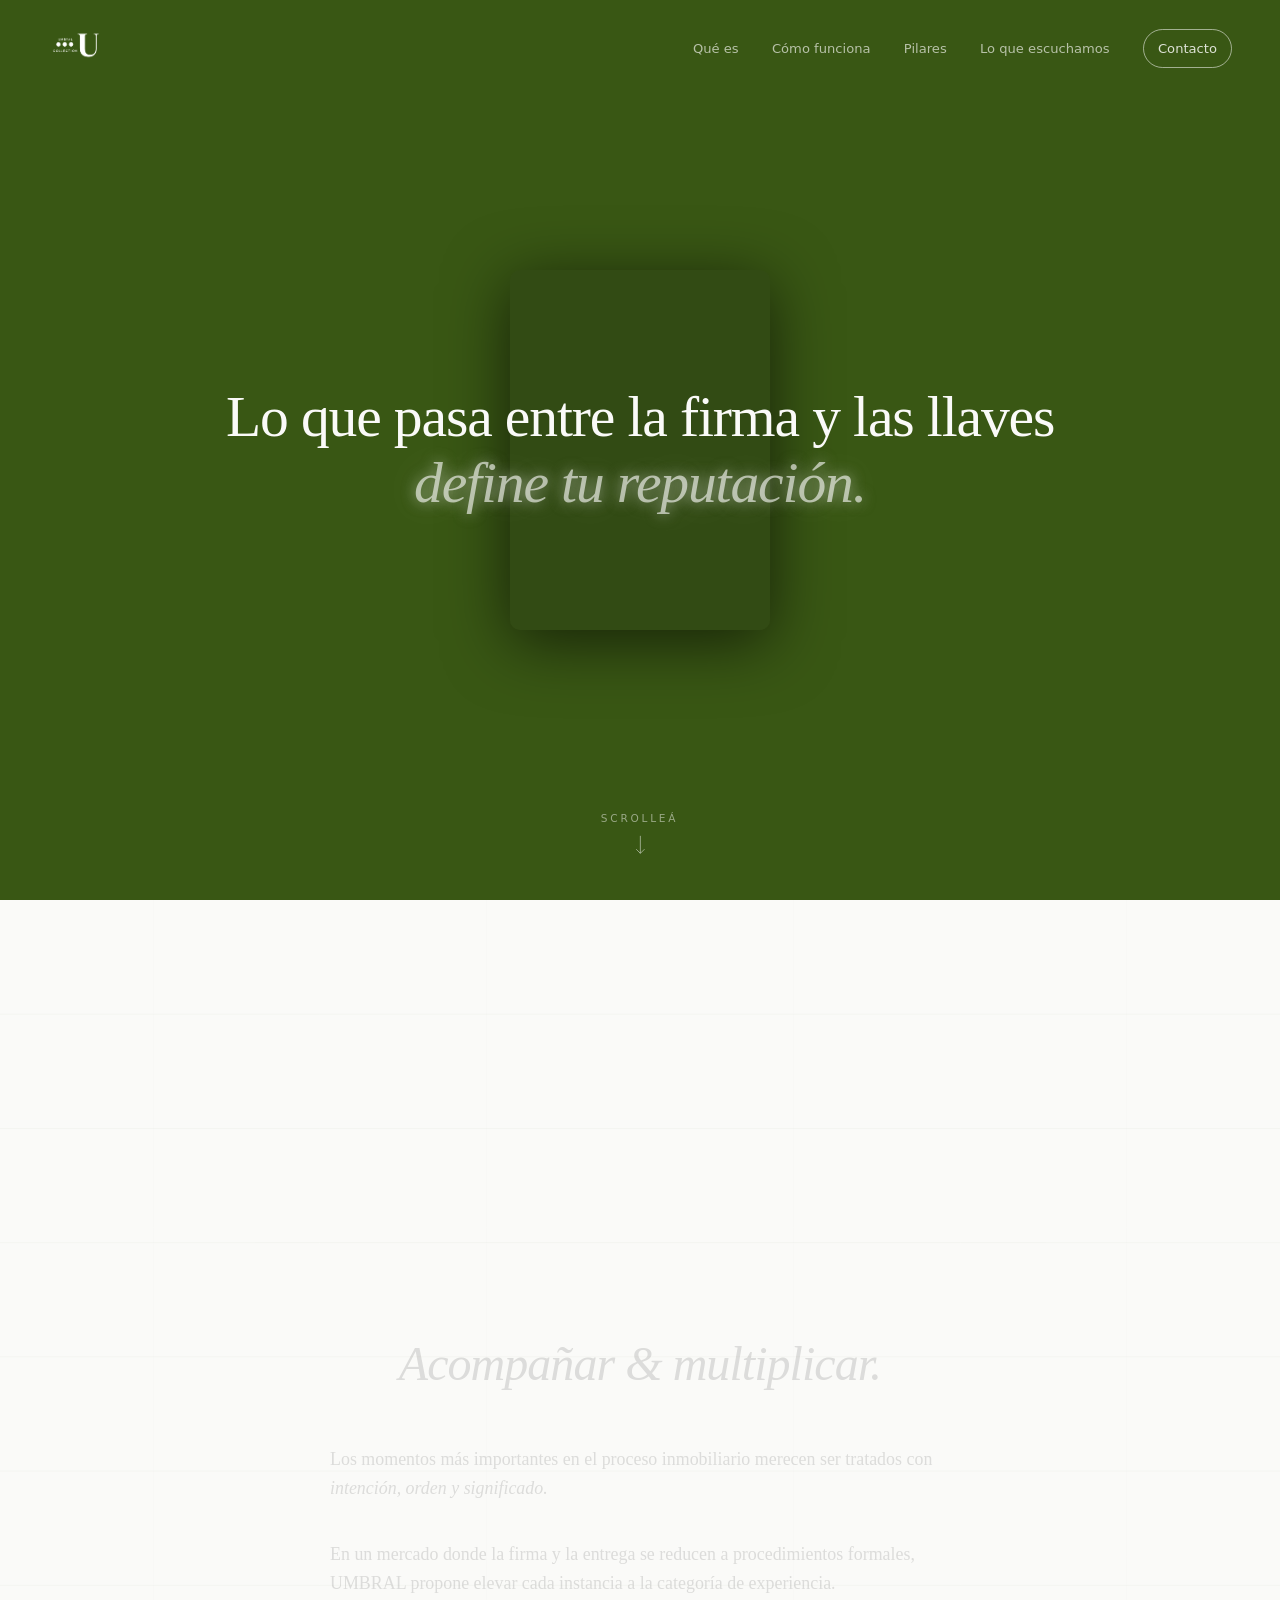
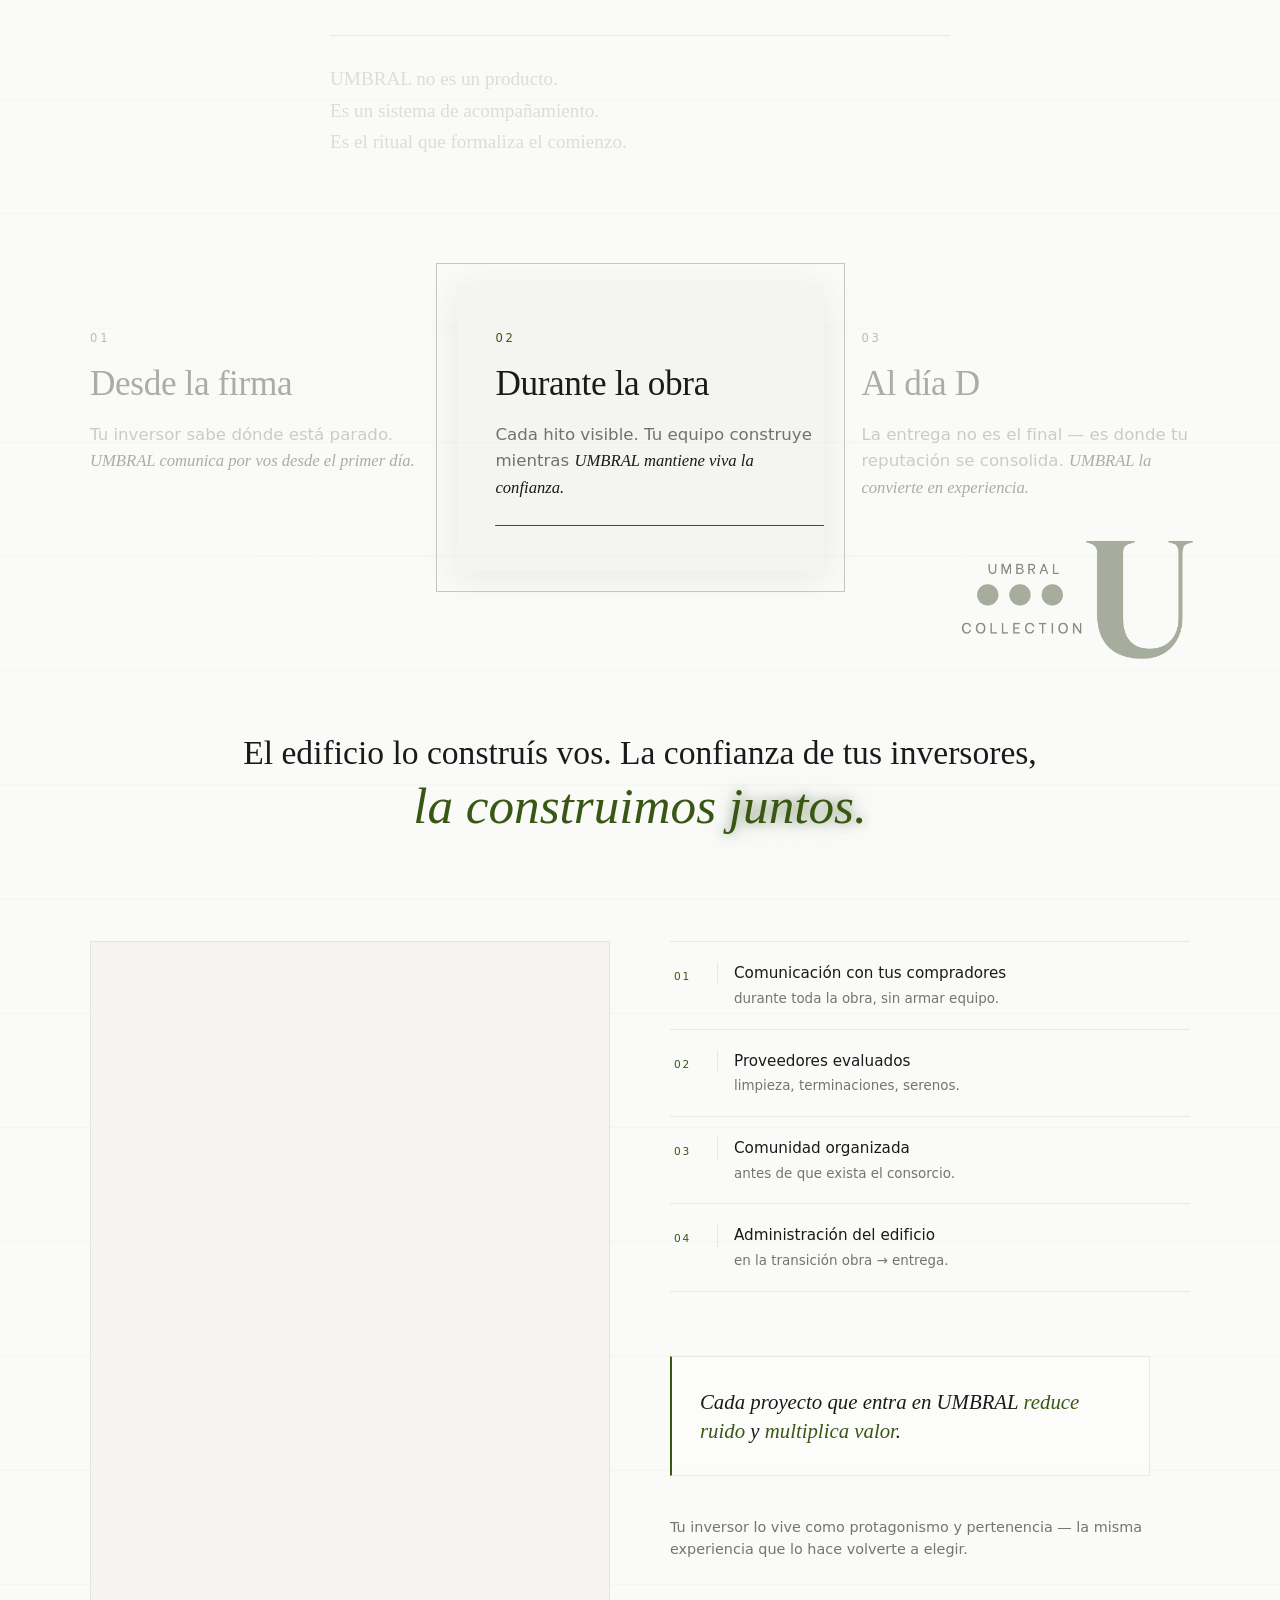
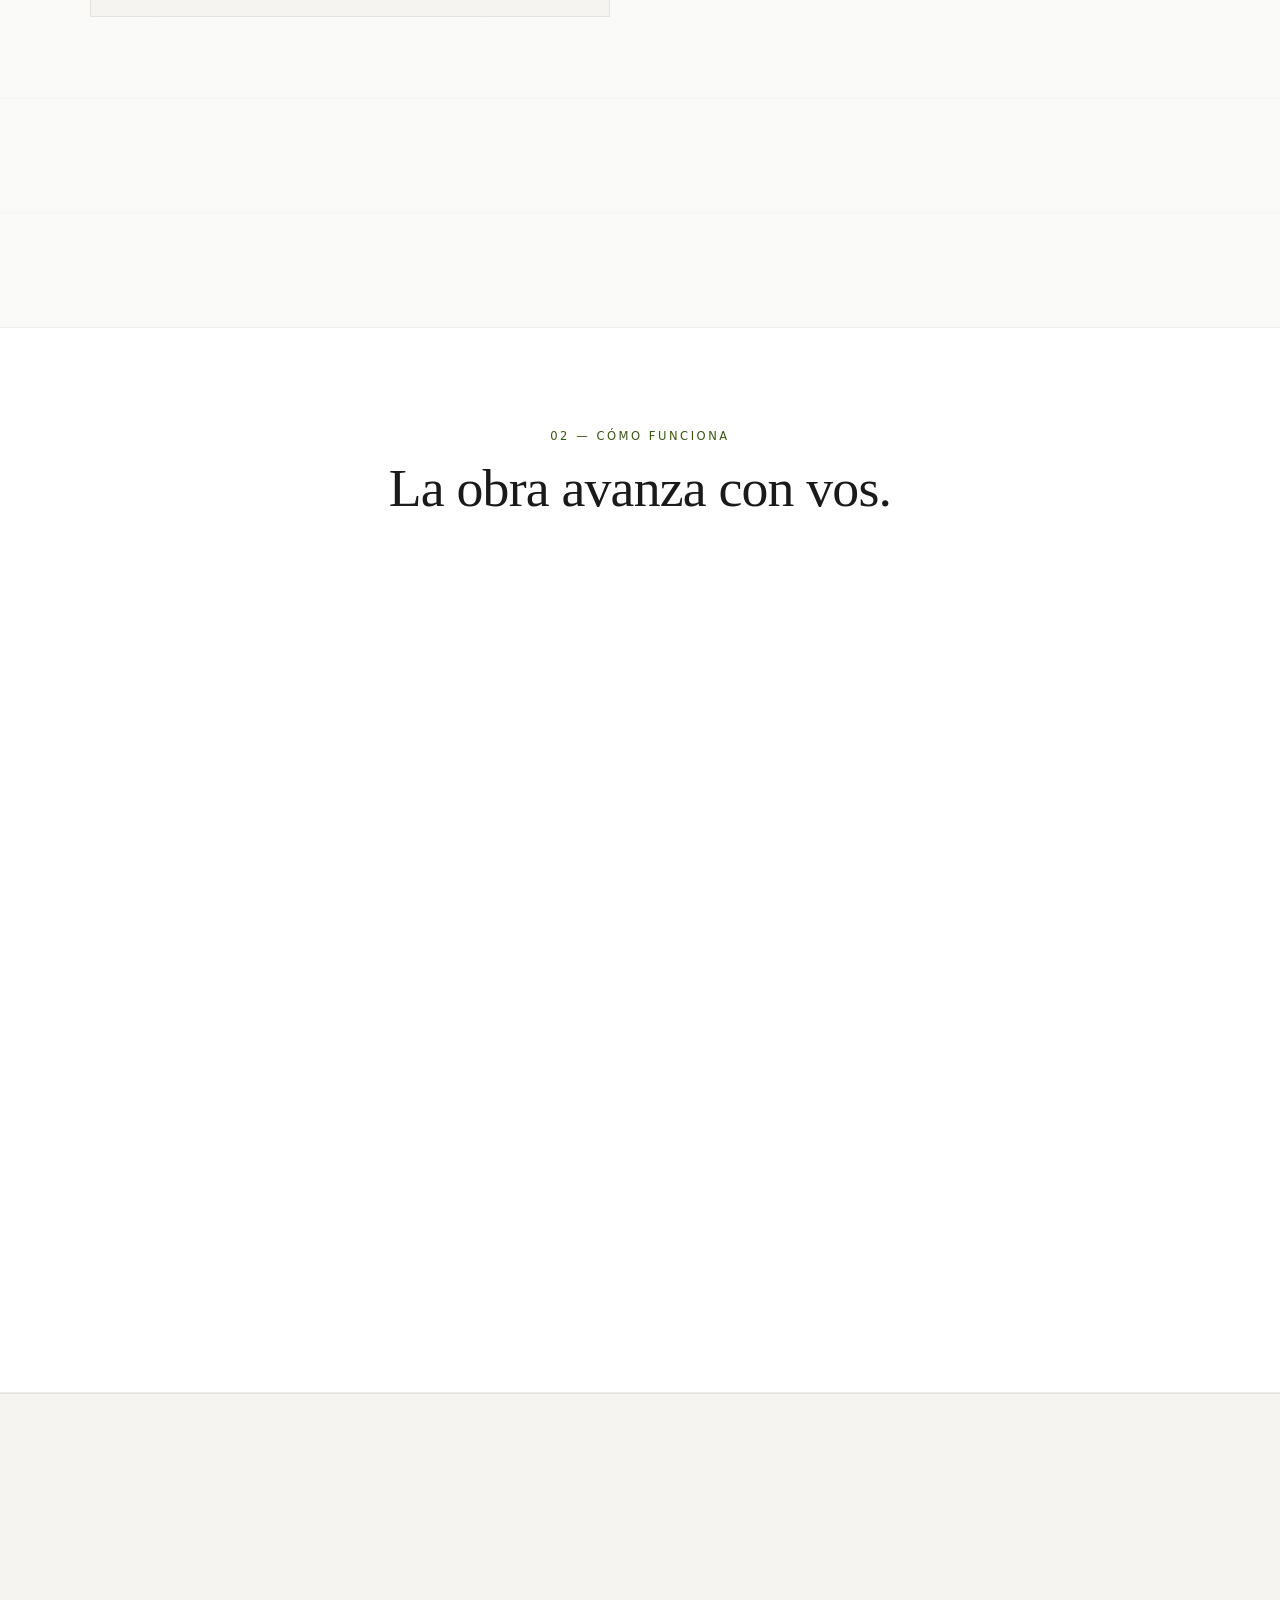
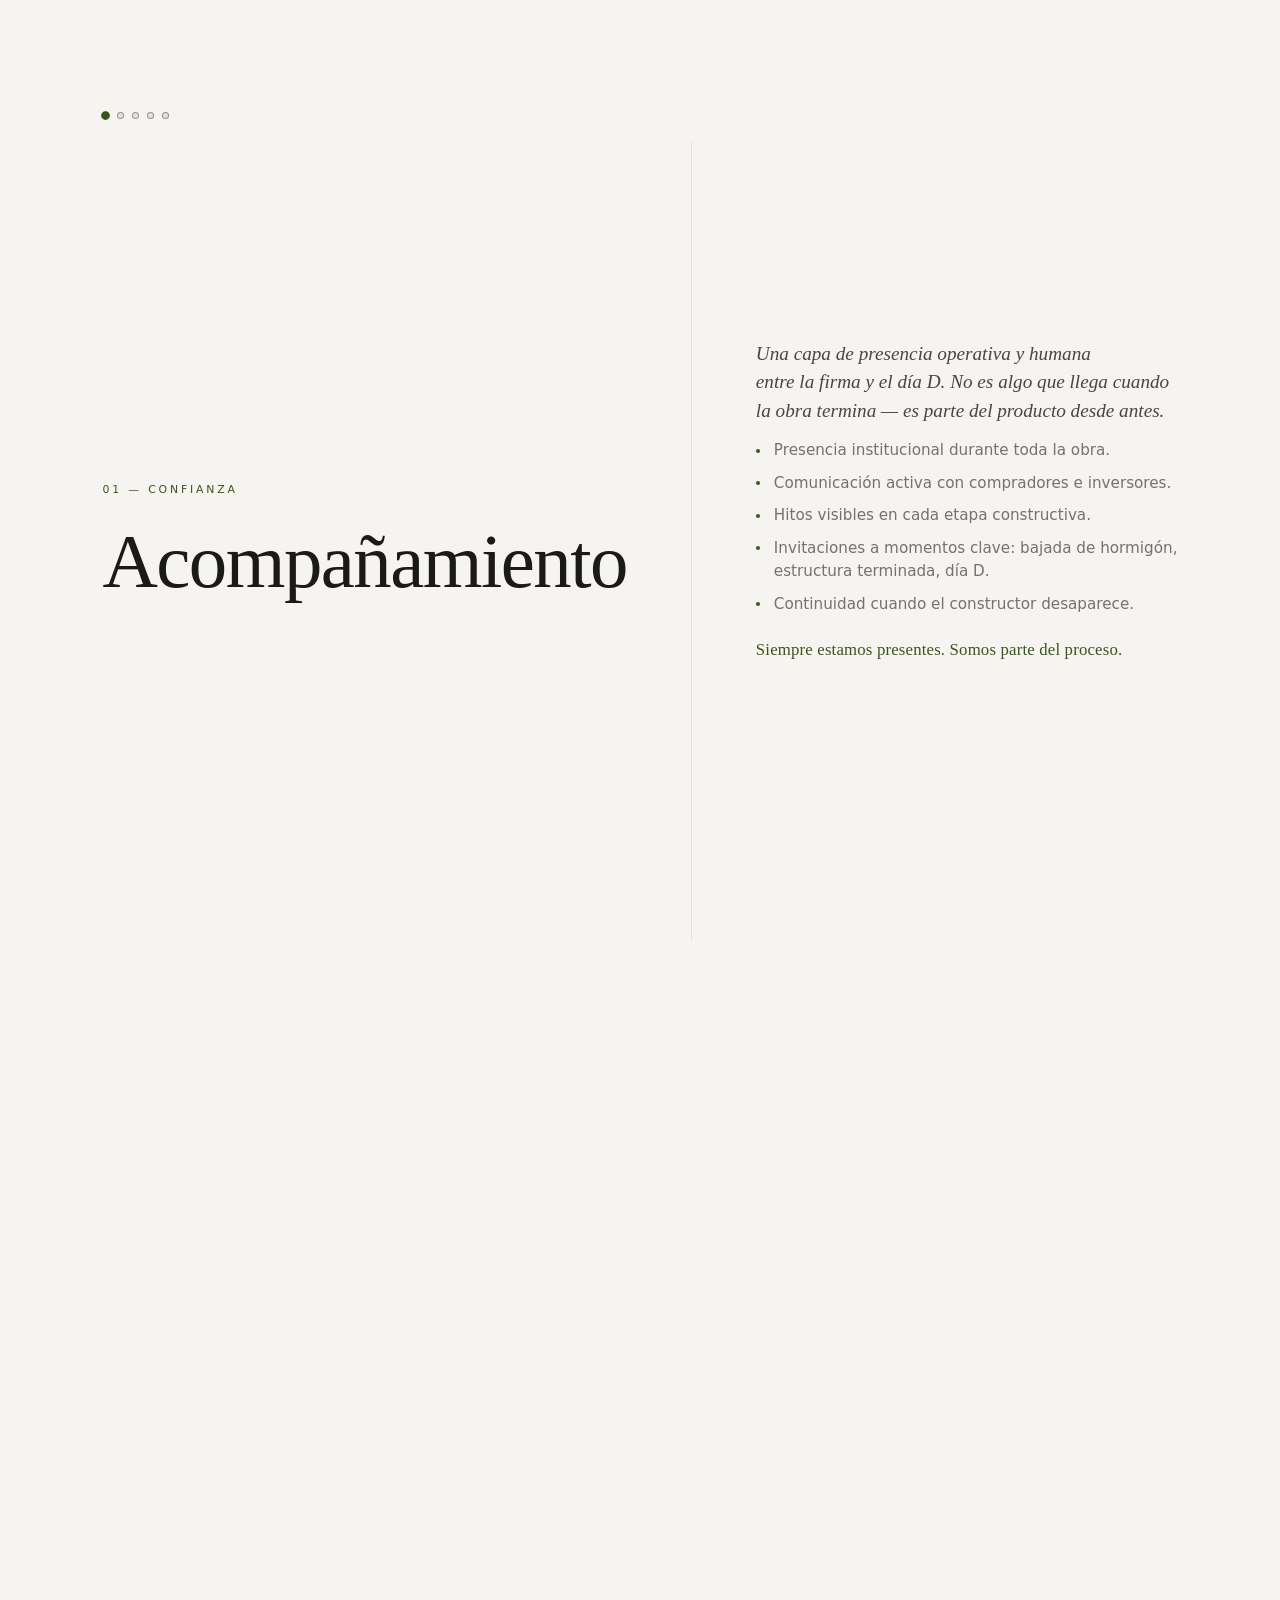
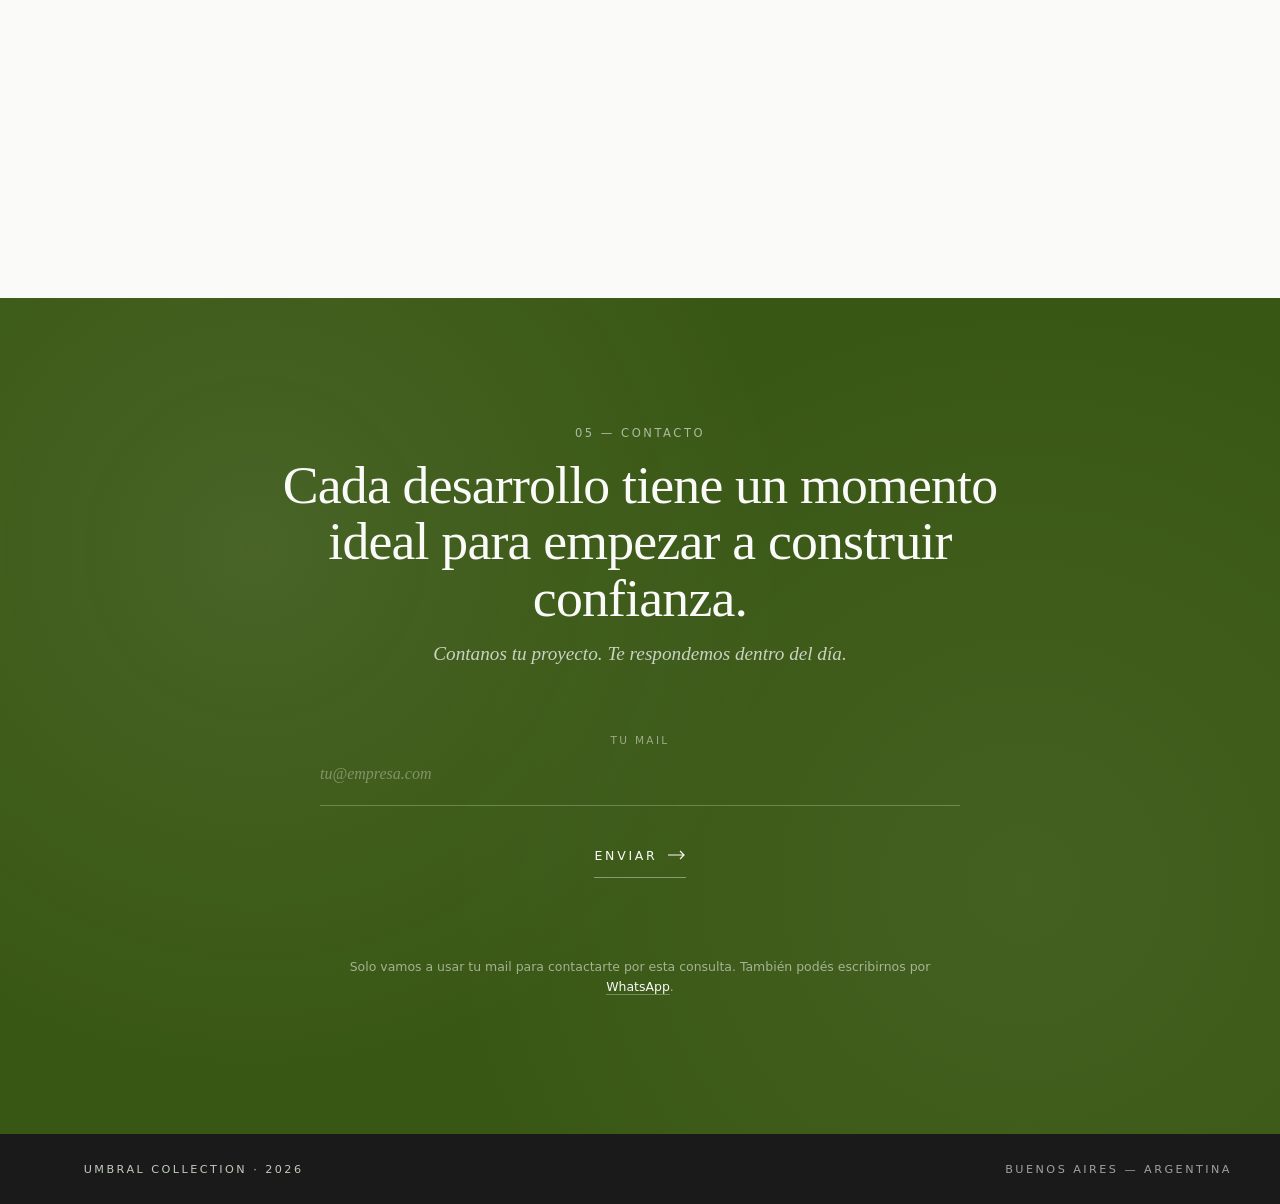
==== index.html @ 619b3ced "refactor: sección Etapas con barras de progreso y dots responsive - Agrega etapa-bar por paso para i" ====
<!doctype html>
<html lang="es">
<head>
  <meta charset="utf-8">
  <meta name="viewport" content="width=device-width, initial-scale=1, viewport-fit=cover">
  <meta name="color-scheme" content="light">
  <meta name="theme-color" content="#fafaf8">
  <meta name="description" content="UMBRAL Collection — Una nueva capa de valor para desarrolladores inmobiliarios.">

  <!-- CSP: landing estática, sin backend. Permite fonts de Google y self. -->
  <meta http-equiv="Content-Security-Policy"
        content="default-src 'self';
                 img-src 'self' data:;
                 style-src 'self' 'unsafe-inline' https://fonts.googleapis.com;
                 font-src https://fonts.gstatic.com;
                 script-src 'self';
                 media-src 'self';
                 connect-src 'self' https://formspree.io;
                 frame-ancestors 'none';
                 base-uri 'self';
                 form-action 'self' https://formspree.io;">
  <meta http-equiv="X-Content-Type-Options" content="nosniff">
  <meta name="referrer" content="strict-origin-when-cross-origin">

  <title>UMBRAL Collection — Una nueva capa de valor para desarrolladores</title>

  <link rel="preconnect" href="https://fonts.googleapis.com">
  <link rel="preconnect" href="https://fonts.gstatic.com" crossorigin>
  <link href="https://fonts.googleapis.com/css2?family=DM+Serif+Display:ital@0;1&family=Be+Vietnam+Pro:wght@300;400;500;600&family=Caveat:wght@400;500&display=swap" rel="stylesheet">
  <link rel="stylesheet" href="./styles.css">
  <link rel="icon" href="./assets/logo-mark.png" type="image/png">
</head>
<body>

<!-- ═══════════════════════════════════════════════════════════════
     LOADER
     ═══════════════════════════════════════════════════════════════ -->
<div id="loader" aria-hidden="true">
  <img class="loader-mark" src="./assets/logo-mark.png" alt="" width="96" height="88" decoding="async">
  <span class="loader-label">Preparando la obra</span>
</div>

<!-- ═══════════════════════════════════════════════════════════════
     NAV
     ═══════════════════════════════════════════════════════════════ -->
<header class="nav">
  <a class="nav-logo" href="#top" aria-label="UMBRAL Collection — inicio">
    <img src="./assets/logo-horizontal.png" alt="UMBRAL Collection" width="160" height="72" decoding="async">
  </a>
  <nav class="nav-links" aria-label="Principal">
    <a href="#que-es">Qué es</a>
    <a href="#como-funciona">Cómo funciona</a>
    <a href="#pilares">Pilares</a>
    <a href="#escuchamos">Lo que escuchamos</a>
    <a href="#contacto" class="nav-cta">Contacto</a>
  </nav>
</header>

<main id="top">

<!-- ═══════════════════════════════════════════════════════════════
     1. HERO — scroll expansion
     Video centrado que se expande al hacer scroll.
     El título se parte en dos y se aleja mientras el video crece.
     ═══════════════════════════════════════════════════════════════ -->
<section class="hero-expand" id="hero-expand" aria-label="Hero">

  <!-- Video que crece (size y position manejados por JS) -->
  <div class="hx-media" aria-hidden="true">
    <video class="hx-video" src="./assets/background_video.mp4"
           autoplay muted loop playsinline disablepictureinpicture></video>
    <div class="hx-video-overlay"></div>
  </div>

  <!-- Título en dos líneas que se separan horizontalmente -->
  <div class="hx-title">
    <h1 class="sr-only">Lo que pasa entre la firma y las llaves define tu reputación.</h1>
    <span class="hx-word-a" aria-hidden="true">Lo que pasa entre la firma y las llaves</span>
    <span class="hx-word-b" aria-hidden="true"><em>define tu reputación.</em></span>
  </div>

  <!-- Hint de scroll -->
  <p class="hx-hint" aria-hidden="true">
    <span>scrolleá</span>
    <svg width="10" height="20" viewBox="0 0 12 24" fill="none"><path d="M6 1 V22 M1 17 L6 22 L11 17" stroke="currentColor" stroke-width="1.2"/></svg>
  </p>

</section>

<!-- ═══════════════════════════════════════════════════════════════
     2. QUÉ ES UMBRAL
     Fusiona: Problema + Filosofía + Perfil (tab inversor condensado)
     ═══════════════════════════════════════════════════════════════ -->
<section class="problem" id="que-es" aria-label="Qué es UMBRAL">
  <canvas class="problem-canvas" aria-hidden="true"></canvas>
  <img class="problem-logo-bg" src="./assets/logo-horizontal.png" alt="" aria-hidden="true" decoding="async">

  <div class="problem-header">
    <span class="kicker reveal">01 — Qué es UMBRAL</span>
    <h2 class="problem-title reveal">
      UMBRAL Collection<br>
      nace de una <em>convicción.</em>
    </h2>
  </div>

  <div class="problem-rule reveal" aria-hidden="true"></div>

  <p class="problem-tagline">Acompañar &amp; multiplicar.</p>

  <div class="problem-body">
    <p>Los momentos más importantes en el proceso inmobiliario merecen ser tratados con <em class="glow-hover">intención, orden y significado.</em></p>
    <p>En un mercado donde la firma y la entrega se reducen a procedimientos formales, UMBRAL propone elevar cada instancia a la categoría de experiencia.</p>
    <p class="accent">UMBRAL no es un producto.<br>Es un <strong>sistema de acompañamiento.</strong><br>Es el ritual que formaliza el comienzo.</p>
  </div>

  <!-- Las tres etapas — scrollytelling en desktop, stack en mobile -->
  <div class="etapas" id="etapas">
    <div class="etapas-track">
      <ol class="etapas-scenes" role="list">
        <li class="etapa-scene is-active" data-scene="1">
          <span class="etapa-num">01</span>
          <h3 class="etapa-title">Desde la firma</h3>
          <p class="etapa-body">Tu inversor sabe dónde está parado. <em>UMBRAL comunica por vos desde el primer día.</em></p>
          <span class="etapa-bar" aria-hidden="true"></span>
        </li>
        <li class="etapa-scene" data-scene="2">
          <span class="etapa-num">02</span>
          <h3 class="etapa-title">Durante la obra</h3>
          <p class="etapa-body">Cada hito visible. Tu equipo construye mientras <em>UMBRAL mantiene viva la confianza.</em></p>
          <span class="etapa-bar" aria-hidden="true"></span>
        </li>
        <li class="etapa-scene" data-scene="3">
          <span class="etapa-num">03</span>
          <h3 class="etapa-title">Al día D</h3>
          <p class="etapa-body">La entrega no es el final — es donde tu reputación se consolida. <em>UMBRAL la convierte en experiencia.</em></p>
          <span class="etapa-bar" aria-hidden="true"></span>
        </li>
      </ol>

      <!-- Indicador de progreso — dots en mobile, oculto en desktop -->
      <nav class="etapas-progress" aria-label="Etapas de acompañamiento">
        <ol class="etapas-dots">
          <li class="etapas-dot is-active" data-step="1"><span>01</span></li>
          <li class="etapas-dot" data-step="2"><span>02</span></li>
          <li class="etapas-dot" data-step="3"><span>03</span></li>
        </ol>
        <span class="etapas-progress-track" aria-hidden="true">
          <span class="etapas-progress-fill"></span>
        </span>
      </nav>
    </div>
  </div>

  <!-- Para tu desarrolladora -->
  <div class="perfil-grid">
    <p class="perfil-hook">El edificio lo construís vos. La confianza de tus inversores,<br><em class="perfil-hook-payoff">la construimos <span class="juntos-word">juntos.</span></em></p>
    <div class="perfil-visual perfil-visual--foto" aria-hidden="true">
      <img src="./assets/edificio_paso3.jpg" alt="" decoding="async" loading="lazy">
    </div>
    <div class="perfil-content">
      <ul class="perfil-list" role="list">
        <li>
          <span class="perfil-list-num">01</span>
          <p class="perfil-list-text"><strong>Comunicación con tus compradores</strong><span class="perfil-list-sub">durante toda la obra, sin armar equipo.</span></p>
        </li>
        <li>
          <span class="perfil-list-num">02</span>
          <p class="perfil-list-text"><strong>Proveedores evaluados</strong><span class="perfil-list-sub">limpieza, terminaciones, serenos.</span></p>
        </li>
        <li>
          <span class="perfil-list-num">03</span>
          <p class="perfil-list-text"><strong>Comunidad organizada</strong><span class="perfil-list-sub">antes de que exista el consorcio.</span></p>
        </li>
        <li>
          <span class="perfil-list-num">04</span>
          <p class="perfil-list-text"><strong>Administración del edificio</strong><span class="perfil-list-sub">en la transición obra → entrega.</span></p>
        </li>
      </ul>
      <p class="perfil-close">Cada proyecto que entra en UMBRAL <em>reduce ruido</em> y <em>multiplica valor</em>.</p>
      <p class="perfil-inv-note">Tu inversor lo vive como protagonismo y pertenencia — la misma experiencia que lo hace volverte a elegir.</p>
    </div>
  </div>

  <!-- CTA 2: WhatsApp -->
  <div class="section-cta reveal">
    <a class="cta-link" href="#contacto">
      ¿Querés saber cómo UMBRAL se aplica en tu próximo proyecto? Escribinos.
      <svg width="28" height="10" viewBox="0 0 28 10" aria-hidden="true"><path d="M0 5 h26 M22 1 L26 5 L22 9" fill="none" stroke="currentColor" stroke-width="1.2"/></svg>
    </a>
    <p class="perfil-scroll-hint" aria-hidden="true">
      <span>seguí leyendo</span>
    <svg width="10" height="20" viewBox="0 0 12 24" fill="none"><path d="M6 1 V22 M1 17 L6 22 L11 17" stroke="currentColor" stroke-width="1.2"/></svg>
    </p>
  </div>
</section>

<!-- ═══════════════════════════════════════════════════════════════
     3. CÓMO FUNCIONA — cards reveal al entrar en viewport
     ═══════════════════════════════════════════════════════════════ -->
<section class="obra obra--static" id="como-funciona" aria-label="Cómo funciona UMBRAL">

  <div class="obra-intro">
    <span class="kicker">02 — Cómo funciona</span>
    <h2 class="display-md">La obra avanza con vos.</h2>
  </div>

  <ol class="stack-cards">
    <li class="scard">
      <span class="scard-label">inicio</span>
      <p>Sabés desde el primer día en qué etapa está tu inversión.</p>
    </li>
    <li class="scard">
      <span class="scard-label">avance</span>
      <p>Te notificamos cada avance. Sin que tengas que preguntar.</p>
    </li>
    <li class="scard">
      <span class="scard-label">presencia</span>
      <p>Un equipo presente donde vos no podés estar.</p>
    </li>
    <li class="scard">
      <span class="scard-label">registro</span>
      <p>Tus metros avanzan. Cada etapa se comunica, se registra y se comparte.</p>
    </li>
    <li class="scard scard--final">
      <span class="scard-label">reputación</span>
      <p>UMBRAL estuvo ahí desde el principio. Tu reputación, también.</p>
    </li>
  </ol>

  <div class="obra-pad">
    <div class="mini-form-wrap reveal">
      <p class="mini-form-label">Dejá tu mail. Te contamos cómo entra tu proyecto.</p>
      <form class="mini-form" id="mini-form" novalidate autocomplete="on">
        <input type="text" name="_gotcha" tabindex="-1" autocomplete="off" aria-hidden="true" style="display:none">
        <div class="form-field">
          <label for="mini-email" class="sr-only">Tu mail</label>
          <input id="mini-email" name="email" type="email" inputmode="email" autocomplete="email" required maxlength="254" spellcheck="false" placeholder="tu@empresa.com" aria-describedby="mini-form-error">
        </div>
        <button type="submit" class="mini-form-submit"><span>Quiero saber más →</span></button>
        <p class="field-error" id="mini-form-error" role="alert" aria-live="polite"></p>
      </form>
    </div>
  </div>

</section>

<!-- ═══════════════════════════════════════════════════════════════
     4. LOS 5 PILARES — scroll storytelling
     Desktop: sticky panel, crossfade entre slides
     Mobile:  cards apiladas, reveal al entrar
     ═══════════════════════════════════════════════════════════════ -->
<section class="pilares" id="pilares" aria-label="Los 5 pilares">
  <header class="pilares-head reveal">
    <span class="kicker">03 — El ecosistema</span>
    <h2 class="display-md">Cinco pilares.<br><em>Una misma presencia.</em></h2>
  </header>

  <!-- Scroll space: crea la altura para el sticky en desktop -->
  <div class="pilares-scroll-wrap">
    <div class="pilares-stage">

      <!-- Dots de progreso -->
      <div class="pilares-dots" aria-hidden="true">
        <span class="pilares-dot is-active"></span>
        <span class="pilares-dot"></span>
        <span class="pilares-dot"></span>
        <span class="pilares-dot"></span>
        <span class="pilares-dot"></span>
      </div>

      <ol class="pilares-slides">

        <li class="pilar-slide is-active reveal">
          <div class="pilar-slide-meta">
            <span class="pilar-slide-num">01 — Confianza</span>
            <h3 class="pilar-slide-title">Acompañamiento</h3>
          </div>
          <div class="pilar-slide-body">
            <p class="pilar-slide-lead">Una capa de presencia operativa y humana  <br> entre la firma y el día D. No es algo que llega cuando la obra termina — es parte del producto desde antes.</p>
            <ul class="pilar-slide-list">
              <li>Presencia institucional durante toda la obra.</li>
              <li>Comunicación activa con compradores e inversores.</li>
              <li>Hitos visibles en cada etapa constructiva.</li>
              <li>Invitaciones a momentos clave: bajada de hormigón, estructura terminada, día D.</li>
              <li>Continuidad cuando el constructor desaparece.</li>
            </ul>
            <p class="pilar-slide-foot">Siempre estamos presentes. Somos parte del proceso.</p>
          </div>
        </li>

        <li class="pilar-slide reveal">
          <div class="pilar-slide-meta">
            <span class="pilar-slide-num">02 — Continuidad · Experiencia</span>
            <h3 class="pilar-slide-title">Umbral Conecta</h3>
          </div>
          <div class="pilar-slide-body">
            <p class="pilar-slide-lead">La comunidad de un proyecto no es solo vecinal: es comercial. Quienes compraron en el mismo desarrollo se conectan entre sí.</p>
            <ul class="pilar-slide-list">
              <li>Alcance por proyecto: la red de Cabildo 3000 vive dentro de Cabildo 3000.</li>
              <li>Cada propietario puede listar su oficio o servicio.</li>
              <li>El contador, la diseñadora, el dueño del local en PB — visibles para los demás.</li>
              <li>Negocios entre quienes ya comparten patrimonio en el mismo edificio.</li>
              <li>Una capa de pertenencia que excede el m² comprado.</li>
            </ul>
            <p class="pilar-slide-foot">El edificio también se vuelve red.</p>
          </div>
        </li>

        <li class="pilar-slide reveal">
          <div class="pilar-slide-meta">
            <span class="pilar-slide-num">03 — Inteligencia</span>
            <h3 class="pilar-slide-title">Beneficios</h3>
          </div>
          <div class="pilar-slide-body">
            <p class="pilar-slide-lead">Dos lecturas en el mismo pilar — compradores y desarrolladoras acceden a cosas distintas, ambas exclusivas por estar dentro del sistema.</p>
            <div class="pilar-slide-cols">
              <div>
                <span class="pilar-slide-subtitle">Para compradores e inversores</span>
                <ul class="pilar-slide-list">
                  <li>Alianzas con comercios y servicios cercanos.</li>
                  <li>Acuerdos exclusivos por zonificación.</li>
                  <li>UMBRAL Beneficios activo desde la firma.</li>
                  <li>Se renuevan con la trayectoria.</li>
                </ul>
              </div>
              <div>
                <span class="pilar-slide-subtitle">Para desarrolladoras</span>
                <ul class="pilar-slide-list">
                  <li>Limpieza final de obra — lo que el constructor deja abierto.</li>
                  <li>Serenos de obra dentro del sistema.</li>
                  <li>Empresa de terminación post-constructora.</li>
                  <li>Administración interina hasta el consorcio.</li>
                </ul>
              </div>
            </div>
            <p class="pilar-slide-foot">Lo que cierra la obra. Lo que ordena la entrega.</p>
          </div>
        </li>

        <li class="pilar-slide reveal">
          <div class="pilar-slide-meta">
            <span class="pilar-slide-num">04 — Visión</span>
            <h3 class="pilar-slide-title">Cartilla Umbral</h3>
          </div>
          <div class="pilar-slide-body">
            <p class="pilar-slide-lead">Una red de oficios y profesionales seleccionados con criterio de calidad y sustentabilidad — los que vas a necesitar el día que entrás.</p>
            <ul class="pilar-slide-list">
              <li>Pintores con opciones de paleta y trayectoria.</li>
              <li>Plomeros y electricistas calificados.</li>
              <li>Servicio llave en mano para terminaciones y reformas chicas.</li>
              <li>Asesores inmobiliarios para quienes quieran vender.</li>
              <li>Seguros de hogar adaptados al edificio.</li>
              <li>Servicios de mudanza con experiencia en altura.</li>
            </ul>
            <p class="pilar-slide-foot">Los mejores profesionales, alcanzables y confiables.</p>
          </div>
        </li>

        <li class="pilar-slide pilar-slide--banca reveal">
          <div class="pilar-slide-meta">
            <span class="pilar-slide-num">05 — Crecimiento · Recurrencia</span>
            <h3 class="pilar-slide-title">Banca Umbral</h3>
          </div>
          <div class="pilar-slide-body">
            <p class="pilar-slide-lead">Una capa exclusiva, financiera, reservada. El acceso se mide por patrimonio en m², no por capital declarado.</p>
            <ul class="pilar-slide-list">
              <li>Acceso por patrimonio en m², no por capital declarado.</li>
              <li>Gestión privada y presencia institucional.</li>
              <li>Reconocimiento a quienes ya construyeron trayectoria.</li>
              <li>Una banca que filtra antes de invitar.</li>
            </ul>
            <a class="pilar-slide-cta" href="https://wa.me/5491127601055?text=Hola%2C%20vengo%20de%20la%20web%20de%20UMBRAL" target="_blank" rel="noopener noreferrer">
              Solicitar evaluación de ingreso
              <svg width="22" height="10" viewBox="0 0 28 10" aria-hidden="true"><path d="M0 5 h26 M22 1 L26 5 L22 9" fill="none" stroke="currentColor" stroke-width="1.2"/></svg>
            </a>
            <p class="pilar-slide-foot pilar-slide-foot--script">No se solicita pertenecer. Se califica.</p>
          </div>
        </li>

      </ol>
    </div>
  </div>
</section>

<!-- ═══════════════════════════════════════════════════════════════
     5. LO QUE ESCUCHAMOS
     Cuatro objeciones documentadas del desa + CTA lista de espera
     ═══════════════════════════════════════════════════════════════ -->
<section class="escuchamos" id="escuchamos" aria-label="Lo que escuchamos">
  <header class="escuchamos-head">
    <span class="kicker reveal">04 — Lo que escuchamos</span>
    <h2 class="display-md reveal">Lo que<br><em>escuchamos.</em></h2>
    <p class="escuchamos-intro reveal">Estas son las cuatro razones por las que un desarrollador todavía no sumó UMBRAL a su proyecto.</p>
  </header>

  <ol class="objeciones">

    <li class="objecion reveal">
      <span class="objecion-num">01</span>
      <div class="objecion-body">
        <button class="objecion-trigger" aria-expanded="false">
          <span class="objecion-q">"En este mercado no le puedo agregar más $ al m²."</span>
          <span class="objecion-icon" aria-hidden="true">
            <svg width="14" height="14" viewBox="0 0 14 14" fill="none">
              <path class="icon-h" d="M1 7h12" stroke="currentColor" stroke-width="1.4" stroke-linecap="round"/>
              <path class="icon-v" d="M7 1v12" stroke="currentColor" stroke-width="1.4" stroke-linecap="round"/>
            </svg>
          </span>
        </button>
        <div class="objecion-panel" role="region">
          <div class="objecion-panel-inner">
            <p class="objecion-a">UMBRAL no sube el costo del m² — suma valor a tu imagen. El inversor no paga más por estar adentro. Vos tampoco.</p>
          </div>
        </div>
      </div>
    </li>

    <li class="objecion reveal">
      <span class="objecion-num">02</span>
      <div class="objecion-body">
        <button class="objecion-trigger" aria-expanded="false">
          <span class="objecion-q">"Comunicamos vía mail."</span>
          <span class="objecion-icon" aria-hidden="true">
            <svg width="14" height="14" viewBox="0 0 14 14" fill="none">
              <path class="icon-h" d="M1 7h12" stroke="currentColor" stroke-width="1.4" stroke-linecap="round"/>
              <path class="icon-v" d="M7 1v12" stroke="currentColor" stroke-width="1.4" stroke-linecap="round"/>
            </svg>
          </span>
        </button>
        <div class="objecion-panel" role="region">
          <div class="objecion-panel-inner">
            <p class="objecion-a">UMBRAL no reemplaza tu canal — lo organiza. La diferencia no es el medio: es que alguien está presente antes de que el inversor necesite preguntar.</p>
          </div>
        </div>
      </div>
    </li>

    <li class="objecion reveal">
      <span class="objecion-num">03</span>
      <div class="objecion-body">
        <button class="objecion-trigger" aria-expanded="false">
          <span class="objecion-q">"Para eso tenemos un grupo de WhatsApp."</span>
          <span class="objecion-icon" aria-hidden="true">
            <svg width="14" height="14" viewBox="0 0 14 14" fill="none">
              <path class="icon-h" d="M1 7h12" stroke="currentColor" stroke-width="1.4" stroke-linecap="round"/>
              <path class="icon-v" d="M7 1v12" stroke="currentColor" stroke-width="1.4" stroke-linecap="round"/>
            </svg>
          </span>
        </button>
        <div class="objecion-panel" role="region">
          <div class="objecion-panel-inner">
            <p class="objecion-a">Un grupo de WhatsApp es reactivo. UMBRAL construye relación. La diferencia se mide en el próximo proyecto — en quién vuelve y quién refiere.</p>
          </div>
        </div>
      </div>
    </li>

    <li class="objecion reveal">
      <span class="objecion-num">04</span>
      <div class="objecion-body">
        <button class="objecion-trigger" aria-expanded="false">
          <span class="objecion-q">"Lo hacemos internamente."</span>
          <span class="objecion-icon" aria-hidden="true">
            <svg width="14" height="14" viewBox="0 0 14 14" fill="none">
              <path class="icon-h" d="M1 7h12" stroke="currentColor" stroke-width="1.4" stroke-linecap="round"/>
              <path class="icon-v" d="M7 1v12" stroke="currentColor" stroke-width="1.4" stroke-linecap="round"/>
            </svg>
          </span>
        </button>
        <div class="objecion-panel" role="region">
          <div class="objecion-panel-inner">
            <p class="objecion-a">Bien. Pero el que lo hace internamente está atendiendo obra al mismo tiempo. UMBRAL es presencia constante sin distraerte de lo que sabés hacer.</p>
          </div>
        </div>
      </div>
    </li>

  </ol>

  <!-- CTA 5: lista de espera -->
  <div class="escuchamos-cta reveal">
    <h3 class="display-sm">¿Cómo se ve tu proyecto dentro de UMBRAL?</h3>
    <p>Sumate a la lista de espera. Te mostramos cómo UMBRAL se aplica al tuyo.</p>
    <a class="cta-link" href="#contacto">
      Quiero sumarme
      <svg width="28" height="10" viewBox="0 0 28 10" aria-hidden="true"><path d="M0 5 h26 M22 1 L26 5 L22 9" fill="none" stroke="currentColor" stroke-width="1.2"/></svg>
    </a>
  </div>
</section>

<!-- ═══════════════════════════════════════════════════════════════
     6. CONTACTO
     Form solo email — sin "Hablemos." — sin link a términos inexistentes
     ═══════════════════════════════════════════════════════════════ -->
<section class="contacto" id="contacto" aria-label="Contacto">
  <div class="contacto-inner">
    <span class="kicker light">05 — Contacto</span>
    <h2 class="display-md">Cada desarrollo tiene un momento ideal para empezar a construir confianza.</h2>
    <p class="contacto-sub">Contanos tu proyecto. Te respondemos dentro del día.</p>

    <form class="contacto-form" id="contacto-form" novalidate autocomplete="on">
      <input type="text" name="_gotcha" tabindex="-1" autocomplete="off" aria-hidden="true" style="display:none">
      <div class="form-grid">
        <div class="form-field">
          <label for="email">Tu mail</label>
          <input id="email" name="email" type="email" inputmode="email" autocomplete="email" required maxlength="254" spellcheck="false" placeholder="tu@empresa.com" aria-describedby="form-error">
        </div>
      </div>
      <button type="submit" class="contacto-submit" id="contacto-submit">
        <span>Enviar</span>
        <svg width="18" height="10" viewBox="0 0 18 10" aria-hidden="true"><path d="M0 5 h16 M12 1 L16 5 L12 9" fill="none" stroke="currentColor" stroke-width="1.2"/></svg>
      </button>
      <p class="field-error" id="form-error" role="alert" aria-live="polite"></p>
      <p class="field-ok" id="email-ok" aria-live="polite"></p>
      <p class="contacto-fine">
        Solo vamos a usar tu mail para contactarte por esta consulta.
        También podés escribirnos por <a href="https://wa.me/5491127601055?text=Hola%2C%20vengo%20de%20la%20web%20de%20UMBRAL" target="_blank" rel="noopener noreferrer">WhatsApp</a>.
      </p>
    </form>
  </div>
</section>

<!-- FAB mobile: WhatsApp (CTA 6) — WS3: mostrar solo en mobile via CSS -->
<a class="fab-whatsapp" href="https://wa.me/5491127601055?text=Hola%2C%20vengo%20de%20la%20web%20de%20UMBRAL" target="_blank" rel="noopener noreferrer" aria-label="Escribinos por WhatsApp">
  <svg width="24" height="24" viewBox="0 0 24 24" fill="currentColor" aria-hidden="true"><path d="M17.472 14.382c-.297-.149-1.758-.867-2.03-.967-.273-.099-.471-.148-.67.15-.197.297-.767.966-.94 1.164-.173.199-.347.223-.644.075-.297-.15-1.255-.463-2.39-1.475-.883-.788-1.48-1.761-1.653-2.059-.173-.297-.018-.458.13-.606.134-.133.298-.347.446-.52.149-.174.198-.298.298-.497.099-.198.05-.371-.025-.52-.075-.149-.669-1.612-.916-2.207-.242-.579-.487-.5-.669-.51-.173-.008-.371-.01-.57-.01-.198 0-.52.074-.792.372-.272.297-1.04 1.016-1.04 2.479 0 1.462 1.065 2.875 1.213 3.074.149.198 2.096 3.2 5.077 4.487.709.306 1.262.489 1.694.625.712.227 1.36.195 1.871.118.571-.085 1.758-.719 2.006-1.413.248-.694.248-1.289.173-1.413-.074-.124-.272-.198-.57-.347m-5.421 7.403h-.004a9.87 9.87 0 01-5.031-1.378l-.361-.214-3.741.982.998-3.648-.235-.374a9.86 9.86 0 01-1.51-5.26c.001-5.45 4.436-9.884 9.888-9.884 2.64 0 5.122 1.03 6.988 2.898a9.825 9.825 0 012.893 6.994c-.003 5.45-4.437 9.884-9.885 9.884m8.413-18.297A11.815 11.815 0 0012.05 0C5.495 0 .16 5.335.157 11.892c0 2.096.547 4.142 1.588 5.945L.057 24l6.305-1.654a11.882 11.882 0 005.683 1.448h.005c6.554 0 11.89-5.335 11.893-11.893a11.821 11.821 0 00-3.48-8.413z"/></svg>
  <span>Escribinos</span>
</a>

</main>

<footer class="foot">
  <div>
    <img src="./assets/logo-mark-white.png" alt="" width="28" height="26" decoding="async" loading="lazy">
    <span>UMBRAL Collection · 2026</span>
  </div>
  <span>Buenos Aires — Argentina</span>
</footer>

<!-- ═══════════════════════════════════════════════════════════
     11. MOBILE DOCK — navegación inferior, solo mobile
     ═══════════════════════════════════════════════════════════ -->
<nav class="mobile-dock" id="mobile-dock" aria-label="Navegación mobile">
  <div class="dock-inner">

    <a href="#top" class="dock-item is-active" data-dock-section="top" aria-label="Inicio">
      <svg viewBox="0 0 24 24" aria-hidden="true"><path d="M3 9l9-7 9 7v11a2 2 0 0 1-2 2H5a2 2 0 0 1-2-2z"/><polyline points="9 22 9 12 15 12 15 22"/></svg>
      <span>Inicio</span>
    </a>

    <a href="#que-es" class="dock-item" data-dock-section="que-es" aria-label="Qué es UMBRAL">
      <svg viewBox="0 0 24 24" aria-hidden="true"><circle cx="12" cy="12" r="10"/><line x1="12" y1="16" x2="12" y2="12"/><line x1="12" y1="8" x2="12.01" y2="8"/></svg>
      <span>Qué es</span>
    </a>

    <a href="#como-funciona" class="dock-item" data-dock-section="como-funciona" aria-label="Cómo funciona">
      <svg viewBox="0 0 24 24" aria-hidden="true"><path d="M6 22V4a2 2 0 0 1 2-2h8a2 2 0 0 1 2 2v18Z"/><path d="M6 12H4a2 2 0 0 0-2 2v6a2 2 0 0 0 2 2h2"/><path d="M18 9h2a2 2 0 0 1 2 2v9a2 2 0 0 1-2 2h-2"/><path d="M10 6h4"/><path d="M10 10h4"/><path d="M10 14h4"/></svg>
      <span>Obra</span>
    </a>

    <a href="#pilares" class="dock-item" data-dock-section="pilares" aria-label="Los 5 pilares">
      <svg viewBox="0 0 24 24" aria-hidden="true"><path d="m12.83 2.18a2 2 0 0 0-1.66 0L2.6 6.08a1 1 0 0 0 0 1.83l8.58 3.91a2 2 0 0 0 1.66 0l8.58-3.9a1 1 0 0 0 0-1.83Z"/><path d="m22 17.65-9.17 4.16a2 2 0 0 1-1.66 0L2 17.65"/><path d="m22 12.65-9.17 4.16a2 2 0 0 1-1.66 0L2 12.65"/></svg>
      <span>Pilares</span>
    </a>

    <a href="#contacto" class="dock-item" data-dock-section="contacto" aria-label="Ir a Contacto">
      <svg viewBox="0 0 24 24" aria-hidden="true"><rect width="20" height="16" x="2" y="4" rx="2"/><path d="m22 7-8.97 5.7a1.94 1.94 0 0 1-2.06 0L2 7"/></svg>
      <span>Contacto</span>
    </a>

  </div>
</nav>

<script src="./main.js"></script>
</body>
</html>
---- styles.css ----
/* ═══════════════════════════════════════════════════════════════
   UMBRAL COLLECTION — landing styles (mobile-first)
   Paleta:  #395714 (verde) · #fafaf8 (offwhite) · #1a1a1a (texto)
   Tipos:   DM Serif Display · Be Vietnam Pro · Caveat
   Estructura: 6 secciones — Hero · Qué es UMBRAL · Cómo funciona ·
               Pilares · Lo que escuchamos · Contacto
   Mobile-first; desktop como progressive enhancement vía @media (min-width: 768px)
   ═══════════════════════════════════════════════════════════════ */

:root {
  --green: #395714;
  --green-80: #607d4e;
  --green-40: #bfcabb;
  --green-10: #eef1e8;
  --offwhite: #fafaf8;
  --cream: #f5f4f0;
  --ink: #1a1a1a;
  --ink-80: rgba(26, 26, 26, 0.8);
  --ink-60: rgba(26, 26, 26, 0.6);
  --ink-40: rgba(26, 26, 26, 0.4);
  --ink-10: rgba(26, 26, 26, 0.08);
  --serif: 'DM Serif Display', Georgia, serif;
  --sans: 'Be Vietnam Pro', system-ui, -apple-system, sans-serif;
  --script: 'Caveat', 'DM Serif Display', cursive;
  --ease: cubic-bezier(0.22, 0.61, 0.36, 1);
  --ease-deep: cubic-bezier(0.65, 0, 0.35, 1);
}

* { box-sizing: border-box; }
*::selection { background: var(--green); color: var(--offwhite); }

html, body {
  margin: 0;
  padding: 0;
  background: var(--offwhite);
  color: var(--ink);
  font-family: var(--sans);
  font-weight: 300;
  line-height: 1.6;
  -webkit-font-smoothing: antialiased;
  -moz-osx-font-smoothing: grayscale;
  text-rendering: optimizeLegibility;
}

html {
  scroll-behavior: smooth;
}
/* Cursor custom: sólo en desktop con pointer fino — molesta en touch */
@media (hover: hover) and (pointer: fine) {
  html { cursor: url('./assets/logo-mark.png') 48 44, auto; }
}

img, svg { display: block; max-width: 100%; }
button { font-family: inherit; cursor: pointer; border: 0; background: none; color: inherit; }
a { color: inherit; text-decoration: none; transition: color 0.25s var(--ease); }
a:focus-visible, button:focus-visible, input:focus-visible {
  outline: 2px solid var(--green);
  outline-offset: 3px;
  border-radius: 2px;
}

.sr-only {
  position: absolute; width: 1px; height: 1px; padding: 0; margin: -1px;
  overflow: hidden; clip: rect(0,0,0,0); white-space: nowrap; border: 0;
}

/* ── Tipografía global ───────────────────────────────────────── */
.display {
  font-family: var(--serif);
  font-weight: 400;
  font-size: clamp(2.2rem, 8vw, 3.6rem);
  line-height: 1.04;
  letter-spacing: -0.02em;
  margin: 0;
}
.display-md {
  font-family: var(--serif);
  font-weight: 400;
  font-size: clamp(1.9rem, 6.4vw, 2.6rem);
  line-height: 1.06;
  letter-spacing: -0.015em;
  margin: 0;
}
.display-md em { color: var(--green); font-style: italic; }
.display-sm {
  font-family: var(--serif);
  font-weight: 400;
  font-size: clamp(1.4rem, 4.8vw, 1.9rem);
  line-height: 1.15;
  letter-spacing: -0.01em;
  margin: 0;
}
.kicker {
  font-family: var(--sans);
  font-size: 0.68rem;
  font-weight: 500;
  letter-spacing: 0.22em;
  text-transform: uppercase;
  color: var(--green);
}
.kicker.light { color: rgba(250,250,248,0.6); }
em { font-style: italic; font-family: var(--serif); }

@media (min-width: 768px) {
  .display    { font-size: clamp(2.6rem, 6.2vw, 5.6rem); line-height: 1.02; }
  .display-md { font-size: clamp(2rem, 4.2vw, 3.8rem); line-height: 1.05; }
  .display-sm { font-size: clamp(1.5rem, 2.4vw, 2.1rem); }
  .kicker     { font-size: 0.72rem; }
}

/* ═══════════════════════════════════════════════════════════════
   LOADER
   ═══════════════════════════════════════════════════════════════ */
#loader {
  position: fixed; inset: 0; z-index: 9999;
  background: var(--offwhite);
  display: flex; flex-direction: column; align-items: center; justify-content: center;
  gap: 24px;
  transition: opacity 0.6s var(--ease);
}
#loader.hidden { opacity: 0; pointer-events: none; }
.loader-mark {
  width: 80px;
  height: auto;
  animation: loader-breathe 2.4s var(--ease) infinite;
}
@keyframes loader-breathe {
  0%, 100% { opacity: 0.55; transform: scale(1); }
  50%      { opacity: 1;    transform: scale(1.03); }
}
.loader-label {
  font-family: var(--serif);
  font-style: italic;
  font-size: 0.95rem;
  color: var(--ink-60);
}

/* ═══════════════════════════════════════════════════════════════
   NAV
   ═══════════════════════════════════════════════════════════════ */
.nav {
  position: fixed; top: 0; left: 0; right: 0; z-index: 50;
  display: flex; align-items: center; justify-content: space-between;
  padding: 16px clamp(16px, 4vw, 48px);
  padding-top: calc(env(safe-area-inset-top, 0px) + 14px);
  background: rgba(250, 250, 248, 0);
  transition: background 0.35s var(--ease), backdrop-filter 0.35s var(--ease);
}
.nav.is-scrolled {
  background: rgba(250, 250, 248, 0.92);
  backdrop-filter: saturate(180%) blur(14px);
  -webkit-backdrop-filter: saturate(180%) blur(14px);
  border-bottom: 1px solid var(--ink-10);
}
.nav-logo {
  display: inline-flex; align-items: center;
  color: var(--green);
  transition: opacity 0.25s var(--ease);
}
.nav-logo:hover { opacity: 0.75; }
.nav-logo img {
  height: clamp(34px, 4.5vw, 52px);
  width: auto;
  display: block;
  transition: filter 0.35s var(--ease);
}
.nav-links {
  display: flex; align-items: center; gap: 14px;
  font-size: 0.78rem;
  font-weight: 400;
}
.nav-links a { color: var(--ink-60); position: relative; padding: 6px 0; transition: color 0.3s var(--ease); }
.nav-links a:hover { color: var(--ink); }
.nav-links a::after {
  content: ''; position: absolute; left: 0; right: 0; bottom: 0;
  height: 1px; background: var(--green); transform: scaleX(0); transform-origin: left;
  transition: transform 0.3s var(--ease);
}
.nav-links a:hover::after { transform: scaleX(1); }
.nav-cta {
  padding: 8px 14px !important;
  border: 1px solid var(--green);
  border-radius: 999px;
  color: var(--green) !important;
  transition: background 0.25s var(--ease), color 0.25s var(--ease), border-color 0.25s var(--ease);
}
.nav-cta::after { display: none; }
.nav-cta:hover { background: var(--green); color: var(--offwhite) !important; }

/* Nav sobre fondo verde (hero) — logo blanco, links claros */
.nav:not(.is-scrolled) .nav-logo img {
  filter: brightness(0) invert(1);
}
.nav:not(.is-scrolled) .nav-links a:not(.nav-cta) {
  color: rgba(250, 250, 248, 0.65);
}
.nav:not(.is-scrolled) .nav-links a:not(.nav-cta):hover {
  color: var(--offwhite);
}
.nav:not(.is-scrolled) .nav-links a:not(.nav-cta)::after {
  background: var(--offwhite);
}
.nav:not(.is-scrolled) .nav-cta {
  border-color: rgba(250, 250, 248, 0.55) !important;
  color: rgba(250, 250, 248, 0.85) !important;
}
.nav:not(.is-scrolled) .nav-cta:hover {
  background: rgba(250, 250, 248, 0.15) !important;
  color: var(--offwhite) !important;
}

/* En mobile, los links internos quedan ocultos — sólo se ve el CTA */
.nav-links a:not(.nav-cta) { display: none; }

@media (min-width: 768px) {
  .nav { padding: 22px clamp(20px, 4vw, 48px); }
  .nav-links { gap: clamp(14px, 2.6vw, 34px); font-size: 0.82rem; }
  .nav-links a:not(.nav-cta) { display: inline-block; }
}

/* ═══════════════════════════════════════════════════════════════
   1. HERO — scroll expansion
   Video centrado que crece con el scroll. Título se separa.
   ═══════════════════════════════════════════════════════════════ */
.hero-expand {
  position: relative;
  width: 100%;
  height: 100dvh;
  overflow: hidden;
  background: var(--green);
  display: flex;
  align-items: center;
  justify-content: center;
}

/* Video container — dimensiones iniciales en mobile */
.hx-media {
  position: absolute;
  top: 50%;
  left: 50%;
  transform: translate(-50%, -50%);
  width: 260px;
  height: 360px;
  max-width: 92vw;
  max-height: 80vh;
  border-radius: 10px;
  overflow: hidden;
  box-shadow: 0 12px 64px rgba(0, 0, 0, 0.6);
  z-index: 1;
  /* JS sobreescribe width/height en cada frame */
}
.hero-expand.is-expanded .hx-media {
  border-radius: 0 !important;
  box-shadow: none !important;
}

.hx-video {
  width: 100%;
  height: 100%;
  object-fit: cover;
  display: block;
  pointer-events: none;
}
.hx-video-overlay {
  position: absolute;
  inset: 0;
  background: rgba(26, 26, 26, 0.42);
  pointer-events: none;
  /* JS controla opacity */
}

/* Título: dos spans centrados que JS desplaza en X */
.hx-title {
  position: absolute;
  z-index: 2;
  inset: 0;
  display: flex;
  flex-direction: column;
  align-items: center;
  justify-content: center;
  text-align: center;
  gap: 4px;
  pointer-events: none;
  padding: 0 clamp(16px, 4vw, 48px);
}
.hx-word-a,
.hx-word-b {
  display: block;
  font-family: var(--serif);
  font-size: clamp(1.55rem, 5.2vw, 3.6rem);
  font-weight: 400;
  line-height: 1.08;
  letter-spacing: -0.02em;
  color: var(--offwhite);
  will-change: transform;
  /* transform.translateX set by JS */
}
.hx-word-b em {
  font-style: italic;
  color: rgba(250, 250, 248, 0.62);
  text-shadow:
    0 0 14px rgba(250, 250, 248, 0.50),
    0 0 40px rgba(250, 250, 248, 0.24),
    0 0 80px rgba(250, 250, 248, 0.10);
  animation: glowPulse 3.6s ease-in-out infinite;
}
@keyframes glowPulse {
  0%, 100% {
    text-shadow:
      0 0 14px rgba(250, 250, 248, 0.50),
      0 0 40px rgba(250, 250, 248, 0.24),
      0 0 80px rgba(250, 250, 248, 0.10);
    color: rgba(250, 250, 248, 0.62);
  }
  50% {
    text-shadow:
      0 0 22px rgba(250, 250, 248, 0.80),
      0 0 60px rgba(250, 250, 248, 0.45),
      0 0 120px rgba(250, 250, 248, 0.20);
    color: rgba(250, 250, 248, 0.88);
  }
}

/* Hint: aparece al cargar, se desvanece al scrollear */
.hx-hint {
  position: absolute;
  z-index: 3;
  bottom: clamp(28px, 5vh, 48px);
  left: 50%;
  transform: translateX(-50%);
  display: flex;
  flex-direction: column;
  align-items: center;
  gap: 8px;
  margin: 0;
  font-family: var(--sans);
  font-size: 0.66rem;
  letter-spacing: 0.26em;
  text-transform: uppercase;
  color: rgba(250, 250, 248, 0.5);
  will-change: opacity;
  opacity: 0;
  animation: hx-fade-in 1s var(--ease) 2s forwards;
}

@keyframes hx-fade-in {
  to { opacity: 1; }
}

/* CTA enlace con underline (usado en §2, §5) */
.cta-link {
  display: inline-flex; align-items: center; gap: 14px;
  color: var(--green);
  font-family: var(--sans);
  font-size: 0.78rem;
  font-weight: 500;
  letter-spacing: 0.18em;
  text-transform: uppercase;
  padding: 14px 0;
  border-bottom: 1px solid var(--green);
  transition: gap 0.3s var(--ease), letter-spacing 0.3s var(--ease);
  min-height: 44px;
  line-height: 1.35;
}
.cta-link:hover { gap: 22px; letter-spacing: 0.24em; }
.cta-link svg { flex-shrink: 0; }

/* ═══════════════════════════════════════════════════════════════
   2. QUÉ ES UMBRAL — fusión Problema + Filosofía + Perfil
   ═══════════════════════════════════════════════════════════════ */
.problem {
  padding: clamp(72px, 14vh, 220px) clamp(20px, 5vw, 72px);
  background: var(--offwhite);
  position: relative;
  overflow: hidden;
}
.problem-canvas {
  position: absolute;
  inset: 0;
  width: 100%;
  height: 100%;
  pointer-events: none;
  z-index: 0;
}
.problem-logo-bg {
  position: absolute;
  right: clamp(20px, 5vw, 72px);
  top: 50%;
  transform: translateY(-50%);
  width: clamp(90px, 22vw, 340px);
  height: auto;
  opacity: 0.22;
  filter: saturate(0.5);
  pointer-events: none;
  z-index: 0;
  user-select: none;
}
.problem-header {
  max-width: 1100px;
  margin: 0 auto clamp(32px, 6vh, 64px);
  display: flex;
  flex-direction: column;
  gap: 18px;
  position: relative;
  z-index: 1;
}
.problem-title {
  font-family: var(--serif);
  font-weight: 400;
  font-size: clamp(2.1rem, 7vw, 5rem);
  line-height: 1.04;
  letter-spacing: -0.025em;
  color: var(--ink);
  margin: 0;
}
.problem-title em { font-style: italic; color: var(--green); }
.problem-rule {
  max-width: 1100px;
  margin: 0 auto clamp(32px, 6vh, 64px);
  height: 1px;
  background: var(--ink-10);
  position: relative;
  z-index: 1;
}

.problem-tagline {
  font-family: var(--serif);
  font-style: italic;
  font-size: clamp(1.4rem, 5.5vw, 3rem);
  line-height: 1.1;
  letter-spacing: -0.02em;
  color: var(--ink-60);
  text-align: left;
  margin: 0 0 clamp(36px, 6vh, 80px);
  position: relative;
  z-index: 1;
}

.problem-body {
  max-width: 620px;
  margin: 0 auto;
  display: flex;
  flex-direction: column;
  gap: clamp(22px, 4vh, 44px);
  position: relative;
  z-index: 1;
}
.problem-body p {
  font-family: var(--serif);
  font-size: clamp(1rem, 4.2vw, 1.25rem);
  line-height: 1.55;
  margin: 0;
  color: var(--ink);
}
.problem-body p em { font-style: italic; color: var(--ink-60); }
.problem-body p.accent {
  font-size: clamp(1.05rem, 4.4vw, 1.35rem);
  line-height: 1.55;
  padding-top: clamp(20px, 3vh, 32px);
  border-top: 1px solid var(--ink-10);
}
.problem-body p.accent strong { font-weight: 400; color: var(--green); }

@media (min-width: 768px) {
  .problem-tagline {
    text-align: center;
    margin-left: calc(-1 * clamp(20px, 5vw, 72px));
    margin-right: calc(-1 * clamp(20px, 5vw, 72px));
  }
  .problem-body p     { font-size: clamp(1.05rem, 1.4vw, 1.25rem); line-height: 1.65; }
  .problem-body p.accent { font-size: clamp(1.1rem, 1.5vw, 1.35rem); line-height: 1.65; }
  .problem-logo-bg { opacity: 0.45; }
}

/* Word reveal: cada palabra empieza apagada y se ilumina al scrollear */
.w {
  color: rgba(26, 26, 26, 0.13);
  transition: color 0.55s var(--ease);
  will-change: color;
}
.w.lit { color: inherit; }

.problem-body p em.glow-hover {
  transition: color 0.3s var(--ease), text-shadow 0.3s var(--ease);
  cursor: default;
}
.problem-body p em.glow-hover:hover {
  color: var(--green);
  text-shadow: 0 0 18px color-mix(in srgb, var(--green) 55%, transparent),
               0 0 40px color-mix(in srgb, var(--green) 25%, transparent);
}

/* ── Las tres etapas: scrollytelling en desktop, stack en mobile ── */
.etapas {
  max-width: 1100px;
  margin: clamp(62px, 12vh, 144px) auto clamp(77px, 14vh, 173px);
  position: relative;
  z-index: 1;
}

/* MOBILE (default): stack vertical, todas las etapas visibles en flow */
.etapas-track { position: relative; }
.etapas-scenes {
  list-style: none;
  margin: 0;
  padding: 0;
  display: flex;
  flex-direction: column;
  gap: clamp(32px, 6vh, 54px);
}
.etapa-scene {
  display: flex;
  flex-direction: column;
  gap: 12px;
  padding: clamp(22px, 4vh, 36px) clamp(20px, 5vw, 36px);
  border-top: 1px solid var(--ink-10);
  opacity: 0.38;
  transition: opacity 0.55s var(--ease), box-shadow 0.55s var(--ease);
}
.etapa-scene:first-child { border-top: none; padding-top: 0; }

/* Mobile active: barra izquierda verde */
.etapa-scene.is-active {
  opacity: 1;
  box-shadow: -4px 0 0 var(--green);
}

/* Barra de progreso animada por JS */
.etapa-bar {
  display: block;
  height: 1.5px;
  background: var(--green);
  width: 0%;
  margin-top: 6px;
  border-radius: 2px;
}
.etapa-num {
  font-family: var(--sans);
  font-size: 0.7rem;
  font-weight: 500;
  letter-spacing: 0.25em;
  color: var(--green);
}
.etapa-title {
  font-family: var(--serif);
  font-weight: 400;
  font-size: clamp(1.6rem, 6vw, 2.1rem);
  line-height: 1.1;
  letter-spacing: -0.01em;
  color: var(--ink);
  margin: 0;
}
.etapa-body {
  font-family: var(--sans);
  font-size: 0.98rem;
  line-height: 1.6;
  color: var(--ink-60);
  margin: 0;
  max-width: 50ch;
}
.etapa-body em { color: var(--ink); font-style: italic; }

/* Mobile: dots indicadores del ciclo — ocultos */
.etapas-progress {
  display: none;
}
.etapas-dots {
  display: flex;
  gap: 10px;
  list-style: none;
  margin: 0;
  padding: 0;
}
.etapas-dot {
  width: 6px;
  height: 6px;
  border-radius: 50%;
  background: var(--ink-40);
  cursor: pointer;
  transition: background 0.35s var(--ease), transform 0.35s var(--ease);
}
.etapas-dot span { display: none; }
.etapas-dot.is-active {
  background: var(--green);
  transform: scale(1.5);
}

/* DESKTOP: 3 columnas en flow — sin sticky, sin scroll trap */
@media (min-width: 768px) {
  .etapas {
    margin-top: clamp(96px, 14vh, 192px);
    margin-bottom: clamp(115px, 18vh, 230px);
    height: auto;
  }
  .etapas-track {
    position: static;
    height: auto;
    display: block;
  }
  .etapas-scenes {
    position: static;
    height: auto;
    display: grid;
    grid-template-columns: repeat(3, 1fr);
    gap: 0 clamp(28px, 4vw, 56px);
  }
  .etapa-scene {
    position: relative;
    opacity: 0.35;
    transform: perspective(800px) rotateX(0deg) rotateY(0deg);
    transition: opacity 0.55s var(--ease), border-top-color 0.55s var(--ease),
                box-shadow 0.55s var(--ease), background 0.55s var(--ease),
                outline-color 0.55s var(--ease), transform 0.5s var(--ease);
    outline: 1px solid transparent;
    outline-offset: 20px;
    transform-style: preserve-3d;
    will-change: transform, opacity;
    pointer-events: auto;
    display: flex;
    flex-direction: column;
    gap: clamp(12px, 2vh, 18px);
    padding: clamp(32px, 5vh, 56px) clamp(20px, 3vw, 40px) clamp(32px, 5vh, 56px) 0;
    border-top: none;
    border-left: none;
  }

  /* Contorno + fondo en la card activa — outline con offset crea el respiro */
  .etapa-scene.is-active {
    opacity: 1;
    background: rgba(57, 87, 20, 0.03);
    outline: 1px solid var(--green-40);
    outline-offset: 20px;
    box-shadow: 0 6px 32px rgba(57,87,20,0.09);
  }
  /* Alineación uniforme top para todas las columnas */
  .etapa-scene:first-child { padding-top: clamp(32px, 5vh, 56px); }
  .etapa-scene:not(:first-child) { padding-left: clamp(20px, 3vw, 40px); padding-right: 0; }
  .etapa-num   { font-size: 0.72rem; }
  .etapa-title { font-size: clamp(1.5rem, 2.8vw, 2.2rem); line-height: 1.1; max-width: 16ch; }
  .etapa-body  { font-size: clamp(0.95rem, 1.3vw, 1.1rem); line-height: 1.58; max-width: 38ch; }

  .etapas-progress { display: none; }
}

@media (min-width: 1100px) {
  .etapas-scenes {
    gap: 0;
  }
}

/* ── Perfil: hook + lista + blueprint ────────────────────────── */
.perfil-grid {
  max-width: 1100px;
  margin: clamp(48px, 8vh, 96px) auto 0;
  display: grid;
  grid-template-columns: 1fr;
  gap: clamp(32px, 5vw, 60px);
  align-items: start;
  position: relative;
  z-index: 1;
}
.perfil-hook {
  font-family: var(--serif);
  font-size: clamp(1.4rem, 5vw, 2.1rem);
  line-height: 1.18;
  margin: 0 0 48px;
  text-align: center;
}
.perfil-hook em { color: var(--green); font-style: italic; }
.perfil-hook-payoff {
  display: block;
  font-size: clamp(2rem, 5.5vw, 3.2rem);
  line-height: 1.08;
  margin-top: 0.1em;
}
.juntos-word {
  text-shadow:
    0 0 12px rgba(57, 87, 20, 0.55),
    0 0 35px rgba(57, 87, 20, 0.28),
    0 0 70px rgba(57, 87, 20, 0.12);
}

.perfil-list {
  list-style: none;
  padding: 0;
  margin: 0 0 clamp(36px, 7vh, 56px);
  border-top: 1px solid var(--ink-10);
  border-bottom: 1px solid var(--ink-10);
}
.perfil-list li {
  display: grid;
  grid-template-columns: 44px 1fr;
  gap: 16px;
  padding: 20px 4px;
  border-top: 1px solid var(--ink-10);
  transition: background 0.25s var(--ease);
  align-items: start;
}
.perfil-list li:first-child { border-top: 0; }
.perfil-list li:hover { background: rgba(57, 87, 20, 0.045); }
.perfil-list-num {
  font-family: var(--sans);
  font-size: 0.66rem;
  font-weight: 500;
  letter-spacing: 0.18em;
  color: var(--green);
  padding-top: 6px;
  border-right: 1px solid var(--ink-10);
}
.perfil-list-text {
  margin: 0;
  font-size: 0.95rem;
  color: var(--ink);
  line-height: 1.5;
  display: flex;
  flex-direction: column;
  gap: 4px;
}
.perfil-list-text strong {
  font-weight: 500;
  color: var(--ink);
}
.perfil-list-sub {
  font-size: 0.84rem;
  color: var(--ink-60);
  font-weight: 300;
  line-height: 1.45;
}

.perfil-close {
  font-family: var(--serif);
  font-style: italic;
  font-size: clamp(1.05rem, 3.6vw, 1.3rem);
  color: var(--ink);
  margin: clamp(40px, 8vh, 64px) 0 clamp(28px, 5vh, 40px);
  max-width: 480px;
  padding: clamp(22px, 5vw, 30px) clamp(20px, 4vw, 28px);
  border: 1px solid var(--ink-10);
  border-left: 2px solid var(--green);
  background: rgba(255, 255, 255, 0.45);
  line-height: 1.4;
}
.perfil-close em {
  color: var(--green);
  font-style: italic;
  cursor: default;
}
.perfil-inv-note {
  font-family: var(--sans);
  font-size: 0.9rem;
  line-height: 1.55;
  color: var(--ink-60);
  margin: 0;
  max-width: 480px;
}

.perfil-scroll-hint {
  display: flex;
  align-items: center;
  justify-content: center;
  gap: 10px;
  margin: clamp(40px, 7vh, 64px) 0 0;
  font-family: var(--sans);
  font-size: 0.66rem;
  font-weight: 500;
  letter-spacing: 0.22em;
  text-transform: uppercase;
  color: var(--ink-40);
  opacity: 0.85;
}
.perfil-scroll-hint svg {
  animation: hintBob 2.4s var(--ease) infinite;
}
@keyframes hintBob {
  0%, 100% { transform: translateY(0); opacity: 0.55; }
  50%      { transform: translateY(4px); opacity: 1; }
}

.perfil-visual {
  aspect-ratio: 400/520;
  background: var(--cream);
  border: 1px solid var(--ink-10);
  padding: 18px;
  position: relative;
  max-width: 420px;
  margin: 0 auto;
  width: 100%;
}
.perfil-visual--blueprint { background: #f0ede5; }
.perfil-visual--foto {
  padding: 0;
  overflow: hidden;
  background: var(--cream);
}
.perfil-visual--foto img {
  width: 100%;
  height: 100%;
  object-fit: cover;
  object-position: center;
  display: block;
}

@media (min-width: 860px) {
  .perfil-grid {
    grid-template-columns: 1fr 1fr;
    grid-template-rows: auto auto;
  }
  .perfil-hook  { grid-column: 1 / -1; }
  .perfil-visual {
    margin: 0; max-width: none;
    grid-column: 1; grid-row: 2;
  }
  .perfil-content { grid-column: 2; grid-row: 2; }
}

/* CTA inline post-sección */
.section-cta {
  max-width: 1100px;
  margin: clamp(36px, 6vh, 64px) auto 0;
  text-align: left;
  position: relative;
  z-index: 1;
}
.section-cta .cta-link {
  font-size: 0.74rem;
  letter-spacing: 0.16em;
}

@media (min-width: 768px) {
  .section-cta { text-align: center; }
  .section-cta .cta-link { font-size: 0.82rem; letter-spacing: 0.2em; }
}

/* ═══════════════════════════════════════════════════════════════
   3. CÓMO FUNCIONA — cards reveal al entrar en viewport
   Sin sticky, sin scroll-lock. IntersectionObserver con stagger.
   ═══════════════════════════════════════════════════════════════ */
.obra--static {
  background: #fff;
  border-top: 1px solid var(--ink-10);
  border-bottom: 1px solid var(--ink-10);
  padding: clamp(72px, 11vh, 120px) clamp(20px, 5vw, 72px) clamp(56px, 9vh, 100px);
}

.obra-intro {
  max-width: 640px;
  margin: 0 auto clamp(36px, 5vh, 60px);
  text-align: center;
}
.obra-intro .kicker { display: block; margin-bottom: 14px; }

/* Contenedor de cards: flujo normal, sin wrappers sticky */
.stack-cards {
  list-style: none;
  padding: 0;
  margin: 0 auto;
  max-width: 640px;
}

/* Card: arranca invisible y desplazada.
   Al entrar en viewport recibe .is-in via IntersectionObserver. */
.scard {
  padding: clamp(20px, 2.8vh, 30px) clamp(20px, 3.5vw, 32px);
  border-bottom: 1px solid var(--ink-10);
  opacity: 0;
  transform: translateY(22px);
  transition: opacity 0.55s var(--ease), transform 0.55s var(--ease);
}
.scard:first-child { border-top: 1px solid var(--ink-10); }

/* Colores por card */
.scard:nth-child(1) { background: var(--offwhite); }
.scard:nth-child(2) { background: var(--cream); }
.scard:nth-child(3) { background: var(--green-10); }
.scard:nth-child(4) { background: #cfd8c8; }
.scard:last-child   { background: var(--green); border-bottom: none; }

/* Stagger: cada card espera un poco más que la anterior */
.scard:nth-child(1) { transition-delay: 0s; }
.scard:nth-child(2) { transition-delay: 0.09s; }
.scard:nth-child(3) { transition-delay: 0.18s; }
.scard:nth-child(4) { transition-delay: 0.27s; }
.scard:nth-child(5) { transition-delay: 0.36s; }

/* Revelada */
.scard.is-in {
  opacity: 1;
  transform: none;
}

/* Hover: acento izquierdo */
@media (hover: hover) and (pointer: fine) {
  .scard.is-in:not(.scard--final):hover {
    box-shadow: inset 4px 0 0 var(--green);
  }
  .scard--final.is-in:hover {
    box-shadow: inset 4px 0 0 var(--green-40);
  }
}

/* Label Caveat */
.scard-label {
  font-family: var(--script);
  font-size: 1rem;
  font-weight: 400;
  color: var(--green-80);
  display: block;
  margin-bottom: 8px;
  line-height: 1;
}
.scard--final .scard-label { color: var(--green-40); }

/* Texto principal */
.scard p {
  margin: 0;
  font-family: var(--serif);
  font-size: clamp(0.95rem, 3.6vw, 1.35rem);
  line-height: 1.22;
  letter-spacing: -0.005em;
  color: var(--ink);
}
.scard--final p { font-style: italic; color: var(--offwhite); }

@media (min-width: 768px) {
  .scard p { font-size: clamp(1.1rem, 1.7vw, 1.55rem); line-height: 1.18; }
}

/* Sin movimiento: mostrar todo de entrada */
@media (prefers-reduced-motion: reduce) {
  .scard { opacity: 1; transform: none; transition: none; }
}

/* Mini-form dentro de la sección */
.obra-pad {
  margin-top: clamp(36px, 5vh, 56px);
  max-width: 640px;
  margin-left: auto;
  margin-right: auto;
}

/* Mini-form post-Cómo funciona */
.mini-form-wrap {
  max-width: 760px;
  margin: clamp(36px, 6vh, 72px) auto 0;
  padding: clamp(24px, 4vh, 36px);
  background: var(--cream);
  border: 1px solid var(--ink-10);
  border-radius: 4px;
  display: flex;
  flex-direction: column;
  gap: 16px;
}
.mini-form-label {
  font-family: var(--serif);
  font-style: italic;
  font-size: clamp(1.05rem, 4vw, 1.2rem);
  line-height: 1.3;
  color: var(--ink);
  margin: 0;
}
.mini-form {
  display: flex;
  flex-direction: column;
  gap: 12px;
}
.mini-form .form-field {
  display: flex;
  flex-direction: column;
  border: 1px solid var(--ink-10);
  border-radius: 4px;
  background: var(--offwhite);
  padding: 0;
  transition: border-color 0.25s var(--ease);
}
.mini-form .form-field:focus-within { border-color: var(--green); }
.mini-form .form-field input {
  background: transparent;
  border: 0;
  outline: 0;
  padding: 14px 16px;
  font-family: var(--serif);
  font-style: italic;
  font-size: 1rem;
  color: var(--ink);
  width: 100%;
  min-height: 48px;
}
.mini-form .form-field input::placeholder { color: var(--ink-40); }
.mini-form-submit {
  display: inline-flex;
  align-items: center;
  justify-content: center;
  gap: 12px;
  padding: 16px 22px;
  background: var(--green);
  color: var(--offwhite);
  border: 1px solid var(--green);
  border-radius: 999px;
  font-family: var(--sans);
  font-size: 0.74rem;
  font-weight: 500;
  letter-spacing: 0.16em;
  text-transform: uppercase;
  min-height: 48px;
  cursor: pointer;
  transition: background 0.25s var(--ease), color 0.25s var(--ease);
}
.mini-form-submit:hover { background: transparent; color: var(--green); }
.mini-form-submit:disabled { opacity: 0.5; cursor: not-allowed; }

@media (min-width: 600px) {
  .mini-form { flex-direction: row; align-items: stretch; }
  .mini-form .form-field { flex: 1; }
  .mini-form-submit { width: auto; flex-shrink: 0; }
}

/* ═══════════════════════════════════════════════════════════════
   4. PILARES — scroll storytelling
   Mobile: cards apiladas con reveal
   Desktop: sticky panel, crossfade entre slides
   ═══════════════════════════════════════════════════════════════ */
.pilares {
  background: var(--cream);
  border-top: 1px solid var(--ink-10);
}

/* Header: fluye normalmente antes del scroll space */
.pilares-head {
  max-width: 1100px;
  margin: 0 auto;
  padding: clamp(64px, 10vh, 120px) clamp(20px, 5vw, 72px) clamp(32px, 5vh, 56px);
}
.pilares-head .kicker { display: block; margin-bottom: 16px; }

/* ── Dots de progreso ──────────────────────────────────────── */
.pilares-dots {
  display: flex;
  gap: 8px;
  padding: 0 clamp(20px, 5vw, 72px);
  margin-bottom: clamp(24px, 4vh, 40px);
}
.pilares-dot {
  width: 7px;
  height: 7px;
  border-radius: 50%;
  background: var(--ink-10);
  border: 1px solid var(--ink-40);
  transition: background 0.35s var(--ease), transform 0.35s var(--ease), border-color 0.35s var(--ease);
  flex-shrink: 0;
}
.pilares-dot.is-active {
  background: var(--green);
  border-color: var(--green);
  transform: scale(1.25);
}

/* ── Mobile: slides apiladas ───────────────────────────────── */
.pilares-scroll-wrap {
  padding-bottom: clamp(64px, 10vh, 120px);
}
.pilares-stage {
  /* mobile: flow normal */
}
.pilares-slides {
  list-style: none;
  padding: 0 clamp(20px, 5vw, 72px);
  margin: 0 auto;
  max-width: 1100px;
  display: flex;
  flex-direction: column;
  gap: clamp(40px, 7vh, 72px);
}

/* Slide base (mobile) */
.pilar-slide {
  display: grid;
  grid-template-columns: 1fr;
  gap: clamp(16px, 3vh, 28px);
}
.pilar-slide-meta { display: flex; flex-direction: column; gap: 6px; }
.pilar-slide-num {
  font-family: var(--sans);
  font-size: 0.68rem;
  font-weight: 500;
  letter-spacing: 0.24em;
  text-transform: uppercase;
  color: var(--green);
}
.pilar-slide-title {
  font-family: var(--serif);
  font-weight: 400;
  font-size: clamp(2rem, 7vw, 3rem);
  line-height: 1.05;
  letter-spacing: -0.02em;
  color: var(--ink);
  margin: 4px 0 0;
}
.pilar-slide-body { display: flex; flex-direction: column; gap: 14px; }
.pilar-slide-lead {
  font-family: var(--serif);
  font-style: italic;
  font-size: clamp(1.05rem, 4.2vw, 1.25rem);
  line-height: 1.48;
  color: var(--ink-80);
  margin: 0;
  max-width: 52ch;
}
.pilar-slide-list {
  list-style: none;
  padding: 0;
  margin: 0;
  display: flex;
  flex-direction: column;
  gap: 9px;
}
.pilar-slide-list li {
  font-family: var(--sans);
  font-size: 0.95rem;
  line-height: 1.55;
  color: var(--ink-60);
  padding-left: 18px;
  position: relative;
}
.pilar-slide-list li::before {
  content: '';
  position: absolute;
  left: 0;
  top: 0.62em;
  width: 4px;
  height: 4px;
  border-radius: 50%;
  background: var(--green);
}
.pilar-slide-foot {
  font-family: var(--script);
  font-size: 1.05rem;
  color: var(--green);
  margin: 6px 0 0;
  letter-spacing: 0.01em;
}
.pilar-slide-foot--script { font-family: var(--script); }

/* Dos columnas (Beneficios, slide 03) */
.pilar-slide-cols {
  display: grid;
  grid-template-columns: 1fr;
  gap: 20px;
}
.pilar-slide-subtitle {
  display: block;
  font-family: var(--sans);
  font-size: 0.72rem;
  font-weight: 500;
  letter-spacing: 0.2em;
  text-transform: uppercase;
  color: var(--green);
  margin-bottom: 10px;
}

/* Banca: fondo oscuro */
.pilar-slide--banca {
  background: var(--ink);
  padding: clamp(24px, 4vh, 40px) clamp(20px, 4vw, 40px);
  border-radius: 4px;
}
.pilar-slide--banca .pilar-slide-num { color: var(--green-40); }
.pilar-slide--banca .pilar-slide-title { color: var(--offwhite); }
.pilar-slide--banca .pilar-slide-lead { color: rgba(250,250,248,0.75); }
.pilar-slide--banca .pilar-slide-list li { color: rgba(250,250,248,0.6); }
.pilar-slide--banca .pilar-slide-list li::before { background: var(--green-40); }
.pilar-slide--banca .pilar-slide-foot { color: var(--green-40); }

/* CTA dentro del slide Banca */
.pilar-slide-cta {
  display: inline-flex;
  align-items: center;
  gap: 12px;
  padding: 14px 24px;
  background: var(--green);
  color: var(--offwhite);
  border-radius: 999px;
  font-family: var(--sans);
  font-size: 0.76rem;
  font-weight: 500;
  letter-spacing: 0.14em;
  text-transform: uppercase;
  transition: background 0.3s var(--ease), color 0.3s var(--ease);
  margin-top: 4px;
  align-self: flex-start;
}
.pilar-slide-cta:hover { background: var(--green-80); }
.pilar-slide-cta svg { flex-shrink: 0; }

/* ── Desktop: sticky storytelling ─────────────────────────── */
@media (min-width: 768px) {
  .pilares-scroll-wrap {
    height: calc(100dvh * 6);
    position: relative;
    padding-bottom: 0;
  }
  .pilares-stage {
    position: sticky;
    top: 0;
    height: 100dvh;
    overflow: hidden;
    display: flex;
    flex-direction: column;
    padding: clamp(28px, 4vh, 48px) clamp(40px, 5vw, 72px);
    gap: 0;
  }
  .pilares-dots {
    padding: 0;
    margin-bottom: clamp(16px, 2.5vh, 28px);
    justify-content: flex-start;
  }
  /* Sobreescribe margin: 0 auto y max-width del mobile */
  .pilares-slides {
    flex: 1;
    align-self: stretch;
    position: relative;
    gap: 0;
    padding: 0;
    margin: 0;
    max-width: none;
    width: 100%;
  }
  .pilar-slide {
    position: absolute;
    inset: 0;
    display: grid;
    grid-template-columns: 1fr 1.15fr;
    align-items: stretch;
    gap: 0;
    opacity: 0;
    transform: translateY(18px);
    transition: opacity 0.6s var(--ease), transform 0.7s var(--ease);
    pointer-events: none;
    padding: 0;
    background: transparent;
    border-radius: 0;
  }
  .pilar-slide.is-active {
    opacity: 1;
    transform: translateY(0);
    pointer-events: auto;
  }
  .pilar-slide--banca {
    background: transparent;
    padding: 0;
  }
  /* Banca en desktop: fondo cream → resetear colores a tinta oscura */
  .pilar-slide--banca .pilar-slide-num  { color: var(--green); }
  .pilar-slide--banca .pilar-slide-title { color: var(--ink); }
  .pilar-slide--banca .pilar-slide-lead  { color: var(--ink-80); }
  .pilar-slide--banca .pilar-slide-list li { color: var(--ink-60); }
  .pilar-slide--banca .pilar-slide-list li::before { background: var(--green); }
  .pilar-slide--banca .pilar-slide-foot  { color: var(--green); }

  /* Columna izquierda: panel de título con separador vertical */
  .pilar-slide-meta {
    display: flex;
    flex-direction: column;
    justify-content: center;
    height: 100%;
    padding-right: clamp(40px, 5vw, 80px);
    border-right: 1px solid var(--ink-10);
    gap: clamp(16px, 2.5vh, 28px);
  }
  .pilar-slide-num {
    letter-spacing: 0.26em;
  }
  /* Título grande que llena la columna */
  .pilar-slide-title {
    font-size: clamp(3.4rem, 6vw, 6rem);
    line-height: 1.0;
  }

  /* Columna derecha: contenido con padding desde el separador */
  .pilar-slide-body {
    padding-left: clamp(40px, 5vw, 80px);
    max-height: 80vh;
    overflow: hidden;
    display: flex;
    flex-direction: column;
    gap: 14px;
    justify-content: center;
  }
  .pilar-slide-lead  { font-size: clamp(1.05rem, 1.5vw, 1.22rem); }
  .pilar-slide-list li { font-size: 0.95rem; }
  .pilar-slide-cols  { grid-template-columns: 1fr 1fr; gap: 28px; }
}

@media (min-width: 1100px) {
  .pilares-stage { padding-left: clamp(60px, 8vw, 120px); padding-right: clamp(60px, 8vw, 120px); }
}

/* ═══════════════════════════════════════════════════════════════
   5. LO QUE ESCUCHAMOS — objeciones del desa
   ═══════════════════════════════════════════════════════════════ */
.escuchamos {
  background: var(--offwhite);
  padding: clamp(72px, 12vh, 180px) clamp(20px, 5vw, 72px);
  border-top: 1px solid var(--ink-10);
}
.escuchamos-head {
  max-width: 1100px;
  margin: 0 auto clamp(40px, 7vh, 80px);
}
.escuchamos-head .kicker { display: block; margin-bottom: 14px; }
.escuchamos-intro {
  font-family: var(--serif);
  font-style: italic;
  font-size: clamp(1.05rem, 4.2vw, 1.3rem);
  line-height: 1.45;
  color: var(--ink-60);
  margin: 16px 0 0;
  max-width: 56ch;
}

.objeciones {
  list-style: none;
  padding: 0;
  margin: 0 auto;
  max-width: 900px;
  display: flex;
  flex-direction: column;
}
.objecion {
  display: grid;
  grid-template-columns: 56px 1fr;
  gap: 18px;
  padding: clamp(24px, 4vh, 36px) 0;
  border-top: 1px solid var(--ink-10);
}
.objecion:first-child { border-top: none; padding-top: 0; }
.objecion-num {
  font-family: var(--sans);
  font-size: 0.66rem;
  font-weight: 500;
  letter-spacing: 0.28em;
  color: var(--green);
  padding-top: 6px;
}
.objecion-body { display: flex; flex-direction: column; gap: 10px; }
.objecion-q {
  font-family: var(--serif);
  font-style: italic;
  font-size: clamp(1.15rem, 4.6vw, 1.5rem);
  line-height: 1.2;
  color: var(--ink);
  margin: 0;
  letter-spacing: -0.005em;
}
.objecion-a {
  font-family: var(--sans);
  font-size: 0.95rem;
  line-height: 1.6;
  color: var(--ink-60);
  margin: 0;
  max-width: 56ch;
}

@media (min-width: 768px) {
  .objecion { grid-template-columns: 80px 1fr; gap: 28px; }
  .objecion-q { font-size: clamp(1.4rem, 2vw, 1.8rem); line-height: 1.18; }
  .objecion-a { font-size: 1rem; }
}

/* ── ACCORDION: objecion-trigger + panel ────────────────────── */
.objecion-body { gap: 0; } /* resetea el gap estático; el panel maneja su propio espacio */

.objecion-trigger {
  display: flex;
  align-items: flex-start;
  justify-content: space-between;
  gap: 20px;
  width: 100%;
  text-align: left;
  background: none;
  border: none;
  padding: 0;
  cursor: pointer;
  color: inherit;
  font-family: inherit;
  -webkit-tap-highlight-color: transparent;
}
.objecion-trigger:focus-visible {
  outline: 2px solid var(--green);
  outline-offset: 4px;
  border-radius: 2px;
}

/* Ícono circular +/− */
.objecion-icon {
  flex-shrink: 0;
  width: 34px;
  height: 34px;
  border-radius: 50%;
  border: 1px solid var(--ink-10);
  display: flex;
  align-items: center;
  justify-content: center;
  color: var(--ink);
  margin-top: 2px;
  transition:
    background 0.3s var(--ease),
    border-color 0.3s var(--ease),
    color 0.3s var(--ease);
}
.objecion-trigger:hover .objecion-icon,
.objecion-trigger:focus-visible .objecion-icon {
  border-color: var(--green);
  color: var(--green);
}
.objecion-trigger[aria-expanded="true"] .objecion-icon {
  background: var(--green);
  border-color: var(--green);
  color: var(--offwhite);
}

/* Línea vertical del + que desaparece al abrir */
.objecion-icon .icon-v {
  transform-origin: center;
  transition: opacity 0.25s var(--ease), transform 0.25s var(--ease);
}
.objecion-trigger[aria-expanded="true"] .icon-v {
  opacity: 0;
  transform: rotate(90deg) scaleY(0);
}
/* Línea horizontal siempre visible */
.objecion-icon .icon-h {
  transition: transform 0.25s var(--ease);
}

/* Panel colapsable — trick grid-template-rows 0fr → 1fr */
.objecion-panel {
  display: grid;
  grid-template-rows: 0fr;
  transition: grid-template-rows 0.38s var(--ease-deep);
}
.objecion.is-open .objecion-panel {
  grid-template-rows: 1fr;
}
.objecion-panel-inner {
  overflow: hidden;
  padding-top: 0;
  transition: padding-top 0.38s var(--ease-deep);
}
.objecion.is-open .objecion-panel-inner {
  padding-top: 14px;
}
.objecion-panel-inner .objecion-a { max-width: 60ch; }

/* Hover sutil en la pregunta cerrada */
.objecion-trigger:hover .objecion-q {
  color: var(--green);
  transition: color 0.2s var(--ease);
}
.objecion-trigger[aria-expanded="true"] .objecion-q {
  color: var(--ink);
}

@media (min-width: 768px) {
  .objecion-icon { width: 36px; height: 36px; margin-top: 4px; }
}

/* ────────────────────────────────────────────────────────────── */

.escuchamos-cta {
  max-width: 760px;
  margin: clamp(48px, 8vh, 96px) auto 0;
  padding: clamp(32px, 5vh, 56px);
  background: var(--cream);
  border: 1px solid var(--ink-10);
  border-radius: 4px;
  text-align: left;
  display: flex;
  flex-direction: column;
  gap: 14px;
}
.escuchamos-cta .display-sm { color: var(--ink); }
.escuchamos-cta p {
  font-family: var(--serif);
  font-style: italic;
  font-size: clamp(1rem, 3.8vw, 1.1rem);
  line-height: 1.5;
  color: var(--ink-60);
  margin: 0;
}
.escuchamos-cta .cta-link { align-self: flex-start; margin-top: 6px; }

@media (min-width: 768px) {
  .escuchamos-cta { text-align: center; align-items: center; }
  .escuchamos-cta .cta-link { align-self: center; }
}

/* ═══════════════════════════════════════════════════════════════
   6. CONTACTO — fondo verde, form solo email
   ═══════════════════════════════════════════════════════════════ */
.contacto {
  background: var(--green);
  color: var(--offwhite);
  padding: clamp(72px, 14vh, 220px) clamp(20px, 5vw, 72px);
  position: relative;
  overflow: hidden;
}
.contacto::before {
  content: '';
  position: absolute;
  inset: 0;
  background:
    radial-gradient(circle at 20% 30%, rgba(250,250,248,0.08), transparent 45%),
    radial-gradient(circle at 80% 70%, rgba(250,250,248,0.06), transparent 50%);
  pointer-events: none;
}
.contacto-inner {
  max-width: 760px;
  margin: 0 auto;
  position: relative;
  text-align: left;
}
.contacto .kicker { color: rgba(250,250,248,0.6); display: block; margin-bottom: 14px; }
.contacto .display-md {
  margin: 0 0 14px;
  color: var(--offwhite);
}
.contacto-sub {
  font-family: var(--serif);
  font-style: italic;
  font-size: clamp(1rem, 3.8vw, 1.3rem);
  color: rgba(250,250,248,0.75);
  margin: 0 0 32px;
  line-height: 1.45;
}
.contacto-form { max-width: 640px; margin: 0; }

.form-grid {
  display: grid;
  grid-template-columns: 1fr;
  gap: 0;
  margin-bottom: 0;
}
.form-field {
  display: flex;
  flex-direction: column;
  border-bottom: 1px solid rgba(250,250,248,0.25);
  padding: 16px 0 8px;
  position: relative;
}
.form-field:focus-within { border-bottom-color: var(--offwhite); }
.form-field label {
  font-family: var(--sans);
  font-size: 0.66rem;
  font-weight: 500;
  letter-spacing: 0.22em;
  text-transform: uppercase;
  color: rgba(250,250,248,0.5);
  margin-bottom: 4px;
}
.form-field input {
  background: transparent;
  border: 0;
  outline: 0;
  padding: 4px 0 6px;
  color: var(--offwhite);
  font-family: var(--serif);
  font-style: italic;
  font-size: 1rem;
  width: 100%;
  min-height: 44px;
}
.form-field input::placeholder { color: rgba(250,250,248,0.35); }

.contacto-submit {
  display: inline-flex;
  align-items: center;
  gap: 10px;
  margin-top: 28px;
  padding: 14px 0;
  font-family: var(--sans);
  font-size: 0.74rem;
  font-weight: 500;
  letter-spacing: 0.2em;
  text-transform: uppercase;
  color: var(--offwhite);
  border-bottom: 1px solid rgba(250,250,248,0.4);
  transition: gap 0.3s var(--ease), border-color 0.3s var(--ease);
  min-height: 44px;
}
.contacto-submit:hover { gap: 18px; border-color: var(--offwhite); }
.contacto-submit:disabled { opacity: 0.5; cursor: not-allowed; }

.field-error, .field-ok {
  margin: 12px 0 0;
  min-height: 1.2em;
  font-size: 0.82rem;
}
.field-error { color: #ffd2c0; font-family: var(--serif); font-style: italic; }
.field-ok    { color: rgba(250,250,248,0.92); font-family: var(--serif); font-style: italic; }

.contacto-fine {
  margin-top: 24px;
  font-size: 0.78rem;
  color: rgba(250,250,248,0.55);
  line-height: 1.55;
}
.contacto-fine a {
  color: var(--offwhite);
  border-bottom: 1px solid rgba(250,250,248,0.3);
}

@media (min-width: 768px) {
  .contacto-inner { text-align: center; }
  .contacto-form  { margin: 0 auto; }
  .contacto-sub   { font-size: clamp(1.05rem, 1.5vw, 1.3rem); margin-bottom: 48px; }
  .contacto-submit { font-size: 0.78rem; letter-spacing: 0.22em; }
}

/* ═══════════════════════════════════════════════════════════════
   FAB WhatsApp — sólo mobile
   ═══════════════════════════════════════════════════════════════ */
.fab-whatsapp {
  position: fixed;
  right: 18px;
  bottom: calc(16px + env(safe-area-inset-bottom, 0px));
  z-index: 80;
  display: inline-flex;
  align-items: center;
  justify-content: center;
  width: 52px;
  height: 52px;
  padding: 0;
  background: #25D366; /* verde WhatsApp */
  color: #ffffff;
  border-radius: 50%;
  box-shadow: 0 8px 24px -6px rgba(37, 211, 102, 0.5),
              0 4px 12px rgba(10, 10, 10, 0.18);
  transition: transform 0.3s var(--ease), box-shadow 0.3s var(--ease);
}
.fab-whatsapp svg { flex-shrink: 0; }
.fab-whatsapp span { display: none; }   /* label siempre oculto */
.fab-whatsapp:hover, .fab-whatsapp:focus-visible {
  transform: translateY(-2px) scale(1.05);
  box-shadow: 0 14px 36px -6px rgba(37, 211, 102, 0.6),
              0 6px 16px rgba(10, 10, 10, 0.22);
}
.fab-whatsapp:focus-visible {
  outline: 2px solid #ffffff;
  outline-offset: 2px;
}

/* Sólo visible en mobile — desktop tiene CTAs visibles en flujo */
@media (min-width: 768px) {
  .fab-whatsapp { display: none; }
}

/* ═══════════════════════════════════════════════════════════════
   FOOTER
   ═══════════════════════════════════════════════════════════════ */
.foot {
  display: flex; justify-content: space-between; align-items: center; gap: 16px;
  flex-wrap: wrap;
  padding: 24px clamp(20px, 5vw, 48px);
  padding-bottom: calc(24px + env(safe-area-inset-bottom, 0px));
  background: var(--ink);
  color: rgba(250,250,248,0.6);
  font-family: var(--sans);
  font-size: 0.7rem;
  letter-spacing: 0.22em;
  text-transform: uppercase;
}
.foot > div { display: inline-flex; align-items: center; gap: 12px; color: var(--green-40); }
.foot img { height: 22px; width: auto; opacity: 0.85; }

/* En mobile, dejamos espacio extra abajo para que el FAB y el dock no tapen el footer */
@media (max-width: 767px) {
  .foot { padding-bottom: calc(128px + env(safe-area-inset-bottom, 0px)); }
}

/* ═══════════════════════════════════════════════════════════════
   MOBILE DOCK — navegación inferior, solo en mobile
   ═══════════════════════════════════════════════════════════════ */

/* Oculto por defecto; solo aparece en mobile */
.mobile-dock { display: none; }

@media (max-width: 767px) {

  /* El dock reemplaza los links de nav — el logo queda visible */
  .nav-links { display: none; }

  /* FAB WhatsApp sube por encima del dock */
  .fab-whatsapp {
    bottom: calc(80px + env(safe-area-inset-bottom, 0px));
  }

  /* Contenedor fijo */
  .mobile-dock {
    display: flex;
    justify-content: center;
    align-items: flex-end;
    position: fixed;
    bottom: 0;
    left: 0;
    right: 0;
    z-index: 60;
    padding-bottom: env(safe-area-inset-bottom, 0px);
    pointer-events: none;               /* El área vacía no atrapa clics */
    transition: transform 0.4s var(--ease), opacity 0.35s var(--ease);
  }

  /* Ocultar al entrar en #contacto */
  .mobile-dock.dock-hidden {
    transform: translateY(110%);
    opacity: 0;
    pointer-events: none;
  }

  /* La píldora flotante */
  .dock-inner {
    pointer-events: all;
    display: flex;
    align-items: center;
    gap: 2px;
    padding: 6px 10px;
    margin-bottom: 14px;
    background: rgba(250, 250, 248, 0.93);
    backdrop-filter: saturate(180%) blur(18px);
    -webkit-backdrop-filter: saturate(180%) blur(18px);
    border: 1px solid var(--ink-10);
    border-radius: 22px;
    box-shadow:
      0 8px 28px -6px rgba(26, 26, 26, 0.18),
      0 2px 8px rgba(26, 26, 26, 0.07);
    animation: dock-float 4s ease-in-out infinite;
  }

  @keyframes dock-float {
    0%, 100% { transform: translateY(0px); }
    50%       { transform: translateY(-3px); }
  }

  /* Ítem individual */
  .dock-item {
    display: flex;
    flex-direction: column;
    align-items: center;
    gap: 3px;
    padding: 8px 13px;
    border-radius: 14px;
    color: var(--ink-40);
    text-decoration: none;
    -webkit-tap-highlight-color: transparent;
    transition:
      background 0.2s var(--ease),
      color 0.2s var(--ease),
      transform 0.15s var(--ease);
  }

  .dock-item:active {
    transform: scale(0.90);
  }

  /* Estado activo: color verde UMBRAL */
  .dock-item.is-active {
    color: var(--green);
    background: rgba(57, 87, 20, 0.08);
  }

  /* Iconos SVG inline estilo lucide */
  .dock-item svg {
    width: 20px;
    height: 20px;
    stroke: currentColor;
    stroke-width: 1.8;
    stroke-linecap: round;
    stroke-linejoin: round;
    fill: none;
    flex-shrink: 0;
  }

  /* Label debajo del ícono */
  .dock-item span {
    font-family: var(--sans);
    font-size: 0.6rem;
    font-weight: 500;
    letter-spacing: 0.025em;
    line-height: 1;
    white-space: nowrap;
  }

  /* En pantallas muy chicas ocultamos los labels */
  @media (max-width: 360px) {
    .dock-item span { display: none; }
    .dock-item { padding: 10px 11px; }
  }

}

/* ═══════════════════════════════════════════════════════════════
   REVEAL (IntersectionObserver)
   ═══════════════════════════════════════════════════════════════ */
.reveal {
  opacity: 0;
  transform: translateY(22px);
  transition: opacity 0.9s var(--ease), transform 0.9s var(--ease);
}
.reveal.is-in {
  opacity: 1;
  transform: translateY(0);
}

/* ═══════════════════════════════════════════════════════════════
   REDUCED MOTION
   ═══════════════════════════════════════════════════════════════ */
@media (prefers-reduced-motion: reduce) {
  *, *::before, *::after {
    animation-duration: 0.001ms !important;
    animation-iteration-count: 1 !important;
    transition-duration: 0.001ms !important;
    scroll-behavior: auto !important;
  }
  .reveal { opacity: 1; transform: none; }
  .hx-hint { animation: none; opacity: 1; }
  .w { color: inherit; }
  /* Etapas: el layout ya es estático — nada extra para reduced-motion */
  /* Pilares: en reduced-motion todos los slides visibles en stack */
  .pilar-slide { opacity: 1 !important; transform: none !important; position: static !important; }
}
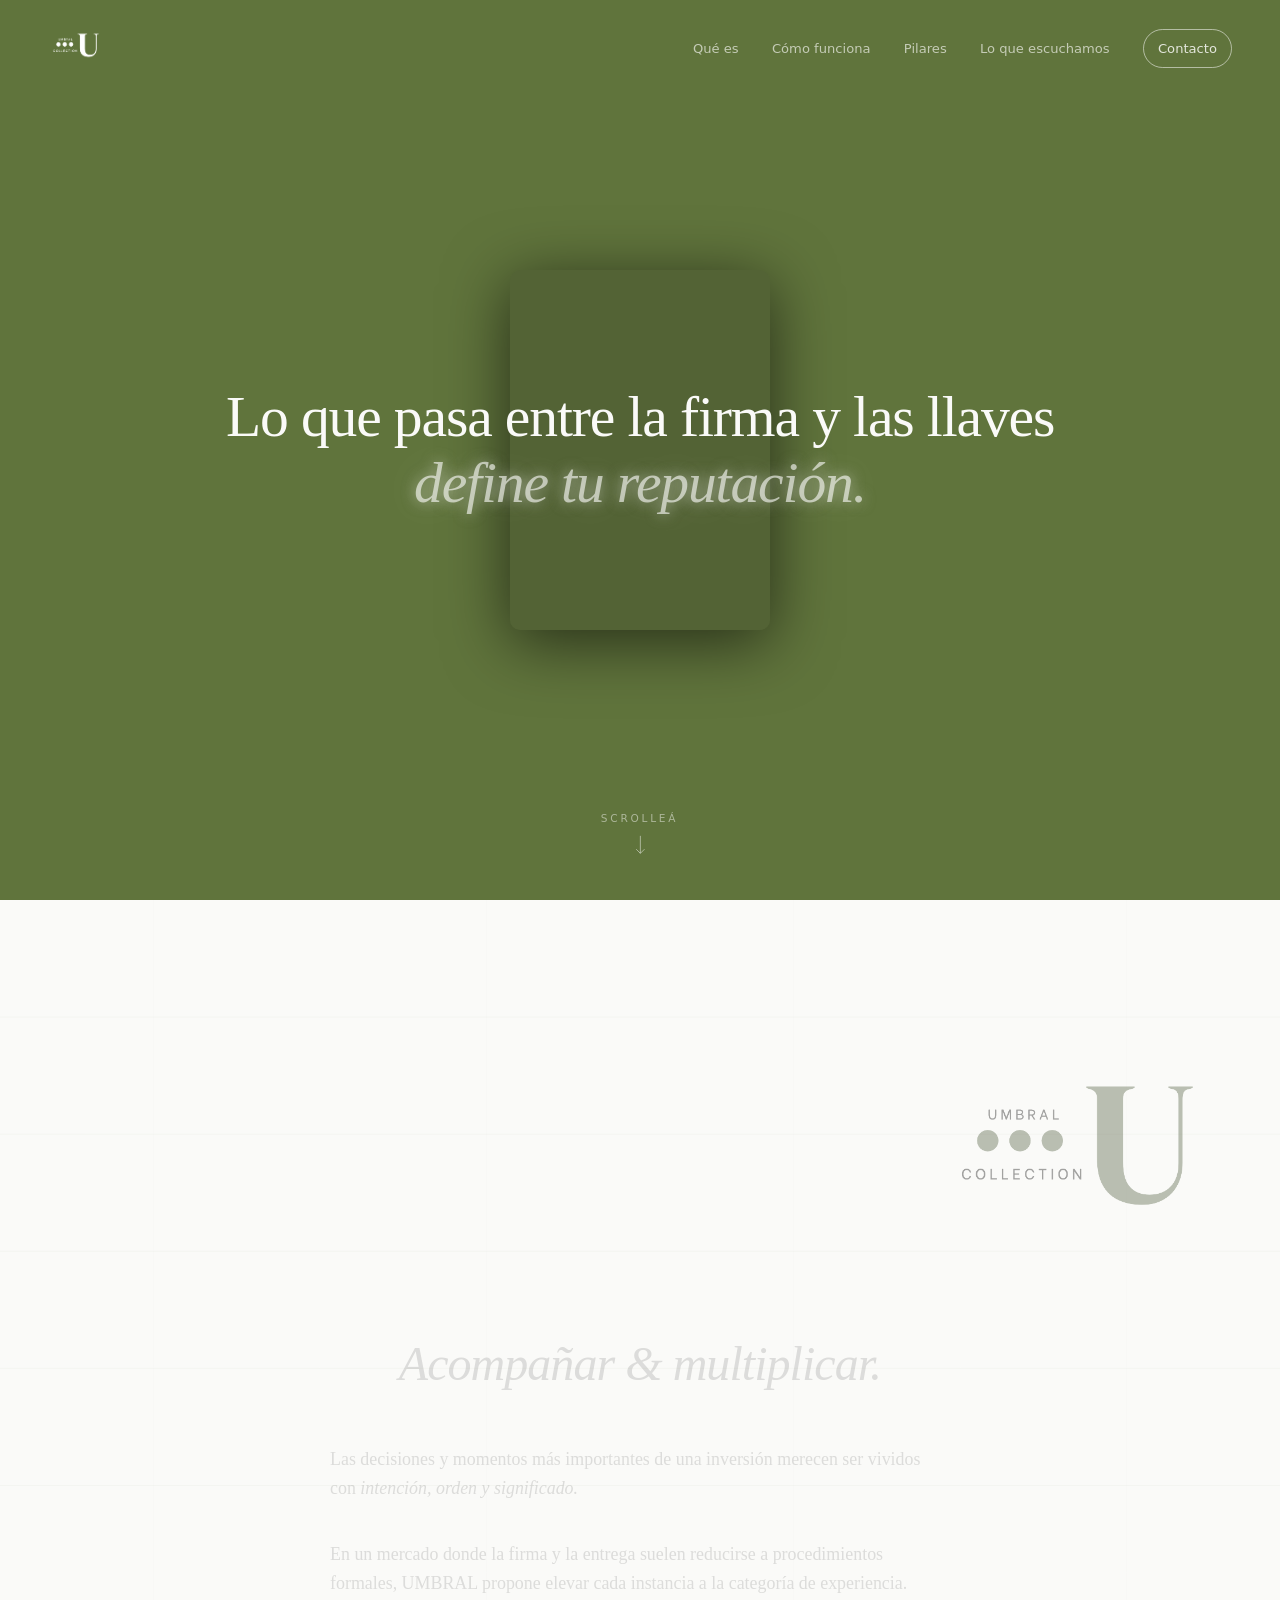
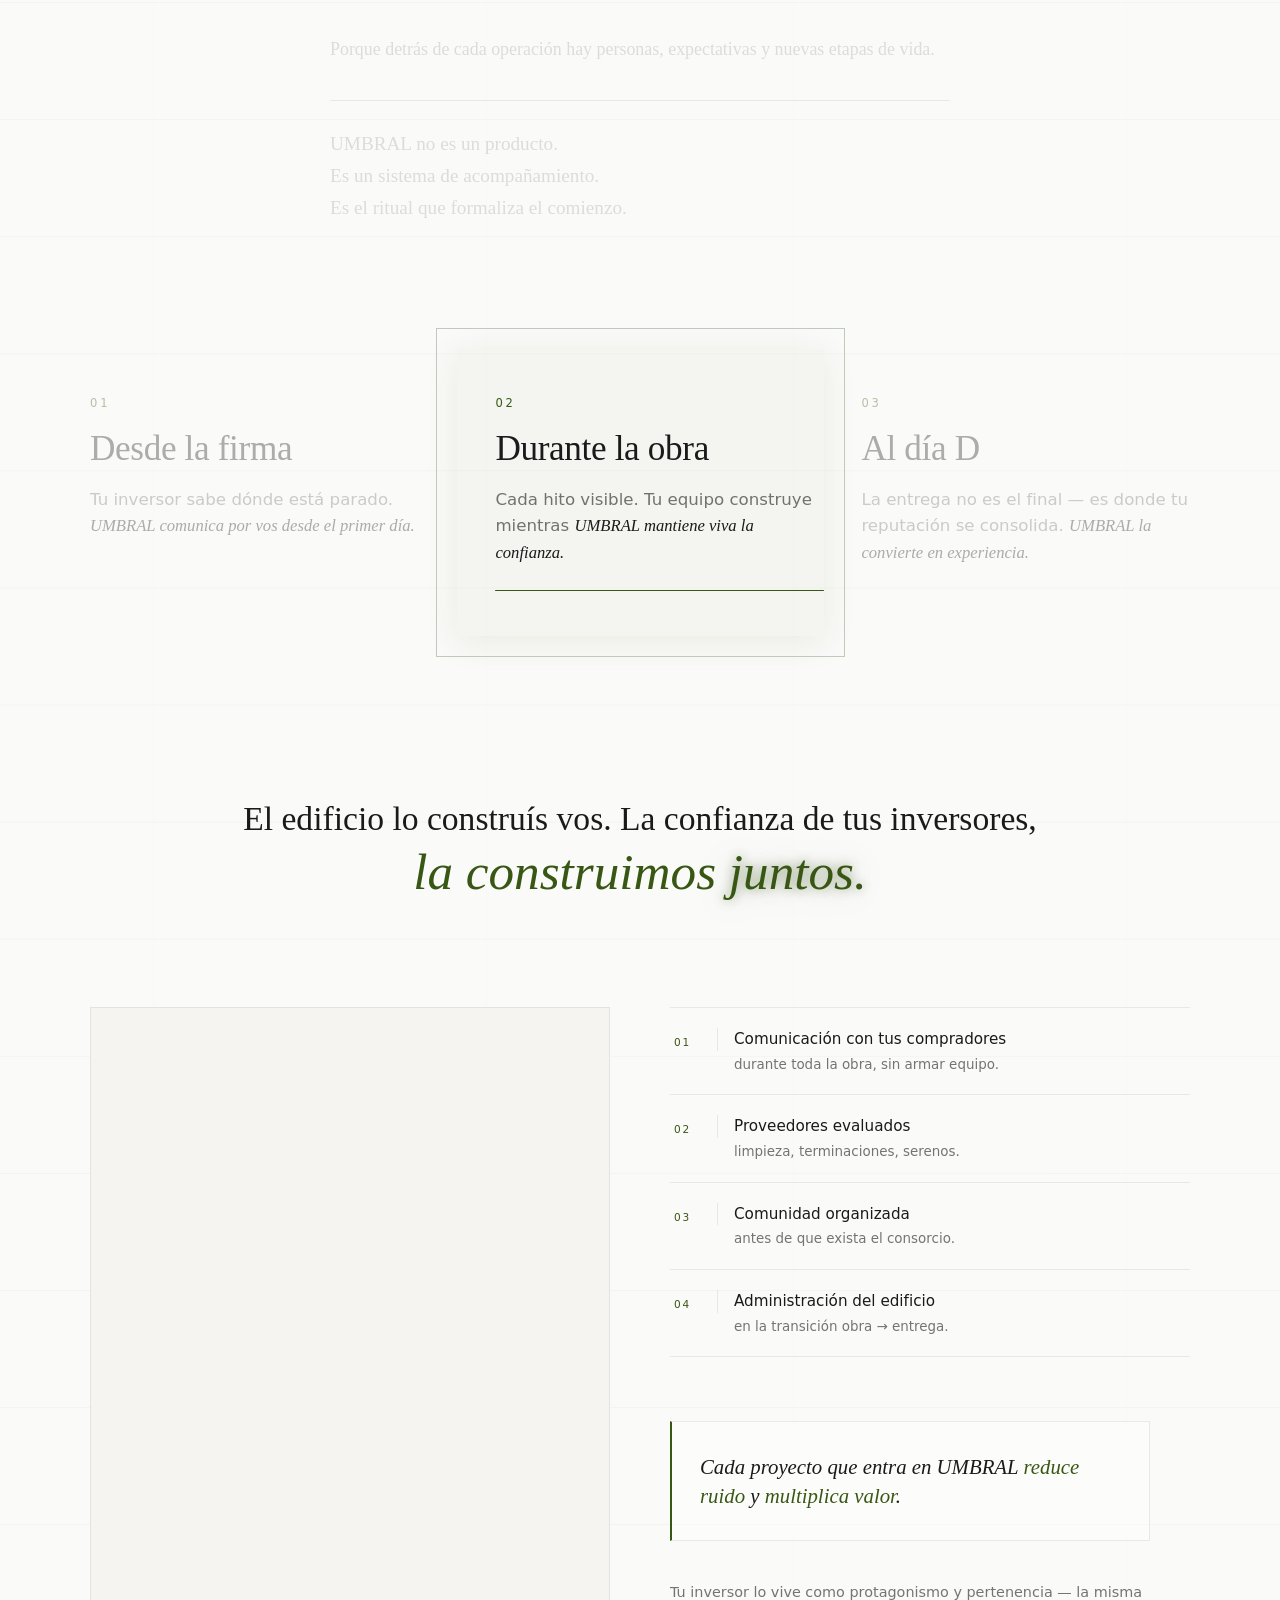
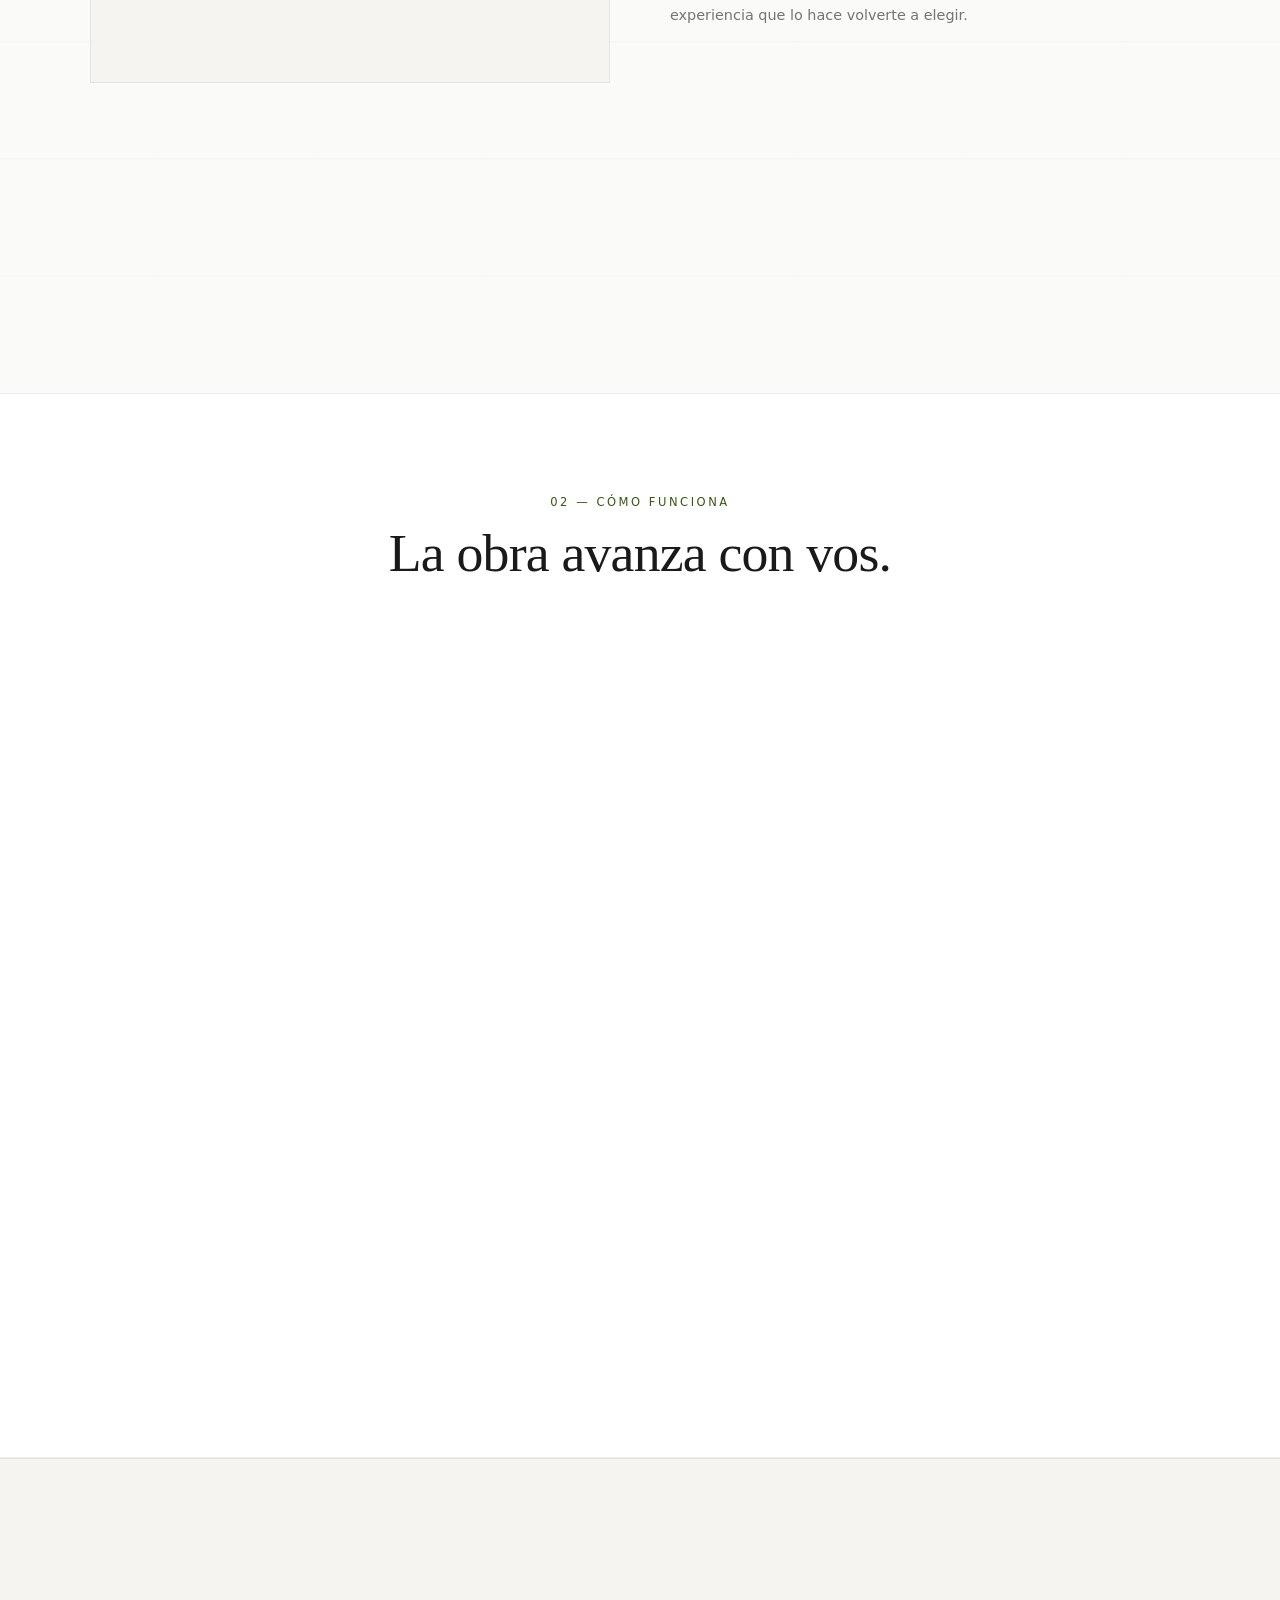
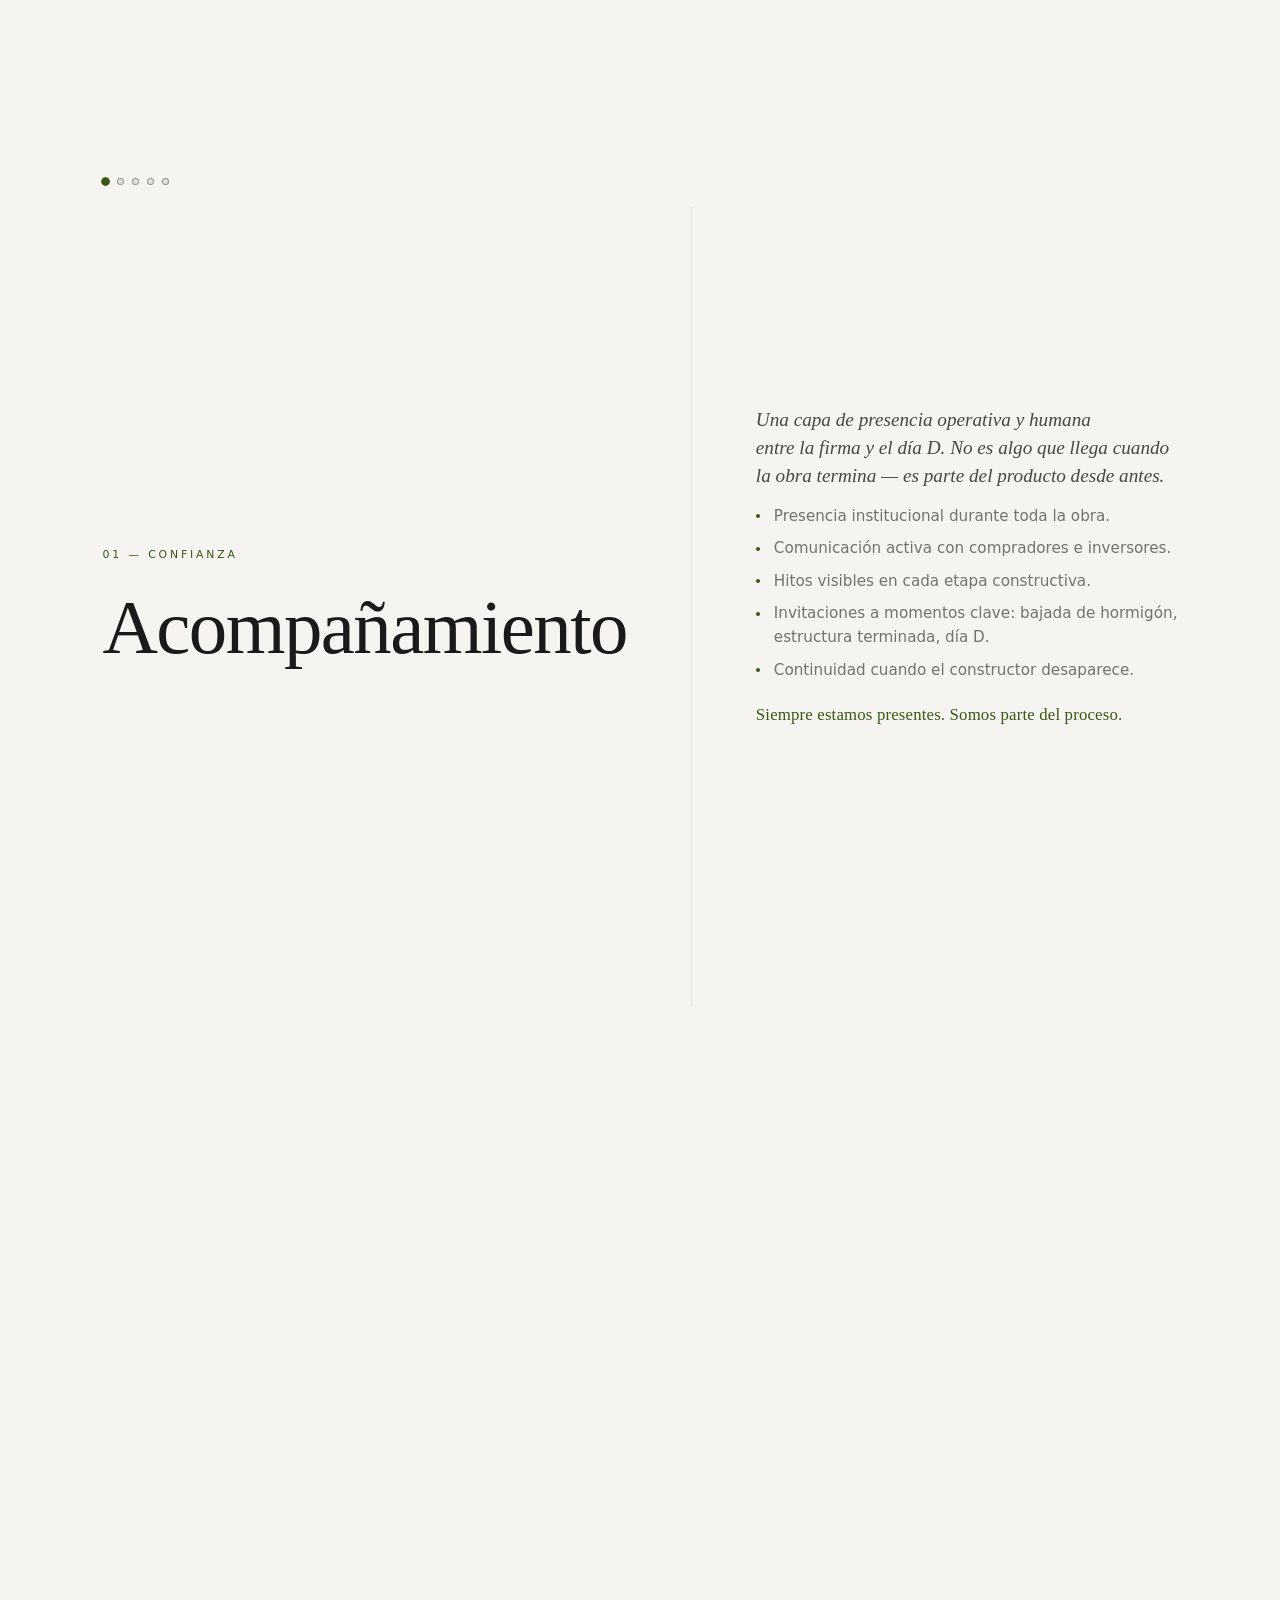
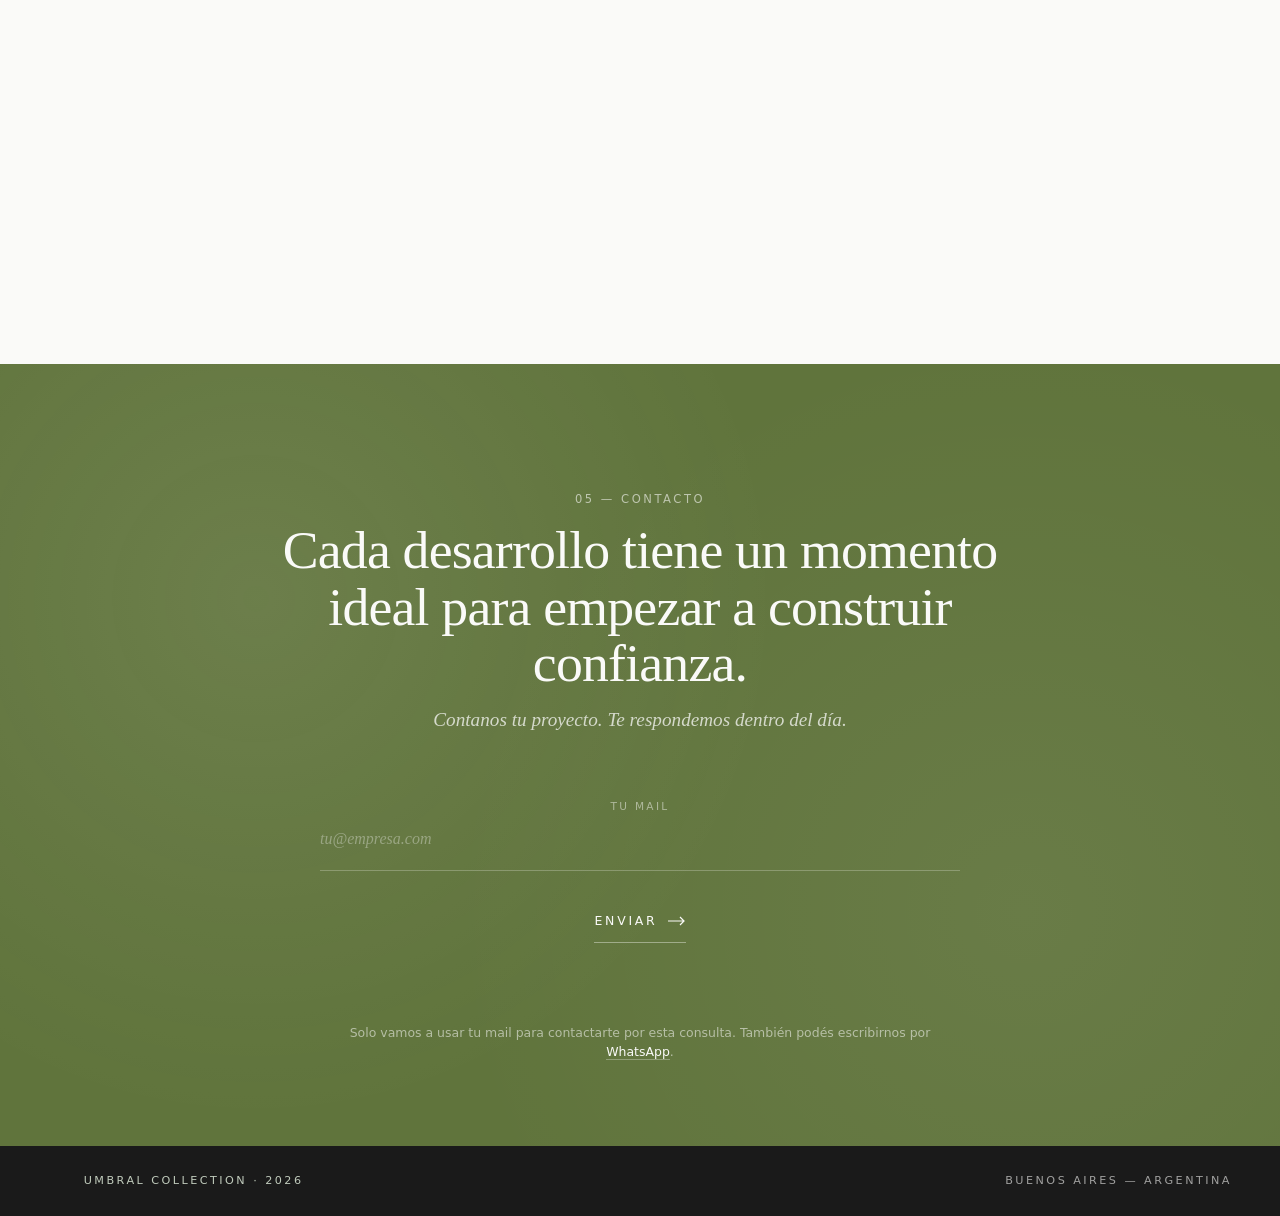
==== commit 6954636a: "change conviction section" ====
--- a/index.html
+++ b/index.html
@@ -5,7 +5,7 @@
   <meta name="viewport" content="width=device-width, initial-scale=1, viewport-fit=cover">
   <meta name="color-scheme" content="light">
   <meta name="theme-color" content="#fafaf8">
-  <meta name="description" content="UMBRAL Collection — Una nueva capa de valor para desarrolladores inmobiliarios.">
+  <meta name="description" content="UMBRAL Collection — Una nueva capa de valor para desarrolladores.">
 
   <!-- CSP: landing estática, sin backend. Permite fonts de Google y self. -->
   <meta http-equiv="Content-Security-Policy"
@@ -99,7 +99,7 @@
     <span class="kicker reveal">01 — Qué es UMBRAL</span>
     <h2 class="problem-title reveal">
       UMBRAL Collection<br>
-      nace de una <em>convicción.</em>
+      nace de una <em class="glow-hover">convicción.</em>
     </h2>
   </div>
 
@@ -107,9 +107,11 @@
 
   <p class="problem-tagline">Acompañar &amp; multiplicar.</p>
 
+
   <div class="problem-body">
-    <p>Los momentos más importantes en el proceso inmobiliario merecen ser tratados con <em class="glow-hover">intención, orden y significado.</em></p>
-    <p>En un mercado donde la firma y la entrega se reducen a procedimientos formales, UMBRAL propone elevar cada instancia a la categoría de experiencia.</p>
+    <p>Las decisiones y momentos más importantes de una inversión merecen ser vividos con <em class="glow-hover">intención, orden y significado.</em></p>
+    <p>En un mercado donde la firma y la entrega suelen reducirse a procedimientos formales, UMBRAL propone elevar cada instancia a la categoría de experiencia.</p>
+    <p>Porque detrás de cada operación hay personas, expectativas y nuevas etapas de vida.</p>
     <p class="accent">UMBRAL no es un producto.<br>Es un <strong>sistema de acompañamiento.</strong><br>Es el ritual que formaliza el comienzo.</p>
   </div>
 
@@ -320,7 +322,7 @@
                   <li>Alianzas con comercios y servicios cercanos.</li>
                   <li>Acuerdos exclusivos por zonificación.</li>
                   <li>UMBRAL Beneficios activo desde la firma.</li>
-                  <li>Se renuevan con la trayectoria.</li>
+                  <li>No es un simple obsequio. Es el punto de ingreso al ecosistema UMBRAL.</li>
                 </ul>
               </div>
               <div>
@@ -570,6 +572,6 @@
   </div>
 </nav>
 
-<script src="./main.js"></script>
+<script src="./main.js?v=anchorfix"></script>
 </body>
 </html>
--- a/styles.css
+++ b/styles.css
@@ -227,7 +227,7 @@
   width: 100%;
   height: 100dvh;
   overflow: hidden;
-  background: var(--green);
+  background: #60743c;
   display: flex;
   align-items: center;
   justify-content: center;
@@ -385,11 +385,11 @@
 .problem-logo-bg {
   position: absolute;
   right: clamp(20px, 5vw, 72px);
-  top: 50%;
-  transform: translateY(-50%);
+  /* Alineado al header "nace de una convicción" (no al medio de la sección) */
+  top: clamp(72px, 14vh, 180px);
   width: clamp(90px, 22vw, 340px);
   height: auto;
-  opacity: 0.22;
+  opacity: 0.12;
   filter: saturate(0.5);
   pointer-events: none;
   z-index: 0;
@@ -469,7 +469,7 @@
   }
   .problem-body p     { font-size: clamp(1.05rem, 1.4vw, 1.25rem); line-height: 1.65; }
   .problem-body p.accent { font-size: clamp(1.1rem, 1.5vw, 1.35rem); line-height: 1.65; }
-  .problem-logo-bg { opacity: 0.45; }
+  .problem-logo-bg { opacity: 0.35; }
 }
 
 /* Word reveal: cada palabra empieza apagada y se ilumina al scrollear */
@@ -1498,9 +1498,11 @@
    6. CONTACTO — fondo verde, form solo email
    ═══════════════════════════════════════════════════════════════ */
 .contacto {
-  background: var(--green);
+  background: #60743c;
   color: var(--offwhite);
-  padding: clamp(72px, 14vh, 220px) clamp(20px, 5vw, 72px);
+  /* padding-top mantiene el aire editorial; padding-bottom acotado
+     para que el footer no quede separado por un vacío excesivo */
+  padding: clamp(72px, 14vh, 220px) clamp(20px, 5vw, 72px) clamp(48px, 8vh, 96px);
   position: relative;
   overflow: hidden;
 }
@@ -1672,9 +1674,11 @@
 .foot > div { display: inline-flex; align-items: center; gap: 12px; color: var(--green-40); }
 .foot img { height: 22px; width: auto; opacity: 0.85; }
 
-/* En mobile, dejamos espacio extra abajo para que el FAB y el dock no tapen el footer */
+/* En mobile el dock se oculta al entrar #contacto (ver mobileDock JS), y el
+   footer está después de #contacto — por eso no hace falta padding extra
+   para el dock. Sólo respetamos la safe-area del notch. */
 @media (max-width: 767px) {
-  .foot { padding-bottom: calc(128px + env(safe-area-inset-bottom, 0px)); }
+  .foot { padding-bottom: calc(24px + env(safe-area-inset-bottom, 0px)); }
 }
 
 /* ═══════════════════════════════════════════════════════════════
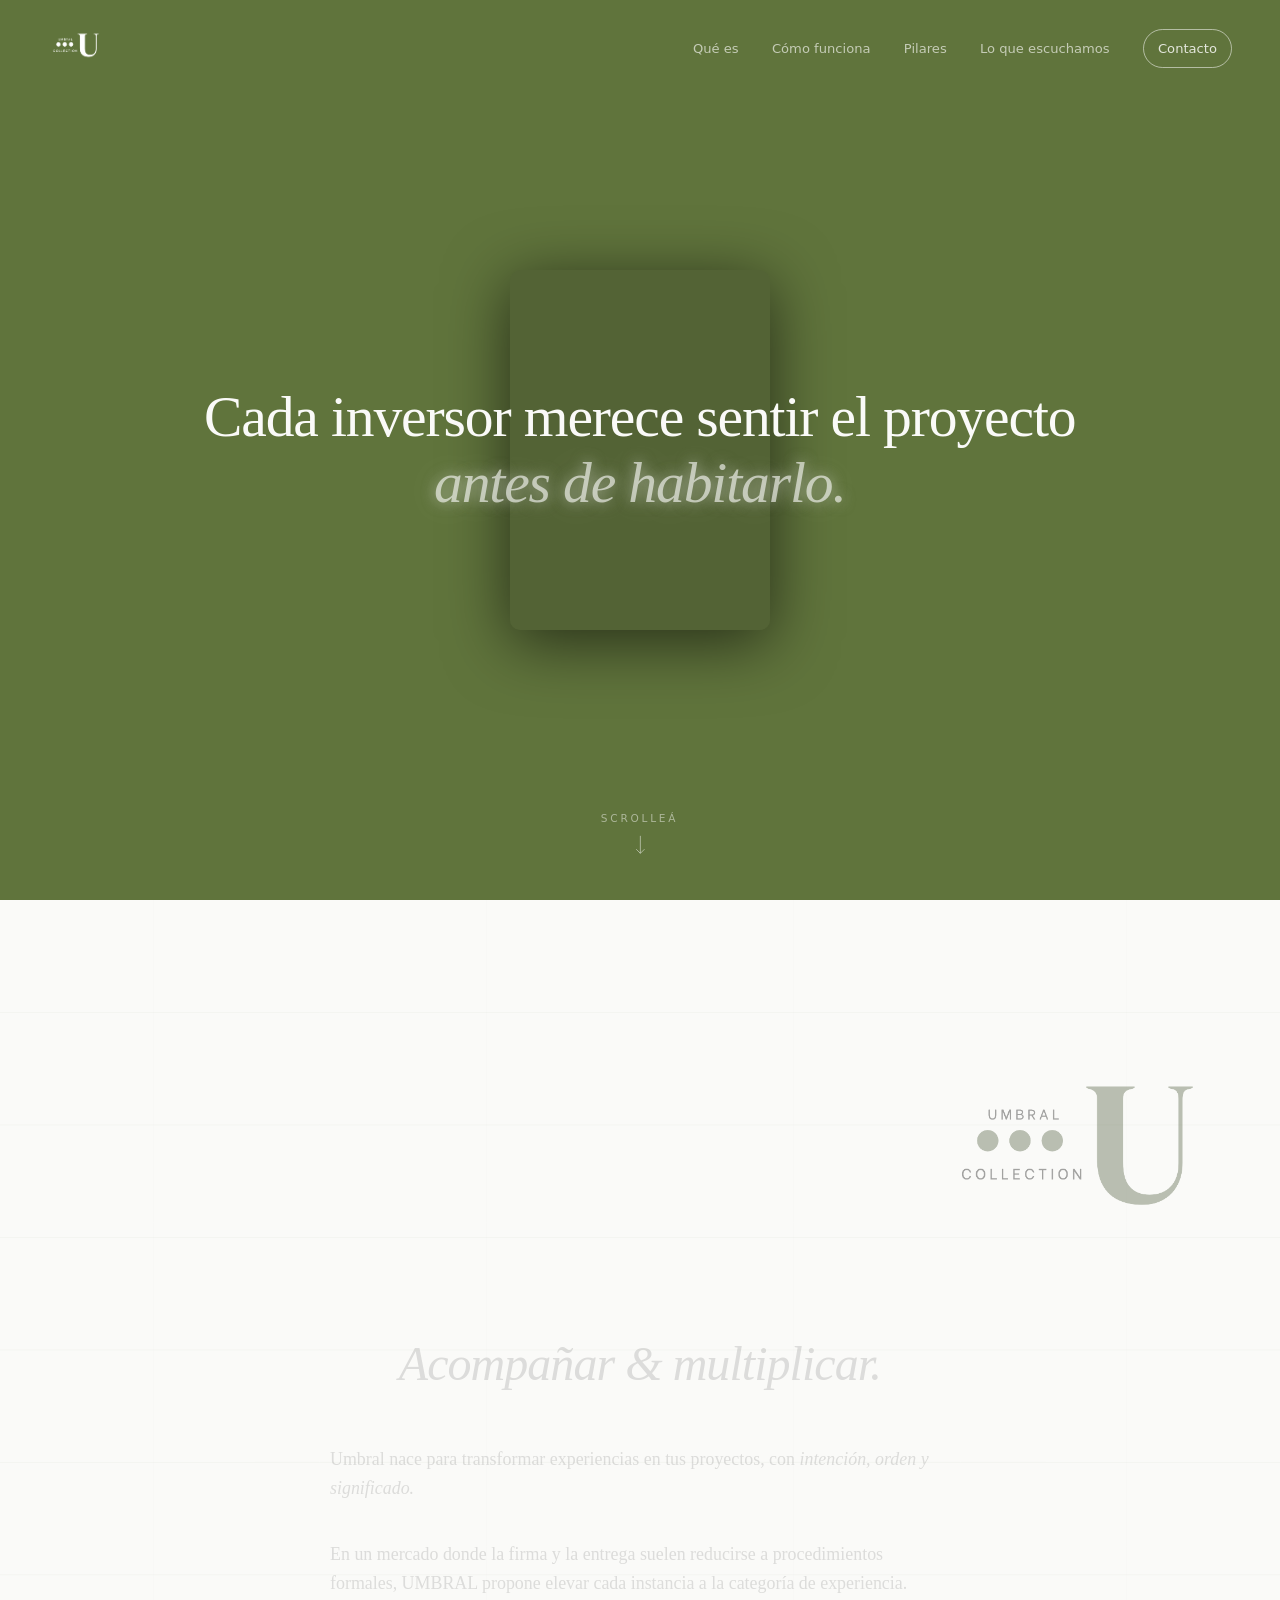
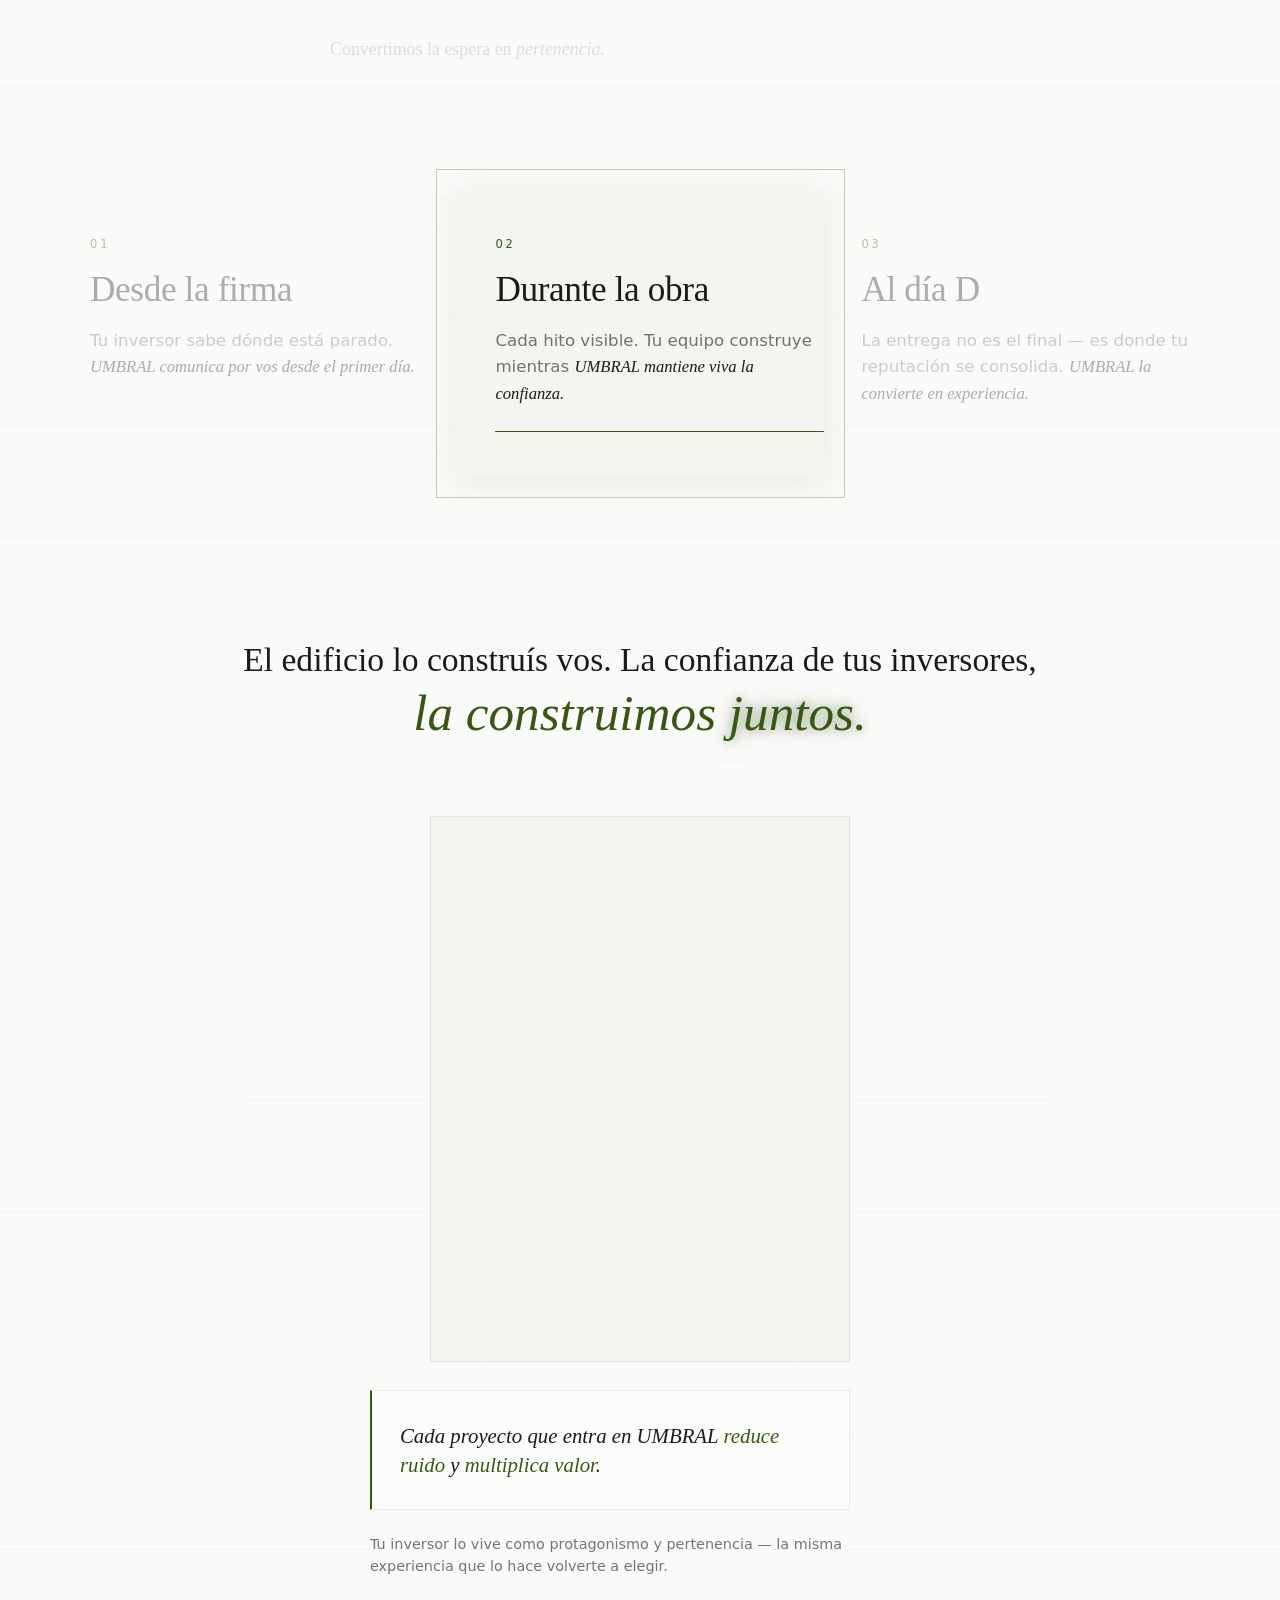
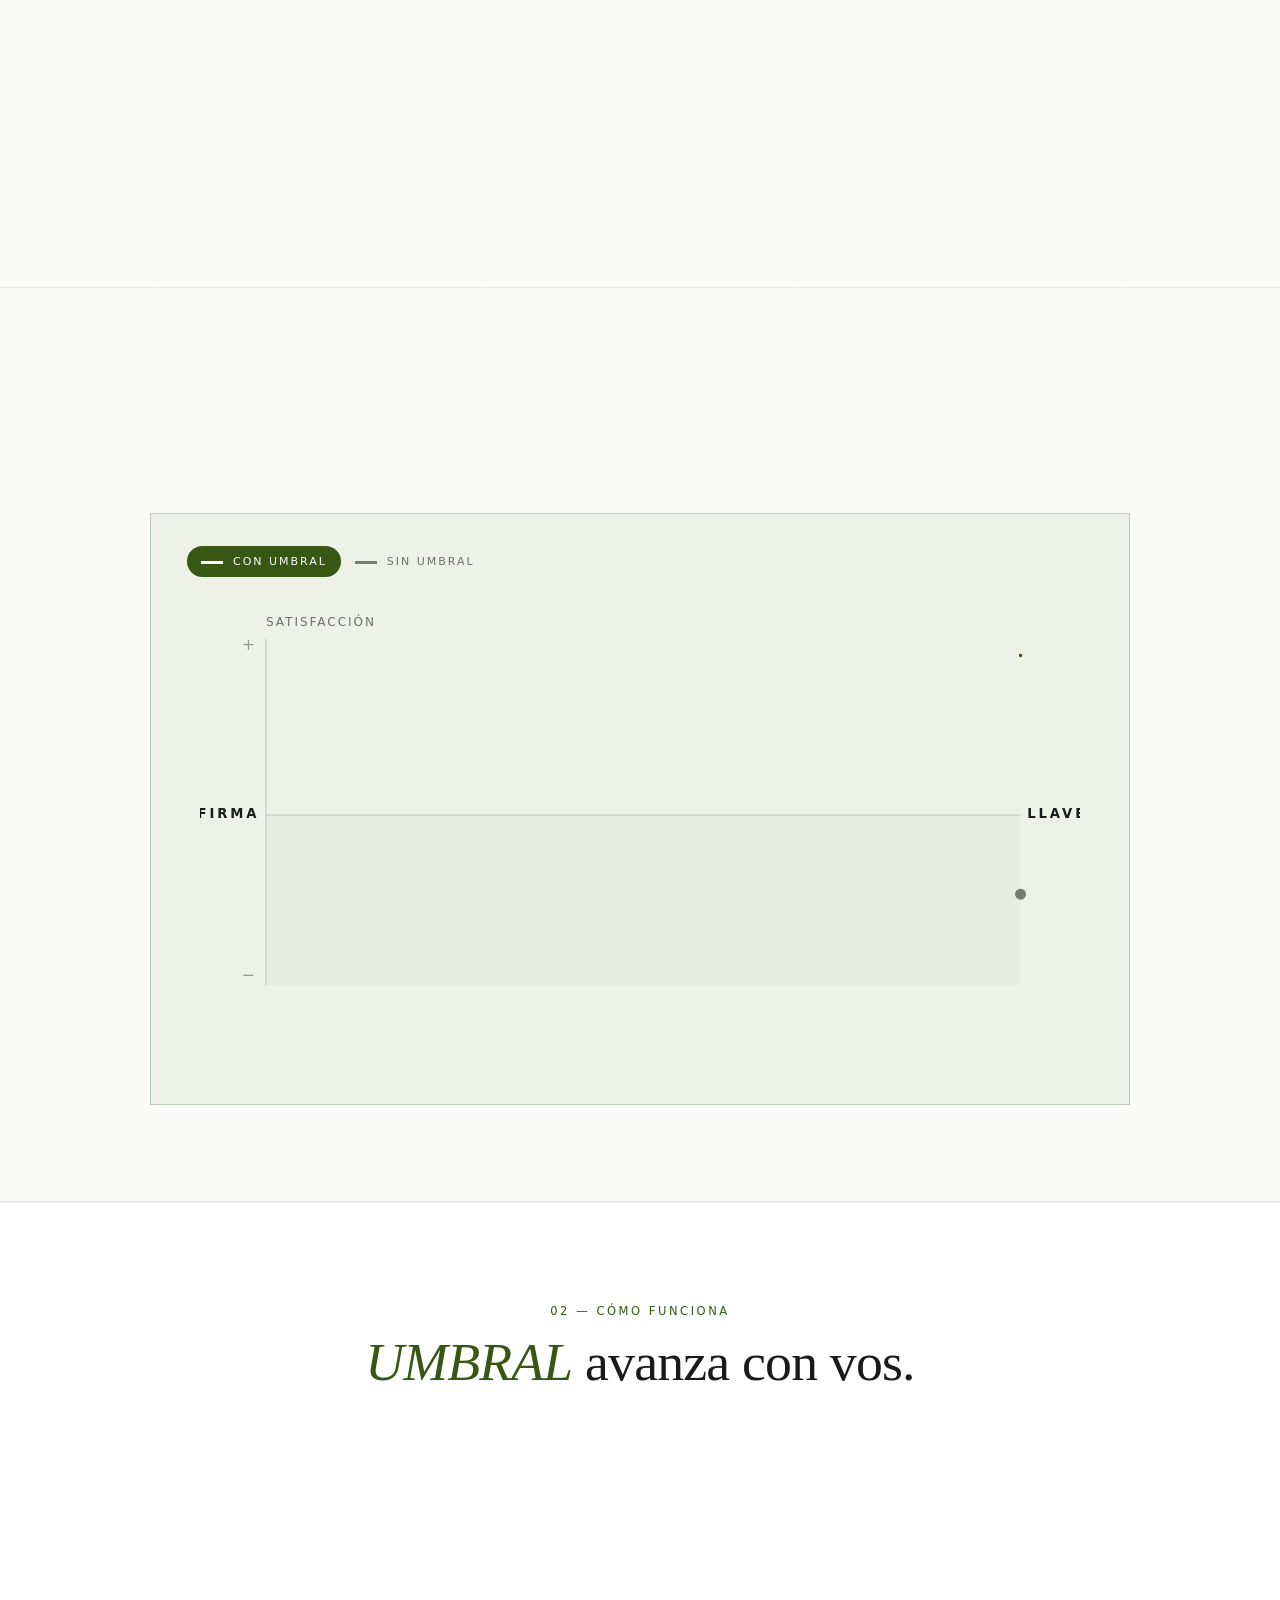
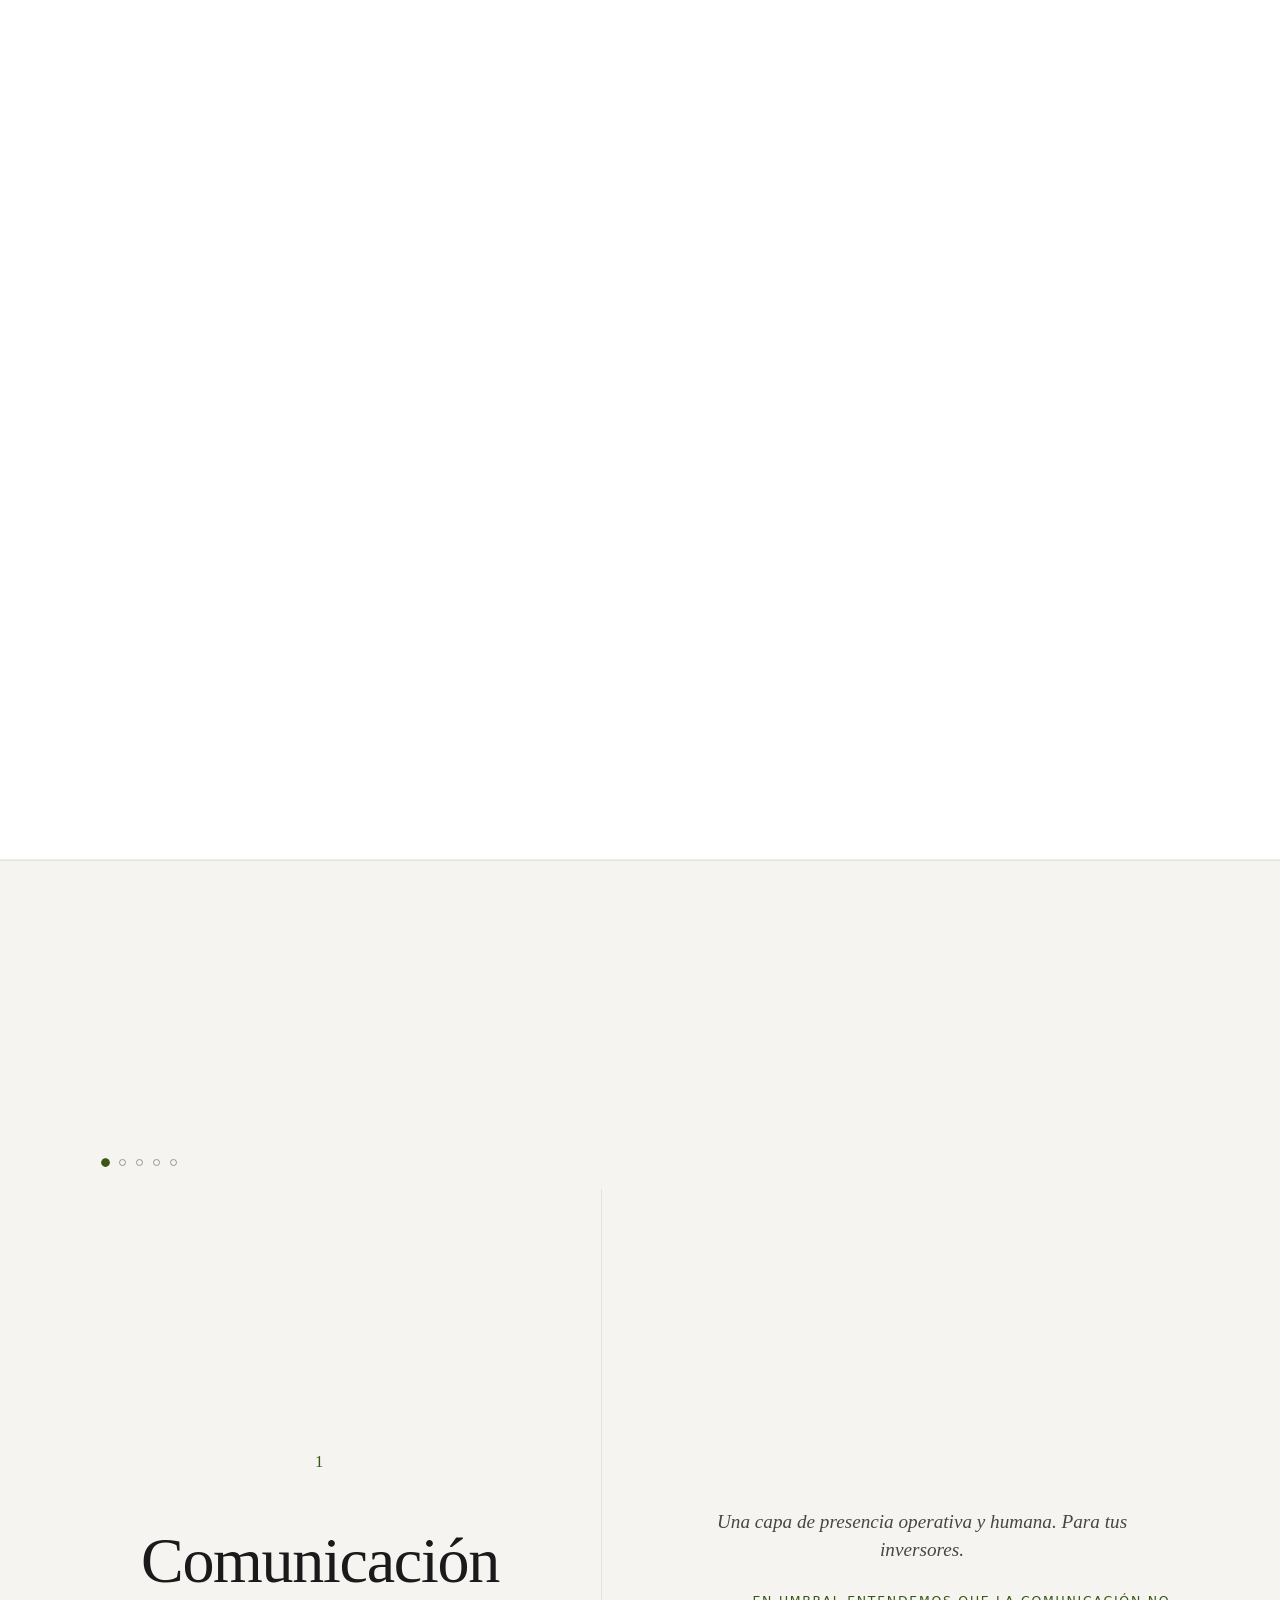
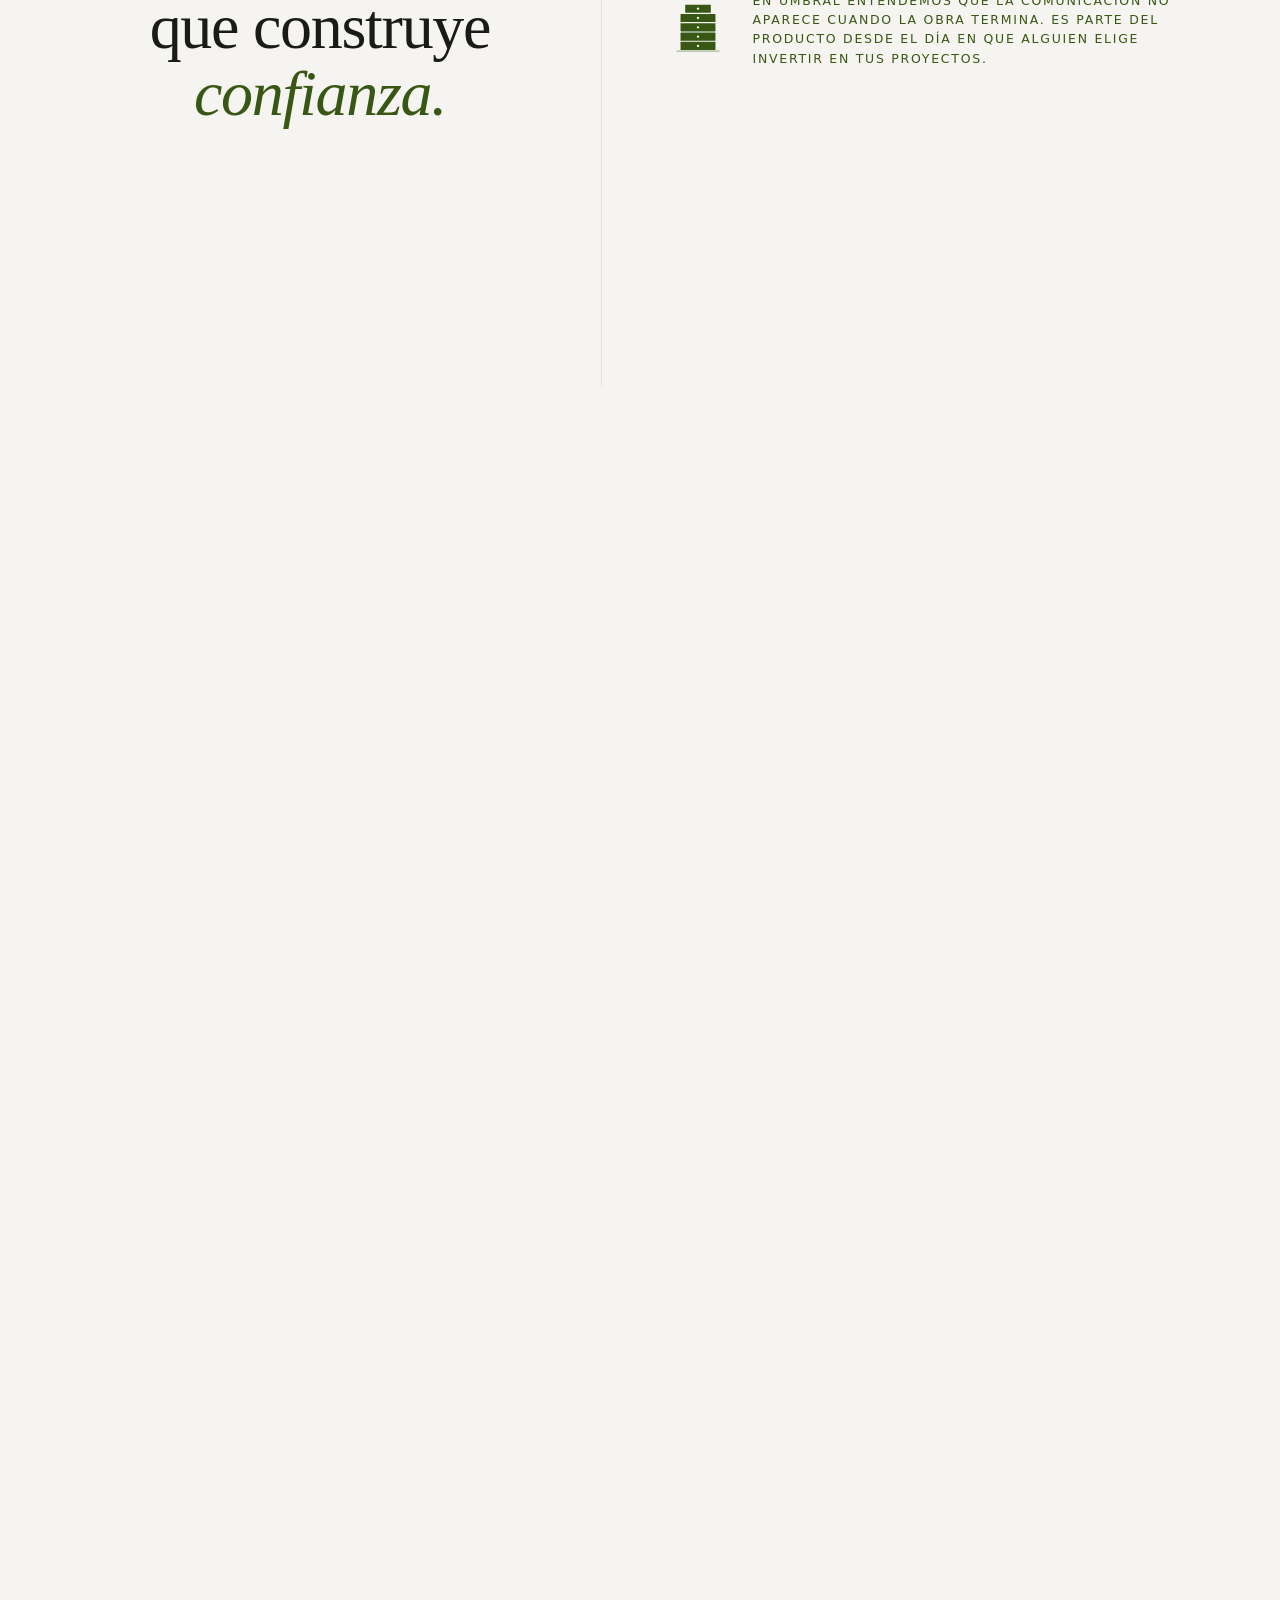
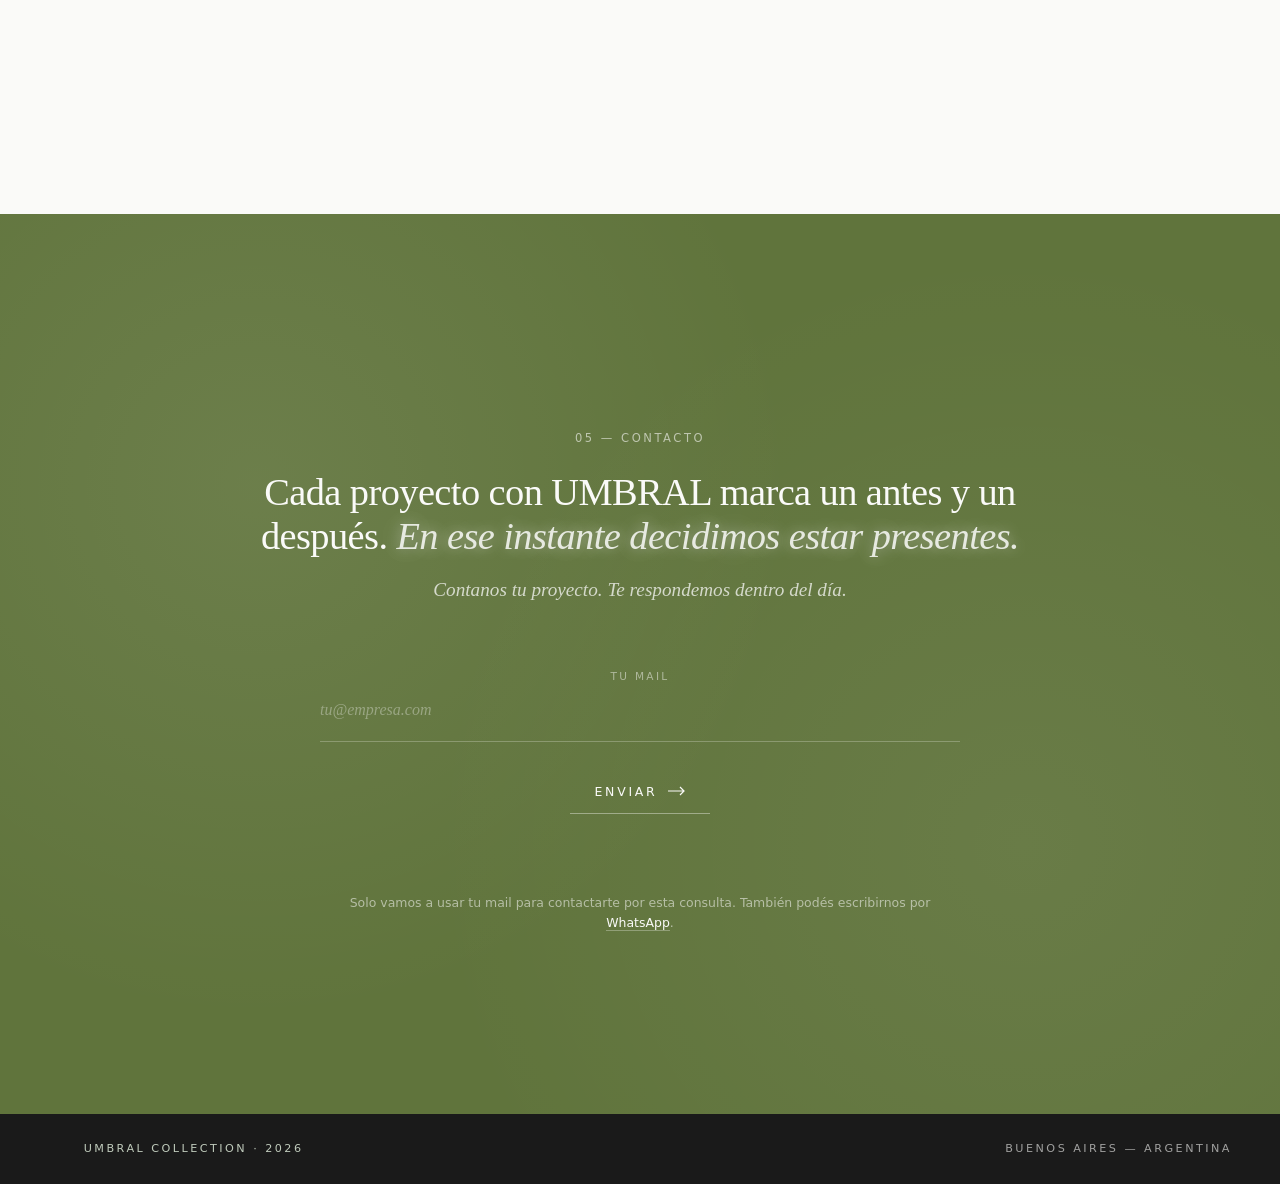
==== commit 8b6e1788: "correcciones" ====
--- a/index.html
+++ b/index.html
@@ -74,9 +74,9 @@
 
   <!-- Título en dos líneas que se separan horizontalmente -->
   <div class="hx-title">
-    <h1 class="sr-only">Lo que pasa entre la firma y las llaves define tu reputación.</h1>
-    <span class="hx-word-a" aria-hidden="true">Lo que pasa entre la firma y las llaves</span>
-    <span class="hx-word-b" aria-hidden="true"><em>define tu reputación.</em></span>
+    <h1 class="sr-only">Cada inversor merece sentir el proyecto antes de habitarlo.</h1>
+    <span class="hx-word-a" aria-hidden="true">Cada inversor merece sentir el proyecto</span>
+    <span class="hx-word-b" aria-hidden="true"><em>antes de habitarlo.</em></span>
   </div>
 
   <!-- Hint de scroll -->
@@ -109,10 +109,9 @@
 
 
   <div class="problem-body">
-    <p>Las decisiones y momentos más importantes de una inversión merecen ser vividos con <em class="glow-hover">intención, orden y significado.</em></p>
+    <p>Umbral nace para transformar experiencias en tus proyectos, con <em class="glow-hover">intención, orden y significado.</em></p>
     <p>En un mercado donde la firma y la entrega suelen reducirse a procedimientos formales, UMBRAL propone elevar cada instancia a la categoría de experiencia.</p>
-    <p>Porque detrás de cada operación hay personas, expectativas y nuevas etapas de vida.</p>
-    <p class="accent">UMBRAL no es un producto.<br>Es un <strong>sistema de acompañamiento.</strong><br>Es el ritual que formaliza el comienzo.</p>
+    <p>Convertimos la espera en <em class="glow-hover">pertenencia.</em></p>
   </div>
 
   <!-- Las tres etapas — scrollytelling en desktop, stack en mobile -->
@@ -160,24 +159,6 @@
       <img src="./assets/edificio_paso3.jpg" alt="" decoding="async" loading="lazy">
     </div>
     <div class="perfil-content">
-      <ul class="perfil-list" role="list">
-        <li>
-          <span class="perfil-list-num">01</span>
-          <p class="perfil-list-text"><strong>Comunicación con tus compradores</strong><span class="perfil-list-sub">durante toda la obra, sin armar equipo.</span></p>
-        </li>
-        <li>
-          <span class="perfil-list-num">02</span>
-          <p class="perfil-list-text"><strong>Proveedores evaluados</strong><span class="perfil-list-sub">limpieza, terminaciones, serenos.</span></p>
-        </li>
-        <li>
-          <span class="perfil-list-num">03</span>
-          <p class="perfil-list-text"><strong>Comunidad organizada</strong><span class="perfil-list-sub">antes de que exista el consorcio.</span></p>
-        </li>
-        <li>
-          <span class="perfil-list-num">04</span>
-          <p class="perfil-list-text"><strong>Administración del edificio</strong><span class="perfil-list-sub">en la transición obra → entrega.</span></p>
-        </li>
-      </ul>
       <p class="perfil-close">Cada proyecto que entra en UMBRAL <em>reduce ruido</em> y <em>multiplica valor</em>.</p>
       <p class="perfil-inv-note">Tu inversor lo vive como protagonismo y pertenencia — la misma experiencia que lo hace volverte a elegir.</p>
     </div>
@@ -197,35 +178,187 @@
 </section>
 
 <!-- ═══════════════════════════════════════════════════════════════
+     2b. PUENTE — "UMBRAL no es un producto."
+     Título grande + comparativa CON/SIN UMBRAL con áreas sombreadas,
+     hitos del cliente y ecuación de cierre. SVG inline, SMIL nativo.
+     ═══════════════════════════════════════════════════════════════ -->
+<section class="puente puente--grafico" aria-label="UMBRAL es un sistema de acompañamiento">
+  <div class="puente-wide">
+    <h2 class="puente-headline reveal">
+      UMBRAL <em>no es un producto.</em>
+      <span class="puente-headline-sub">Es un <strong>sistema de acompañamiento</strong> a tus inversores.</span>
+    </h2>
+
+    <div class="puente-chart">
+      <!-- Legenda CON/SIN -->
+      <div class="puente-chart-legend">
+        <span class="with"><span class="swatch"></span>CON UMBRAL</span>
+        <span class="without"><span class="swatch"></span>SIN UMBRAL</span>
+      </div>
+
+      <!-- Chart — viewBox 800×370, eje X de x=60 a x=740, hitos en x=200,400,600
+           (mismos puntos temporales para mostrar CON vs SIN UMBRAL en cada momento)
+           Las animaciones del área, líneas, hitos y fricciones están en CSS
+           (atadas a .puente-chart.is-in) y main.js reinicia .is-in cada vez
+           que la sección entra al viewport — replay garantizado. -->
+      <svg class="puente-chart-svg" viewBox="0 0 800 370" role="img" aria-label="Comparativa de satisfacción del inversor con y sin UMBRAL desde la firma hasta las llaves">
+
+        <!-- Banda gris muy sutil debajo del eje X (zona negativa) -->
+        <rect x="60" y="200" width="686" height="155" fill="var(--ink)" fill-opacity=".025"/>
+
+        <!-- Ejes — Eje X termina en x=746, donde está LLAVES y el dot final "Más valor" -->
+        <line class="pc-axis" x1="60" y1="40"  x2="60"  y2="355"/>
+        <line class="pc-axis" x1="60" y1="200" x2="746" y2="200"/>
+
+        <!-- Y label + signos -->
+        <text class="pc-axis-label" x="60" y="28">Satisfacción</text>
+        <text class="pc-axis-sign"  x="50" y="50"  text-anchor="end">+</text>
+        <text class="pc-axis-sign"  x="50" y="350" text-anchor="end">−</text>
+
+        <!-- X labels — Firma y Llaves a la misma altura (al lado del eje X) -->
+        <text class="pc-axis-label pc-axis-label--time" x="54"  y="203" text-anchor="end"  >Firma</text>
+        <text class="pc-axis-label pc-axis-label--time" x="752" y="203" text-anchor="start">Llaves</text>
+
+        <!-- ÁREA CON UMBRAL (verde — "lo que ganás", llega hasta x=746 alineado con Llaves)
+             Reveal por CSS clip-path (ver styles.css: @keyframes pcAreaReveal) -->
+        <path class="pc-area-with"
+          d="M 60 200 Q 130 188 200 170 Q 300 148 400 128 Q 500 105 600 85 Q 680 65 746 55 L 746 200 L 60 200 Z"/>
+
+        <!-- Línea SIN UMBRAL — termina en x=746 (mismo momento que CON UMBRAL: la entrega) -->
+        <path class="pc-line-without" pathLength="100"
+          d="M 60 200 Q 95 185 130 175 L 200 255 Q 260 240 320 230 L 400 290 Q 470 270 540 255 L 600 260 Q 680 265 746 272"
+          stroke-linecap="round" stroke-linejoin="round"/>
+
+        <!-- Dot final de SIN UMBRAL — sin label, marca que esta línea también
+             terminó en el momento LLAVE (cuando se entregan las llaves) -->
+        <circle class="pc-end-without" cx="746" cy="272" r="5"/>
+
+        <!-- Línea CON UMBRAL — termina en (746, 55), justo encima de Llaves -->
+        <path class="pc-line-with" pathLength="100"
+          d="M 60 200 Q 130 188 200 170 Q 300 148 400 128 Q 500 105 600 85 Q 680 65 746 55"
+          stroke-linecap="round" stroke-linejoin="round"/>
+
+        <!-- Hitos verdes — alineados con las fricciones grises en el mismo x -->
+        <g class="pc-milestone pc-milestone--1">
+          <line x1="200" y1="170" x2="200" y2="122" stroke="#395714" stroke-opacity=".45" stroke-width="1" stroke-dasharray="2 3"/>
+          <circle class="pc-milestone-dot" cx="200" cy="170" r="5"/>
+          <text class="pc-milestone-label" x="200" y="112" text-anchor="middle">Orden</text>
+          <text class="pc-milestone-sub"   x="200" y="98"  text-anchor="middle">todo en su lugar</text>
+        </g>
+        <g class="pc-milestone pc-milestone--2">
+          <line x1="400" y1="128" x2="400" y2="80" stroke="#395714" stroke-opacity=".45" stroke-width="1" stroke-dasharray="2 3"/>
+          <circle class="pc-milestone-dot" cx="400" cy="128" r="5"/>
+          <text class="pc-milestone-label" x="400" y="70" text-anchor="middle">Confianza</text>
+          <text class="pc-milestone-sub"   x="400" y="56" text-anchor="middle">transparencia y comunicación</text>
+        </g>
+        <g class="pc-milestone pc-milestone--3">
+          <line x1="600" y1="85" x2="600" y2="46" stroke="#395714" stroke-opacity=".45" stroke-width="1" stroke-dasharray="2 3"/>
+          <circle clfass="pc-milestone-dot" cx="600" cy="85" r="5"/>
+          <text class="pc-milestone-label" x="600" y="36" text-anchor="middle">Satisfacción</text>
+          <text class="pc-milestone-sub"   x="600" y="22" text-anchor="middle">propietarios felices, menos consultas</text>
+        </g>
+
+        <!-- Final: dot + label "Más valor", alineados con Llaves (mismo x=746) -->
+        <g class="pc-arrow-final">
+          <circle cx="746" cy="55" r="5"/>
+          <text class="pc-arrow-label" x="746" y="38" text-anchor="middle">Más valor</text>
+        </g>
+
+        <!-- Fricciones grises — alineadas con los hitos verdes en el mismo x -->
+        <g class="pc-friction pc-friction--1">
+          <path class="pc-friction-mark" d="M195 250 L205 260 M205 250 L195 260"/>
+          <text class="pc-friction-label" x="200" y="277" text-anchor="middle">Desorden</text>
+        </g>
+        <g class="pc-friction pc-friction--2">
+          <path class="pc-friction-mark" d="M395 285 L405 295 M405 285 L395 295"/>
+          <text class="pc-friction-label" x="400" y="312" text-anchor="middle">Frustración</text>
+        </g>
+        <g class="pc-friction pc-friction--3">
+          <path class="pc-friction-mark" d="M595 255 L605 265 M605 255 L595 265"/>
+          <text class="pc-friction-label" x="600" y="282" text-anchor="middle">Pérdida de valor</text>
+        </g>
+
+      </svg>
+
+      <div class="puente-chart-footer">
+        <p class="puente-chart-eq">
+          + satisfacción &nbsp;<span class="puente-chart-eq-arrow">→</span>&nbsp; reinversión &nbsp;<span class="puente-chart-eq-arrow">→</span>&nbsp; <strong>+ valor</strong>
+        </p>
+        <img class="puente-chart-watermark" src="./assets/logo-u-dots.png" alt="UMBRAL" decoding="async" loading="lazy">
+      </div>
+    </div>
+  </div>
+</section>
+
+<!-- ═══════════════════════════════════════════════════════════════
      3. CÓMO FUNCIONA — cards reveal al entrar en viewport
      ═══════════════════════════════════════════════════════════════ -->
 <section class="obra obra--static" id="como-funciona" aria-label="Cómo funciona UMBRAL">
 
   <div class="obra-intro">
     <span class="kicker">02 — Cómo funciona</span>
-    <h2 class="display-md">La obra avanza con vos.</h2>
+    <h2 class="display-md"><em>UMBRAL</em> avanza con vos.</h2>
   </div>
 
   <ol class="stack-cards">
     <li class="scard">
-      <span class="scard-label">inicio</span>
-      <p>Sabés desde el primer día en qué etapa está tu inversión.</p>
+      <span class="scard-label">
+        <span class="scard-icon" aria-hidden="true">
+          <svg viewBox="0 0 24 24" fill="none" stroke="currentColor" stroke-width="1.75" stroke-linecap="round" stroke-linejoin="round">
+            <path d="M21 11.5a8.38 8.38 0 0 1-.9 3.8 8.5 8.5 0 0 1-7.6 4.7 8.38 8.38 0 0 1-3.8-.9L3 21l1.9-5.7a8.38 8.38 0 0 1-.9-3.8 8.5 8.5 0 0 1 4.7-7.6 8.38 8.38 0 0 1 3.8-.9h.5a8.48 8.48 0 0 1 8 8v.5z"/>
+            <line x1="8" y1="11.5" x2="8" y2="11.5"/>
+            <line x1="12" y1="11.5" x2="12" y2="11.5"/>
+            <line x1="16" y1="11.5" x2="16" y2="11.5"/>
+          </svg>
+        </span>
+        <span class="scard-label-text">comunicación</span>
+      </span>
+      <p>Tu inversor sabe desde el primer día que compra en qué etapa está su inversión.</p>
+      <span class="scard-note">Construimos sentido de pertenencia.</span>
     </li>
     <li class="scard">
-      <span class="scard-label">avance</span>
-      <p>Te notificamos cada avance. Sin que tengas que preguntar.</p>
+      <span class="scard-label">
+        <span class="scard-icon" aria-hidden="true">
+          <svg viewBox="0 0 24 24" fill="none" stroke="currentColor" stroke-width="1.75" stroke-linecap="round" stroke-linejoin="round">
+            <path d="M18 8A6 6 0 0 0 6 8c0 7-3 9-3 9h18s-3-2-3-9"/>
+            <path d="M13.73 21a2 2 0 0 1-3.46 0"/>
+          </svg>
+        </span>
+        <span class="scard-label-text">avance</span>
+      </span>
+      <p>Les notificamos a tus inversores cada avance sin que tengan que preguntar.</p>
+      <span class="scard-note">obras con menos ruido y mayor reputación.</span>
     </li>
     <li class="scard">
-      <span class="scard-label">presencia</span>
-      <p>Un equipo presente donde vos no podés estar.</p>
-    </li>
-    <li class="scard">
-      <span class="scard-label">registro</span>
-      <p>Tus metros avanzan. Cada etapa se comunica, se registra y se comparte.</p>
+      <span class="scard-label">
+        <span class="scard-icon" aria-hidden="true">
+          <svg viewBox="0 0 24 24" fill="none" stroke="currentColor" stroke-width="1.75" stroke-linecap="round" stroke-linejoin="round">
+            <path d="M16 21v-2a4 4 0 0 0-4-4H6a4 4 0 0 0-4 4v2"/>
+            <circle cx="9" cy="7" r="4"/>
+            <path d="M22 21v-2a4 4 0 0 0-3-3.87"/>
+            <path d="M16 3.13a4 4 0 0 1 0 7.75"/>
+          </svg>
+        </span>
+        <span class="scard-label-text">presencia</span>
+      </span>
+      <p>Tenemos un equipo humano presente donde vos no podés estar.</p>
+      <span class="scard-note">en un mundo de IA, volvemos a las bases — acompañamiento humano y eficiente.</span>
     </li>
     <li class="scard scard--final">
-      <span class="scard-label">reputación</span>
-      <p>UMBRAL estuvo ahí desde el principio. Tu reputación, también.</p>
+      <span class="scard-label">
+        <span class="scard-icon" aria-hidden="true">
+          <svg viewBox="0 0 24 24" fill="none" stroke="currentColor" stroke-width="1.75" stroke-linecap="round" stroke-linejoin="round">
+            <path d="M12 3l-1.9 5.8a2 2 0 0 1-1.3 1.3L3 12l5.8 1.9a2 2 0 0 1 1.3 1.3L12 21l1.9-5.8a2 2 0 0 1 1.3-1.3L21 12l-5.8-1.9a2 2 0 0 1-1.3-1.3L12 3z"/>
+            <path d="M5 3v4"/>
+            <path d="M19 17v4"/>
+            <path d="M3 5h4"/>
+            <path d="M17 19h4"/>
+          </svg>
+        </span>
+        <span class="scard-label-text">diferencial</span>
+      </span>
+      <p>Tus metros con UMBRAL avanzan con diferencial.</p>
+      <span class="scard-note">cuando el mercado compara precios, la experiencia empieza a definir el valor.</span>
     </li>
   </ol>
 
@@ -254,133 +387,300 @@
 <section class="pilares" id="pilares" aria-label="Los 5 pilares">
   <header class="pilares-head reveal">
     <span class="kicker">03 — El ecosistema</span>
-    <h2 class="display-md">Cinco pilares.<br><em>Una misma presencia.</em></h2>
+    <h2 class="display-md">Cinco pilares. <em>Una misma presencia.</em></h2>
   </header>
 
   <!-- Scroll space: crea la altura para el sticky en desktop -->
   <div class="pilares-scroll-wrap">
     <div class="pilares-stage">
 
-      <!-- Dots de progreso -->
-      <div class="pilares-dots" aria-hidden="true">
-        <span class="pilares-dot is-active"></span>
-        <span class="pilares-dot"></span>
-        <span class="pilares-dot"></span>
-        <span class="pilares-dot"></span>
-        <span class="pilares-dot"></span>
+      <!-- Dots de progreso. En mobile son botones (saltan al pilar);
+           en desktop son indicadores pasivos del sticky storytelling. -->
+      <div class="pilares-dots" role="tablist" aria-label="Navegación entre pilares">
+        <button type="button" class="pilares-dot is-active" data-pilar-target="0" aria-label="Ir al pilar 1"></button>
+        <button type="button" class="pilares-dot" data-pilar-target="1" aria-label="Ir al pilar 2"></button>
+        <button type="button" class="pilares-dot" data-pilar-target="2" aria-label="Ir al pilar 3"></button>
+        <button type="button" class="pilares-dot" data-pilar-target="3" aria-label="Ir al pilar 4"></button>
+        <button type="button" class="pilares-dot" data-pilar-target="4" aria-label="Ir al pilar 5"></button>
       </div>
 
+      <!-- Hint manuscrito (solo mobile, se desvanece al primer scroll del carrusel) -->
+      <p class="pilares-hint" aria-hidden="true">deslizá<span class="pilares-hint-arrow">→</span></p>
+
       <ol class="pilares-slides">
 
+        <!-- •••U 1 — Comunicación que construye confianza -->
         <li class="pilar-slide is-active reveal">
           <div class="pilar-slide-meta">
-            <span class="pilar-slide-num">01 — Confianza</span>
-            <h3 class="pilar-slide-title">Acompañamiento</h3>
+            <span class="pilar-num pilar-num--slide" aria-label="Pilar 1">
+              <img class="pilar-num-mark" src="./assets/logo-u-dots.png" alt="" aria-hidden="true" decoding="async" loading="lazy">
+              <span class="pilar-num-digit">1</span>
+            </span>
+            <h3 class="pilar-slide-title">Comunicación que construye <em>confianza.</em></h3>
           </div>
           <div class="pilar-slide-body">
-            <p class="pilar-slide-lead">Una capa de presencia operativa y humana  <br> entre la firma y el día D. No es algo que llega cuando la obra termina — es parte del producto desde antes.</p>
-            <ul class="pilar-slide-list">
-              <li>Presencia institucional durante toda la obra.</li>
-              <li>Comunicación activa con compradores e inversores.</li>
-              <li>Hitos visibles en cada etapa constructiva.</li>
-              <li>Invitaciones a momentos clave: bajada de hormigón, estructura terminada, día D.</li>
-              <li>Continuidad cuando el constructor desaparece.</li>
-            </ul>
-            <p class="pilar-slide-foot">Siempre estamos presentes. Somos parte del proceso.</p>
+            <p class="pilar-slide-lead">Una capa de presencia operativa y humana. Para tus inversores.</p>
+            <div class="pilar-foot-inline">
+              <div class="pilar-slide-figure pilar-slide-figure--tetris" aria-hidden="true">
+                <svg viewBox="0 0 100 110" fill="currentColor" stroke="none" class="anim-tetris-b">
+                  <line class="floor" x1="14" y1="100" x2="86" y2="100" stroke="currentColor" stroke-width="2" stroke-linecap="round" fill="none"/>
+                  <g class="floor-piece floor-piece-1">
+                    <rect x="20" y="84" width="60" height="14" rx="1"/>
+                    <circle class="comm-dot comm-dot-1" cx="50" cy="91" r="2"/>
+                  </g>
+                  <g class="floor-piece floor-piece-2">
+                    <rect x="20" y="68" width="60" height="14" rx="1"/>
+                    <circle class="comm-dot comm-dot-2" cx="50" cy="75" r="2"/>
+                  </g>
+                  <g class="floor-piece floor-piece-3">
+                    <rect x="20" y="52" width="60" height="14" rx="1"/>
+                    <circle class="comm-dot comm-dot-3" cx="50" cy="59" r="2"/>
+                  </g>
+                  <g class="floor-piece floor-piece-4">
+                    <rect x="20" y="36" width="60" height="14" rx="1"/>
+                    <circle class="comm-dot comm-dot-4" cx="50" cy="43" r="2"/>
+                  </g>
+                  <g class="floor-piece floor-piece-5">
+                    <rect x="28" y="20" width="44" height="14" rx="1"/>
+                    <circle class="comm-dot comm-dot-5" cx="50" cy="27" r="2"/>
+                  </g>
+                </svg>
+              </div>
+              <p class="pilar-slide-foot">En UMBRAL entendemos que la comunicación no aparece cuando la obra termina. Es parte del producto desde el día en que alguien elige invertir en tus proyectos.</p>
+            </div>
           </div>
         </li>
 
+        <!-- •••U 2 — UMBRAL conecta -->
         <li class="pilar-slide reveal">
           <div class="pilar-slide-meta">
-            <span class="pilar-slide-num">02 — Continuidad · Experiencia</span>
-            <h3 class="pilar-slide-title">Umbral Conecta</h3>
+            <span class="pilar-num pilar-num--slide" aria-label="Pilar 2">
+              <img class="pilar-num-mark" src="./assets/logo-u-dots.png" alt="" aria-hidden="true" decoding="async" loading="lazy">
+              <span class="pilar-num-digit">2</span>
+            </span>
+            <h3 class="pilar-slide-title">UMBRAL <em>conecta.</em></h3>
           </div>
           <div class="pilar-slide-body">
-            <p class="pilar-slide-lead">La comunidad de un proyecto no es solo vecinal: es comercial. Quienes compraron en el mismo desarrollo se conectan entre sí.</p>
-            <ul class="pilar-slide-list">
-              <li>Alcance por proyecto: la red de Cabildo 3000 vive dentro de Cabildo 3000.</li>
-              <li>Cada propietario puede listar su oficio o servicio.</li>
-              <li>El contador, la diseñadora, el dueño del local en PB — visibles para los demás.</li>
-              <li>Negocios entre quienes ya comparten patrimonio en el mismo edificio.</li>
-              <li>Una capa de pertenencia que excede el m² comprado.</li>
-            </ul>
-            <p class="pilar-slide-foot">El edificio también se vuelve red.</p>
+            <p class="pilar-slide-lead">La comunidad de un proyecto va más allá de lo vecinal — vive en las conexiones que genera.</p>
+            <p>Impulsamos una red de pertenencia entre inversores, propietarios y negocios del ecosistema. Hoy el valor de un desarrollo no se mide solo en m² — también en la experiencia y el sentido de pertenencia que logra generar.</p>
+            <div class="pilar-foot-inline">
+              <div class="pilar-slide-figure" aria-hidden="true">
+                <svg viewBox="0 0 24 24" fill="none" stroke="var(--green)" stroke-width="1.5" stroke-linecap="round" stroke-linejoin="round">
+                  <g class="anim-network-v2">
+                    <line class="edge edge-1" x1="12" y1="12" x2="5" y2="6"/>
+                    <line class="edge edge-2" x1="12" y1="12" x2="19" y2="6"/>
+                    <line class="edge edge-3" x1="12" y1="12" x2="5" y2="18"/>
+                    <line class="edge edge-4" x1="12" y1="12" x2="19" y2="18"/>
+                    <circle class="sat sat-1" cx="5" cy="6" r="2" fill="currentColor"/>
+                    <circle class="sat sat-2" cx="19" cy="6" r="2" fill="currentColor"/>
+                    <circle class="sat sat-3" cx="5" cy="18" r="2" fill="currentColor"/>
+                    <circle class="sat sat-4" cx="19" cy="18" r="2" fill="currentColor"/>
+                    <circle class="node-center" cx="12" cy="12" r="2.8" fill="var(--offwhite)" stroke="currentColor" stroke-width="1.5"/>
+                  </g>
+                </svg>
+              </div>
+              <p class="pilar-slide-foot pilar-slide-foot--script">todo proyecto que elige UMBRAL deja de ser solo un desarrollo para convertirse en una red.</p>
+            </div>
           </div>
         </li>
 
+        <!-- •••U 3 — Inteligencia UMBRAL (dual: inversor + desarrollador) -->
+        <!-- •••U 3 — Inteligencia UMBRAL (refactor: kicker + dual + ecuación visual) -->
+        <li class="pilar-slide pilar-slide--inteligencia reveal">
+          <div class="pilar-slide-meta">
+            <span class="pilar-num pilar-num--slide" aria-label="Pilar 3">
+              <img class="pilar-num-mark" src="./assets/logo-u-dots.png" alt="" aria-hidden="true" decoding="async" loading="lazy">
+              <span class="pilar-num-digit">3</span>
+            </span>
+            <span class="pilar-slide-kicker">Beneficios</span>
+            <h3 class="pilar-slide-title">Inteligencia <em>UMBRAL.</em></h3>
+          </div>
+          <div class="pilar-slide-body">
+            <p class="pilar-slide-lead">Dos planos, una misma visión — para desarrolladores e inversores dentro del sistema.</p>
+
+            <!-- Dos columnas: Desarrollador / Inversor -->
+            <div class="pilar-3-dual">
+              <div class="pilar-3-dual-col">
+                <div class="pilar-3-dual-icon" aria-hidden="true">
+                  <svg viewBox="0 0 32 32" fill="none" stroke="currentColor" stroke-width="1.6" stroke-linecap="round" stroke-linejoin="round">
+                    <g class="anim-spin">
+                      <circle cx="16" cy="16" r="4"/>
+                      <path d="M16 3 L16 6 M16 26 L16 29 M3 16 L6 16 M26 16 L29 16 M6.6 6.6 L9 9 M23 23 L25.4 25.4 M6.6 25.4 L9 23 M23 9 L25.4 6.6"/>
+                    </g>
+                  </svg>
+                </div>
+                <span class="pilar-3-dual-tag">Para desarrolladores</span>
+                <p class="pilar-3-dual-text">
+                  Menos carga operativa.<br>
+                  Más control.<br>
+                  <em>Mejor entrega.</em>
+                </p>
+              </div>
+
+              <div class="pilar-3-dual-divider" aria-hidden="true"></div>
+
+              <div class="pilar-3-dual-col">
+                <div class="pilar-3-dual-icon" aria-hidden="true">
+                  <svg viewBox="0 0 32 32" fill="none" stroke="currentColor" stroke-width="1.6" stroke-linecap="round" stroke-linejoin="round">
+                    <g class="anim-layers">
+                      <line x1="4" y1="28" x2="28" y2="28"/>
+                      <rect x="9" y="22" width="14" height="5"/>
+                      <rect x="9" y="16" width="14" height="5"/>
+                      <rect x="9" y="10" width="14" height="5"/>
+                      <rect x="9"  y="4"  width="14" height="5"/>
+                    </g>
+                  </svg>
+                </div>
+                <span class="pilar-3-dual-tag">Para inversores</span>
+                <p class="pilar-3-dual-text">
+                  Tus metros tienen <em>más valor</em><br>
+                  desde el día en que elegís invertir.
+                </p>
+              </div>
+            </div>
+
+            <!-- Ecuación visual: Inversión + Servicio en línea de tiempo = Mejores proyectos -->
+            <div class="pilar-3-eq" aria-label="Inversión más servicio igual a mejores proyectos">
+              <div class="pilar-3-eq-item">
+                <div class="pilar-3-eq-icon" aria-hidden="true">
+                  <svg viewBox="0 0 32 32" fill="none" stroke="currentColor" stroke-width="1.6" stroke-linecap="round" stroke-linejoin="round">
+                    <g class="anim-pulse">
+                      <circle cx="16" cy="16" r="11"/>
+                      <path d="M19 12 C 18.5 10.5 17 9.5 16 9.5 C 13 9.5 12 11.5 14 13.5 L 18 15 C 20 17 19 19 16 19 C 14.5 19 13 18 12.5 16.5"/>
+                      <line x1="16" y1="6" x2="16" y2="9.5"/>
+                      <line x1="16" y1="22" x2="16" y2="25.5"/>
+                    </g>
+                  </svg>
+                </div>
+                <span class="pilar-3-eq-label">Inversión</span>
+              </div>
+
+              <span class="pilar-3-eq-op" aria-hidden="true">+</span>
+
+              <div class="pilar-3-eq-item">
+                <div class="pilar-3-eq-icon pilar-3-eq-icon--wide" aria-hidden="true">
+                  <svg viewBox="0 0 64 32" fill="none" stroke="currentColor" stroke-width="1.6" stroke-linecap="round" stroke-linejoin="round">
+                    <line x1="6" y1="16" x2="58" y2="16" stroke-opacity=".35"/>
+                    <g class="anim-timeline">
+                      <circle class="tl-dot tl-dot-1" cx="10" cy="16" r="3" fill="currentColor"/>
+                      <circle class="tl-dot tl-dot-2" cx="22" cy="16" r="3" fill="currentColor"/>
+                      <circle class="tl-dot tl-dot-3" cx="34" cy="16" r="3" fill="currentColor"/>
+                      <circle class="tl-dot tl-dot-4" cx="46" cy="16" r="3" fill="currentColor"/>
+                      <circle class="tl-dot tl-dot-5" cx="58" cy="16" r="3" fill="currentColor"/>
+                    </g>
+                  </svg>
+                </div>
+                <span class="pilar-3-eq-label">Servicio UMBRAL</span>
+              </div>
+
+              <span class="pilar-3-eq-op" aria-hidden="true">=</span>
+
+              <div class="pilar-3-eq-item pilar-3-eq-item--result">
+                <div class="pilar-3-eq-icon" aria-hidden="true">
+                  <svg viewBox="0 0 32 32" fill="none" stroke="currentColor" stroke-width="1.6" stroke-linecap="round" stroke-linejoin="round">
+                    <g class="anim-diamond">
+                      <path d="M6 12 L16 3 L26 12 L16 29 Z"/>
+                      <line x1="6"  y1="12" x2="26" y2="12"/>
+                      <line x1="11" y1="12" x2="16" y2="3"/>
+                      <line x1="21" y1="12" x2="16" y2="3"/>
+                      <line x1="11" y1="12" x2="16" y2="29"/>
+                      <line x1="21" y1="12" x2="16" y2="29"/>
+                    </g>
+                  </svg>
+                </div>
+                <span class="pilar-3-eq-label">Mejores proyectos</span>
+              </div>
+            </div>
+
+            <p class="pilar-slide-foot pilar-slide-foot--script">Lo que cierra la obra. Lo que ordena la entrega.</p>
+          </div>
+        </li>
+
+        <!-- •••U 4 — Visión / Cartilla UMBRAL -->
         <li class="pilar-slide reveal">
           <div class="pilar-slide-meta">
-            <span class="pilar-slide-num">03 — Inteligencia</span>
-            <h3 class="pilar-slide-title">Beneficios</h3>
+            <span class="pilar-num pilar-num--slide" aria-label="Pilar 4">
+              <img class="pilar-num-mark" src="./assets/logo-u-dots.png" alt="" aria-hidden="true" decoding="async" loading="lazy">
+              <span class="pilar-num-digit">4</span>
+            </span>
+            <h3 class="pilar-slide-title">Visión — <em>Cartilla UMBRAL.</em></h3>
           </div>
           <div class="pilar-slide-body">
-            <p class="pilar-slide-lead">Dos lecturas en el mismo pilar — compradores y desarrolladoras acceden a cosas distintas, ambas exclusivas por estar dentro del sistema.</p>
-            <div class="pilar-slide-cols">
-              <div>
-                <span class="pilar-slide-subtitle">Para compradores e inversores</span>
-                <ul class="pilar-slide-list">
-                  <li>Alianzas con comercios y servicios cercanos.</li>
-                  <li>Acuerdos exclusivos por zonificación.</li>
-                  <li>UMBRAL Beneficios activo desde la firma.</li>
-                  <li>No es un simple obsequio. Es el punto de ingreso al ecosistema UMBRAL.</li>
-                </ul>
-              </div>
-              <div>
-                <span class="pilar-slide-subtitle">Para desarrolladoras</span>
-                <ul class="pilar-slide-list">
-                  <li>Limpieza final de obra — lo que el constructor deja abierto.</li>
-                  <li>Serenos de obra dentro del sistema.</li>
-                  <li>Empresa de terminación post-constructora.</li>
-                  <li>Administración interina hasta el consorcio.</li>
-                </ul>
-              </div>
-            </div>
-            <p class="pilar-slide-foot">Lo que cierra la obra. Lo que ordena la entrega.</p>
+            <p class="pilar-slide-lead">Una red de servicios y profesionales que evoluciona junto a cada proyecto.</p>
+            <ul class="pilar-slide-list">
+              <li>Entorno curado: criterios de ingreso, orden operativo y estándares definidos por UMBRAL.</li>
+              <li>Exclusividades estratégicas en categorías clave —hormigoneras, seguros, servicios del edificio.</li>
+              <li>Calificación por experiencias verificadas, no por reseñas públicas.</li>
+            </ul>
+            <p class="pilar-slide-foot">Un proyecto no termina en la entrega. También se construye a través de las personas y servicios que lo acompañan después.</p>
           </div>
         </li>
 
-        <li class="pilar-slide reveal">
-          <div class="pilar-slide-meta">
-            <span class="pilar-slide-num">04 — Visión</span>
-            <h3 class="pilar-slide-title">Cartilla Umbral</h3>
-          </div>
-          <div class="pilar-slide-body">
-            <p class="pilar-slide-lead">Una red de oficios y profesionales seleccionados con criterio de calidad y sustentabilidad — los que vas a necesitar el día que entrás.</p>
-            <ul class="pilar-slide-list">
-              <li>Pintores con opciones de paleta y trayectoria.</li>
-              <li>Plomeros y electricistas calificados.</li>
-              <li>Servicio llave en mano para terminaciones y reformas chicas.</li>
-              <li>Asesores inmobiliarios para quienes quieran vender.</li>
-              <li>Seguros de hogar adaptados al edificio.</li>
-              <li>Servicios de mudanza con experiencia en altura.</li>
-            </ul>
-            <p class="pilar-slide-foot">Los mejores profesionales, alcanzables y confiables.</p>
-          </div>
-        </li>
-
+        <!-- •••U 5 — Banca UMBRAL -->
         <li class="pilar-slide pilar-slide--banca reveal">
           <div class="pilar-slide-meta">
-            <span class="pilar-slide-num">05 — Crecimiento · Recurrencia</span>
-            <h3 class="pilar-slide-title">Banca Umbral</h3>
+            <span class="pilar-num pilar-num--slide pilar-num--invert" aria-label="Pilar 5">
+              <img class="pilar-num-mark" src="./assets/logo-u-dots.png" alt="" aria-hidden="true" decoding="async" loading="lazy">
+              <span class="pilar-num-digit">5</span>
+            </span>
+            <h3 class="pilar-slide-title">Banca <em>UMBRAL.</em></h3>
           </div>
           <div class="pilar-slide-body">
-            <p class="pilar-slide-lead">Una capa exclusiva, financiera, reservada. El acceso se mide por patrimonio en m², no por capital declarado.</p>
+            <p class="pilar-slide-lead">Una capa exclusiva, financiera, reservada.</p>
+            <div class="pilar-slide-figure pilar-slide-figure--banca" aria-hidden="true">
+              <svg viewBox="0 0 24 24" fill="none" stroke="currentColor" stroke-width="1.5" stroke-linecap="round" stroke-linejoin="round" class="anim-vault">
+                <g class="vault-frame">
+                  <path pathLength="100" d="M5 21 L5 4 L19 4 L19 21"/>
+                  <path pathLength="100" d="M3 21 L21 21"/>
+                </g>
+                <g class="vault-wheel">
+                  <circle cx="12" cy="13" r="3.6"/>
+                  <circle cx="12" cy="13" r="1.4"/>
+                  <line x1="12" y1="8.6" x2="12" y2="9.6"/>
+                  <line x1="15.4" y1="13" x2="16.4" y2="13"/>
+                  <line x1="12" y1="16.4" x2="12" y2="17.4"/>
+                  <line x1="7.6" y1="13" x2="8.6" y2="13"/>
+                  <line x1="13.8" y1="11.2" x2="14.5" y2="10.5"/>
+                  <line x1="13.8" y1="14.8" x2="14.5" y2="15.5"/>
+                  <line x1="10.2" y1="14.8" x2="9.5" y2="15.5"/>
+                  <line x1="10.2" y1="11.2" x2="9.5" y2="10.5"/>
+                </g>
+              </svg>
+            </div>
             <ul class="pilar-slide-list">
-              <li>Acceso por patrimonio en m², no por capital declarado.</li>
               <li>Gestión privada y presencia institucional.</li>
-              <li>Reconocimiento a quienes ya construyeron trayectoria.</li>
               <li>Una banca que filtra antes de invitar.</li>
+              <li>Una muy buena calificación te lleva al verdadero umbral de los negocios.</li>
             </ul>
             <a class="pilar-slide-cta" href="https://wa.me/5491127601055?text=Hola%2C%20vengo%20de%20la%20web%20de%20UMBRAL" target="_blank" rel="noopener noreferrer">
               Solicitar evaluación de ingreso
               <svg width="22" height="10" viewBox="0 0 28 10" aria-hidden="true"><path d="M0 5 h26 M22 1 L26 5 L22 9" fill="none" stroke="currentColor" stroke-width="1.2"/></svg>
             </a>
-            <p class="pilar-slide-foot pilar-slide-foot--script">No se solicita pertenecer. Se califica.</p>
+            <p class="pilar-slide-foot pilar-slide-foot--script">no se solicita pertenecer. se califica.</p>
           </div>
         </li>
 
       </ol>
     </div>
+  </div>
+</section>
+
+<!-- ═══════════════════════════════════════════════════════════════
+     4b. AGENDA 2030 — compromiso de sustentabilidad
+     Statement institucional entre Pilares y Lo que escuchamos.
+     Box centrado en el mismo lenguaje visual que .mini-form-wrap.
+     ═══════════════════════════════════════════════════════════════ -->
+<section class="agenda" aria-label="Compromiso con la Agenda 2030">
+  <div class="agenda-box reveal">
+    <span class="agenda-kicker">Compromiso</span>
+    <h2 class="agenda-title">Construimos pensando en <em>2030.</em></h2>
+    <p class="agenda-body">
+      UMBRAL adhiere a una visión de desarrollo alineada con los principios de la <strong>Agenda 2030</strong>: transparencia, comunidad, innovación y sostenibilidad aplicada a la experiencia urbana.
+    </p>
+    <p class="agenda-payoff">
+      No solo acompañamos proyectos.<br>
+      <em>Acompañamos la manera en que las personas van a habitarlos.</em>
+    </p>
   </div>
 </section>
 
@@ -482,7 +782,7 @@
   <!-- CTA 5: lista de espera -->
   <div class="escuchamos-cta reveal">
     <h3 class="display-sm">¿Cómo se ve tu proyecto dentro de UMBRAL?</h3>
-    <p>Sumate a la lista de espera. Te mostramos cómo UMBRAL se aplica al tuyo.</p>
+    <p>Solicitá acceso a la lista de espera. Te mostramos cómo UMBRAL se aplica a lo tuyo.</p>
     <a class="cta-link" href="#contacto">
       Quiero sumarme
       <svg width="28" height="10" viewBox="0 0 28 10" aria-hidden="true"><path d="M0 5 h26 M22 1 L26 5 L22 9" fill="none" stroke="currentColor" stroke-width="1.2"/></svg>
@@ -497,7 +797,7 @@
 <section class="contacto" id="contacto" aria-label="Contacto">
   <div class="contacto-inner">
     <span class="kicker light">05 — Contacto</span>
-    <h2 class="display-md">Cada desarrollo tiene un momento ideal para empezar a construir confianza.</h2>
+    <h2 class="display-md">Cada proyecto con UMBRAL marca un antes y un después. <em>En ese instante decidimos estar presentes.</em></h2>
     <p class="contacto-sub">Contanos tu proyecto. Te respondemos dentro del día.</p>
 
     <form class="contacto-form" id="contacto-form" novalidate autocomplete="on">
--- a/styles.css
+++ b/styles.css
@@ -8,10 +8,11 @@
    ═══════════════════════════════════════════════════════════════ */
 
 :root {
-  --green: #395714;
-  --green-80: #607d4e;
-  --green-40: #bfcabb;
-  --green-10: #eef1e8;
+  --green: #395714;          /* Verde primario UMBRAL — manual de marca */
+  --green-60: #60743c;       /* Verde 60% — para áreas con mucho fondo (ej. hero) */
+  --green-80: #607d4e;       /* Verde 80% — derivado claro */
+  --green-40: #bfcabb;       /* Verde 40% — separadores, detalles */
+  --green-10: #eef1e8;       /* Verde 10% — fondo papel-verde */
   --offwhite: #fafaf8;
   --cream: #f5f4f0;
   --ink: #1a1a1a;
@@ -260,6 +261,9 @@
   object-fit: cover;
   display: block;
   pointer-events: none;
+  /* Opacidad inicial al 80%; JS la sube a 100% con el progreso del scroll */
+  opacity: 0.8;
+  transition: opacity 120ms linear;
 }
 .hx-video-overlay {
   position: absolute;
@@ -654,7 +658,7 @@
   margin: clamp(48px, 8vh, 96px) auto 0;
   display: grid;
   grid-template-columns: 1fr;
-  gap: clamp(32px, 5vw, 60px);
+  gap: clamp(16px, 2.5vw, 28px);
   align-items: start;
   position: relative;
   z-index: 1;
@@ -732,7 +736,7 @@
   font-style: italic;
   font-size: clamp(1.05rem, 3.6vw, 1.3rem);
   color: var(--ink);
-  margin: clamp(40px, 8vh, 64px) 0 clamp(28px, 5vh, 40px);
+  margin: 0 0 clamp(18px, 2.5vh, 24px);
   max-width: 480px;
   padding: clamp(22px, 5vw, 30px) clamp(20px, 4vw, 28px);
   border: 1px solid var(--ink-10);
@@ -801,16 +805,26 @@
 }
 
 @media (min-width: 860px) {
+  /* Layout simplificado: hook arriba, imagen centrada en el medio,
+     cuadro + nota centrados debajo. Sin el ul de items, no necesita 2-col. */
   .perfil-grid {
-    grid-template-columns: 1fr 1fr;
-    grid-template-rows: auto auto;
-  }
-  .perfil-hook  { grid-column: 1 / -1; }
+    grid-template-columns: 1fr;
+    grid-template-rows: none;
+    justify-items: center;
+  }
   .perfil-visual {
-    margin: 0; max-width: none;
-    grid-column: 1; grid-row: 2;
-  }
-  .perfil-content { grid-column: 2; grid-row: 2; }
+    grid-column: auto;
+    grid-row: auto;
+    margin: 0 auto;
+    max-width: 420px;
+  }
+  .perfil-content {
+    grid-column: auto;
+    grid-row: auto;
+    max-width: 540px;
+    width: 100%;
+    margin: 0 auto;
+  }
 }
 
 /* CTA inline post-sección */
@@ -843,11 +857,16 @@
 }
 
 .obra-intro {
-  max-width: 640px;
+  /* Más ancho que las cards (640px) para que el headline
+     "UMBRAL avanza con vos." entre en una sola línea en desktop. */
+  max-width: 820px;
   margin: 0 auto clamp(36px, 5vh, 60px);
   text-align: center;
 }
 .obra-intro .kicker { display: block; margin-bottom: 14px; }
+/* Si en algún viewport chico el título tiene que wrappear, que lo haga
+   balanceado en vez de dejar la última palabra suelta. */
+.obra-intro .display-md { text-wrap: balance; }
 
 /* Contenedor de cards: flujo normal, sin wrappers sticky */
 .stack-cards {
@@ -898,17 +917,47 @@
   }
 }
 
-/* Label Caveat */
+/* Label institucional: sans uppercase (matchea la nota verde de abajo,
+   con más peso visual + ícono lineal estilo Lordicon system / regular) */
 .scard-label {
-  font-family: var(--script);
-  font-size: 1rem;
-  font-weight: 400;
-  color: var(--green-80);
+  font-family: var(--sans);
+  font-size: 0.72rem;
+  font-weight: 600;
+  letter-spacing: 0.22em;
+  text-transform: uppercase;
+  color: var(--green);
+  display: inline-flex;
+  align-items: center;
+  gap: 10px;
+  margin-bottom: 14px;
+  line-height: 1;
+}
+.scard--final .scard-label { color: var(--green-40); }
+.scard-label-text { display: inline-block; }
+@media (min-width: 768px) {
+  .scard-label { font-size: 0.78rem; gap: 12px; margin-bottom: 16px; }
+}
+
+/* Ícono lineal estilo Lordicon system / regular — hereda color del label
+   via currentColor para que cambie automáticamente en .scard--final */
+.scard-icon {
+  width: 22px;
+  height: 22px;
+  flex: 0 0 auto;
+  display: inline-flex;
+  align-items: center;
+  justify-content: center;
+  color: currentColor;
+}
+.scard-icon svg {
+  width: 100%;
+  height: 100%;
   display: block;
-  margin-bottom: 8px;
-  line-height: 1;
-}
-.scard--final .scard-label { color: var(--green-40); }
+  overflow: visible;
+}
+@media (min-width: 768px) {
+  .scard-icon { width: 26px; height: 26px; }
+}
 
 /* Texto principal */
 .scard p {
@@ -921,8 +970,24 @@
 }
 .scard--final p { font-style: italic; color: var(--offwhite); }
 
+/* Anotación debajo del texto principal — institucional: sans uppercase verde */
+.scard-note {
+  display: block;
+  margin-top: 16px;
+  font-family: var(--sans);
+  font-style: normal;
+  font-size: 0.72rem;
+  font-weight: 500;
+  letter-spacing: 0.18em;
+  text-transform: uppercase;
+  line-height: 1.55;
+  color: var(--green);
+}
+.scard--final .scard-note { color: var(--green-40); }
+
 @media (min-width: 768px) {
   .scard p { font-size: clamp(1.1rem, 1.7vw, 1.55rem); line-height: 1.18; }
+  .scard-note { font-size: 0.78rem; margin-top: 20px; }
 }
 
 /* Sin movimiento: mostrar todo de entrada */
@@ -1015,6 +1080,84 @@
 }
 
 /* ═══════════════════════════════════════════════════════════════
+   AGENDA 2030 — statement institucional entre Pilares y Escuchamos
+   Mismo lenguaje visual que .mini-form-wrap (caja cream con borde fino),
+   contenido puramente declarativo: sin form, sin inputs, sin JS. */
+.agenda {
+  background: var(--offwhite);
+  padding: clamp(48px, 8vh, 96px) clamp(20px, 5vw, 72px);
+  border-top: 1px solid var(--ink-10);
+}
+.agenda-box {
+  max-width: 760px;
+  margin: 0 auto;
+  padding: clamp(28px, 5vh, 48px) clamp(24px, 4vw, 40px);
+  background: var(--cream);
+  border: 1px solid var(--ink-10);
+  border-radius: 4px;
+  text-align: center;
+  display: flex;
+  flex-direction: column;
+  gap: 14px;
+  align-items: center;
+}
+.agenda-kicker {
+  font-family: var(--sans);
+  font-size: 0.68rem;
+  font-weight: 500;
+  letter-spacing: 0.24em;
+  text-transform: uppercase;
+  color: var(--green);
+}
+.agenda-title {
+  font-family: var(--serif);
+  font-weight: 400;
+  font-size: clamp(1.5rem, 4vw, 2.1rem);
+  line-height: 1.15;
+  letter-spacing: -0.01em;
+  color: var(--ink);
+  margin: 0;
+  text-wrap: balance;
+}
+.agenda-title em {
+  color: var(--green);
+  font-style: italic;
+}
+.agenda-body {
+  font-family: var(--sans);
+  font-size: clamp(0.92rem, 2.4vw, 1rem);
+  line-height: 1.55;
+  color: var(--ink-60);
+  margin: 0 auto;
+  max-width: 56ch;
+}
+.agenda-body strong { color: var(--ink); font-weight: 500; }
+
+/* Payoff de cierre — dos líneas: setup en sans + línea final serif italic
+   verde, mismo treatment editorial que usan los <em> del resto del sitio. */
+.agenda-payoff {
+  font-family: var(--sans);
+  font-size: clamp(0.95rem, 2.5vw, 1.05rem);
+  line-height: 1.5;
+  color: var(--ink);
+  margin: 6px 0 0;
+  max-width: 56ch;
+  margin-inline: auto;
+}
+.agenda-payoff em {
+  font-family: var(--serif);
+  font-style: italic;
+  color: var(--green);
+  font-size: clamp(1.05rem, 2.8vw, 1.2rem);
+  line-height: 1.3;
+  display: inline-block;
+  margin-top: 2px;
+}
+@media (min-width: 768px) {
+  .agenda-kicker { font-size: 0.72rem; }
+}
+
+/* ═══════════════════════════════════════════════════════════════
    4. PILARES — scroll storytelling
    Mobile: cards apiladas con reveal
    Desktop: sticky panel, crossfade entre slides
@@ -1028,25 +1171,42 @@
 .pilares-head {
   max-width: 1100px;
   margin: 0 auto;
-  padding: clamp(64px, 10vh, 120px) clamp(20px, 5vw, 72px) clamp(32px, 5vh, 56px);
+  /* Top padding más generoso para que el kicker no quede pegado al borde
+     superior de la sección — antes 64-120, ahora 96-180 (matchea el aire
+     que tienen .obra y .escuchamos en sus cabeceras). */
+  padding: clamp(96px, 14vh, 180px) clamp(20px, 5vw, 72px) clamp(32px, 5vh, 56px);
+  text-align: center;
 }
 .pilares-head .kicker { display: block; margin-bottom: 16px; }
+.pilares-head .display-md { text-wrap: balance; }
 
 /* ── Dots de progreso ──────────────────────────────────────── */
 .pilares-dots {
   display: flex;
-  gap: 8px;
-  padding: 0 clamp(20px, 5vw, 72px);
-  margin-bottom: clamp(24px, 4vh, 40px);
+  gap: 10px;
+  padding: 0;
+  margin: 28px auto 0;
+  justify-content: center;
+  align-items: center;
 }
 .pilares-dot {
   width: 7px;
   height: 7px;
   border-radius: 50%;
-  background: var(--ink-10);
+  background: transparent;
   border: 1px solid var(--ink-40);
   transition: background 0.35s var(--ease), transform 0.35s var(--ease), border-color 0.35s var(--ease);
   flex-shrink: 0;
+  /* En mobile los <button>: reset visual */
+  appearance: none;
+  padding: 0;
+  cursor: pointer;
+  font: inherit;
+  color: inherit;
+}
+.pilares-dot:focus-visible {
+  outline: 2px solid var(--green);
+  outline-offset: 3px;
 }
 .pilares-dot.is-active {
   background: var(--green);
@@ -1054,28 +1214,85 @@
   transform: scale(1.25);
 }
 
-/* ── Mobile: slides apiladas ───────────────────────────────── */
+/* ── Mobile: carrusel horizontal con scroll-snap ──────────── */
 .pilares-scroll-wrap {
   padding-bottom: clamp(64px, 10vh, 120px);
 }
 .pilares-stage {
-  /* mobile: flow normal */
-}
+  display: flex;
+  flex-direction: column;
+}
+.pilares-stage .pilares-slides { order: 1; }
+.pilares-stage .pilares-dots   { order: 2; }
+.pilares-stage .pilares-hint   { order: 3; }
+
 .pilares-slides {
   list-style: none;
-  padding: 0 clamp(20px, 5vw, 72px);
-  margin: 0 auto;
-  max-width: 1100px;
+  margin: 0;
+  padding: 4px 0 12px;
+  max-width: none;
   display: flex;
-  flex-direction: column;
-  gap: clamp(40px, 7vh, 72px);
-}
-
-/* Slide base (mobile) */
+  flex-direction: row;
+  gap: 16px;
+  overflow-x: auto;
+  overflow-y: visible;
+  scroll-snap-type: x mandatory;
+  scroll-behavior: smooth;
+  scroll-padding-inline: 24px;
+  -webkit-overflow-scrolling: touch;
+  scrollbar-width: none;
+  /* Padding lateral igual al espacio "extra" del viewport para que
+     la primera y última card puedan centrarse con scroll-snap-align:center */
+  padding-inline: max(24px, calc((100% - 360px) / 2));
+}
+.pilares-slides::-webkit-scrollbar { display: none; }
+
+/* Slide base (mobile carousel card) */
 .pilar-slide {
+  flex: 0 0 86%;
+  max-width: 360px;
+  scroll-snap-align: center;
+  scroll-snap-stop: always;
   display: grid;
-  grid-template-columns: 1fr;
-  gap: clamp(16px, 3vh, 28px);
+  grid-template-rows: auto 1fr;
+  gap: 22px;
+  background: var(--offwhite);
+  border: 1px solid var(--green-10);
+  border-radius: 4px;
+  padding: 28px 24px 26px;
+  box-shadow: 0 1px 0 rgba(57, 87, 20, 0.04);
+  transition: opacity 0.5s var(--ease);
+}
+.pilar-slide:not(.is-active) { opacity: 0.55; }
+.pilar-slide.is-active       { opacity: 1; }
+
+/* Swipe hint manuscrito (solo mobile) */
+.pilares-hint {
+  margin: 14px auto 0;
+  text-align: center;
+  font-family: var(--script);
+  color: var(--green-60);
+  font-size: 1.15rem;
+  letter-spacing: 0.01em;
+  opacity: 0.85;
+  transition: opacity 0.6s var(--ease), transform 0.6s var(--ease);
+  pointer-events: none;
+}
+.pilares-hint .pilares-hint-arrow {
+  display: inline-block;
+  margin-left: 6px;
+  animation: hintArrow 1.8s var(--ease) infinite;
+}
+.pilares-hint.is-dismissed {
+  opacity: 0;
+  transform: translateY(-4px);
+}
+@keyframes hintArrow {
+  0%, 100% { transform: translateX(0); }
+  50%      { transform: translateX(6px); }
+}
+@media (prefers-reduced-motion: reduce) {
+  .pilares-hint .pilares-hint-arrow { animation: none; }
 }
 .pilar-slide-meta { display: flex; flex-direction: column; gap: 6px; }
 .pilar-slide-num {
@@ -1131,14 +1348,29 @@
   border-radius: 50%;
   background: var(--green);
 }
+/* Foot — institucional: sans, uppercase, verde. Sin cursiva manuscrita. */
 .pilar-slide-foot {
-  font-family: var(--script);
-  font-size: 1.05rem;
+  font-family: var(--sans);
+  font-style: normal;
+  font-size: 0.78rem;
+  font-weight: 500;
+  letter-spacing: 0.14em;
+  text-transform: uppercase;
   color: var(--green);
-  margin: 6px 0 0;
-  letter-spacing: 0.01em;
-}
-.pilar-slide-foot--script { font-family: var(--script); }
+  line-height: 1.55;
+  margin: 14px 0 0;
+}
+/* La variante --script ahora hereda el mismo estilo (uppercase verde) */
+.pilar-slide-foot--script {
+  font-family: var(--sans);
+  font-style: normal;
+  font-size: 0.78rem;
+  font-weight: 500;
+  letter-spacing: 0.14em;
+  text-transform: uppercase;
+  color: var(--green);
+  line-height: 1.55;
+}
 
 /* Dos columnas (Beneficios, slide 03) */
 .pilar-slide-cols {
@@ -1157,44 +1389,64 @@
   margin-bottom: 10px;
 }
 
-/* Banca: fondo oscuro */
+/* Banca: contorno negro fino sobre fondo transparente — el "clímax" del pilar
+   pasa por el tratamiento de borde (gestión privada, capa reservada), no por
+   un fondo oscuro. Tipografía, numerador, lista y CTA quedan en el mismo
+   treatment que el resto de los pilares (sin overrides). */
 .pilar-slide--banca {
-  background: var(--ink);
-  padding: clamp(24px, 4vh, 40px) clamp(20px, 4vw, 40px);
+  background: transparent;
+  border: 1px solid var(--ink);
+  padding: 32px 24px 28px;
   border-radius: 4px;
-}
-.pilar-slide--banca .pilar-slide-num { color: var(--green-40); }
-.pilar-slide--banca .pilar-slide-title { color: var(--offwhite); }
-.pilar-slide--banca .pilar-slide-lead { color: rgba(250,250,248,0.75); }
-.pilar-slide--banca .pilar-slide-list li { color: rgba(250,250,248,0.6); }
-.pilar-slide--banca .pilar-slide-list li::before { background: var(--green-40); }
-.pilar-slide--banca .pilar-slide-foot { color: var(--green-40); }
-
-/* CTA dentro del slide Banca */
+  box-shadow: none;
+}
+
+/* CTA dentro del slide Banca — mobile-first: pill chiquita en una sola línea
+   (el texto "SOLICITAR EVALUACIÓN DE INGRESO" + letter-spacing en uppercase
+   no entra cómodo en la card mobile sin esto). Desktop sube tamaño abajo. */
 .pilar-slide-cta {
   display: inline-flex;
   align-items: center;
-  gap: 12px;
-  padding: 14px 24px;
+  gap: 8px;
+  padding: 11px 18px;
   background: var(--green);
   color: var(--offwhite);
   border-radius: 999px;
   font-family: var(--sans);
-  font-size: 0.76rem;
+  font-size: 0.66rem;
   font-weight: 500;
-  letter-spacing: 0.14em;
+  letter-spacing: 0.10em;
   text-transform: uppercase;
+  white-space: nowrap;            /* nunca wrappear a 2-3 líneas */
   transition: background 0.3s var(--ease), color 0.3s var(--ease);
   margin-top: 4px;
   align-self: flex-start;
+  max-width: 100%;                /* si el contenedor es muy chico, la pill
+                                     se contiene en vez de desbordar */
 }
 .pilar-slide-cta:hover { background: var(--green-80); }
-.pilar-slide-cta svg { flex-shrink: 0; }
-
-/* ── Desktop: sticky storytelling ─────────────────────────── */
+.pilar-slide-cta svg { flex-shrink: 0; width: 18px; height: 9px; }
 @media (min-width: 768px) {
+  .pilar-slide-cta {
+    gap: 12px;
+    padding: 14px 24px;
+    font-size: 0.76rem;
+    letter-spacing: 0.14em;
+  }
+  .pilar-slide-cta svg { width: 22px; height: 10px; }
+}
+
+/* ── Desktop: pilares como secciones que fluyen al scrollear ──
+   Refactor 2026-05: se eliminó el sticky scroll storytelling (los 5 slides
+   superpuestos con crossfade) porque "trababa" el scroll. Ahora cada pilar
+   es una sección de altura natural que se ve al pasar.                      */
+@media (min-width: 768px) {
+  /* ── Desktop: sticky scroll storytelling ──
+     El wrap crea un scroll space tall, el stage se queda sticky en el viewport
+     mientras el usuario scrollea, y los slides se crossfadean en la misma posición.
+     Al terminar los 5, el sticky se libera y la página sigue. */
   .pilares-scroll-wrap {
-    height: calc(100dvh * 6);
+    height: calc(100dvh * 6);  /* 5 slides + buffer de entrada/salida */
     position: relative;
     padding-bottom: 0;
   }
@@ -1206,29 +1458,41 @@
     display: flex;
     flex-direction: column;
     padding: clamp(28px, 4vh, 48px) clamp(40px, 5vw, 72px);
-    gap: 0;
-  }
+  }
+  /* Dots como indicadores de progreso del scrolly (no clickables visualmente) */
   .pilares-dots {
+    display: flex;
     padding: 0;
-    margin-bottom: clamp(16px, 2.5vh, 28px);
+    margin: 0 0 clamp(16px, 2.5vh, 28px);
     justify-content: flex-start;
   }
-  /* Sobreescribe margin: 0 auto y max-width del mobile */
+  .pilares-hint { display: none; }
+  /* Contenedor de slides relative — slides absolutos crossfadeados */
   .pilares-slides {
     flex: 1;
     align-self: stretch;
     position: relative;
+    display: block;
     gap: 0;
     padding: 0;
+    padding-inline: 0;
     margin: 0;
     max-width: none;
     width: 100%;
-  }
+    overflow: hidden;
+    scroll-snap-type: none;
+  }
+  .pilares-stage .pilares-slides,
+  .pilares-stage .pilares-dots { order: initial; }
   .pilar-slide {
     position: absolute;
     inset: 0;
+    flex: initial;
+    max-width: none;
+    scroll-snap-align: none;
     display: grid;
     grid-template-columns: 1fr 1.15fr;
+    grid-template-rows: none;
     align-items: stretch;
     gap: 0;
     opacity: 0;
@@ -1236,55 +1500,68 @@
     transition: opacity 0.6s var(--ease), transform 0.7s var(--ease);
     pointer-events: none;
     padding: 0;
+    min-height: 0;
     background: transparent;
+    border: 0;
     border-radius: 0;
+    box-shadow: none;
+  }
+  /* En mobile las cards inactivas están a 0.55 opacity (peek del carrusel).
+     En desktop tienen que estar 100% invisibles porque ocupan el mismo lugar. */
+  .pilar-slide:not(.is-active) {
+    opacity: 0;
   }
   .pilar-slide.is-active {
     opacity: 1;
     transform: translateY(0);
     pointer-events: auto;
   }
+
+  /* Banca en desktop: mantiene el outline negro fino sobre el cream del stage,
+     igual que mobile — sin fill oscuro porque rompería el ritmo del crossfade. */
   .pilar-slide--banca {
     background: transparent;
+    border: none;
     padding: 0;
-  }
-  /* Banca en desktop: fondo cream → resetear colores a tinta oscura */
-  .pilar-slide--banca .pilar-slide-num  { color: var(--green); }
-  .pilar-slide--banca .pilar-slide-title { color: var(--ink); }
-  .pilar-slide--banca .pilar-slide-lead  { color: var(--ink-80); }
-  .pilar-slide--banca .pilar-slide-list li { color: var(--ink-60); }
-  .pilar-slide--banca .pilar-slide-list li::before { background: var(--green); }
-  .pilar-slide--banca .pilar-slide-foot  { color: var(--green); }
-
-  /* Columna izquierda: panel de título con separador vertical */
+    border-radius: 0;
+  }
+
+  /* Columna izquierda: contenido centrado vertical y horizontalmente */
   .pilar-slide-meta {
     display: flex;
     flex-direction: column;
-    justify-content: center;
-    height: 100%;
-    padding-right: clamp(40px, 5vw, 80px);
+    justify-content: center;        /* vertical center */
+    align-items: center;            /* horizontal center de los flex children */
+    text-align: center;             /* centra el texto dentro del título */
+    padding: 0 clamp(40px, 5vw, 80px) 0 0;
     border-right: 1px solid var(--ink-10);
-    gap: clamp(16px, 2.5vh, 28px);
+    gap: clamp(14px, 2vh, 24px);
   }
   .pilar-slide-num {
     letter-spacing: 0.26em;
   }
-  /* Título grande que llena la columna */
   .pilar-slide-title {
-    font-size: clamp(3.4rem, 6vw, 6rem);
-    line-height: 1.0;
-  }
-
-  /* Columna derecha: contenido con padding desde el separador */
+    font-size: clamp(2.8rem, 5vw, 4.6rem);
+    line-height: 1.04;
+  }
+
+  /* Columna derecha: contenido centrado vertical y horizontalmente */
   .pilar-slide-body {
-    padding-left: clamp(40px, 5vw, 80px);
-    max-height: 80vh;
-    overflow: hidden;
+    padding: 0 0 0 clamp(40px, 5vw, 80px);
+    max-height: none;
+    overflow: visible;
     display: flex;
     flex-direction: column;
-    gap: 14px;
-    justify-content: center;
-  }
+    gap: 16px;
+    justify-content: center;        /* vertical center */
+    align-items: center;            /* horizontal center */
+    text-align: center;
+  }
+  .pilar-slide-body .pilar-slide-lead { max-width: 52ch; }
+  /* El texto dentro del callout inline vuelve a left-align — uppercase
+     verde multilínea centrado se ve dentado */
+  .pilar-foot-inline .pilar-slide-foot,
+  .pilar-foot-inline .pilar-slide-foot--script { text-align: left; }
   .pilar-slide-lead  { font-size: clamp(1.05rem, 1.5vw, 1.22rem); }
   .pilar-slide-list li { font-size: 0.95rem; }
   .pilar-slide-cols  { grid-template-columns: 1fr 1fr; gap: 28px; }
@@ -1500,9 +1777,16 @@
 .contacto {
   background: #60743c;
   color: var(--offwhite);
-  /* padding-top mantiene el aire editorial; padding-bottom acotado
-     para que el footer no quede separado por un vacío excesivo */
-  padding: clamp(72px, 14vh, 220px) clamp(20px, 5vw, 72px) clamp(48px, 8vh, 96px);
+  /* Sección full-screen: ocupa exactamente la altura del viewport con el
+     contenido vertical-centrado. Padding top extra para compensar el nav fijo. */
+  min-height: 100dvh;
+  padding:
+    calc(env(safe-area-inset-top, 0px) + clamp(96px, 11vh, 132px))
+    clamp(20px, 5vw, 72px)
+    clamp(48px, 6vh, 80px);
+  display: flex;
+  align-items: center;
+  justify-content: center;
   position: relative;
   overflow: hidden;
 }
@@ -1516,22 +1800,37 @@
   pointer-events: none;
 }
 .contacto-inner {
-  max-width: 760px;
+  width: 100%;
+  max-width: 880px;
   margin: 0 auto;
   position: relative;
   text-align: left;
 }
-.contacto .kicker { color: rgba(250,250,248,0.6); display: block; margin-bottom: 14px; }
+.contacto .kicker { color: rgba(250,250,248,0.6); display: block; margin-bottom: clamp(16px, 2.5vh, 26px); }
 .contacto .display-md {
-  margin: 0 0 14px;
+  margin: 0 0 clamp(14px, 2vh, 22px);
   color: var(--offwhite);
+  /* Override del clamp base para que el título quede más contenido (3 líneas) */
+  font-size: clamp(1.5rem, 3.2vw, 2.4rem);
+  line-height: 1.15;
+  text-wrap: balance;
+}
+/* El em queda en blanco translúcido con glow más blanco — recede sutilmente
+   pero conserva luz, no se ve gris-apagado */
+.contacto .display-md em {
+  color: rgba(255,255,255,0.82);
+  font-style: italic;
+  text-shadow:
+    0 0 14px rgba(255,255,255,0.45),
+    0 0 38px rgba(255,255,255,0.22),
+    0 0 80px rgba(255,255,255,0.10);
 }
 .contacto-sub {
   font-family: var(--serif);
   font-style: italic;
   font-size: clamp(1rem, 3.8vw, 1.3rem);
   color: rgba(250,250,248,0.75);
-  margin: 0 0 32px;
+  margin: 0 0 clamp(28px, 4.5vh, 52px);
   line-height: 1.45;
 }
 .contacto-form { max-width: 640px; margin: 0; }
@@ -1574,11 +1873,16 @@
 .form-field input::placeholder { color: rgba(250,250,248,0.35); }
 
 .contacto-submit {
-  display: inline-flex;
+  /* display: flex (block-level) + width: fit-content + margin-inline: auto
+     centra el botón en ambos breakpoints, sin depender del text-align
+     heredado del .contacto-inner (que solo es center en desktop). */
+  display: flex;
   align-items: center;
+  justify-content: center;
   gap: 10px;
-  margin-top: 28px;
-  padding: 14px 0;
+  width: fit-content;
+  margin: 28px auto 0;
+  padding: 14px 24px;
   font-family: var(--sans);
   font-size: 0.74rem;
   font-weight: 500;
@@ -1651,7 +1955,10 @@
   outline-offset: 2px;
 }
 
-/* Sólo visible en mobile — desktop tiene CTAs visibles en flujo */
+/* Suspendido temporalmente en mobile (decisión de UX — ver stg branch).
+   Desktop ya lo ocultaba; ahora también mobile. Para reactivar,
+   revertir este bloque y volver a `display: inline-flex` en .fab-whatsapp. */
+.fab-whatsapp { display: none; }
 @media (min-width: 768px) {
   .fab-whatsapp { display: none; }
 }
@@ -1815,6 +2122,949 @@
 }
 
 /* ═══════════════════════════════════════════════════════════════
+   PUENTE — "UMBRAL no es un producto"
+   Título grande arriba + comparativa CON/SIN UMBRAL en grande (con áreas
+   sombreadas, hitos, fricciones y ecuación de cierre). Reveal al entrar.
+   ═══════════════════════════════════════════════════════════════ */
+.puente {
+  padding: 64px 24px;
+  background: var(--offwhite);
+  border-top: 1px solid var(--ink-10);
+  border-bottom: 1px solid var(--ink-10);
+}
+.puente--grafico { padding: 72px 24px; }
+.puente-wide {
+  max-width: 980px;
+  margin: 0 auto;
+  display: flex;
+  flex-direction: column;
+  gap: 28px;
+}
+
+/* —— Título del puente —— */
+.puente-headline {
+  font-family: var(--serif);
+  font-size: clamp(1.6rem, 4.2vw, 2.8rem);
+  font-weight: 400;
+  line-height: 1.1;
+  color: var(--ink);
+  margin: 0;
+  max-width: 880px;
+}
+.puente-headline em {
+  font-style: italic;
+  color: var(--green);
+}
+.puente-headline-sub {
+  display: block;
+  font-family: var(--sans);
+  font-size: clamp(1rem, 2.2vw, 1.25rem);
+  font-weight: 300;
+  line-height: 1.5;
+  color: var(--ink-80);
+  margin-top: 14px;
+}
+.puente-headline-sub strong {
+  font-weight: 500;
+  color: var(--green);
+}
+
+/* —— Gráfico —— */
+.puente-chart {
+  background: var(--green-10);
+  border: 1px solid var(--green-40);
+  padding: 24px clamp(16px, 2.5vw, 32px) 24px;
+}
+.puente-chart-legend {
+  display: flex;
+  gap: 14px;
+  align-items: center;
+  font-family: var(--sans);
+  font-size: 11px;
+  letter-spacing: 0.18em;
+  text-transform: uppercase;
+  font-weight: 500;
+  margin-bottom: 18px;
+}
+.puente-chart-legend .swatch {
+  display: inline-block;
+  width: 22px;
+  height: 3px;
+  vertical-align: middle;
+  margin-right: 10px;
+}
+/* "CON UMBRAL" como píldora verde — destaca como label de marca */
+.puente-chart-legend .with {
+  background: var(--green);
+  color: var(--offwhite);
+  padding: 7px 14px 6px;
+  border-radius: 999px;
+  display: inline-flex;
+  align-items: center;
+}
+.puente-chart-legend .with .swatch { background: var(--offwhite); }
+/* "SIN UMBRAL" queda neutro */
+.puente-chart-legend .without {
+  color: var(--ink-60);
+  display: inline-flex;
+  align-items: center;
+  padding: 7px 0 6px;
+}
+.puente-chart-legend .without .swatch { background: var(--ink); opacity: .55; }
+.puente-chart-svg {
+  width: 100%;
+  height: auto;
+  display: block;
+  max-width: 880px;
+  margin: 0 auto;
+}
+
+/* Ejes del chart */
+.puente-chart-svg .pc-axis { stroke: var(--ink); stroke-opacity: .2; stroke-width: 1; }
+.puente-chart-svg .pc-axis-label {
+  fill: var(--ink-60);
+  font-family: var(--sans);
+  font-size: 11px;
+  letter-spacing: 0.16em;
+  text-transform: uppercase;
+  font-weight: 500;
+}
+/* Labels temporales (Firma / Llaves) — más fuertes, pegados al eje X */
+.puente-chart-svg .pc-axis-label--time {
+  fill: var(--ink);
+  font-size: 12px;
+  letter-spacing: 0.22em;
+  font-weight: 600;
+}
+.puente-chart-svg .pc-axis-sign {
+  fill: var(--ink-40);
+  font-family: var(--sans);
+  font-size: 14px;
+  font-weight: 300;
+}
+
+/* Líneas y áreas */
+.puente-chart-svg .pc-line-with    { stroke: var(--green); stroke-width: 3; fill: none; }
+.puente-chart-svg .pc-line-without { stroke: var(--ink); stroke-opacity: .55; stroke-width: 2.5; fill: none; }
+.puente-chart-svg .pc-area-with    {
+  fill: var(--green);
+  fill-opacity: .18;
+  /* Estado inicial: oculto a la derecha. Antes el reveal lo hacía un SMIL
+     <animate> dentro de un <clipPath>, que arrancaba con el reloj del SVG
+     al parsearse — eso disparaba la animación aunque la sección estuviera
+     fuera de pantalla. Ahora el reveal vive en CSS (.is-in + keyframes)
+     y main.js reinicia la clase cada vez que el chart entra al viewport. */
+  clip-path: inset(0 100% 0 0);
+}
+.puente-chart.is-in .pc-area-with {
+  animation: pcAreaReveal 2.6s var(--ease) .4s forwards;
+}
+@keyframes pcAreaReveal {
+  from { clip-path: inset(0 100% 0 0); }
+  to   { clip-path: inset(0 0 0 0); }
+}
+.puente-chart-svg .pc-area-without { fill: var(--ink); fill-opacity: .07; }
+
+/* Hitos verdes */
+.puente-chart-svg .pc-milestone-dot   { fill: var(--green); }
+.puente-chart-svg .pc-milestone-label {
+  fill: var(--ink); font-family: var(--sans); font-size: 12px; font-weight: 500; letter-spacing: 0.02em;
+}
+.puente-chart-svg .pc-milestone-sub {
+  fill: var(--ink-60); font-family: var(--sans); font-size: 10px; font-weight: 300;
+}
+
+/* Fricciones */
+.puente-chart-svg .pc-friction-mark  { stroke: var(--ink); stroke-opacity: .65; stroke-width: 1.8; fill: none; }
+.puente-chart-svg .pc-friction-label { fill: var(--ink-60); font-family: var(--sans); font-size: 11px; font-weight: 500; }
+
+/* Flecha final + label "Más valor" */
+.puente-chart-svg .pc-arrow-final path  { stroke: var(--green); stroke-width: 3; fill: none; }
+.puente-chart-svg .pc-arrow-final circle { fill: var(--green); }
+.puente-chart-svg .pc-arrow-final .pc-arrow-label {
+  fill: var(--green); font-family: var(--sans); font-size: 12px; font-weight: 600; letter-spacing: 0.02em;
+}
+
+/* Dot final de la línea SIN UMBRAL — sin label, mismo momento que LLAVE */
+.puente-chart-svg .pc-end-without {
+  fill: var(--ink);
+  fill-opacity: 0.55;
+}
+
+/* Footer del chart — ecuación centrada + logo a la derecha (misma altura) */
+.puente-chart-footer {
+  position: relative;
+  margin-top: 22px;
+  display: flex;
+  align-items: center;
+  justify-content: center;
+  min-height: 48px;
+}
+.puente-chart-footer .puente-chart-eq {
+  margin: 0;
+  /* la ecuación mantiene su animación fadeUp y centrado natural por flex */
+}
+.puente-chart-watermark {
+  position: absolute;
+  right: 0;
+  top: 50%;
+  transform: translateY(-50%);
+  height: 28px;
+  width: auto;
+  opacity: 0.55;
+  pointer-events: none;
+}
+@media (min-width: 768px) {
+  .puente-chart-watermark { height: 34px; }
+}
+
+/* Draw-on de las líneas (pathLength=100) sincronizado con el reveal */
+.puente-chart-svg .pc-line-with,
+.puente-chart-svg .pc-line-without {
+  stroke-dasharray: 100;
+  stroke-dashoffset: 100;
+}
+.puente-chart.is-in .pc-line-with    { animation: drawOnce 2.6s var(--ease) .4s forwards; }
+.puente-chart.is-in .pc-line-without { animation: drawOnce 2.6s var(--ease) .6s forwards; }
+
+/* Hitos y fricciones aparecen sincronizados con cuándo la línea pasa por su x */
+.puente-chart-svg .pc-milestone,
+.puente-chart-svg .pc-friction,
+.puente-chart-svg .pc-arrow-final { opacity: 0; }
+.puente-chart.is-in .pc-milestone--1 { animation: fadeUp .5s var(--ease) .85s forwards; }
+.puente-chart.is-in .pc-milestone--2 { animation: fadeUp .5s var(--ease) 1.4s forwards; }
+.puente-chart.is-in .pc-milestone--3 { animation: fadeUp .5s var(--ease) 2.0s forwards; }
+.puente-chart.is-in .pc-arrow-final  { animation: fadeUp .6s var(--ease) 2.7s forwards; }
+.puente-chart.is-in .pc-friction--1  { animation: fadeUp .5s var(--ease) 1.2s forwards; }
+.puente-chart.is-in .pc-friction--2  { animation: fadeUp .5s var(--ease) 1.9s forwards; }
+.puente-chart.is-in .pc-friction--3  { animation: fadeUp .5s var(--ease) 2.8s forwards; }
+@keyframes fadeUp {
+  from { opacity: 0; transform: translateY(6px); }
+  to   { opacity: 1; transform: translateY(0); }
+}
+
+/* Ecuación de cierre — Caveat, verde */
+.puente-chart-eq {
+  text-align: center;
+  margin: 22px 0 0;
+  font-family: var(--script);
+  font-size: clamp(1.3rem, 3vw, 1.9rem);
+  color: var(--green-60);
+  font-weight: 500;
+  line-height: 1.2;
+  opacity: 0;
+}
+.puente-chart-eq strong { color: var(--green); font-weight: 500; }
+.puente-chart-eq-arrow { font-family: var(--sans); color: var(--green); }
+.puente-chart.is-in .puente-chart-eq { animation: fadeUp .9s var(--ease) 3.0s forwards; }
+
+@media (min-width: 768px) {
+  .puente--grafico { padding: 96px 32px; }
+  .puente-wide { gap: 36px; }
+  .puente-chart { padding: 32px 36px; }
+  .puente-chart-svg .pc-milestone-label { font-size: 13px; }
+}
+@media (max-width: 640px) {
+  .puente-chart-svg .pc-milestone-label { font-size: 10px; }
+  .puente-chart-svg .pc-milestone-sub   { font-size: 8.5px; }
+  .puente-chart-svg .pc-axis-label--time { font-size: 11px; }
+}
+
+/* ═══════════════════════════════════════════════════════════════
+   PILARES — numerado •••U + íconos animados
+   Sprint 0: tokens y clases listos para usar en HTML del refactor.
+   Cero dependencias externas — todos los SVG van inline en `index.html`.
+   ═══════════════════════════════════════════════════════════════ */
+
+/* •••U N — numerado de pilares */
+.pilar-num {
+  display: inline-flex;
+  align-items: center;
+  gap: 18px;
+  padding: 6px 0;
+}
+.pilar-num-mark {
+  height: 32px;
+  width: auto;
+  display: block;
+  color: var(--green);   /* el SVG inline usa fill="currentColor" */
+}
+.pilar-num-mark svg { height: 100%; width: auto; }
+.pilar-num-digit {
+  font-family: var(--serif);
+  font-size: 32px;
+  line-height: 1;
+  color: var(--green);
+  font-variant-numeric: lining-nums;
+}
+/* Variante sobre fondo oscuro */
+.pilar-num--invert .pilar-num-mark,
+.pilar-num--invert .pilar-num-digit { color: var(--green-40); }
+
+/* —— ÍCONOS DE PILARES — animaciones reusables ——
+   Todos los SVG van con stroke="currentColor", stroke-linecap="round" y
+   stroke-linejoin="round". Los paths que se animan llevan pathLength="100"
+   para que --len:100 funcione consistente.                                  */
+
+/* 1. drawLoop — trazo que se dibuja, mantiene, des-dibuja y vuelve */
+.anim-draw path,
+.anim-draw line,
+.anim-draw polyline,
+.anim-draw circle {
+  stroke-dasharray: var(--len, 100);
+  stroke-dashoffset: var(--len, 100);
+  animation: drawLoop 7s var(--ease) infinite;
+}
+.anim-draw > *:nth-child(2) { animation-delay: .6s; }
+.anim-draw > *:nth-child(3) { animation-delay: 1.1s; }
+.anim-draw > *:nth-child(4) { animation-delay: 1.5s; }
+@keyframes drawLoop {
+  0%   { stroke-dashoffset: var(--len, 100); }
+  28%  { stroke-dashoffset: 0; }
+  75%  { stroke-dashoffset: 0; }
+  100% { stroke-dashoffset: -100; }
+}
+
+/* 2. spin — rotación lenta perpetua (engranaje, rueda) */
+.anim-spin {
+  transform-origin: center;
+  transform-box: fill-box;
+  animation: spinSlow 18s linear infinite;
+}
+@keyframes spinSlow { to { transform: rotate(360deg); } }
+
+/* 3. pulse — escala suave 1 → 1.12 (corazón, pertenencia) */
+.anim-pulse {
+  transform-origin: center;
+  transform-box: fill-box;
+  animation: pulseSoft 2.4s var(--ease) infinite;
+}
+@keyframes pulseSoft {
+  0%, 100% { transform: scale(1); }
+  50%      { transform: scale(1.12); }
+}
+
+/* 4. bell — temblor sutil cada 4s (notificación) */
+.anim-bell {
+  transform-origin: 50% 18%;
+  transform-box: fill-box;
+  animation: bellShake 4s var(--ease) infinite;
+}
+@keyframes bellShake {
+  0%, 90%, 100% { transform: rotate(0); }
+  92%  { transform: rotate(-6deg); }
+  94%  { transform: rotate(6deg); }
+  96%  { transform: rotate(-4deg); }
+  98%  { transform: rotate(3deg); }
+}
+
+/* 5. layerStack — capas que se stackean UNA vez al cargar y quedan
+   visibles. Antes era un loop infinito (layerLoop) que reseteaba cada
+   9s — sentía invasivo en una sección con texto. */
+.anim-layers > * {
+  opacity: 0;
+  transform: translateY(14px) scale(.9);
+  transform-origin: center bottom;
+  transform-box: fill-box;
+  animation: layerStack 1.1s var(--ease) forwards;
+}
+.anim-layers > *:nth-child(2) { animation-delay: .30s; }
+.anim-layers > *:nth-child(3) { animation-delay: .55s; }
+.anim-layers > *:nth-child(4) { animation-delay: .80s; }
+.anim-layers > *:nth-child(5) { animation-delay: 1.05s; }
+@keyframes layerStack {
+  0%   { opacity: 0; transform: translateY(14px) scale(.9); }
+  100% { opacity: 1; transform: translateY(0)   scale(1);  }
+}
+
+/* 6. network-v2 — nodo central + 4 satélites, edges crecen desde el centro */
+.anim-network-v2 .node-center {
+  opacity: 0;
+  transform-origin: center;
+  transform-box: fill-box;
+  animation: nodePulseLoop 9s var(--ease) infinite;
+}
+.anim-network-v2 .edge {
+  stroke-dasharray: 14;
+  stroke-dashoffset: 14;
+  animation: edgeLoop 9s var(--ease) infinite;
+}
+.anim-network-v2 .edge-1 { animation-delay: .4s; }
+.anim-network-v2 .edge-2 { animation-delay: .65s; }
+.anim-network-v2 .edge-3 { animation-delay: .9s; }
+.anim-network-v2 .edge-4 { animation-delay: 1.15s; }
+.anim-network-v2 .sat {
+  opacity: 0;
+  transform: scale(.4);
+  transform-origin: center;
+  transform-box: fill-box;
+  animation: satLoop 9s var(--ease) infinite;
+}
+.anim-network-v2 .sat-1 { animation-delay: .9s; }
+.anim-network-v2 .sat-2 { animation-delay: 1.15s; }
+.anim-network-v2 .sat-3 { animation-delay: 1.4s; }
+.anim-network-v2 .sat-4 { animation-delay: 1.65s; }
+@keyframes nodePulseLoop {
+  0%   { opacity: 0; transform: scale(.6); }
+  10%  { opacity: 1; transform: scale(1.08); }
+  18%  { opacity: 1; transform: scale(1); }
+  82%  { opacity: 1; transform: scale(1); }
+  92%  { opacity: 0; transform: scale(.8); }
+  100% { opacity: 0; transform: scale(.6); }
+}
+@keyframes edgeLoop {
+  0%   { stroke-dashoffset: 14; }
+  20%  { stroke-dashoffset: 0; }
+  82%  { stroke-dashoffset: 0; }
+  100% { stroke-dashoffset: -14; }
+}
+@keyframes satLoop {
+  0%   { opacity: 0; transform: scale(.4); }
+  12%  { opacity: 1; transform: scale(1); }
+  82%  { opacity: 1; transform: scale(1); }
+  92%  { opacity: 0; transform: scale(.7); }
+  100% { opacity: 0; transform: scale(.4); }
+}
+
+/* 6b. tetris-b — edificio Tetris: piezas caen secuenciales y salen en cascada inversa.
+   Cada piso tiene su keyframe propio (no comparte) — así las trayectorias nunca
+   se cruzan y se salen de arriba a abajo (piso 5 primero, piso 1 último).        */
+.anim-tetris-b .floor { stroke: currentColor; stroke-width: 2; stroke-linecap: round; opacity: .4; }
+.anim-tetris-b .floor-piece { transform-origin: center; transform-box: fill-box; }
+.anim-tetris-b .floor-piece-1 { animation: floorBuild1 8s cubic-bezier(.55, 0, .35, 1) infinite; }
+.anim-tetris-b .floor-piece-2 { animation: floorBuild2 8s cubic-bezier(.55, 0, .35, 1) infinite; }
+.anim-tetris-b .floor-piece-3 { animation: floorBuild3 8s cubic-bezier(.55, 0, .35, 1) infinite; }
+.anim-tetris-b .floor-piece-4 { animation: floorBuild4 8s cubic-bezier(.55, 0, .35, 1) infinite; }
+.anim-tetris-b .floor-piece-5 { animation: floorBuild5 8s cubic-bezier(.55, 0, .35, 1) infinite; }
+
+@keyframes floorBuild1 {
+  0%      { opacity: 0; transform: translateY(-130px); }
+  3%      { opacity: 1; }
+  9%      { opacity: 1; transform: translateY(0); }
+  88%     { opacity: 1; transform: translateY(0); }
+  95%     { opacity: 0; transform: translateY(-130px); }
+  100%    { opacity: 0; transform: translateY(-130px); }
+}
+@keyframes floorBuild2 {
+  0%, 9%  { opacity: 0; transform: translateY(-130px); }
+  12%     { opacity: 1; }
+  18%     { opacity: 1; transform: translateY(0); }
+  80%     { opacity: 1; transform: translateY(0); }
+  87%     { opacity: 0; transform: translateY(-130px); }
+  100%    { opacity: 0; transform: translateY(-130px); }
+}
+@keyframes floorBuild3 {
+  0%, 18% { opacity: 0; transform: translateY(-130px); }
+  21%     { opacity: 1; }
+  27%     { opacity: 1; transform: translateY(0); }
+  72%     { opacity: 1; transform: translateY(0); }
+  79%     { opacity: 0; transform: translateY(-130px); }
+  100%    { opacity: 0; transform: translateY(-130px); }
+}
+@keyframes floorBuild4 {
+  0%, 27% { opacity: 0; transform: translateY(-130px); }
+  30%     { opacity: 1; }
+  36%     { opacity: 1; transform: translateY(0); }
+  64%     { opacity: 1; transform: translateY(0); }
+  71%     { opacity: 0; transform: translateY(-130px); }
+  100%    { opacity: 0; transform: translateY(-130px); }
+}
+@keyframes floorBuild5 {
+  0%, 36% { opacity: 0; transform: translateY(-130px); }
+  39%     { opacity: 1; }
+  45%     { opacity: 1; transform: translateY(0); }
+  56%     { opacity: 1; transform: translateY(0); }
+  63%     { opacity: 0; transform: translateY(-130px); }
+  100%    { opacity: 0; transform: translateY(-130px); }
+}
+
+.anim-tetris-b .comm-dot { fill: var(--offwhite); transform-origin: center; transform-box: fill-box; }
+.anim-tetris-b .comm-dot-1 { animation: dotBuild1 8s var(--ease) infinite; }
+.anim-tetris-b .comm-dot-2 { animation: dotBuild2 8s var(--ease) infinite; }
+.anim-tetris-b .comm-dot-3 { animation: dotBuild3 8s var(--ease) infinite; }
+.anim-tetris-b .comm-dot-4 { animation: dotBuild4 8s var(--ease) infinite; }
+.anim-tetris-b .comm-dot-5 { animation: dotBuild5 8s var(--ease) infinite; }
+
+@keyframes dotBuild1 {
+  0%, 8%   { opacity: 0; transform: scale(0); }
+  11%      { opacity: 1; transform: scale(1.6); }
+  14%      { transform: scale(1); }
+  88%      { opacity: 1; transform: scale(1); }
+  95%      { opacity: 0; transform: scale(0); }
+  100%     { opacity: 0; transform: scale(0); }
+}
+@keyframes dotBuild2 {
+  0%, 17%  { opacity: 0; transform: scale(0); }
+  20%      { opacity: 1; transform: scale(1.6); }
+  23%      { transform: scale(1); }
+  80%      { opacity: 1; transform: scale(1); }
+  87%      { opacity: 0; transform: scale(0); }
+  100%     { opacity: 0; transform: scale(0); }
+}
+@keyframes dotBuild3 {
+  0%, 26%  { opacity: 0; transform: scale(0); }
+  29%      { opacity: 1; transform: scale(1.6); }
+  32%      { transform: scale(1); }
+  72%      { opacity: 1; transform: scale(1); }
+  79%      { opacity: 0; transform: scale(0); }
+  100%     { opacity: 0; transform: scale(0); }
+}
+@keyframes dotBuild4 {
+  0%, 35%  { opacity: 0; transform: scale(0); }
+  38%      { opacity: 1; transform: scale(1.6); }
+  41%      { transform: scale(1); }
+  64%      { opacity: 1; transform: scale(1); }
+  71%      { opacity: 0; transform: scale(0); }
+  100%     { opacity: 0; transform: scale(0); }
+}
+@keyframes dotBuild5 {
+  0%, 44%  { opacity: 0; transform: scale(0); }
+  47%      { opacity: 1; transform: scale(1.6); }
+  50%      { transform: scale(1); }
+  56%      { opacity: 1; transform: scale(1); }
+  63%      { opacity: 0; transform: scale(0); }
+  100%     { opacity: 0; transform: scale(0); }
+}
+
+/* 7. vault — caja fuerte: puerta se construye en loop, rueda gira eternamente */
+.anim-vault .vault-frame path {
+  stroke-dasharray: 100;
+  stroke-dashoffset: 100;
+  animation: drawLoop 9s var(--ease) infinite;
+}
+.anim-vault .vault-frame path:nth-child(2) { animation-delay: .55s; }
+.anim-vault .vault-wheel {
+  opacity: 0;
+  transform-origin: center;
+  transform-box: fill-box;
+  animation:
+    vaultIn 9s var(--ease) infinite,
+    vaultSpin 12s linear infinite;
+}
+@keyframes vaultIn {
+  0%   { opacity: 0; }
+  28%  { opacity: 0; }
+  38%  { opacity: 1; }
+  82%  { opacity: 1; }
+  92%  { opacity: 0; }
+  100% { opacity: 0; }
+}
+@keyframes vaultSpin {
+  to { transform: rotate(360deg); }
+}
+
+/* 8. anim-fill — outline se dibuja, después se rellena (reservado, no usado hoy) */
+.anim-fill .shape {
+  stroke-dasharray: 120;
+  stroke-dashoffset: 120;
+  fill: transparent;
+  animation:
+    drawOnce 1.2s var(--ease) forwards,
+    fillSoft .8s var(--ease) 1.2s forwards;
+}
+@keyframes drawOnce { to { stroke-dashoffset: 0; } }
+@keyframes fillSoft { to { fill: currentColor; fill-opacity: .08; } }
+
+/* 9. anim-presence — arcos concéntricos radiando desde un punto central.
+   Concepto: la presencia operativa alcanza al inversor en capas.
+   Los anillos se dibujan desde adentro (stroke-dasharray) y luego se
+   expanden levemente desvaneciéndose. El punto central pulsa suave en loop. */
+.anim-presence .presence-ring {
+  stroke-dasharray: 60;
+  stroke-dashoffset: 60;
+  transform-origin: center;
+  transform-box: fill-box;
+  opacity: 0;
+  animation: presenceRing 4s var(--ease) infinite;
+}
+.anim-presence .presence-ring-1 { animation-delay: 0s;    }
+.anim-presence .presence-ring-2 { animation-delay: 0.55s; }
+.anim-presence .presence-dot {
+  transform-origin: center;
+  transform-box: fill-box;
+  animation: presenceDot 4s var(--ease) infinite;
+}
+@keyframes presenceRing {
+  0%   { stroke-dashoffset: 60; opacity: 0;   transform: scale(0.85); }
+  18%  { opacity: 1;             transform: scale(1);    }
+  55%  { stroke-dashoffset: 0;  opacity: 1;   transform: scale(1);    }
+  85%  { stroke-dashoffset: 0;  opacity: 0;   transform: scale(1.08); }
+  100% { stroke-dashoffset: 0;  opacity: 0;   transform: scale(1.08); }
+}
+@keyframes presenceDot {
+  0%, 100% { opacity: 1;    transform: scale(1);    }
+  50%      { opacity: 0.75; transform: scale(0.82); }
+}
+@media (prefers-reduced-motion: reduce) {
+  .anim-presence .presence-ring {
+    stroke-dashoffset: 0;
+    opacity: 1;
+    animation: none;
+  }
+  .anim-presence .presence-dot { animation: none; }
+}
+
+
+/* —— Pilares slide v2 — adaptaciones para el refactor con numerado •••U —— */
+.pilar-slide-title em {
+  color: var(--green);
+  font-style: italic;
+}
+
+/* Numerado de pilar — formato vertical (logo arriba, número abajo).
+   Mobile: flujo normal dentro del meta (el slide es una card chiquita del carrusel).
+   Desktop: position: absolute top-left del slide, mismo lugar entre los 5 pilares
+   (consistencia visual al crossfade del scroll storytelling). */
+.pilar-num--slide {
+  display: inline-block;
+  position: relative;             /* contexto para el dígito absolute */
+  align-self: center;             /* el bloque se centra dentro de .pilar-slide-meta */
+  padding: 0;
+  margin: 0;
+  line-height: 1;
+}
+.pilar-num--slide .pilar-num-mark {
+  height: clamp(36px, 4.4vw, 56px);
+  width: auto;
+  display: block;
+}
+.pilar-num--slide .pilar-num-digit {
+  /* Exponente: posición absoluta al top-right del mark, justo donde
+     termina la "U" del logo. */
+  position: absolute;
+  top: 10%;            /* desciende ~10% desde el tope del mark, queda a la
+                          altura de la cap-height de la "U" */
+  right: 0;            /* arranca en el borde derecho de la imagen */
+  transform: translateX(40%);  /* empuja el dígito un poco hacia la derecha
+                                  para que parezca exponente, no overlap */
+  font-family: var(--serif);
+  font-size: clamp(11px, 1.2vw, 16px);  /* chico, ~35% del mark */
+  line-height: 1;
+  color: var(--green);
+}
+/* Nota: el numerador no usa position: absolute en desktop hoy.
+   .pilar-num--slide tiene su propio position: relative para anclar el dígito,
+   así que no hace falta forzar relative en .pilar-slide (que en desktop debe
+   ser absolute para el sticky storytelling). */
+
+@media (min-width: 768px) {
+  /* Desktop: el numerador fluye dentro de .pilar-slide-meta (mismo orden DOM
+     que en mobile) y queda centrado horizontalmente sobre el título. Como
+     .pilar-slide-meta tiene justify-content: center, el conjunto •••U + dígito
+     + título queda vertical y horizontalmente centrado en la columna izquierda
+     del slide — mismo posicionamiento para los 5 pilares. */
+  .pilar-num--slide .pilar-num-mark { height: clamp(52px, 4.5vw, 68px); }
+  .pilar-num--slide .pilar-num-digit { font-size: clamp(15px, 1.3vw, 22px); }
+}
+
+/* Figure dentro del slide — contenedor del ícono animado */
+.pilar-slide-figure {
+  width: 100px;
+  height: 100px;
+  margin: 18px 0;
+  color: var(--green);
+}
+.pilar-slide-figure svg { width: 100%; height: 100%; }
+.pilar-slide-figure img { width: 100%; height: 100%; object-fit: contain; display: block; }
+.pilar-slide-figure--inline {
+  width: 56px;
+  height: 56px;
+  margin: 8px 0 10px;
+}
+.pilar-slide-figure--banca {
+  width: 110px;
+  height: 110px;
+  color: var(--green);
+  margin: 14px 0;
+}
+/* Variante tetris — respeta aspect ratio 100:110 del viewBox */
+.pilar-slide-figure--tetris {
+  width: 100px;
+  height: 110px;
+  margin: 8px 0;
+}
+@media (min-width: 768px) {
+  .pilar-slide-figure { width: 120px; height: 120px; }
+  .pilar-slide-figure--inline { width: 64px; height: 64px; }
+  .pilar-slide-figure--banca { width: 140px; height: 140px; }
+  .pilar-slide-figure--tetris { width: 130px; height: 143px; }
+}
+
+/* Banca ya no tiene fondo oscuro: foot y variante --script usan el verde
+   default heredado de .pilar-slide-foot, sin override. */
+
+/* ── Callout inline: ícono + texto verde en la misma fila ──
+   Usado en Pilars 1 y 2 para que el ícono no quede como elemento
+   aislado entre el lead y el foot institucional. */
+.pilar-foot-inline {
+  display: flex;
+  align-items: flex-start;   /* texto multilínea: ícono ancla arriba */
+  gap: 16px;
+  margin-top: 10px;
+}
+.pilar-foot-inline .pilar-slide-figure {
+  flex-shrink: 0;
+  width: 48px;
+  height: 48px;
+  margin: 2px 0 0;           /* leve nudge para alinear con la primera línea del texto */
+}
+.pilar-foot-inline .pilar-slide-foot,
+.pilar-foot-inline .pilar-slide-foot--script {
+  flex: 1;
+  margin: 0;
+}
+@media (min-width: 768px) {
+  .pilar-foot-inline { gap: 22px; }
+  .pilar-foot-inline .pilar-slide-figure { width: 64px; height: 64px; }
+}
+
+/* ═══════════════════════════════════════════════════════════════
+   PILAR 3 — Inteligencia UMBRAL (Beneficios)
+   Kicker + título, dos columnas dual (desarrollador / inversor),
+   ecuación visual: Inversión + Servicio en línea de tiempo = Mejores proyectos
+   ═══════════════════════════════════════════════════════════════ */
+
+/* Kicker que va arriba del título (en pilar 3 y donde haga falta) */
+.pilar-slide-kicker {
+  font-family: var(--sans);
+  font-size: 0.72rem;
+  font-weight: 500;
+  letter-spacing: 0.22em;
+  text-transform: uppercase;
+  color: var(--green-60);
+  margin-top: 6px;
+}
+
+/* —— Dos columnas (Desarrollador / Inversor) —— */
+.pilar-3-dual {
+  display: grid;
+  grid-template-columns: 1fr;
+  gap: 28px;
+  margin: 24px 0;
+  padding: 28px 0;
+  border-top: 1px solid var(--green-40);
+  border-bottom: 1px solid var(--green-40);
+}
+.pilar-3-dual-divider { display: none; }
+.pilar-3-dual-col {
+  /* Grid 2x2: ícono spaneando las dos filas a la izquierda,
+     tag (fila 1) + texto (fila 2) a la derecha. */
+  display: grid;
+  grid-template-columns: auto 1fr;
+  grid-template-rows: auto auto;
+  align-items: start;
+  column-gap: 16px;
+  row-gap: 6px;
+  text-align: left;     /* override del text-align: center heredado del body */
+}
+.pilar-3-dual-col .pilar-3-dual-icon {
+  grid-row: 1 / 3;
+  grid-column: 1;
+  align-self: center;
+}
+.pilar-3-dual-col .pilar-3-dual-tag  { grid-column: 2; grid-row: 1; align-self: end;   }
+.pilar-3-dual-col .pilar-3-dual-text { grid-column: 2; grid-row: 2; align-self: start; }
+.pilar-3-dual-icon {
+  width: 56px;
+  height: 56px;
+  color: var(--green);
+}
+.pilar-3-dual-icon svg { width: 100%; height: 100%; }
+.pilar-3-dual-tag {
+  font-family: var(--sans);
+  font-size: 0.7rem;
+  font-weight: 500;
+  letter-spacing: 0.18em;
+  text-transform: uppercase;
+  color: var(--green);
+}
+.pilar-3-dual-text {
+  font-family: var(--serif);
+  font-size: clamp(1.05rem, 2.6vw, 1.35rem);
+  line-height: 1.3;
+  color: var(--ink);
+  margin: 0;
+}
+.pilar-3-dual-text em {
+  color: var(--green);
+  font-style: italic;
+}
+
+@media (min-width: 768px) {
+  .pilar-3-dual {
+    grid-template-columns: 1fr 1px 1fr;
+    gap: 36px;
+  }
+  .pilar-3-dual-divider {
+    display: block;
+    background: var(--green-40);
+    width: 1px;
+  }
+}
+
+/* —— Ecuación visual: Inversión + Servicio = Mejores proyectos —— */
+.pilar-3-eq {
+  display: grid;
+  grid-template-columns: 1fr auto 1fr auto 1fr;
+  align-items: center;
+  gap: 12px;
+  margin: 24px 0 16px;
+  padding: 24px;
+  background: var(--green-10);
+  border-radius: 2px;
+}
+.pilar-3-eq-item {
+  display: flex;
+  flex-direction: column;
+  align-items: center;
+  text-align: center;
+  gap: 10px;
+}
+.pilar-3-eq-icon {
+  width: 56px;
+  height: 56px;
+  color: var(--green);
+  display: flex;
+  align-items: center;
+  justify-content: center;
+}
+.pilar-3-eq-icon svg { width: 100%; height: 100%; }
+.pilar-3-eq-icon--wide {
+  width: 88px;
+}
+.pilar-3-eq-label {
+  font-family: var(--sans);
+  font-size: 0.72rem;
+  font-weight: 500;
+  letter-spacing: 0.14em;
+  text-transform: uppercase;
+  color: var(--ink-80);
+  line-height: 1.4;
+  max-width: 14ch;
+}
+.pilar-3-eq-item--result .pilar-3-eq-label {
+  color: var(--green);
+  font-weight: 600;
+}
+.pilar-3-eq-op {
+  font-family: var(--serif);
+  font-size: 1.6rem;
+  color: var(--green-60);
+  font-weight: 400;
+  line-height: 1;
+}
+
+@media (min-width: 768px) {
+  .pilar-3-eq { padding: 32px 28px; gap: 18px; }
+  .pilar-3-eq-icon { width: 64px; height: 64px; }
+  .pilar-3-eq-icon--wide { width: 110px; }
+  .pilar-3-eq-op { font-size: 2rem; }
+  .pilar-3-eq-label { font-size: 0.78rem; }
+}
+@media (max-width: 560px) {
+  /* En mobile: stack vertical para que no se apriete */
+  .pilar-3-eq {
+    grid-template-columns: 1fr;
+    justify-items: center;
+    gap: 18px;
+  }
+  .pilar-3-eq-op { font-size: 1.4rem; }
+  .pilar-3-eq-icon--wide { width: 88px; }
+}
+/* En el carrusel mobile (< 768px) la card es muy angosta para la ecuación.
+   La ecuación brilla en desktop donde hay espacio horizontal. */
+@media (max-width: 767px) {
+  .pilar-3-eq { display: none; }
+  .pilar-3-dual { margin: 18px 0 4px; padding: 22px 0; }
+}
+
+/* Animación de los dots del timeline — pulsan secuencialmente */
+.anim-timeline .tl-dot {
+  transform-origin: center;
+  transform-box: fill-box;
+  opacity: 0.3;
+  animation: tlDotPulse 3s var(--ease) infinite;
+}
+.anim-timeline .tl-dot-1 { animation-delay: 0s; }
+.anim-timeline .tl-dot-2 { animation-delay: 0.4s; }
+.anim-timeline .tl-dot-3 { animation-delay: 0.8s; }
+.anim-timeline .tl-dot-4 { animation-delay: 1.2s; }
+.anim-timeline .tl-dot-5 { animation-delay: 1.6s; }
+@keyframes tlDotPulse {
+  0%, 80%, 100% { opacity: 0.3; transform: scale(1); }
+  15%, 25%      { opacity: 1;   transform: scale(1.35); }
+}
+
+/* Animación del diamante — pulse con leve brillo */
+.anim-diamond {
+  transform-origin: center;
+  transform-box: fill-box;
+  animation: diamondPulse 3.6s var(--ease) infinite;
+}
+@keyframes diamondPulse {
+  0%, 100% { transform: scale(1);    opacity: 0.85; }
+  50%      { transform: scale(1.08); opacity: 1; }
+}
+
+/* —— Fix de altura para el Pilar 3 (Inteligencia)
+   El slide del pilar usa max-height: 80vh con overflow:hidden y justify-content:center;
+   con el contenido nuevo (dual + ecuación) supera ese alto y se corta arriba.
+   Override targeted: alinear desde arriba, permitir scroll interno si hace falta,
+   y compactar gaps. Solo aplica al Pilar 3, los demás siguen como están. —— */
+.pilar-slide--inteligencia .pilar-slide-body {
+  max-height: none;
+  overflow: visible;
+  justify-content: flex-start;
+  gap: 10px;
+}
+.pilar-slide--inteligencia .pilar-3-dual {
+  margin: 14px 0;
+  padding: 18px 0;
+}
+.pilar-slide--inteligencia .pilar-3-eq {
+  padding: 18px;
+  margin: 14px 0 10px;
+}
+@media (min-width: 768px) {
+  /* Desktop: respeta el alto del slide pero permite scroll interno si excede.
+     gap más chico y ecuación más compacta para que en la mayoría de casos no haga falta scroll. */
+  .pilar-slide--inteligencia .pilar-slide-body {
+    max-height: 86vh;
+    overflow-y: auto;
+    justify-content: flex-start;
+    padding-top: clamp(20px, 3vh, 40px);
+    padding-bottom: clamp(20px, 3vh, 40px);
+    gap: 12px;
+    /* Scrollbar discreto cuando aparece */
+    scrollbar-width: thin;
+    scrollbar-color: var(--green-40) transparent;
+  }
+  .pilar-slide--inteligencia .pilar-slide-body::-webkit-scrollbar { width: 6px; }
+  .pilar-slide--inteligencia .pilar-slide-body::-webkit-scrollbar-thumb {
+    background: var(--green-40); border-radius: 3px;
+  }
+  .pilar-slide--inteligencia .pilar-slide-body::-webkit-scrollbar-track { background: transparent; }
+
+  .pilar-slide--inteligencia .pilar-3-dual {
+    margin: 14px 0;
+    padding: 18px 0;
+    gap: 24px;
+  }
+  .pilar-slide--inteligencia .pilar-3-dual-icon { width: 48px; height: 48px; }
+  .pilar-slide--inteligencia .pilar-3-dual-text { font-size: clamp(1rem, 1.5vw, 1.2rem); }
+
+  .pilar-slide--inteligencia .pilar-3-eq {
+    padding: 20px 24px;
+    margin: 12px 0 8px;
+    gap: 14px;
+  }
+  .pilar-slide--inteligencia .pilar-3-eq-icon { width: 52px; height: 52px; }
+  .pilar-slide--inteligencia .pilar-3-eq-icon--wide { width: 88px; }
+  .pilar-slide--inteligencia .pilar-3-eq-op { font-size: 1.6rem; }
+}
+
+
+/* ═══════════════════════════════════════════════════════════════
    REDUCED MOTION
    ═══════════════════════════════════════════════════════════════ */
 @media (prefers-reduced-motion: reduce) {
@@ -1830,4 +3080,36 @@
   /* Etapas: el layout ya es estático — nada extra para reduced-motion */
   /* Pilares: en reduced-motion todos los slides visibles en stack */
   .pilar-slide { opacity: 1 !important; transform: none !important; position: static !important; }
-}
+
+  /* Íconos animados: mostrar el estado "dibujado / armado" como estático,
+     no el estado final del keyframe (que es invisible por el loop).        */
+  .anim-draw path,
+  .anim-draw line,
+  .anim-draw polyline,
+  .anim-draw circle,
+  .anim-vault .vault-frame path {
+    stroke-dashoffset: 0 !important;
+    animation: none !important;
+  }
+  .anim-layers > *,
+  .anim-network-v2 .node-center,
+  .anim-network-v2 .sat,
+  .anim-vault .vault-wheel {
+    opacity: 1 !important;
+    transform: none !important;
+    animation: none !important;
+  }
+  .anim-network-v2 .edge {
+    stroke-dashoffset: 0 !important;
+    animation: none !important;
+  }
+  .anim-spin, .anim-pulse, .anim-bell, .anim-diamond { animation: none !important; }
+  .anim-timeline .tl-dot { opacity: 1 !important; transform: none !important; animation: none !important; }
+  /* Tetris edificio: mostrar el edificio armado (estado del plateau) sin animar */
+  .anim-tetris-b .floor-piece,
+  .anim-tetris-b .comm-dot {
+    opacity: 1 !important;
+    transform: none !important;
+    animation: none !important;
+  }
+}
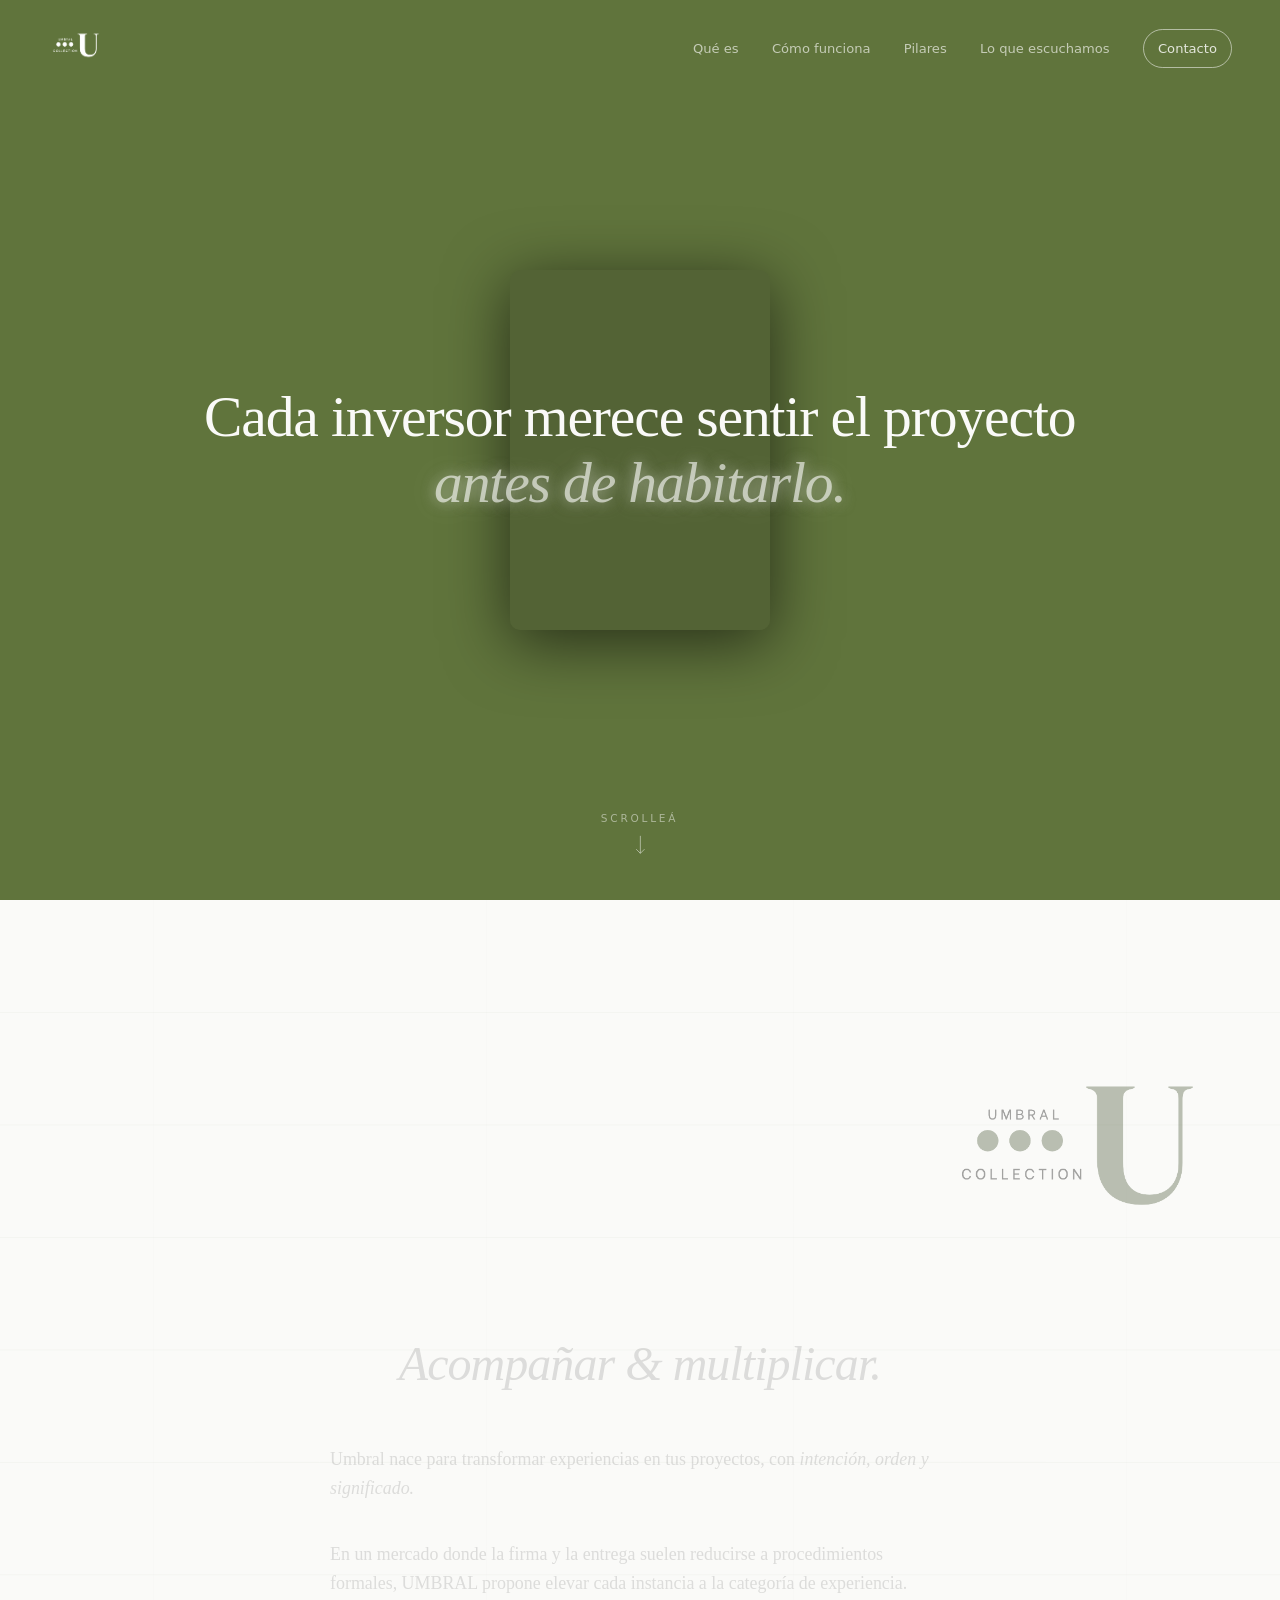
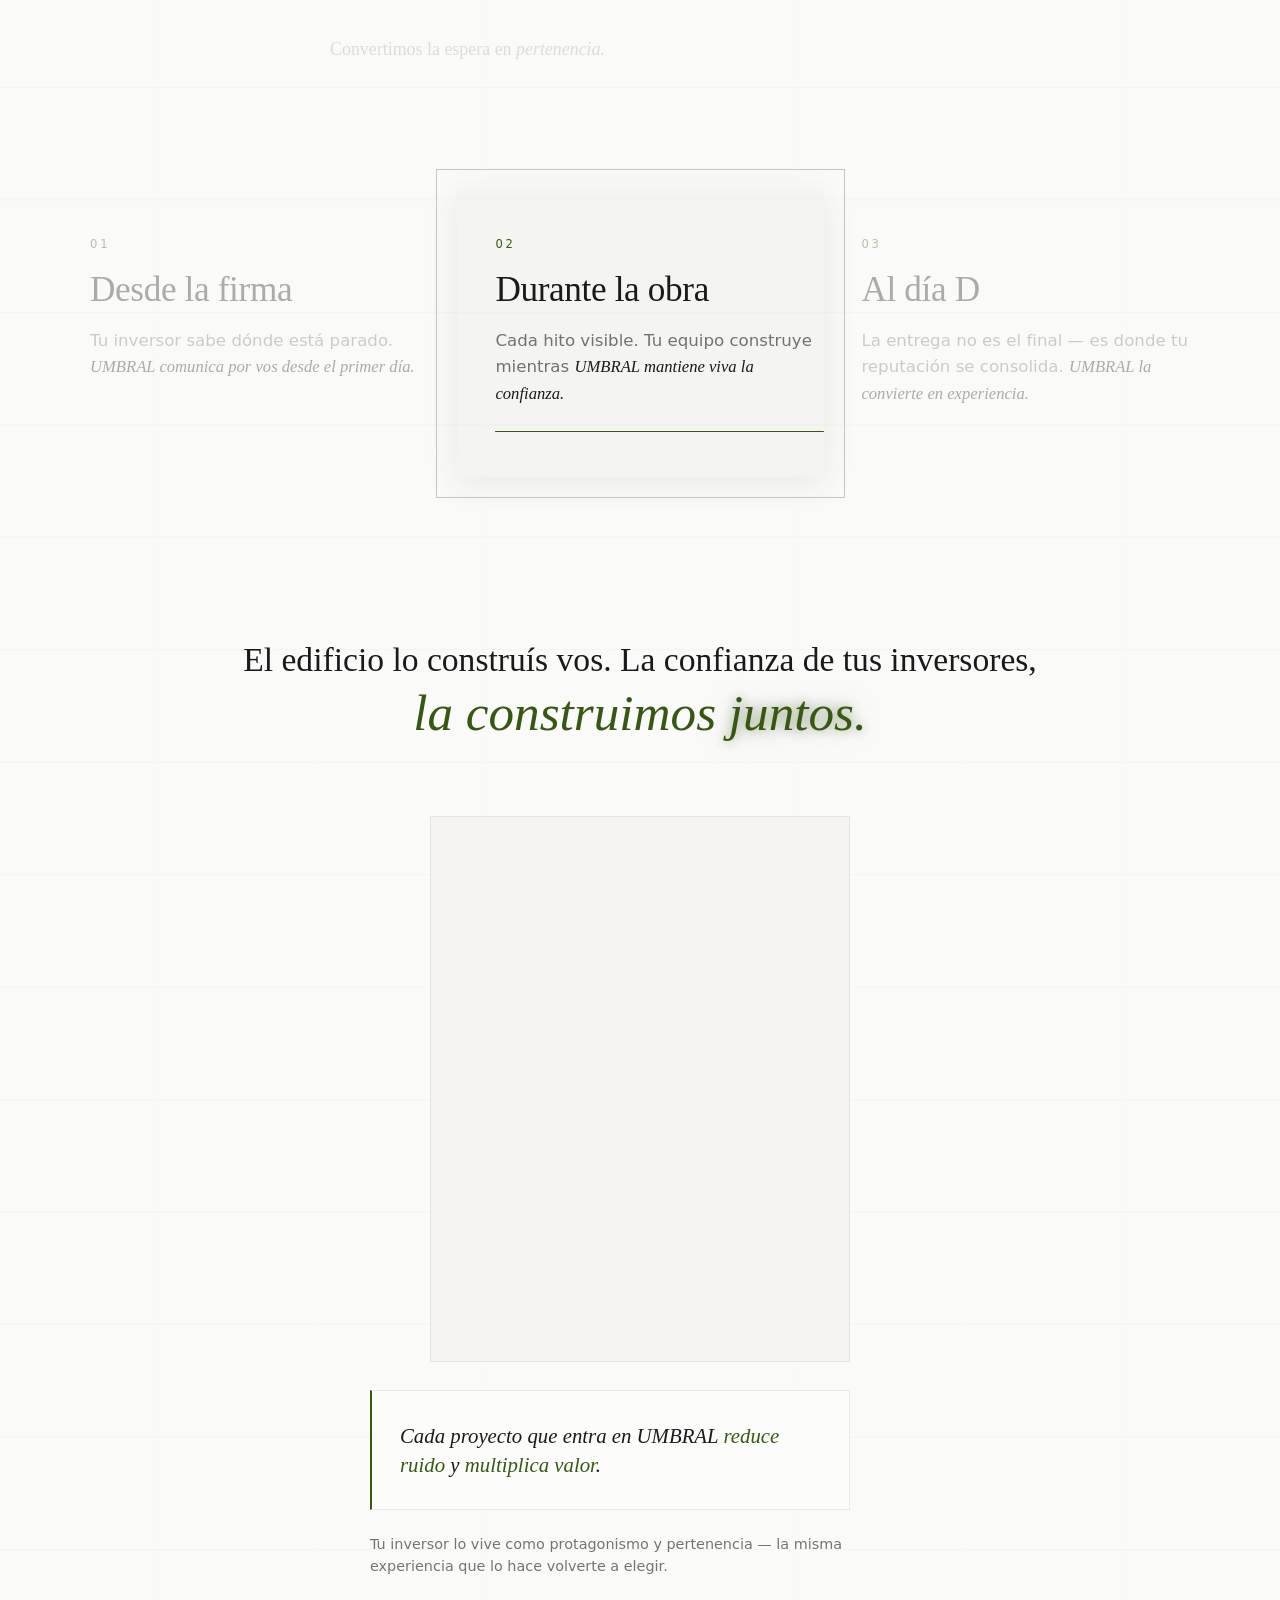
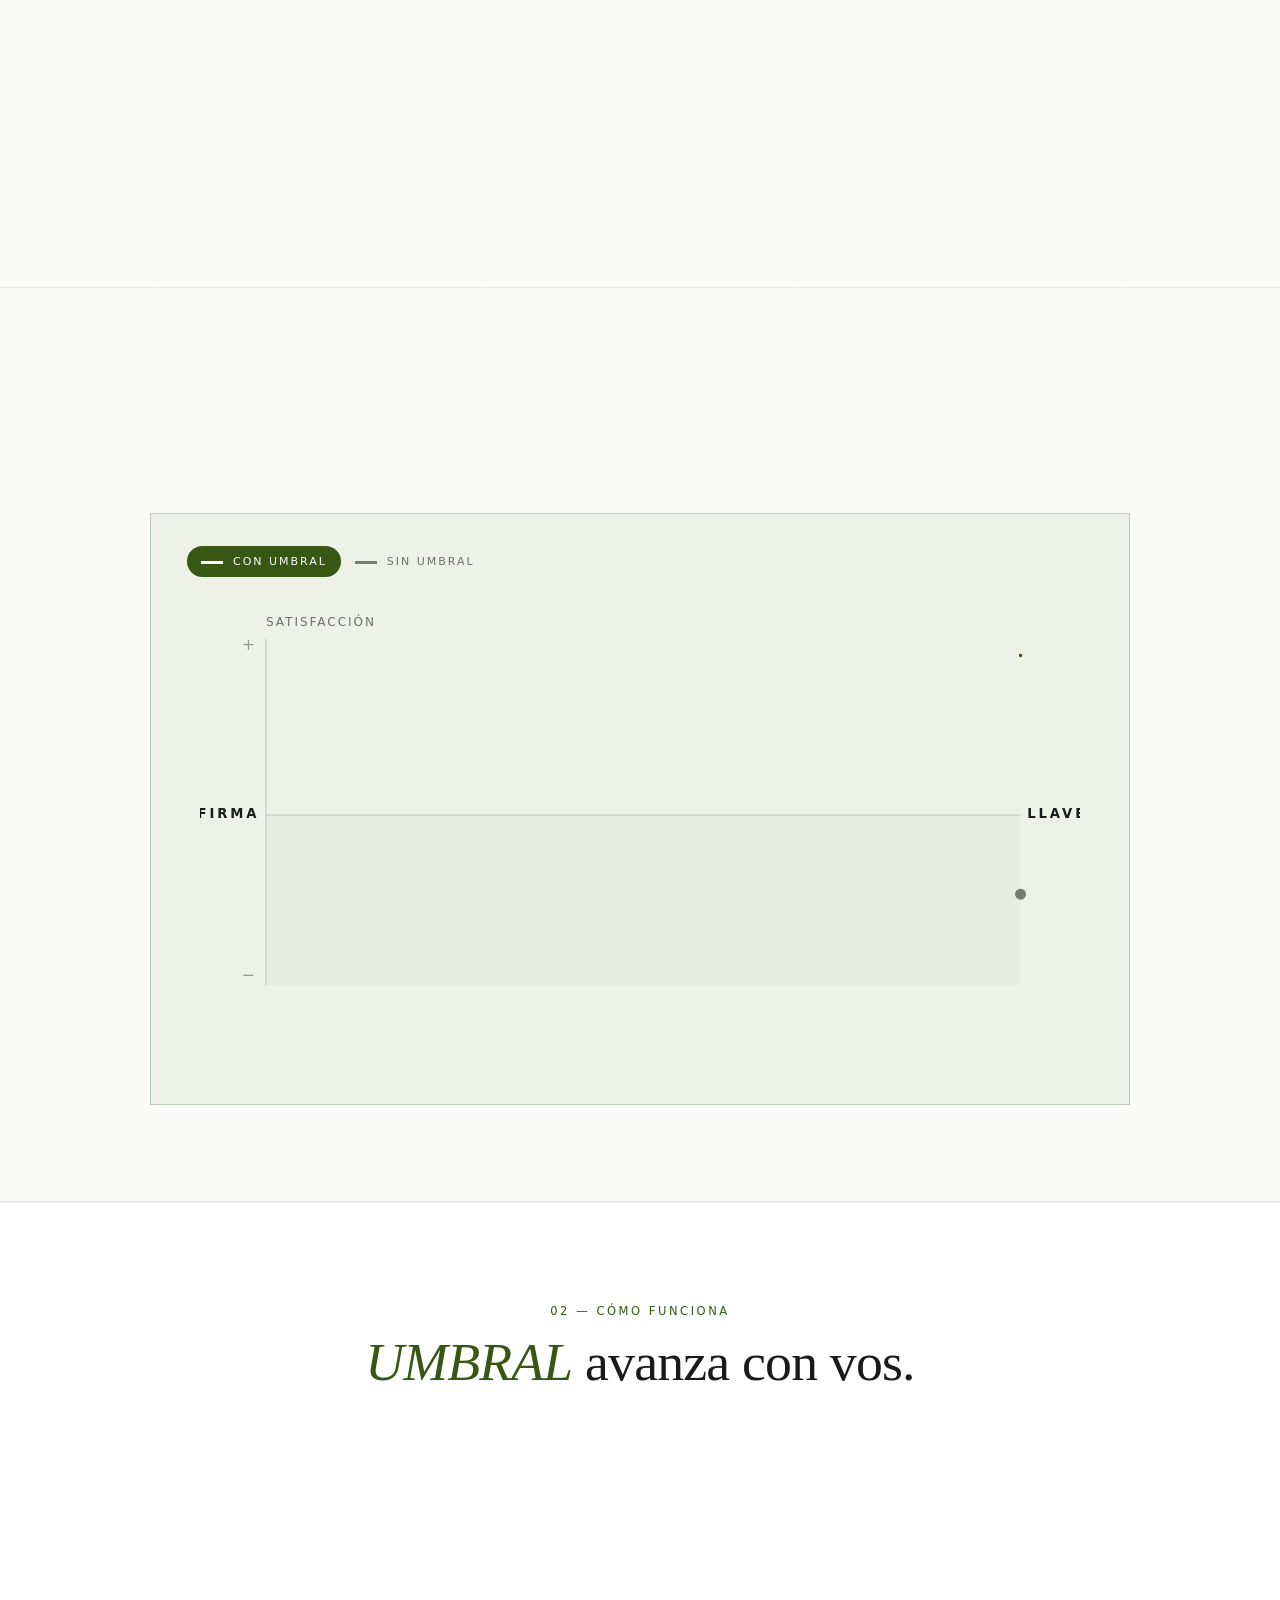
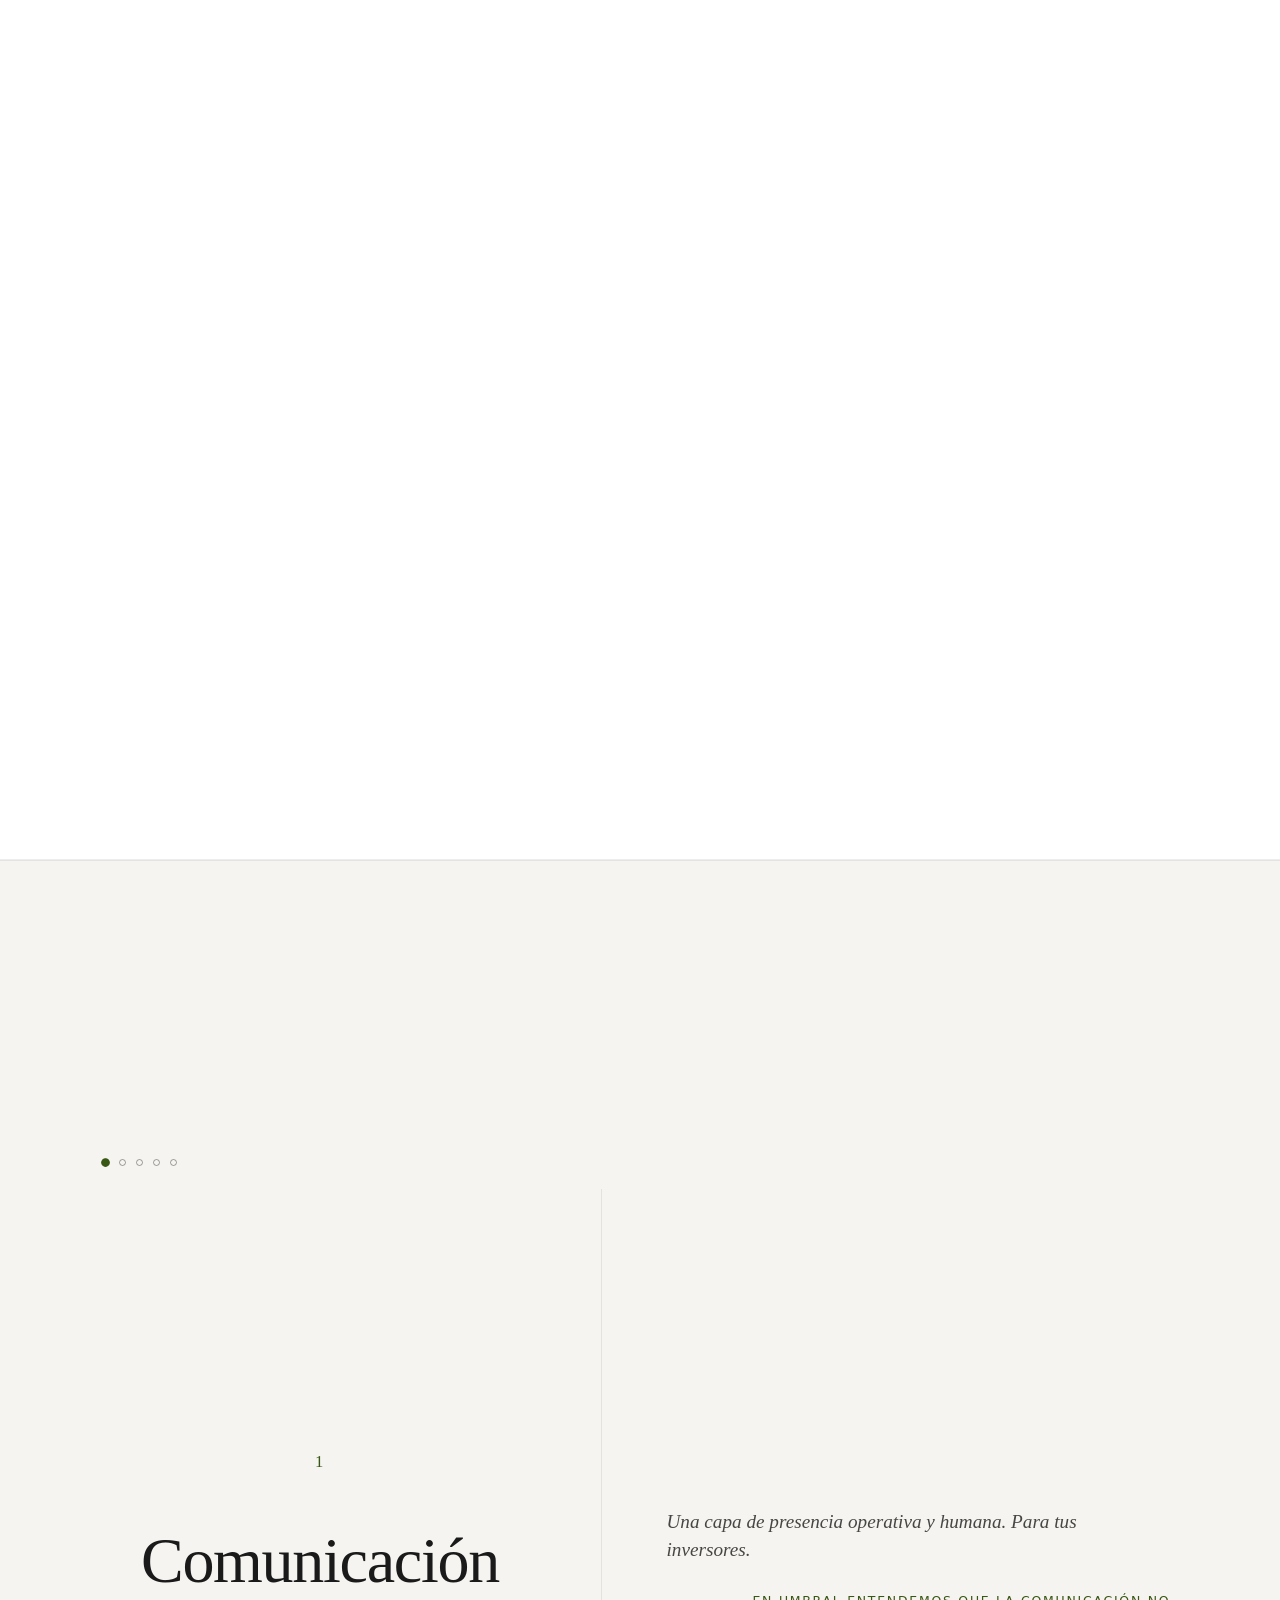
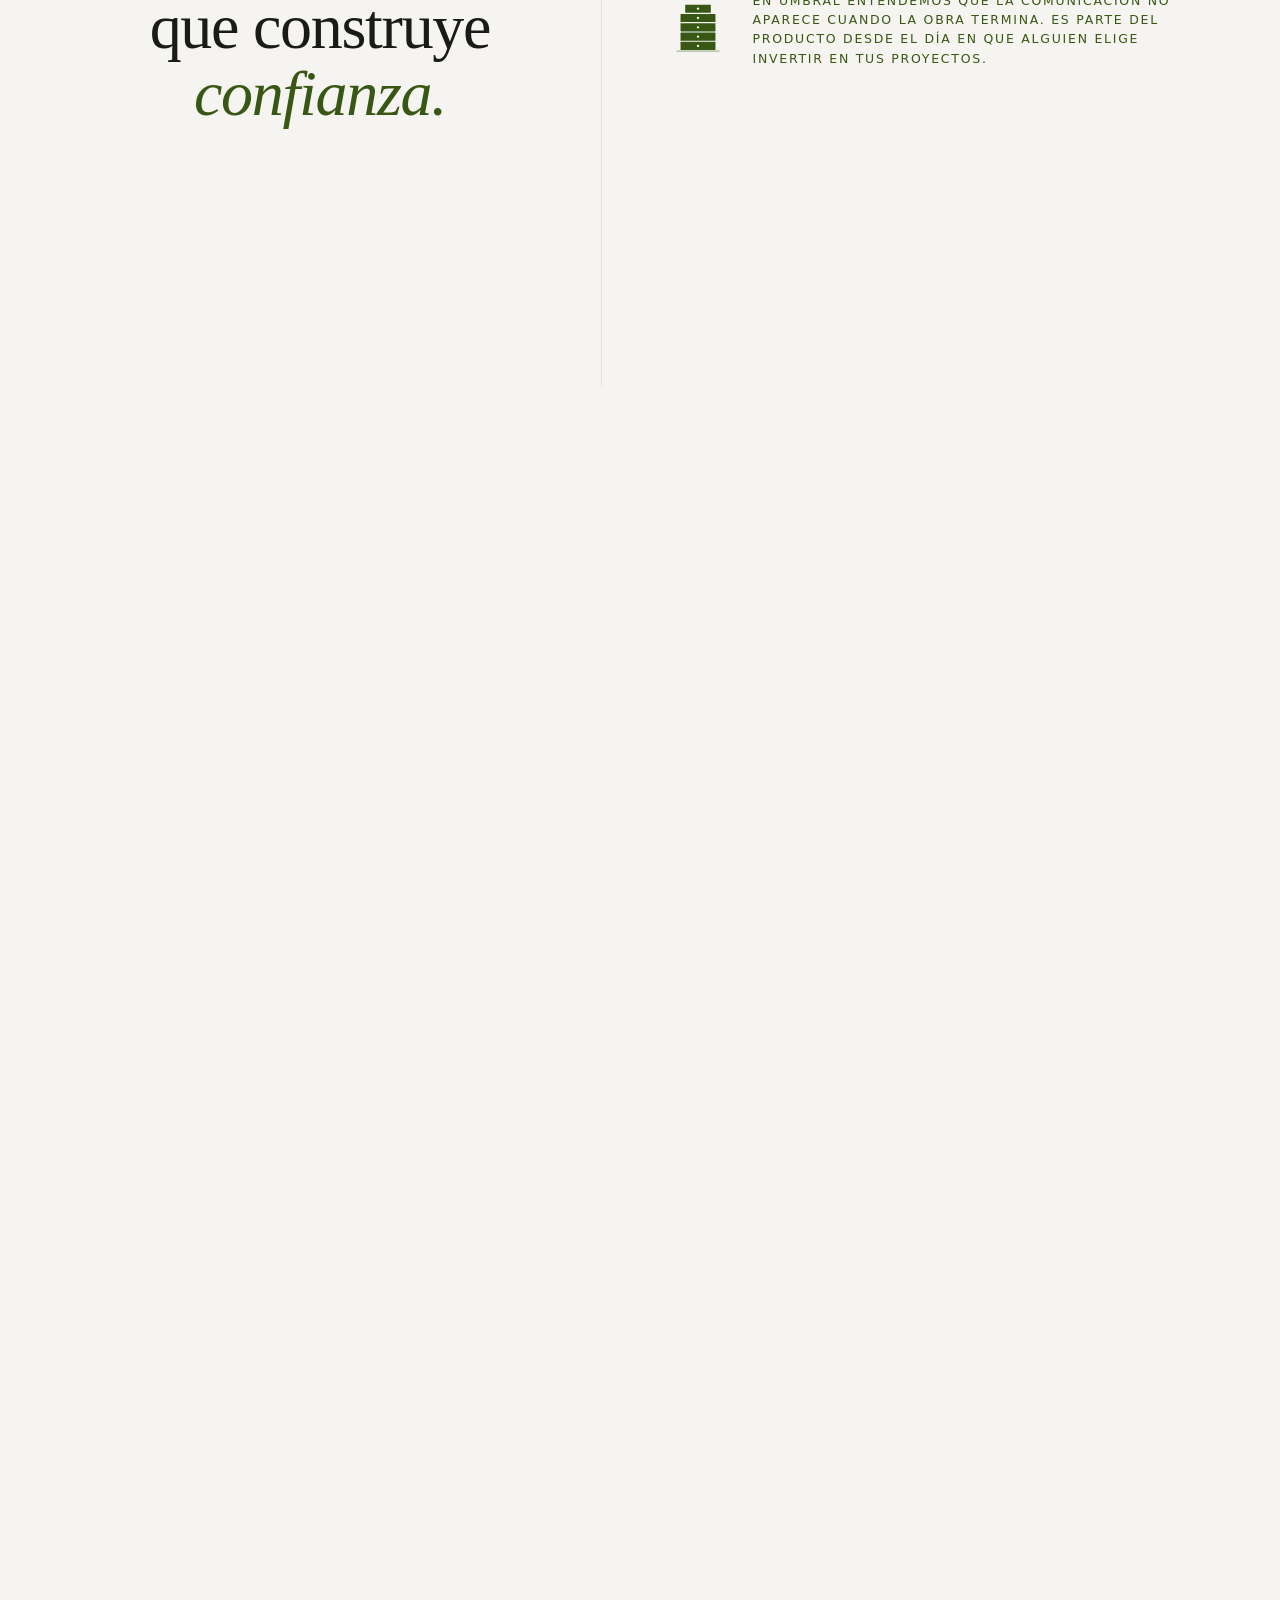
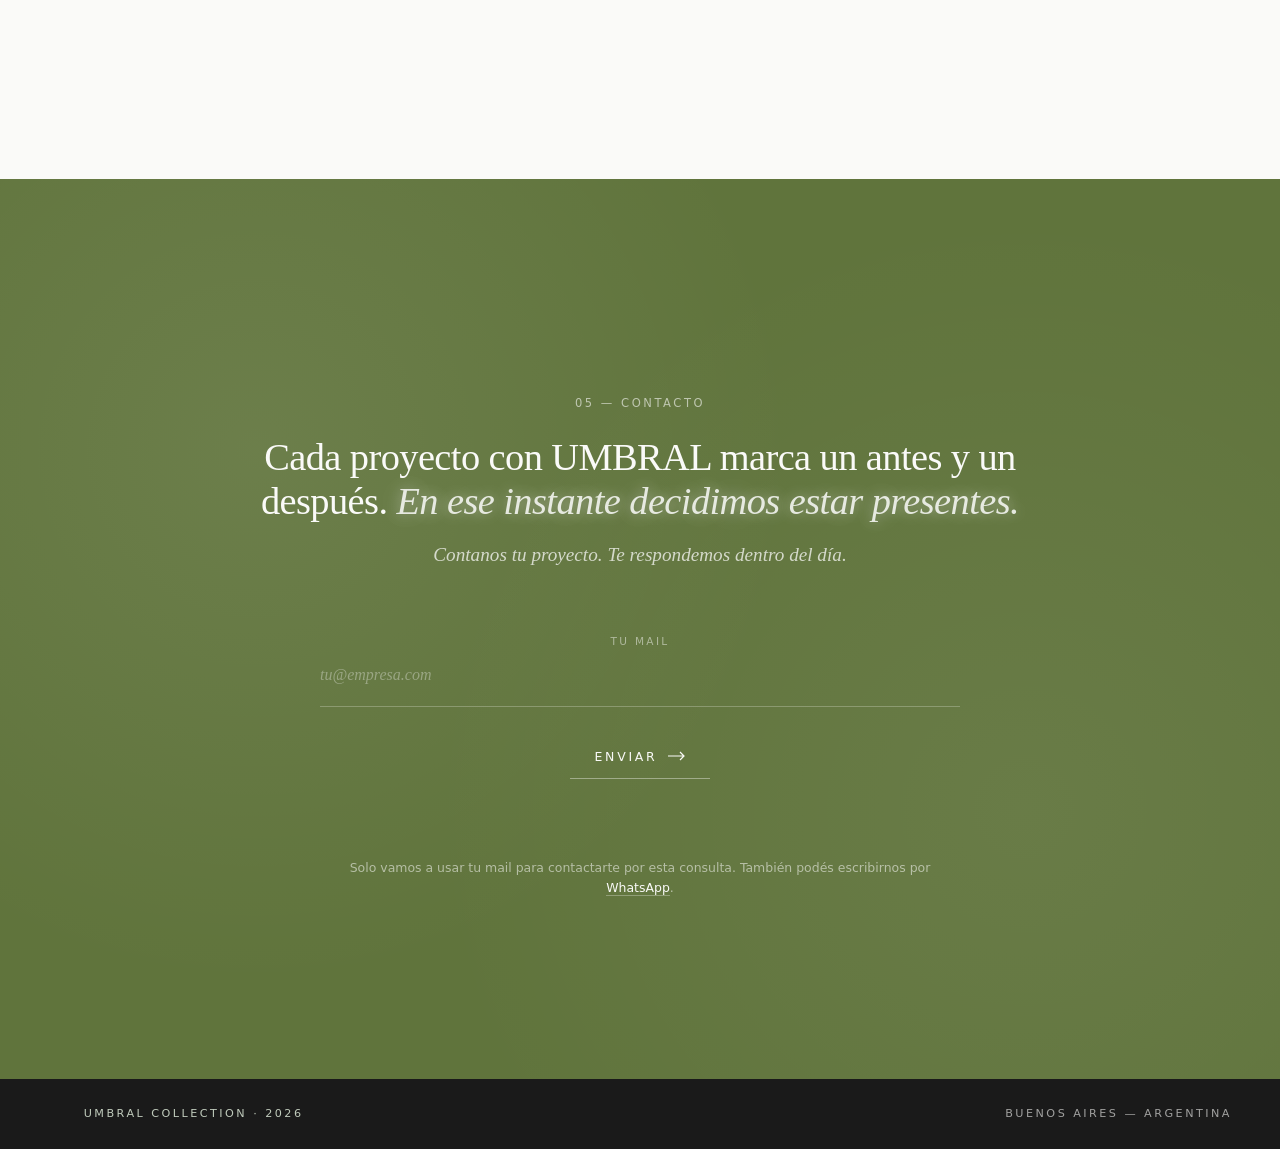
==== commit 1ff19860: "small changes" ====
--- a/index.html
+++ b/index.html
@@ -492,8 +492,8 @@
               <img class="pilar-num-mark" src="./assets/logo-u-dots.png" alt="" aria-hidden="true" decoding="async" loading="lazy">
               <span class="pilar-num-digit">3</span>
             </span>
+            <h3 class="pilar-slide-title">Inteligencia <em>UMBRAL.</em></h3>
             <span class="pilar-slide-kicker">Beneficios</span>
-            <h3 class="pilar-slide-title">Inteligencia <em>UMBRAL.</em></h3>
           </div>
           <div class="pilar-slide-body">
             <p class="pilar-slide-lead">Dos planos, una misma visión — para desarrolladores e inversores dentro del sistema.</p>
@@ -672,10 +672,9 @@
      ═══════════════════════════════════════════════════════════════ -->
 <section class="agenda" aria-label="Compromiso con la Agenda 2030">
   <div class="agenda-box reveal">
-    <span class="agenda-kicker">Compromiso</span>
-    <h2 class="agenda-title">Construimos pensando en <em>2030.</em></h2>
+    <span class="agenda-kicker">AGENDA 2030</span>
     <p class="agenda-body">
-      UMBRAL adhiere a una visión de desarrollo alineada con los principios de la <strong>Agenda 2030</strong>: transparencia, comunidad, innovación y sostenibilidad aplicada a la experiencia urbana.
+      UMBRAL, comprometida con <strong>Agenda 203♻️</strong>.
     </p>
     <p class="agenda-payoff">
       No solo acompañamos proyectos.<br>
--- a/styles.css
+++ b/styles.css
@@ -1124,14 +1124,16 @@
   font-style: italic;
 }
 .agenda-body {
-  font-family: var(--sans);
-  font-size: clamp(0.92rem, 2.4vw, 1rem);
-  line-height: 1.55;
-  color: var(--ink-60);
+  font-family: var(--serif);
+  font-size: clamp(1.5rem, 4.5vw, 2.4rem);
+  line-height: 1.2;
+  letter-spacing: -0.01em;
+  color: var(--ink);
   margin: 0 auto;
-  max-width: 56ch;
-}
-.agenda-body strong { color: var(--ink); font-weight: 500; }
+  max-width: 22ch;
+  text-wrap: balance;
+}
+.agenda-body strong { color: var(--green); font-weight: 400; font-style: italic; }
 
 /* Payoff de cierre — dos líneas: setup en sans + línea final serif italic
    verde, mismo treatment editorial que usan los <em> del resto del sitio. */
@@ -1432,6 +1434,10 @@
     padding: 14px 24px;
     font-size: 0.76rem;
     letter-spacing: 0.14em;
+    /* Desktop: el body del slide tiene align-items: center; el align-self
+       flex-start de mobile rompe esa centralización y deja el botón pegado
+       a la izquierda. En desktop lo centramos como el resto del contenido. */
+    align-self: center;
   }
   .pilar-slide-cta svg { width: 22px; height: 10px; }
 }
@@ -1545,7 +1551,7 @@
     line-height: 1.04;
   }
 
-  /* Columna derecha: contenido centrado vertical y horizontalmente */
+  /* Columna derecha: vertical center, contenido alineado a la izquierda */
   .pilar-slide-body {
     padding: 0 0 0 clamp(40px, 5vw, 80px);
     max-height: none;
@@ -1554,14 +1560,12 @@
     flex-direction: column;
     gap: 16px;
     justify-content: center;        /* vertical center */
-    align-items: center;            /* horizontal center */
-    text-align: center;
+    align-items: flex-start;        /* bloques pegados al borde izquierdo */
+    text-align: left;
   }
   .pilar-slide-body .pilar-slide-lead { max-width: 52ch; }
-  /* El texto dentro del callout inline vuelve a left-align — uppercase
-     verde multilínea centrado se ve dentado */
-  .pilar-foot-inline .pilar-slide-foot,
-  .pilar-foot-inline .pilar-slide-foot--script { text-align: left; }
+  /* CTA: anclado al borde izquierdo */
+  .pilar-slide-body .pilar-slide-cta { align-self: flex-start; }
   .pilar-slide-lead  { font-size: clamp(1.05rem, 1.5vw, 1.22rem); }
   .pilar-slide-list li { font-size: 0.95rem; }
   .pilar-slide-cols  { grid-template-columns: 1fr 1fr; gap: 28px; }
@@ -3026,14 +3030,16 @@
   margin: 14px 0 10px;
 }
 @media (min-width: 768px) {
-  /* Desktop: respeta el alto del slide pero permite scroll interno si excede.
-     gap más chico y ecuación más compacta para que en la mayoría de casos no haga falta scroll. */
+  /* Desktop: contenido vertically centered (antes era flex-start, que dejaba
+     el bloque pegado al borde superior y desbalanceaba la columna izquierda
+     que sí tiene su título centrado). Padding generoso para que aún
+     centrando, el contenido tenga aire arriba y abajo. */
   .pilar-slide--inteligencia .pilar-slide-body {
     max-height: 86vh;
     overflow-y: auto;
-    justify-content: flex-start;
-    padding-top: clamp(20px, 3vh, 40px);
-    padding-bottom: clamp(20px, 3vh, 40px);
+    justify-content: center;
+    padding-top: clamp(40px, 6vh, 80px);
+    padding-bottom: clamp(40px, 6vh, 80px);
     gap: 12px;
     /* Scrollbar discreto cuando aparece */
     scrollbar-width: thin;
@@ -3061,6 +3067,16 @@
   .pilar-slide--inteligencia .pilar-3-eq-icon { width: 52px; height: 52px; }
   .pilar-slide--inteligencia .pilar-3-eq-icon--wide { width: 88px; }
   .pilar-slide--inteligencia .pilar-3-eq-op { font-size: 1.6rem; }
+
+  /* Pilar 5 (Banca): el body es alto (lead + figure + bullets + CTA + foot)
+     y el justify-content: center default no daba suficiente respiro arriba.
+     Padding-top/bottom explícito para que el contenido no quede pegado al
+     borde superior del slide, manteniendo el centrado vertical. */
+  .pilar-slide--banca .pilar-slide-body {
+    padding-top: clamp(40px, 6vh, 80px);
+    padding-bottom: clamp(40px, 6vh, 80px);
+    justify-content: center;
+  }
 }
 
 
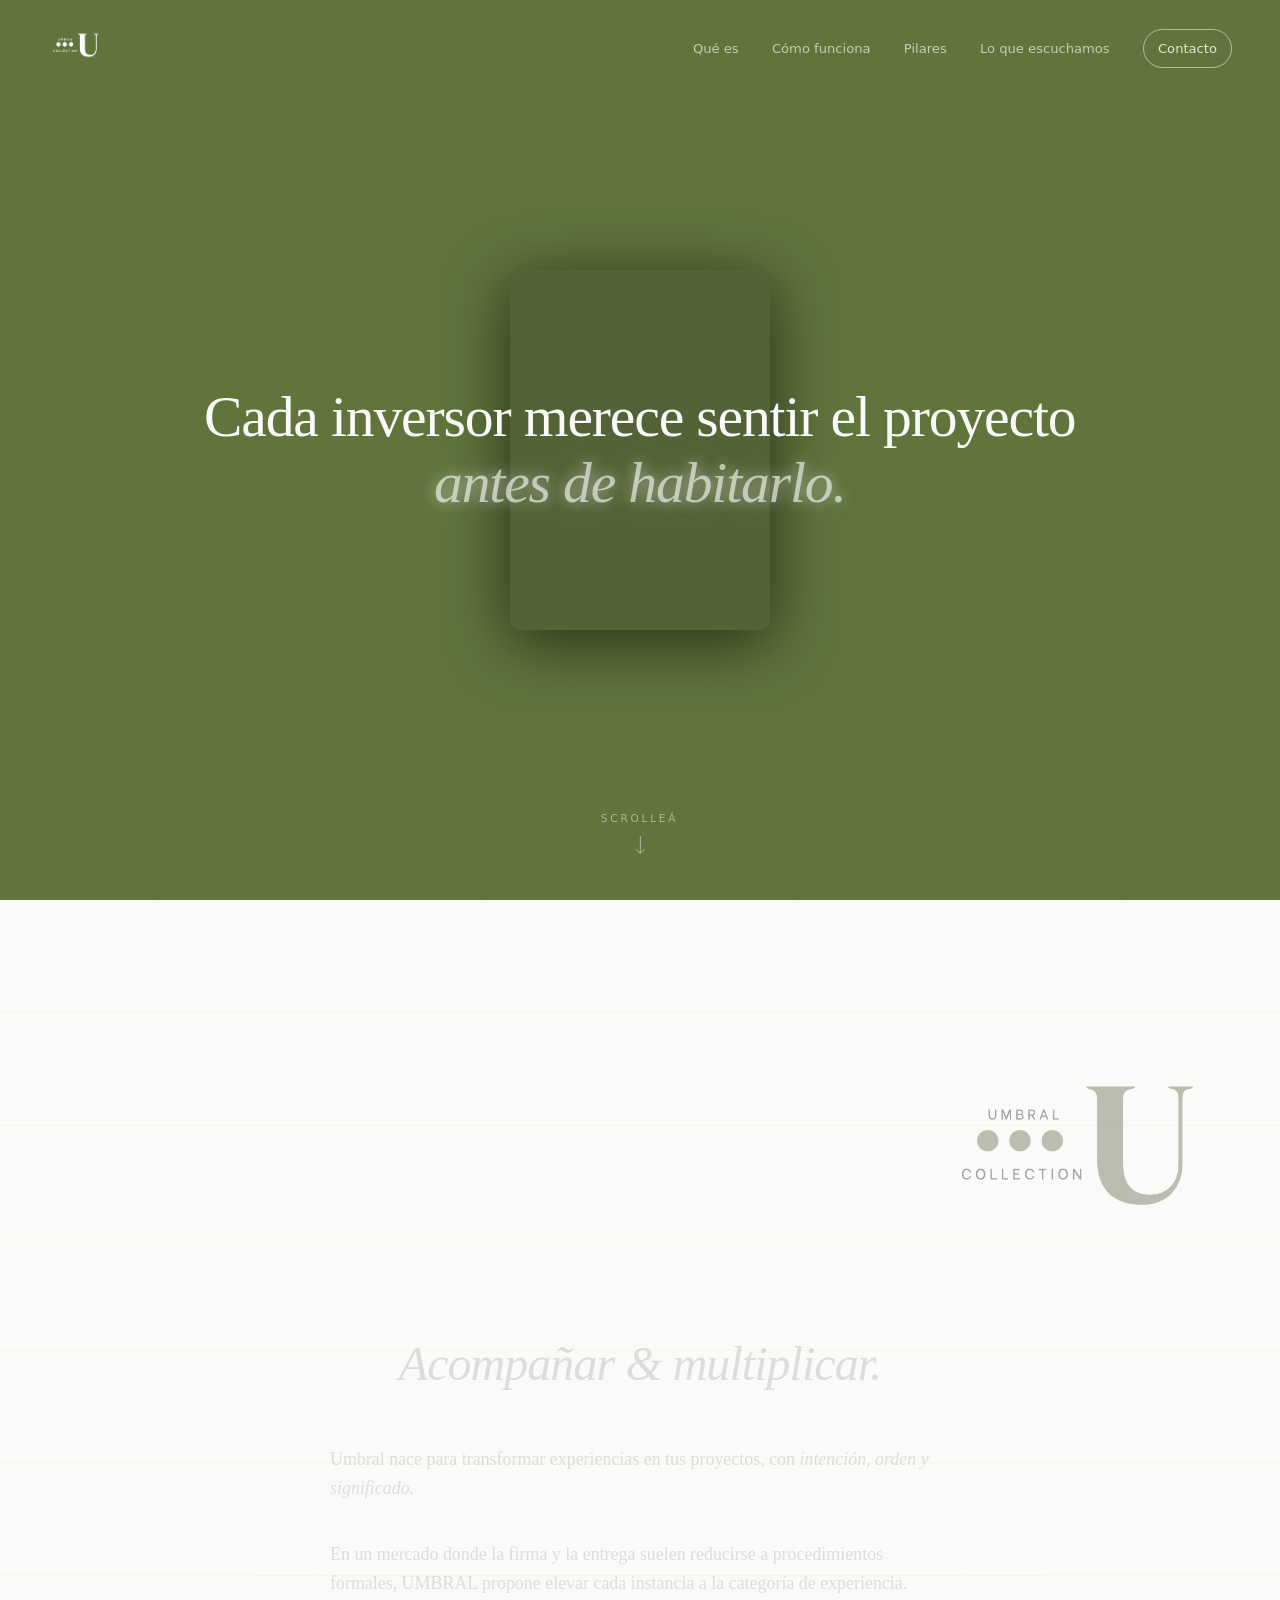
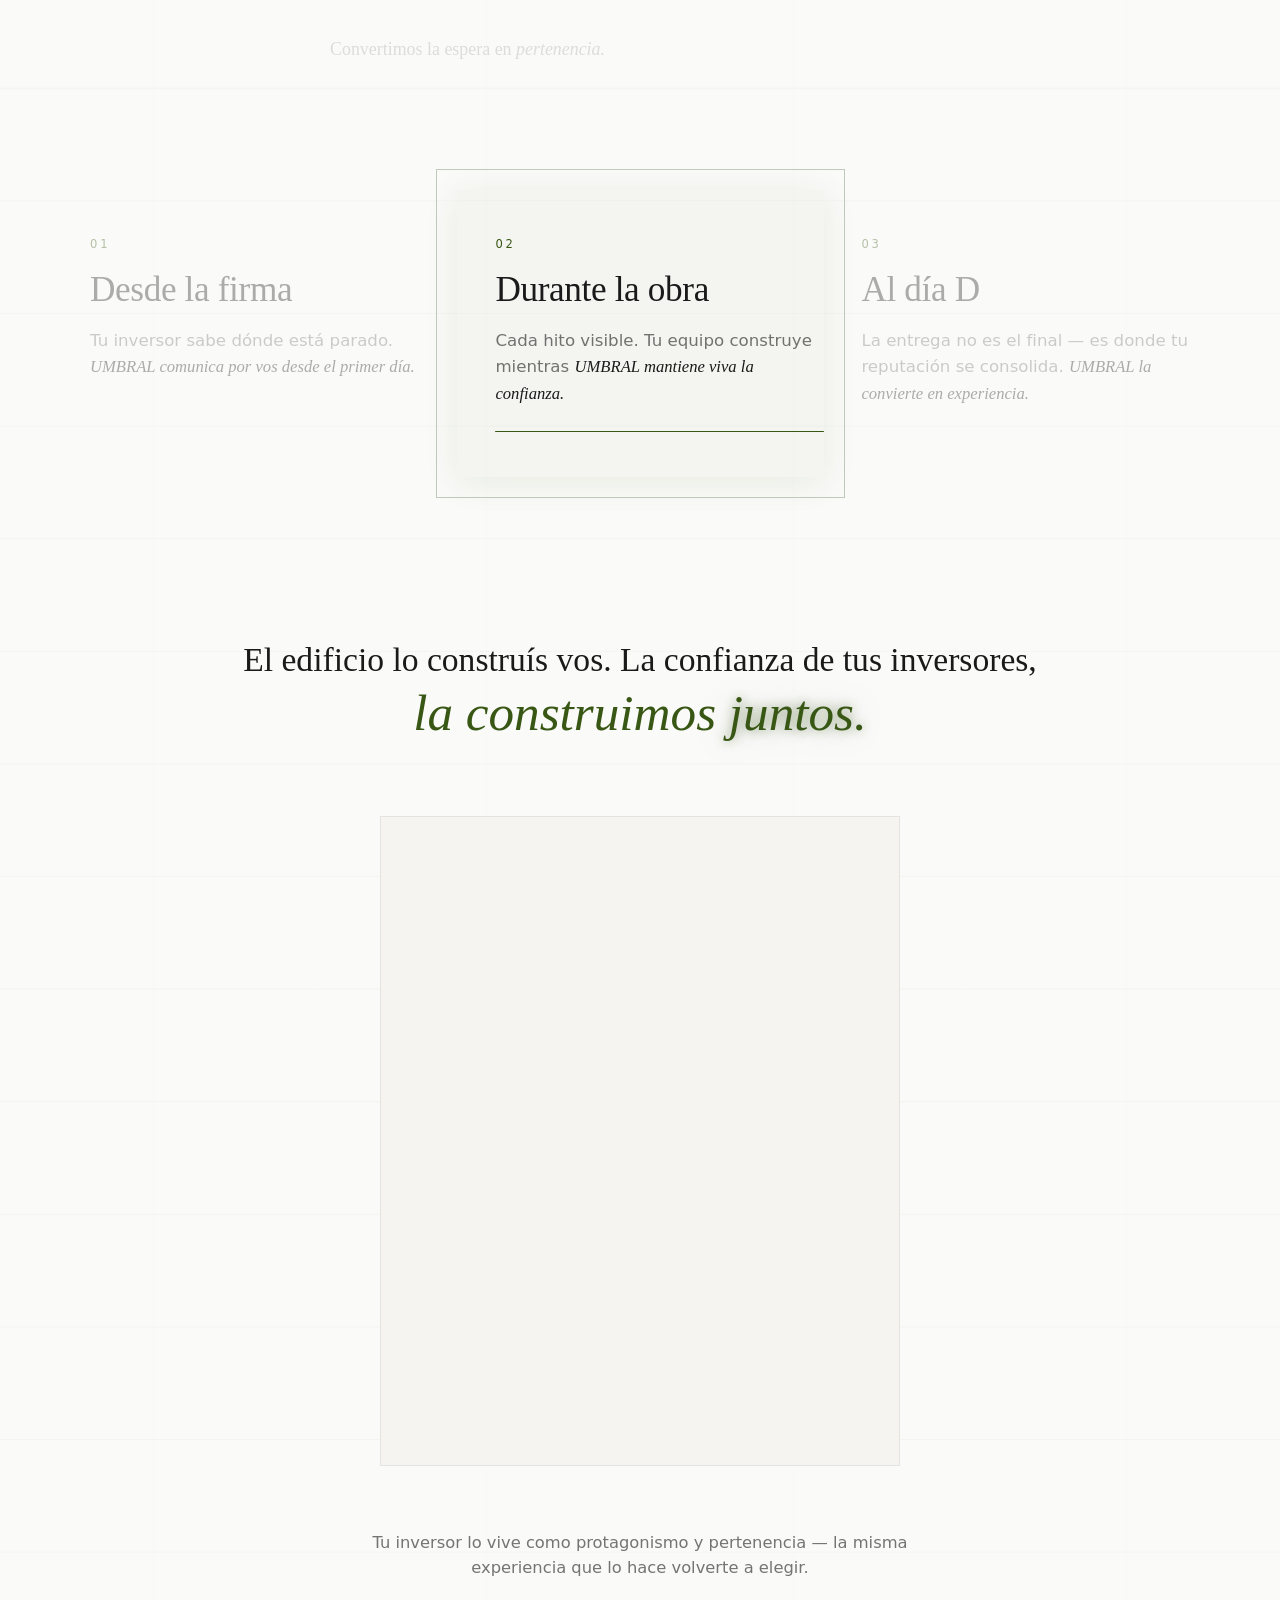
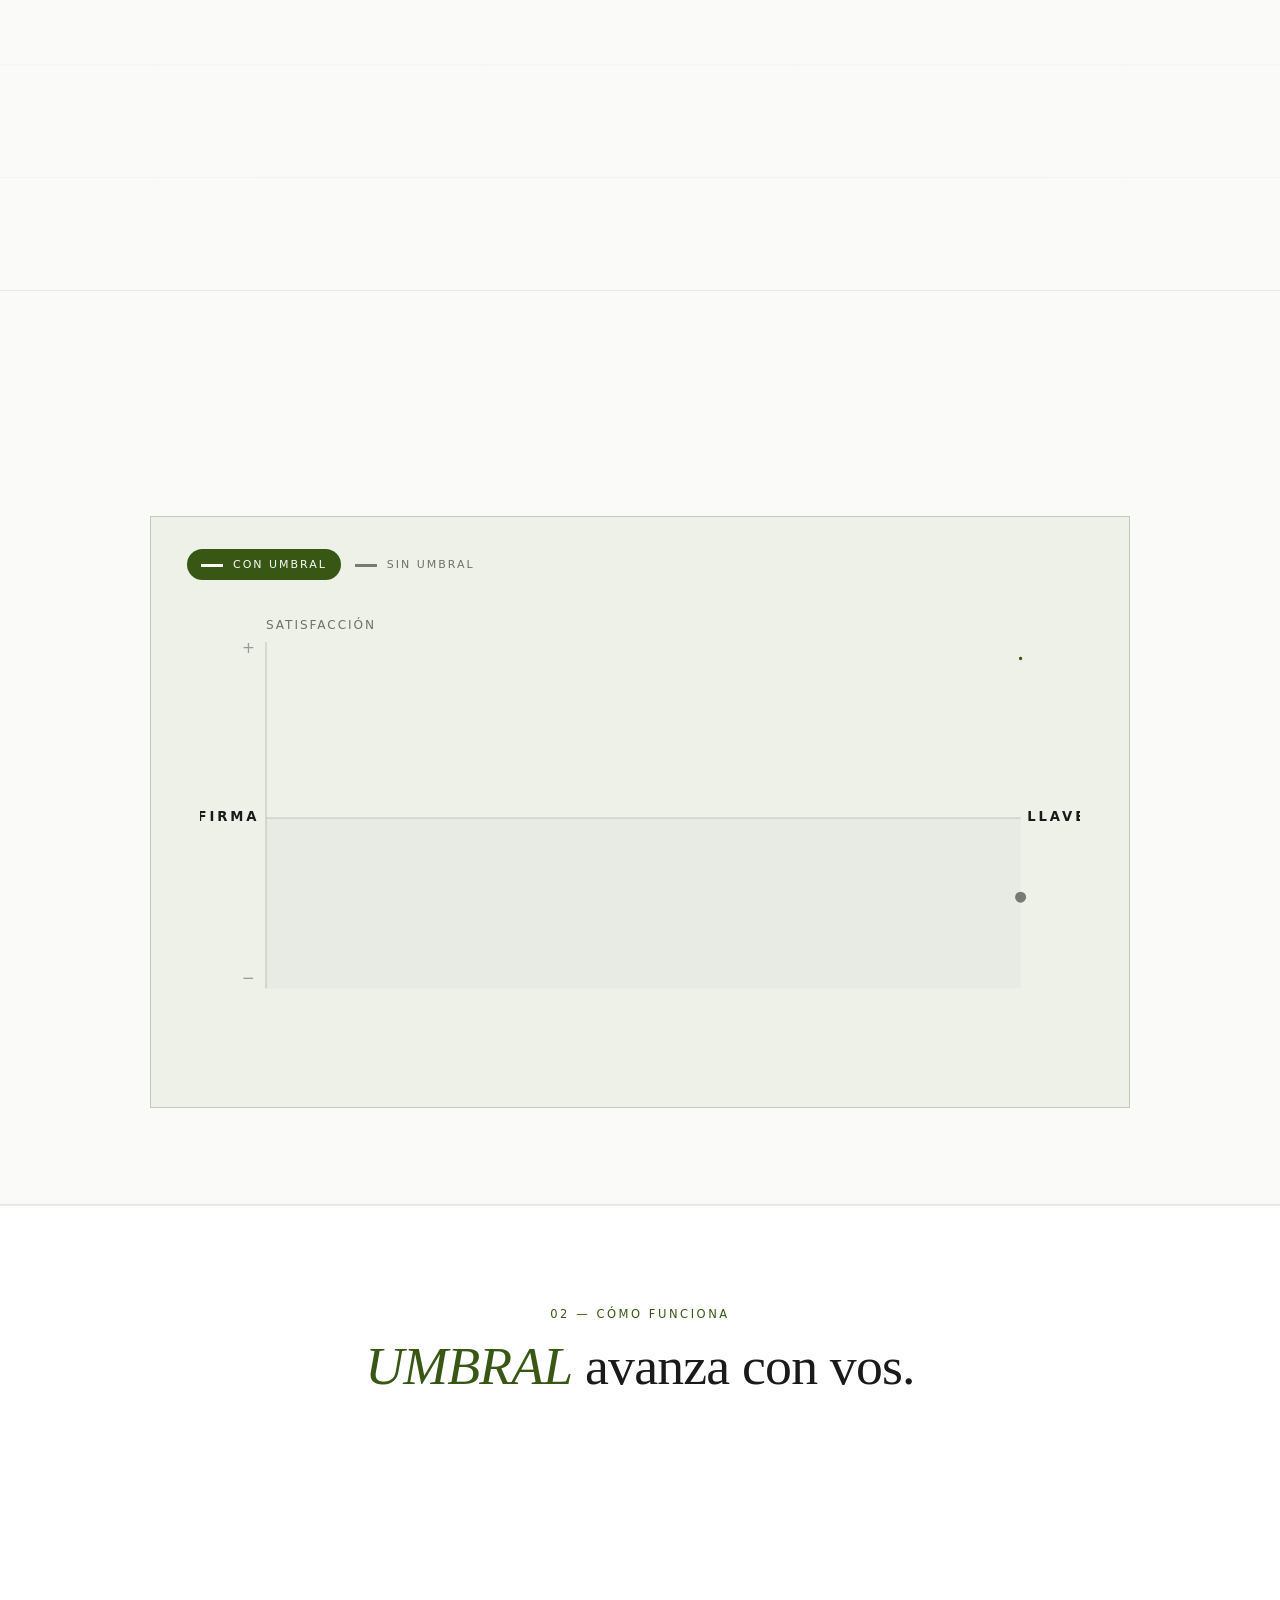
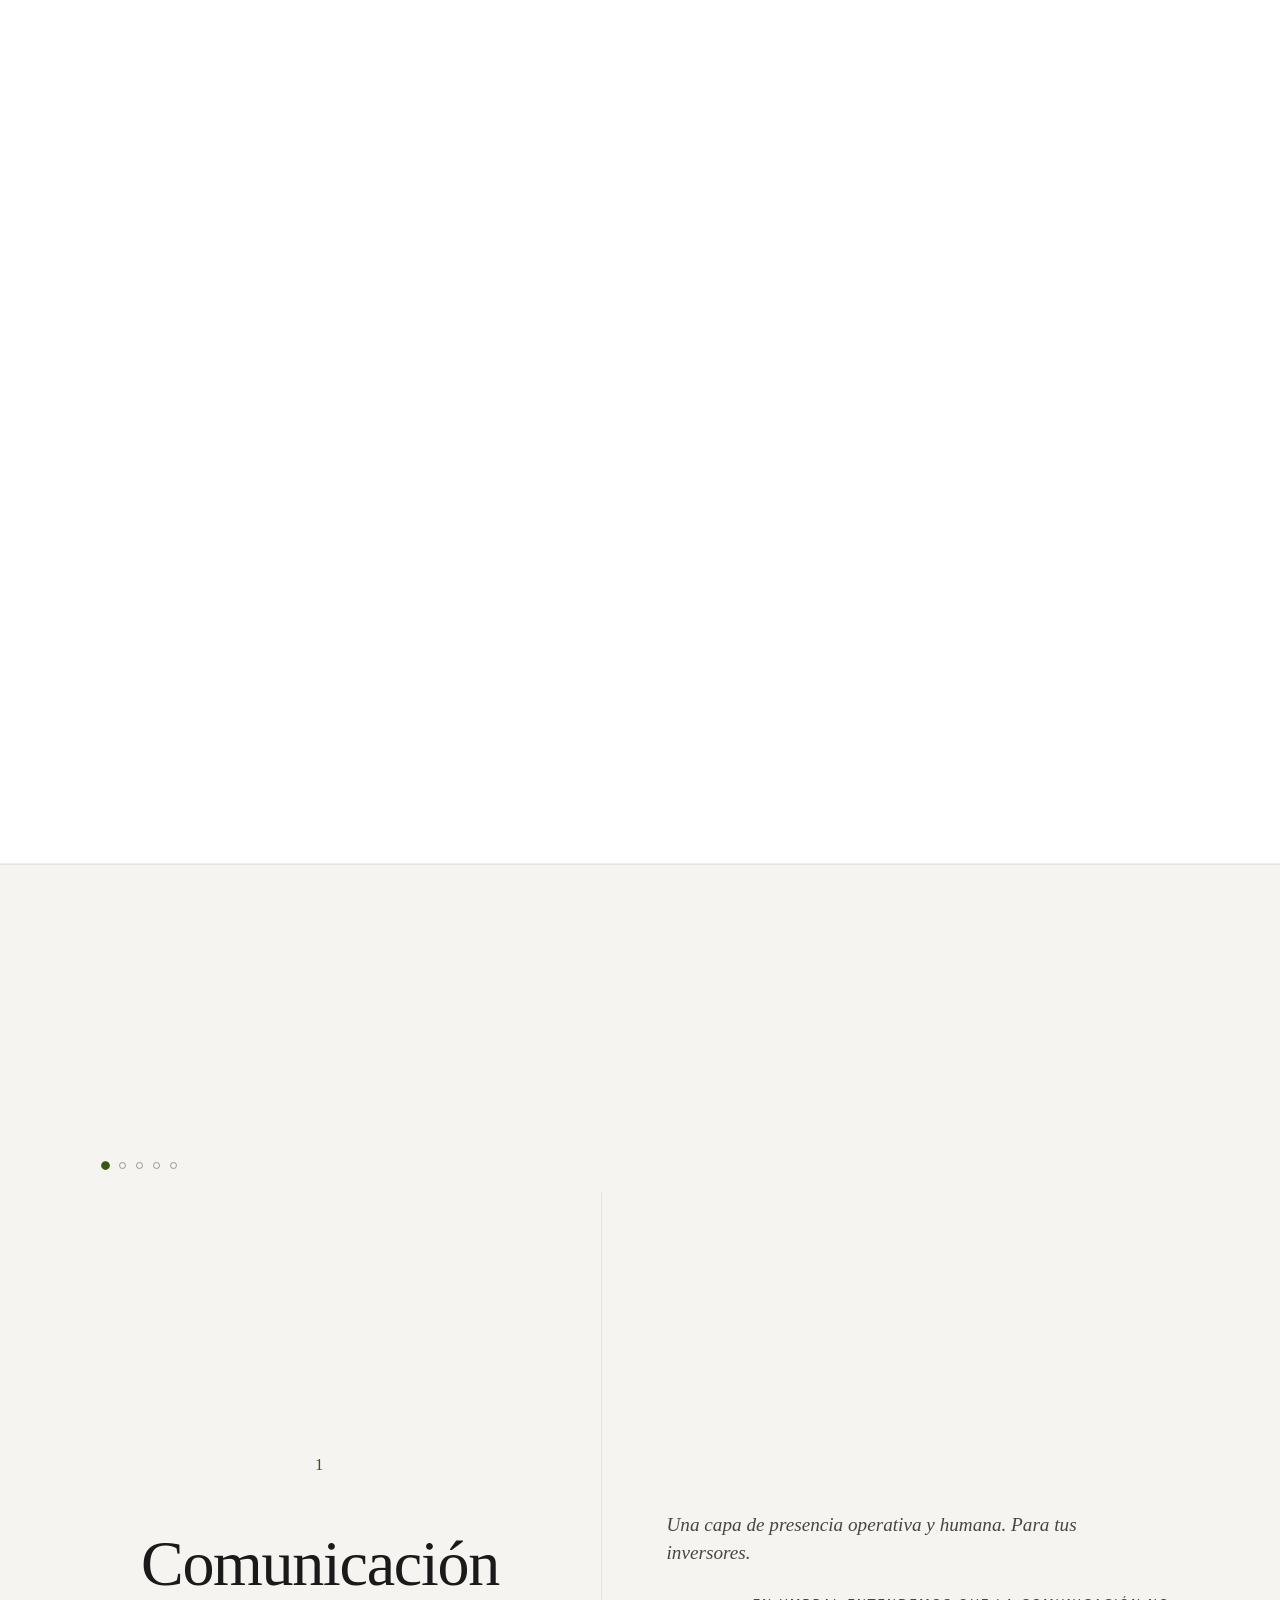
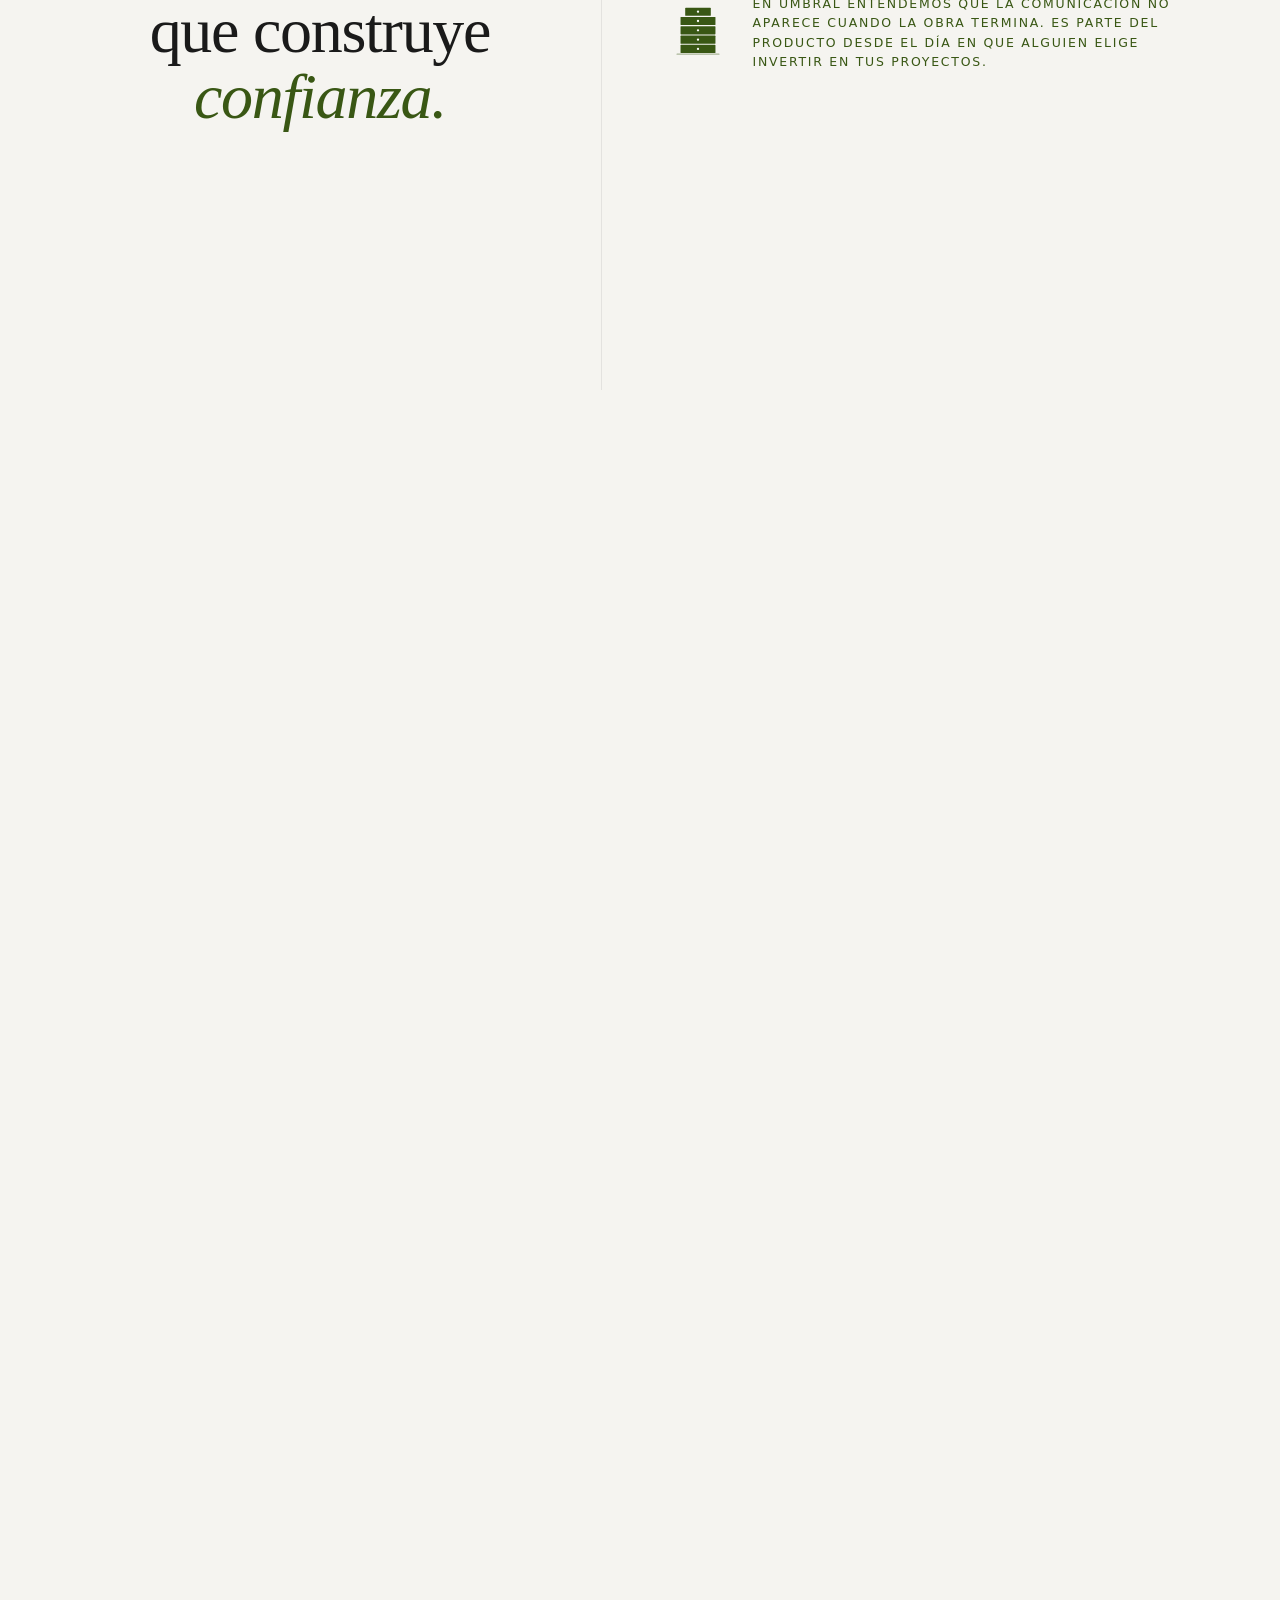
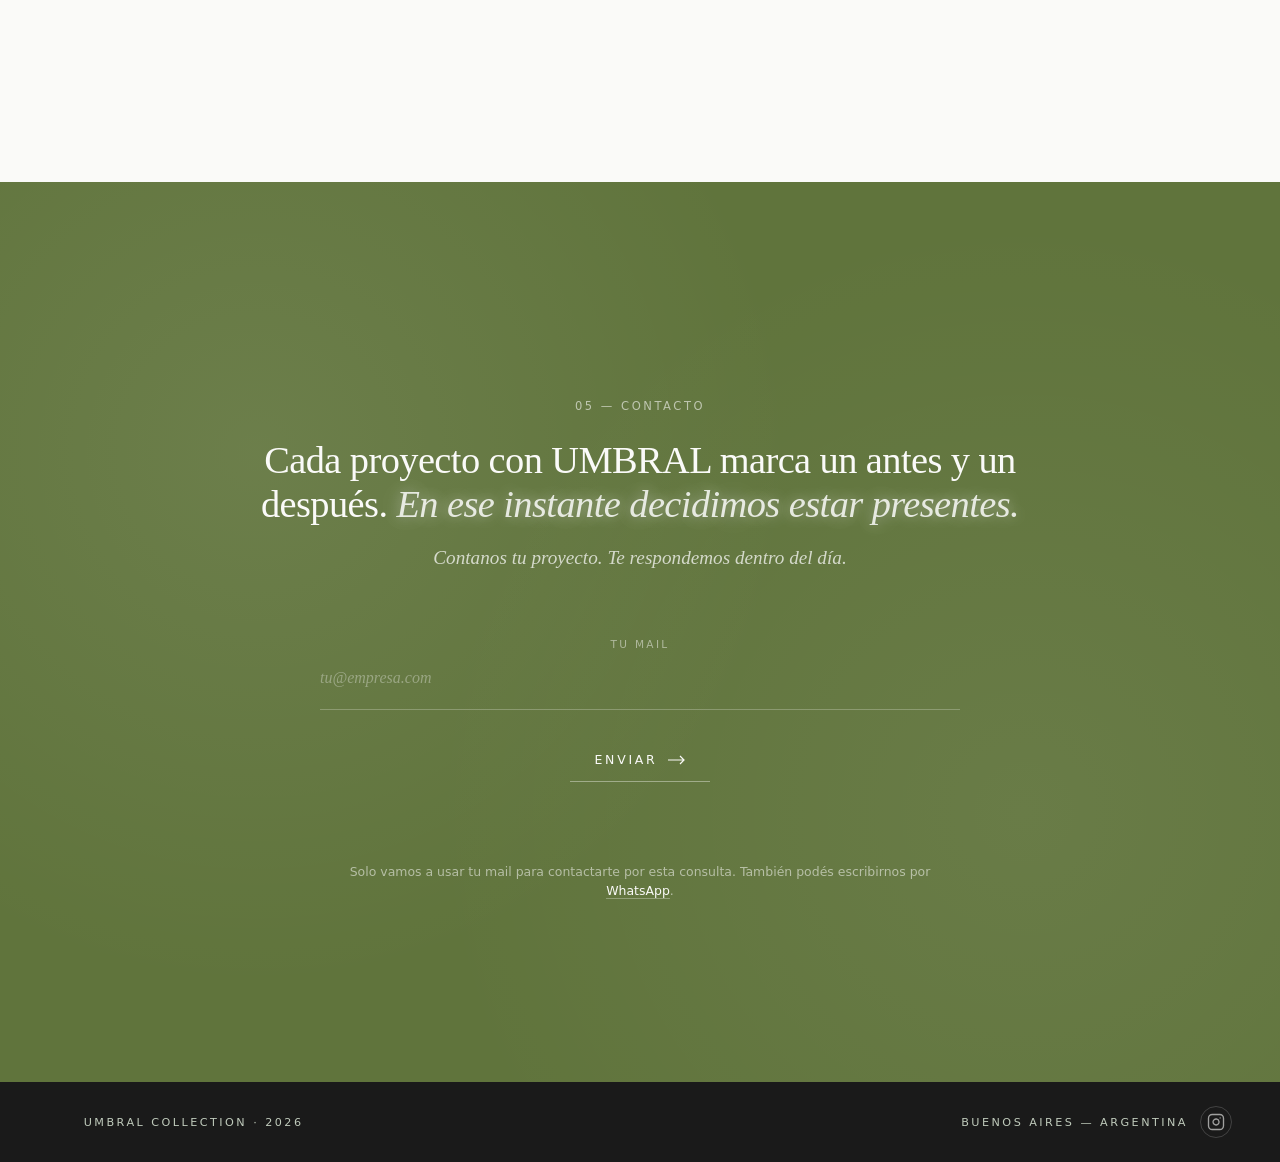
==== commit 7b47c0d0: "edit foto edificio" ====
--- a/index.html
+++ b/index.html
@@ -155,13 +155,13 @@
   <!-- Para tu desarrolladora -->
   <div class="perfil-grid">
     <p class="perfil-hook">El edificio lo construís vos. La confianza de tus inversores,<br><em class="perfil-hook-payoff">la construimos <span class="juntos-word">juntos.</span></em></p>
-    <div class="perfil-visual perfil-visual--foto" aria-hidden="true">
-      <img src="./assets/edificio_paso3.jpg" alt="" decoding="async" loading="lazy">
+    <div class="perfil-visual perfil-visual--foto">
+      <img src="./assets/hoja-a-plano.png" alt="" decoding="async" loading="lazy">
+      <div class="perfil-overlay-card" role="figure">
+        <p>Cada proyecto que entra en UMBRAL <em>reduce ruido</em> y <em>multiplica valor</em>.</p>
+      </div>
     </div>
-    <div class="perfil-content">
-      <p class="perfil-close">Cada proyecto que entra en UMBRAL <em>reduce ruido</em> y <em>multiplica valor</em>.</p>
-      <p class="perfil-inv-note">Tu inversor lo vive como protagonismo y pertenencia — la misma experiencia que lo hace volverte a elegir.</p>
-    </div>
+    <p class="perfil-inv-note">Tu inversor lo vive como protagonismo y pertenencia — la misma experiencia que lo hace volverte a elegir.</p>
   </div>
 
   <!-- CTA 2: WhatsApp -->
@@ -834,7 +834,16 @@
     <img src="./assets/logo-mark-white.png" alt="" width="28" height="26" decoding="async" loading="lazy">
     <span>UMBRAL Collection · 2026</span>
   </div>
-  <span>Buenos Aires — Argentina</span>
+  <div class="foot-right">
+    <span>Buenos Aires — Argentina</span>
+    <a class="foot-ig" href="https://www.instagram.com/umbral.collection" target="_blank" rel="noopener noreferrer" aria-label="Seguinos en Instagram">
+      <svg width="18" height="18" viewBox="0 0 24 24" fill="none" stroke="currentColor" stroke-width="1.8" stroke-linecap="round" stroke-linejoin="round" aria-hidden="true">
+        <rect x="2" y="2" width="20" height="20" rx="5" ry="5"/>
+        <path d="M16 11.37A4 4 0 1 1 12.63 8 4 4 0 0 1 16 11.37z"/>
+        <line x1="17.5" y1="6.5" x2="17.51" y2="6.5"/>
+      </svg>
+    </a>
+  </div>
 </footer>
 
 <!-- ═══════════════════════════════════════════════════════════
--- a/styles.css
+++ b/styles.css
@@ -731,31 +731,46 @@
   line-height: 1.45;
 }
 
-.perfil-close {
+.perfil-overlay-card {
+  position: relative;
+  z-index: 2;
+  width: min(80%, 380px);
+  padding: clamp(18px, 3vw, 24px) clamp(20px, 3.6vw, 28px);
+  background: rgba(250, 250, 248, 0.72);
+  backdrop-filter: blur(10px) saturate(1.05);
+  -webkit-backdrop-filter: blur(10px) saturate(1.05);
+  border: 1px solid rgba(57, 87, 20, 0.18);
+  border-left: 2px solid var(--green);
+  box-shadow: 0 18px 48px -22px rgba(26, 26, 26, 0.35);
+  opacity: 0;
+  transform: translateY(14px);
+  transition: opacity 0.9s var(--ease), transform 0.9s var(--ease);
+}
+.perfil-overlay-card.is-in {
+  opacity: 1;
+  transform: translateY(0);
+}
+.perfil-overlay-card p {
+  margin: 0;
   font-family: var(--serif);
   font-style: italic;
-  font-size: clamp(1.05rem, 3.6vw, 1.3rem);
+  font-size: clamp(1.05rem, 2.6vw, 1.35rem);
+  line-height: 1.35;
   color: var(--ink);
-  margin: 0 0 clamp(18px, 2.5vh, 24px);
-  max-width: 480px;
-  padding: clamp(22px, 5vw, 30px) clamp(20px, 4vw, 28px);
-  border: 1px solid var(--ink-10);
-  border-left: 2px solid var(--green);
-  background: rgba(255, 255, 255, 0.45);
-  line-height: 1.4;
-}
-.perfil-close em {
+  text-align: center;
+}
+.perfil-overlay-card em {
   color: var(--green);
   font-style: italic;
-  cursor: default;
 }
 .perfil-inv-note {
   font-family: var(--sans);
-  font-size: 0.9rem;
+  font-size: clamp(0.92rem, 1.5vw, 1.02rem);
   line-height: 1.55;
   color: var(--ink-60);
-  margin: 0;
-  max-width: 480px;
+  margin: clamp(24px, 4vh, 36px) auto 0;
+  max-width: 620px;
+  text-align: center;
 }
 
 .perfil-scroll-hint {
@@ -781,12 +796,12 @@
 }
 
 .perfil-visual {
-  aspect-ratio: 400/520;
+  aspect-ratio: 4/5;
   background: var(--cream);
   border: 1px solid var(--ink-10);
   padding: 18px;
   position: relative;
-  max-width: 420px;
+  max-width: min(520px, 88vw);
   margin: 0 auto;
   width: 100%;
 }
@@ -795,18 +810,26 @@
   padding: 0;
   overflow: hidden;
   background: var(--cream);
-}
-.perfil-visual--foto img {
+  display: grid;
+  place-items: center;
+}
+.perfil-visual--foto > img {
+  grid-area: 1 / 1;
   width: 100%;
   height: 100%;
   object-fit: cover;
   object-position: center;
   display: block;
 }
+.perfil-visual--foto > .perfil-overlay-card {
+  grid-area: 1 / 1;
+  align-self: center;
+  justify-self: center;
+}
 
 @media (min-width: 860px) {
-  /* Layout simplificado: hook arriba, imagen centrada en el medio,
-     cuadro + nota centrados debajo. Sin el ul de items, no necesita 2-col. */
+  /* Layout simplificado: hook arriba, imagen grande centrada con card overlay,
+     nota corta centrada debajo. */
   .perfil-grid {
     grid-template-columns: 1fr;
     grid-template-rows: none;
@@ -816,14 +839,7 @@
     grid-column: auto;
     grid-row: auto;
     margin: 0 auto;
-    max-width: 420px;
-  }
-  .perfil-content {
-    grid-column: auto;
-    grid-row: auto;
-    max-width: 540px;
-    width: 100%;
-    margin: 0 auto;
+    max-width: 520px;
   }
 }
 
@@ -1984,6 +2000,20 @@
 }
 .foot > div { display: inline-flex; align-items: center; gap: 12px; color: var(--green-40); }
 .foot img { height: 22px; width: auto; opacity: 0.85; }
+.foot-right { display: inline-flex; align-items: center; gap: 16px; }
+.foot-ig {
+  display: inline-flex; align-items: center; justify-content: center;
+  width: 32px; height: 32px;
+  color: rgba(250,250,248,0.6);
+  border: 1px solid rgba(250,250,248,0.18);
+  border-radius: 50%;
+  transition: color 220ms var(--ease), border-color 220ms var(--ease), background 220ms var(--ease);
+}
+.foot-ig:hover, .foot-ig:focus-visible {
+  color: var(--offwhite);
+  border-color: var(--green-40);
+  background: rgba(250,250,248,0.06);
+}
 
 /* En mobile el dock se oculta al entrar #contacto (ver mobileDock JS), y el
    footer está después de #contacto — por eso no hace falta padding extra
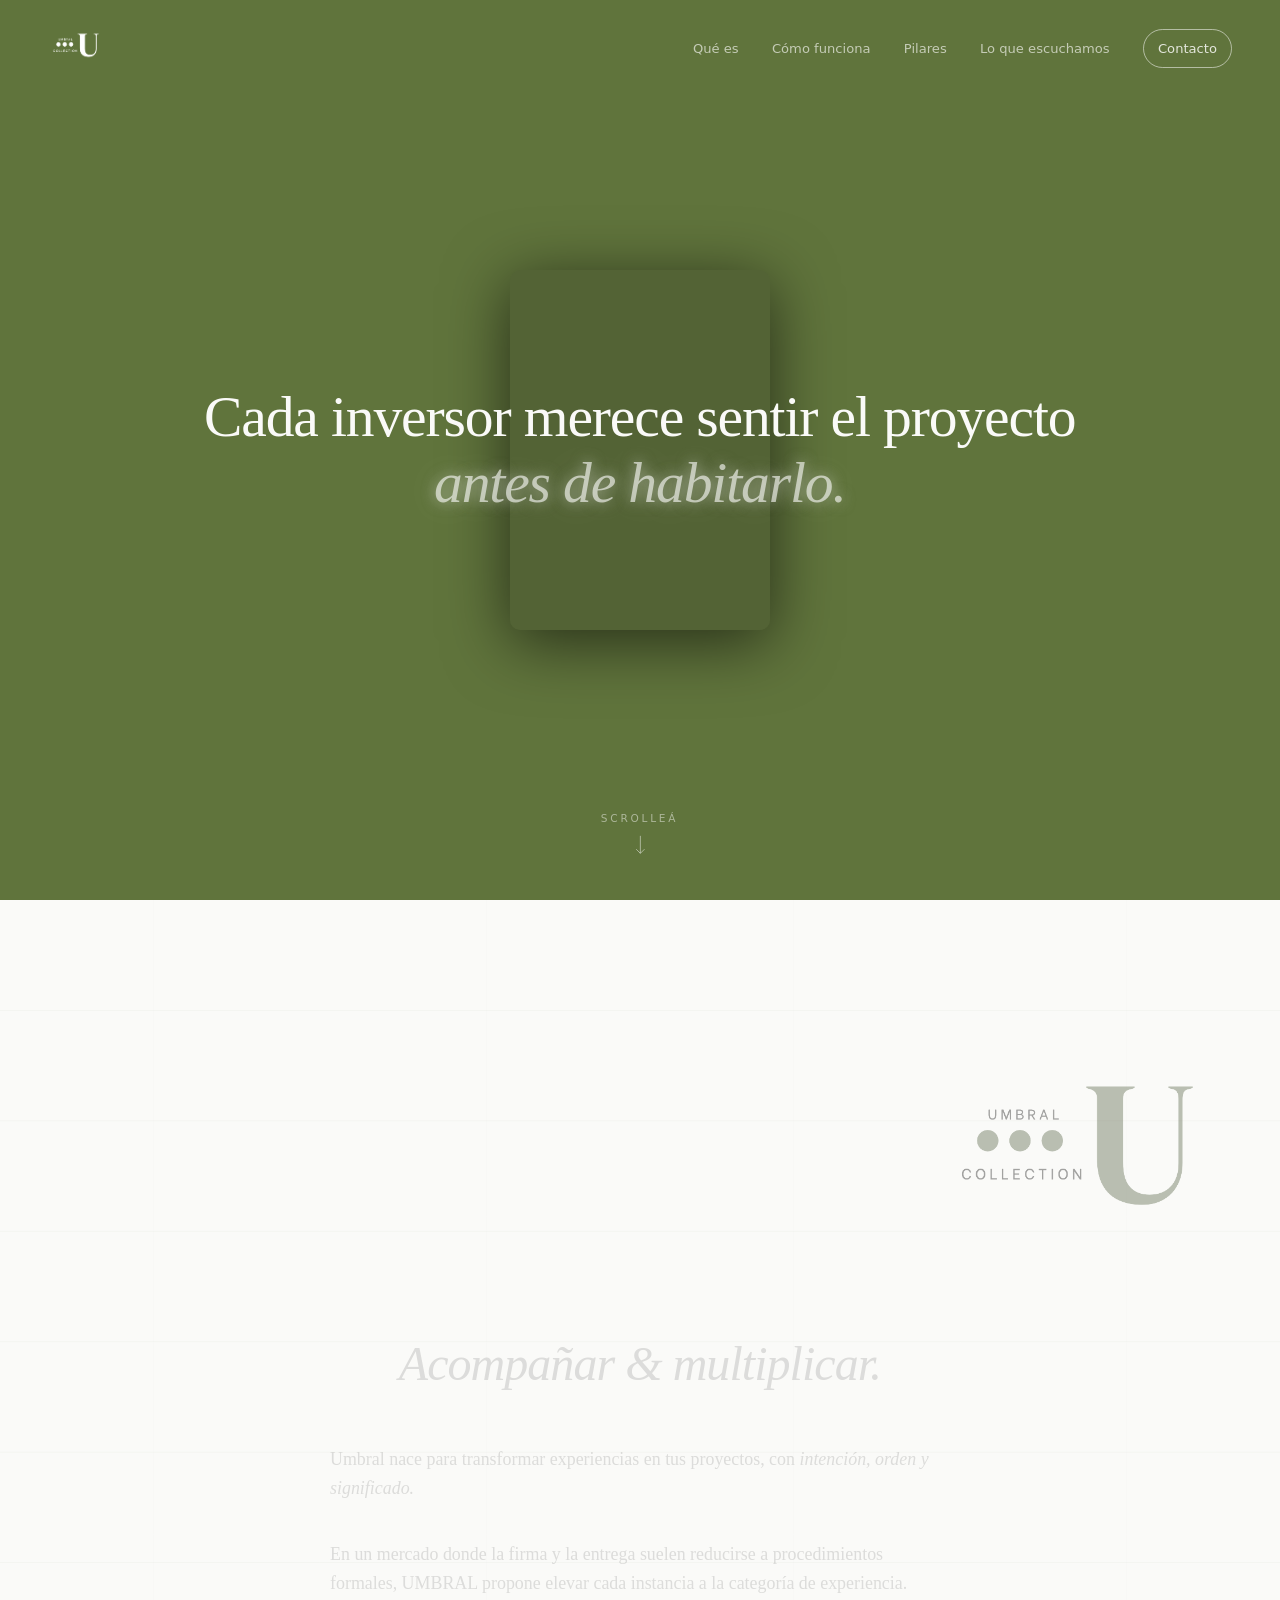
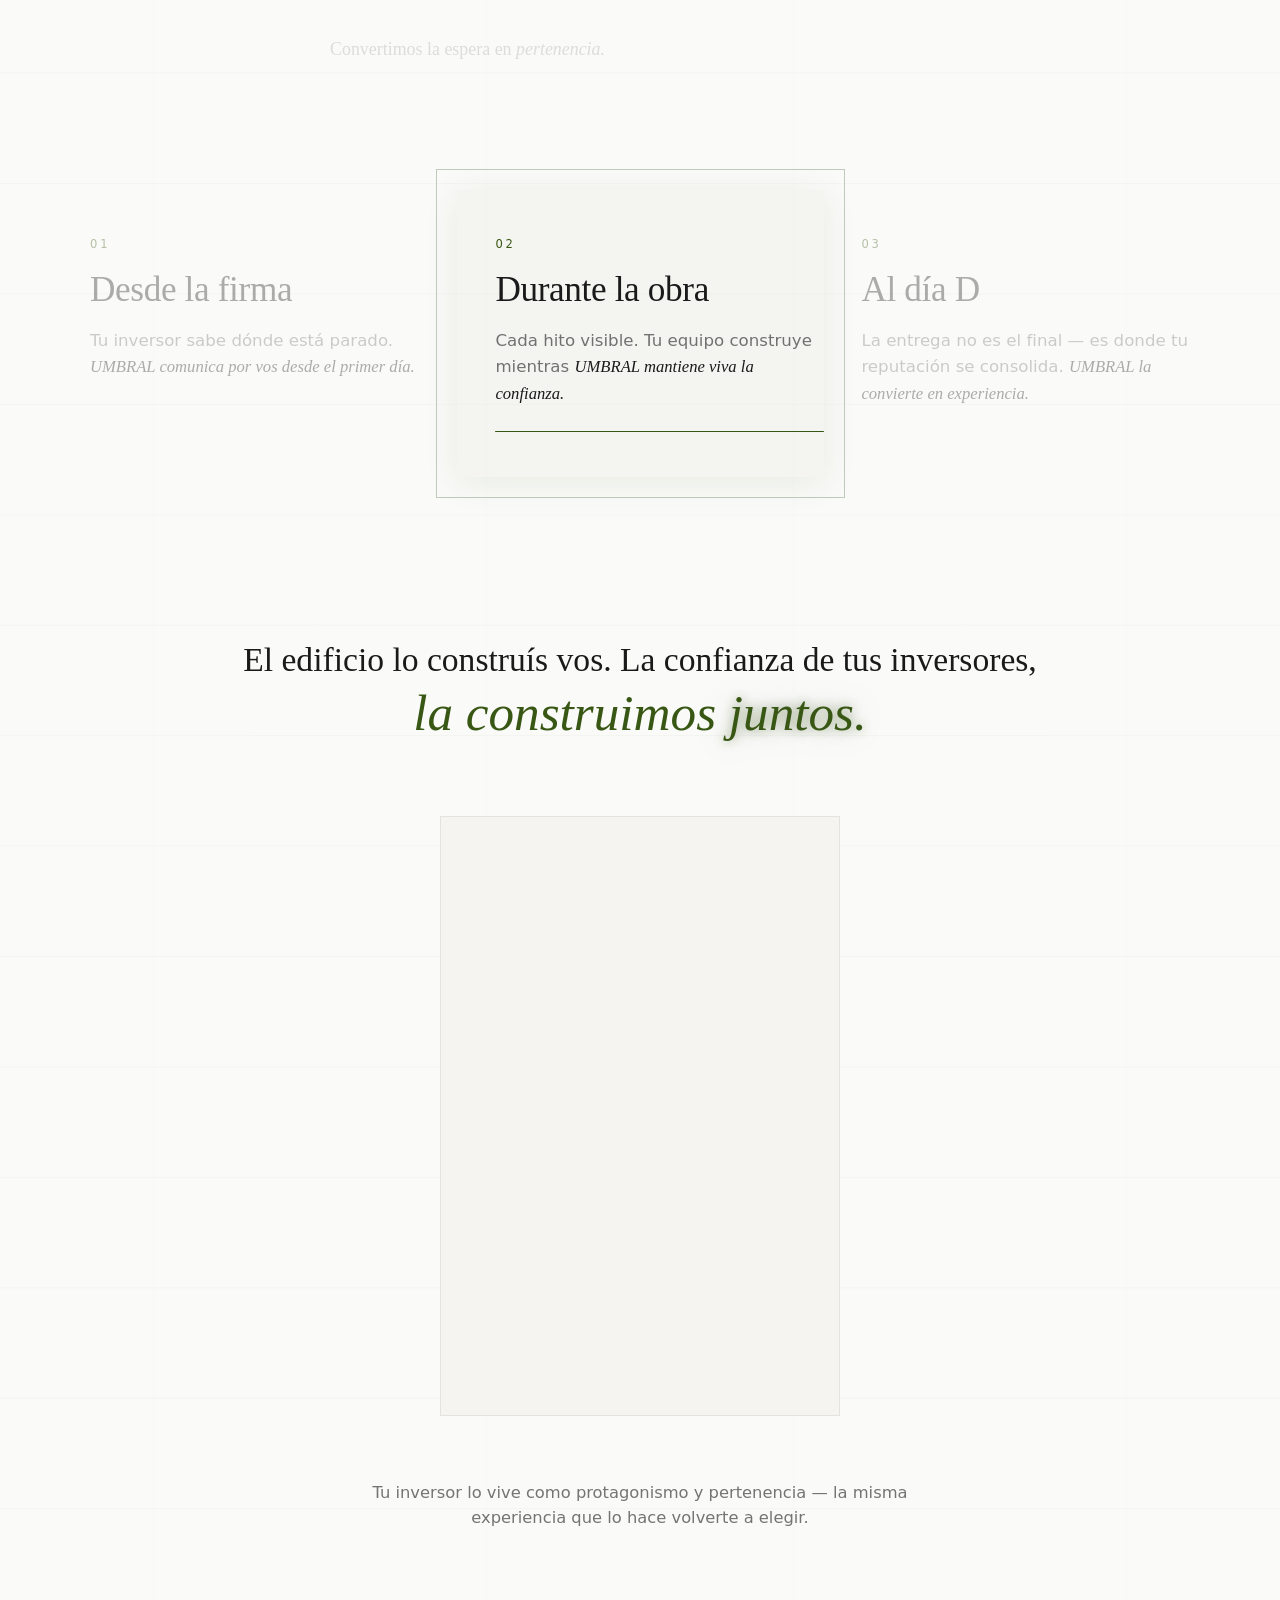
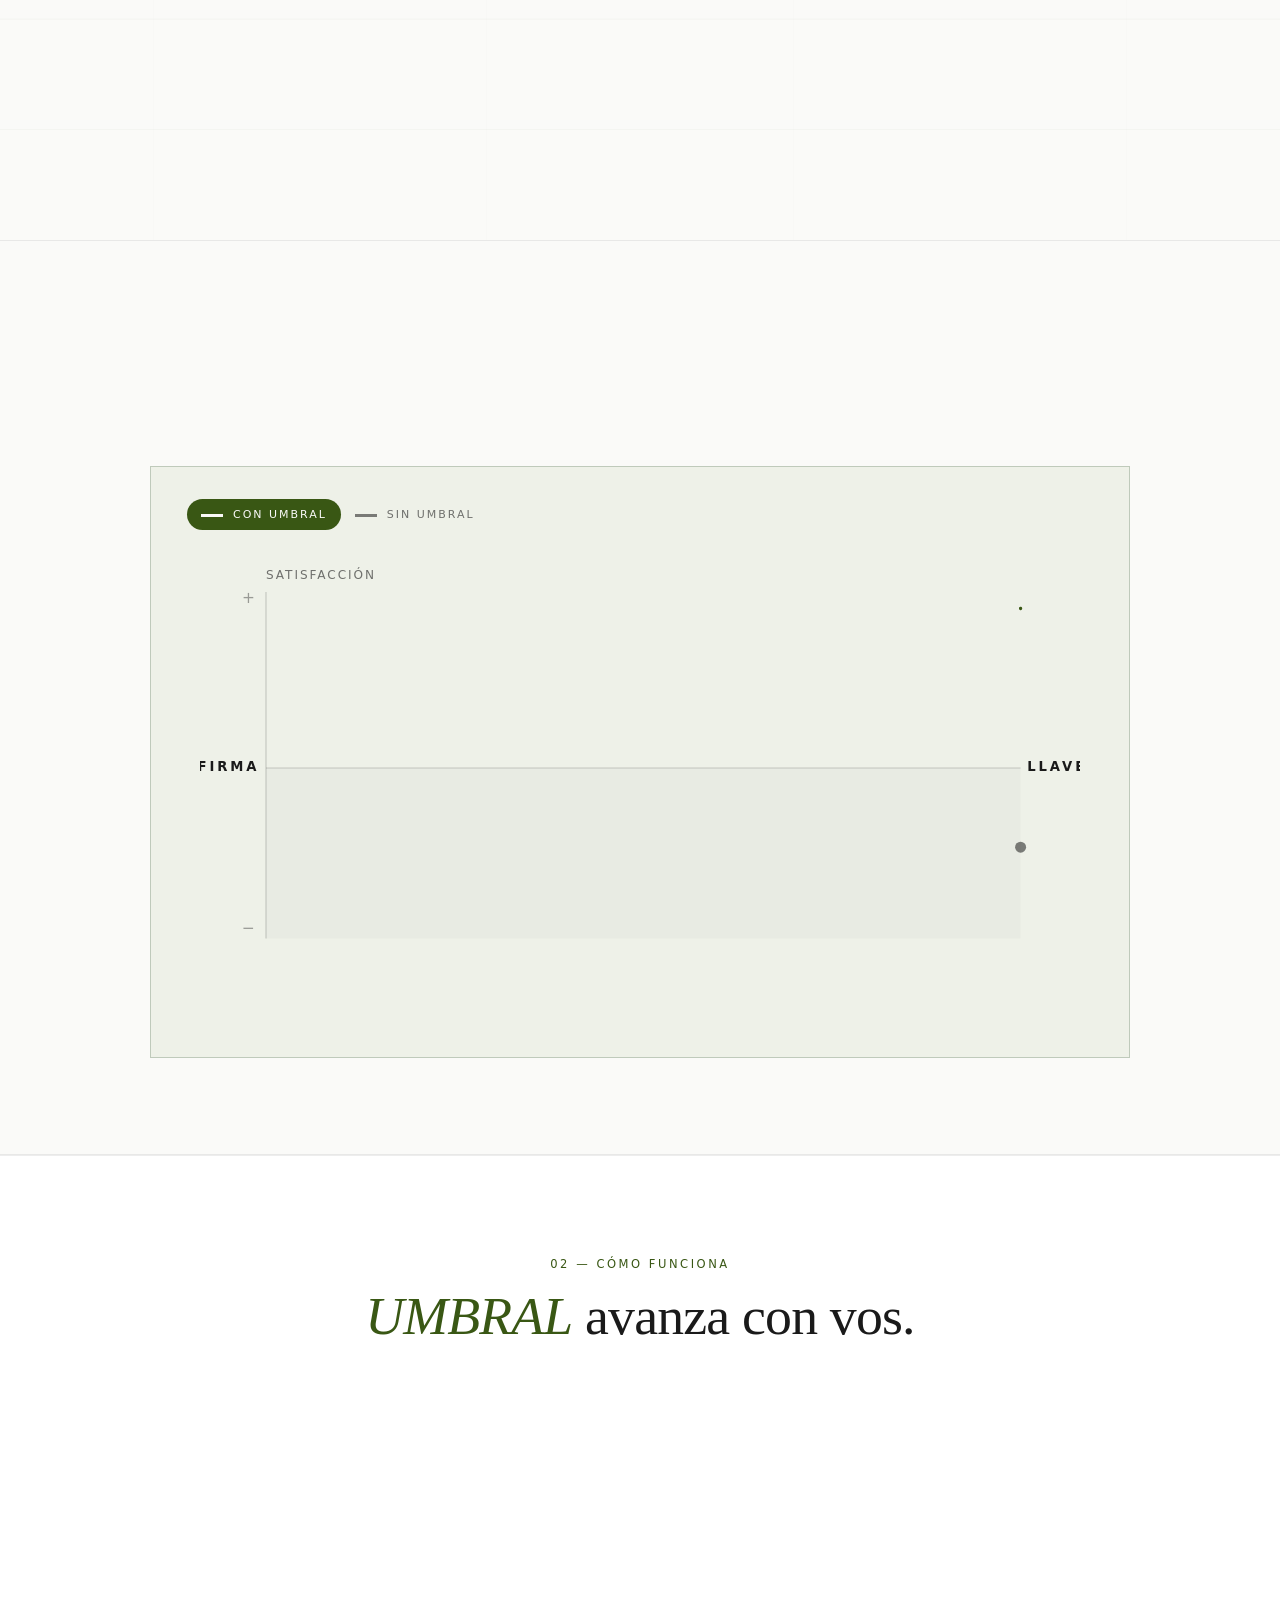
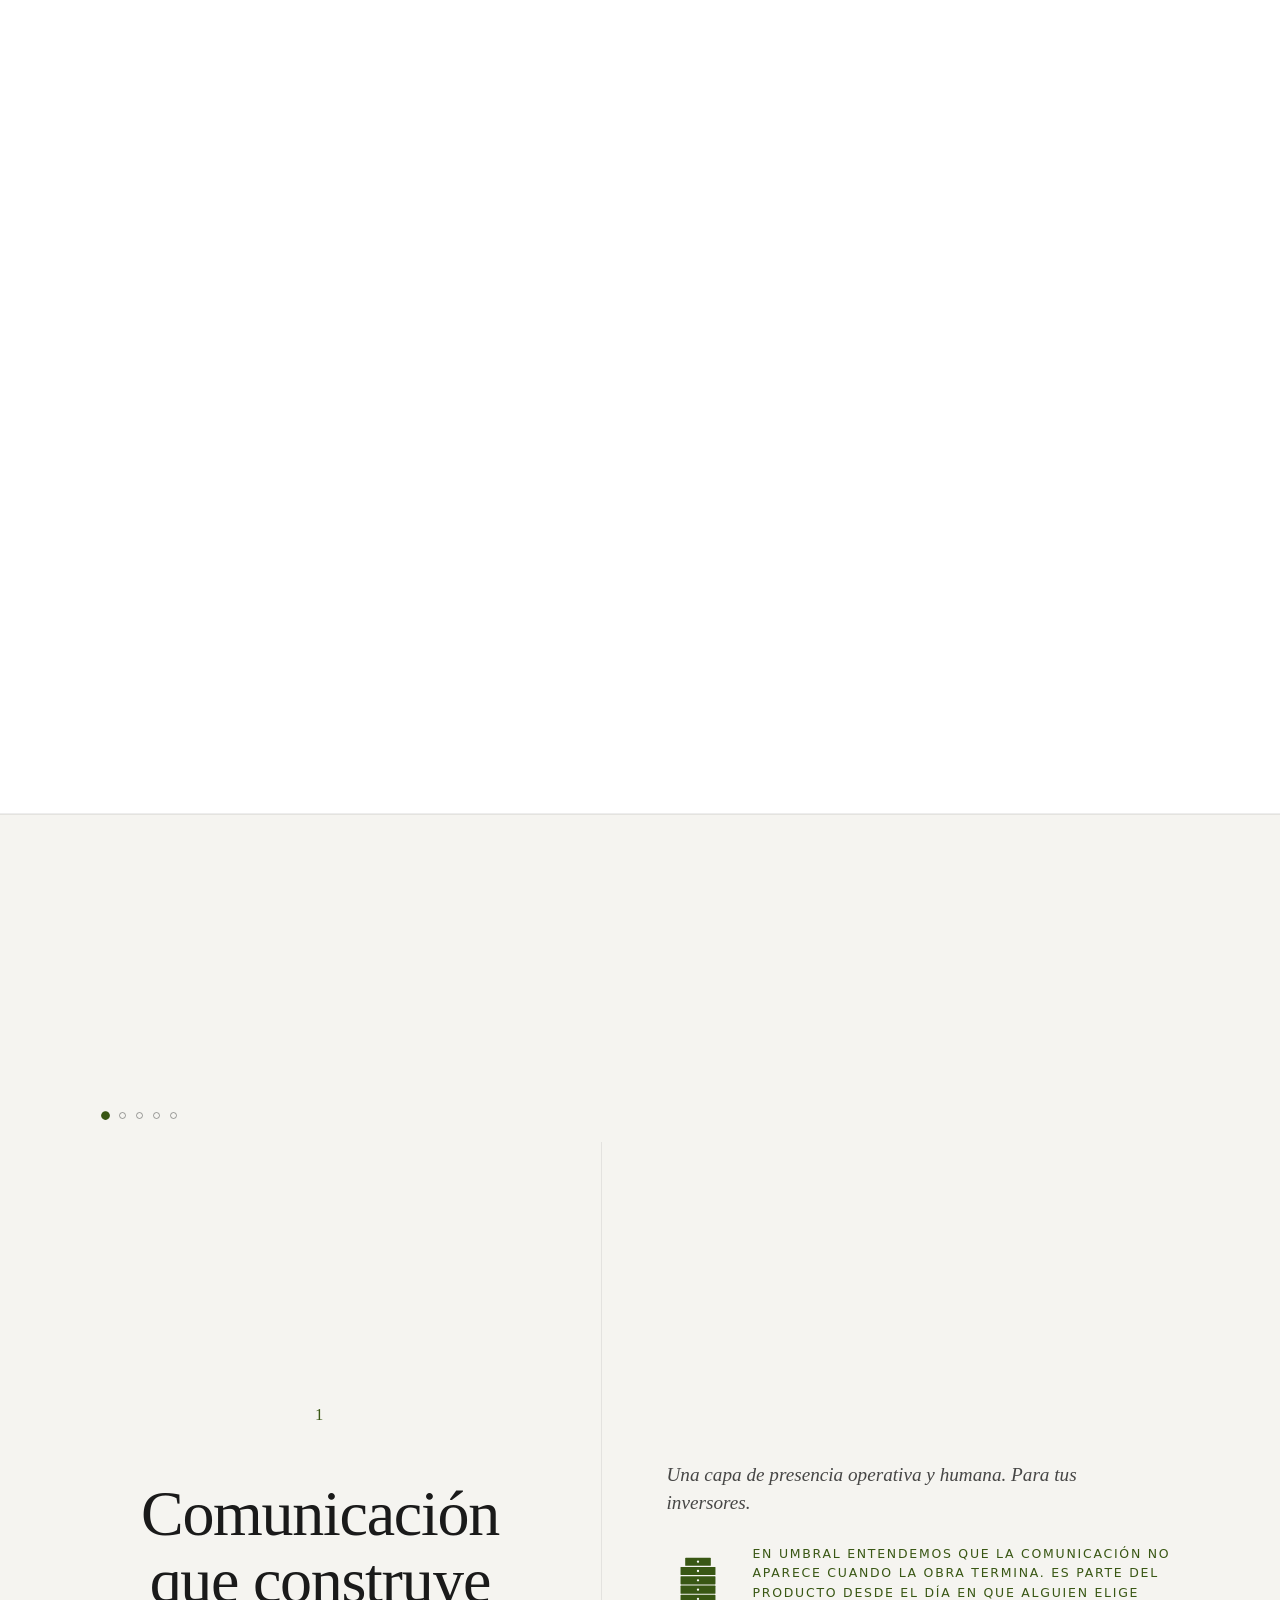
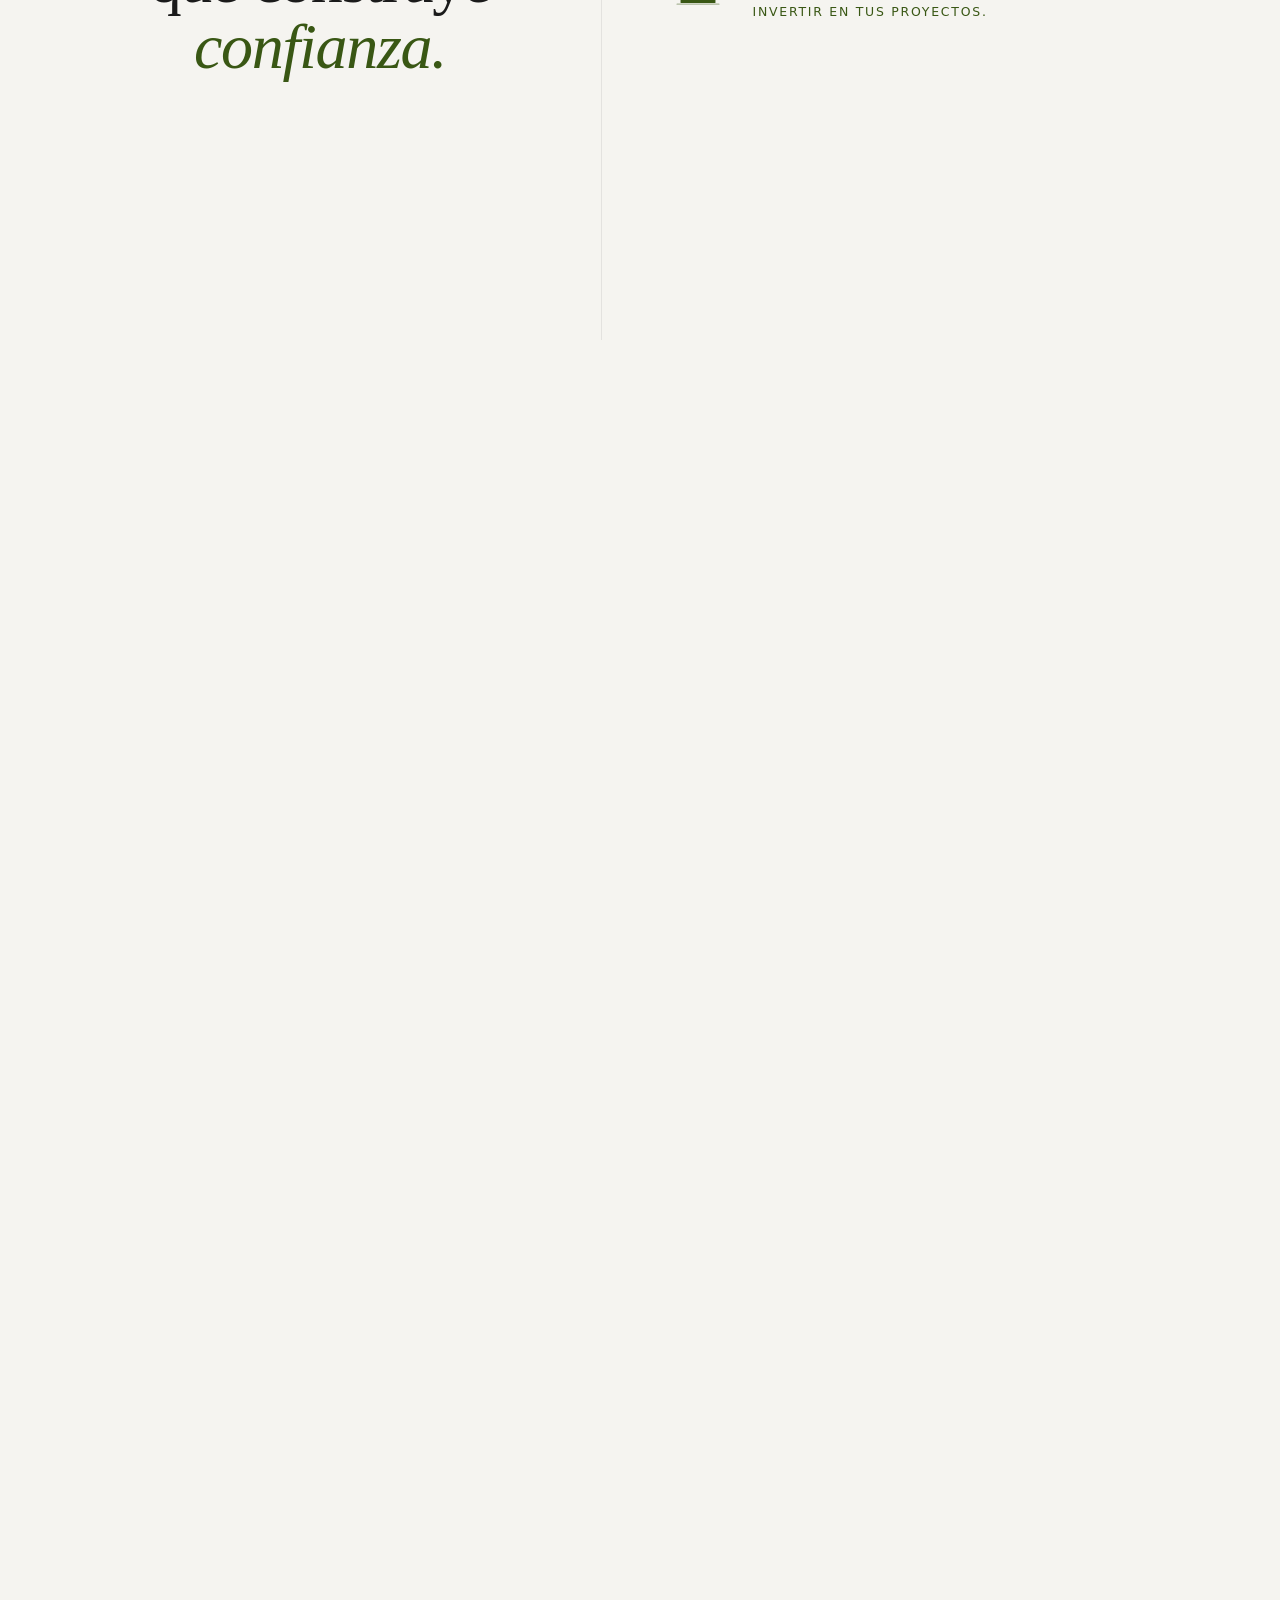
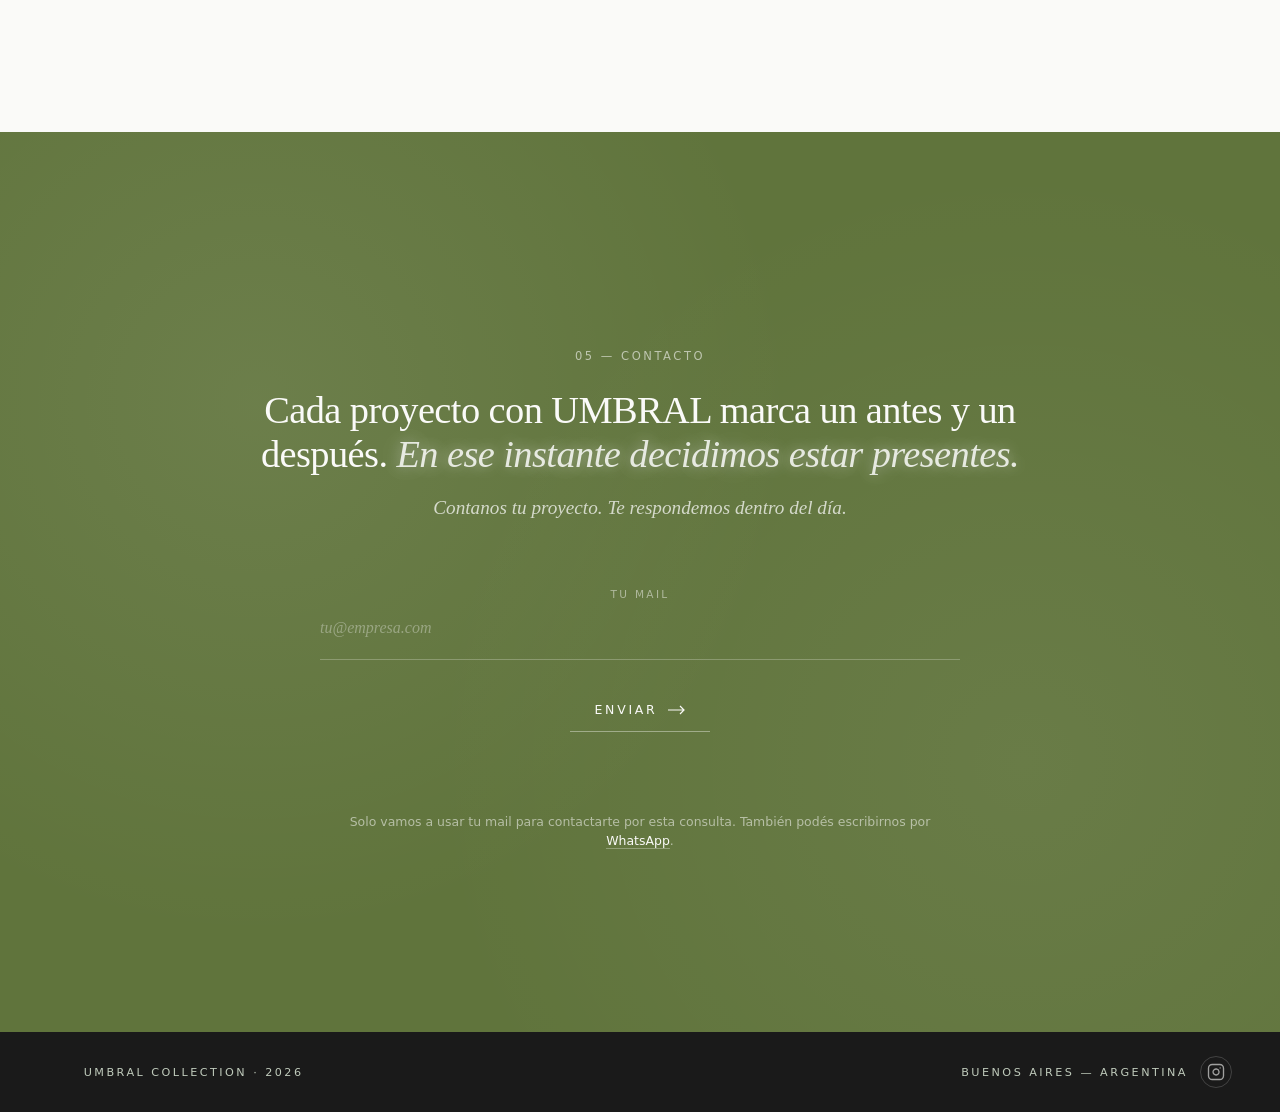
==== commit 8e6d8a21: "change foto planra" ====
--- a/index.html
+++ b/index.html
@@ -158,7 +158,7 @@
     <div class="perfil-visual perfil-visual--foto">
       <img src="./assets/hoja-a-plano.png" alt="" decoding="async" loading="lazy">
       <div class="perfil-overlay-card" role="figure">
-        <p>Cada proyecto que entra en UMBRAL <em>reduce ruido</em> y <em>multiplica valor</em>.</p>
+        <p>Cada proyecto que entra en UMBRAL<br><em>reduce ruido</em> y <em>multiplica valor</em>.</p>
       </div>
     </div>
     <p class="perfil-inv-note">Tu inversor lo vive como protagonismo y pertenencia — la misma experiencia que lo hace volverte a elegir.</p>
--- a/styles.css
+++ b/styles.css
@@ -796,12 +796,12 @@
 }
 
 .perfil-visual {
-  aspect-ratio: 4/5;
+  aspect-ratio: 2/3;
   background: var(--cream);
   border: 1px solid var(--ink-10);
   padding: 18px;
   position: relative;
-  max-width: min(520px, 88vw);
+  max-width: min(400px, 72vw);
   margin: 0 auto;
   width: 100%;
 }
@@ -817,7 +817,7 @@
   grid-area: 1 / 1;
   width: 100%;
   height: 100%;
-  object-fit: cover;
+  object-fit: contain;
   object-position: center;
   display: block;
 }
@@ -839,7 +839,7 @@
     grid-column: auto;
     grid-row: auto;
     margin: 0 auto;
-    max-width: 520px;
+    max-width: 400px;
   }
 }
 
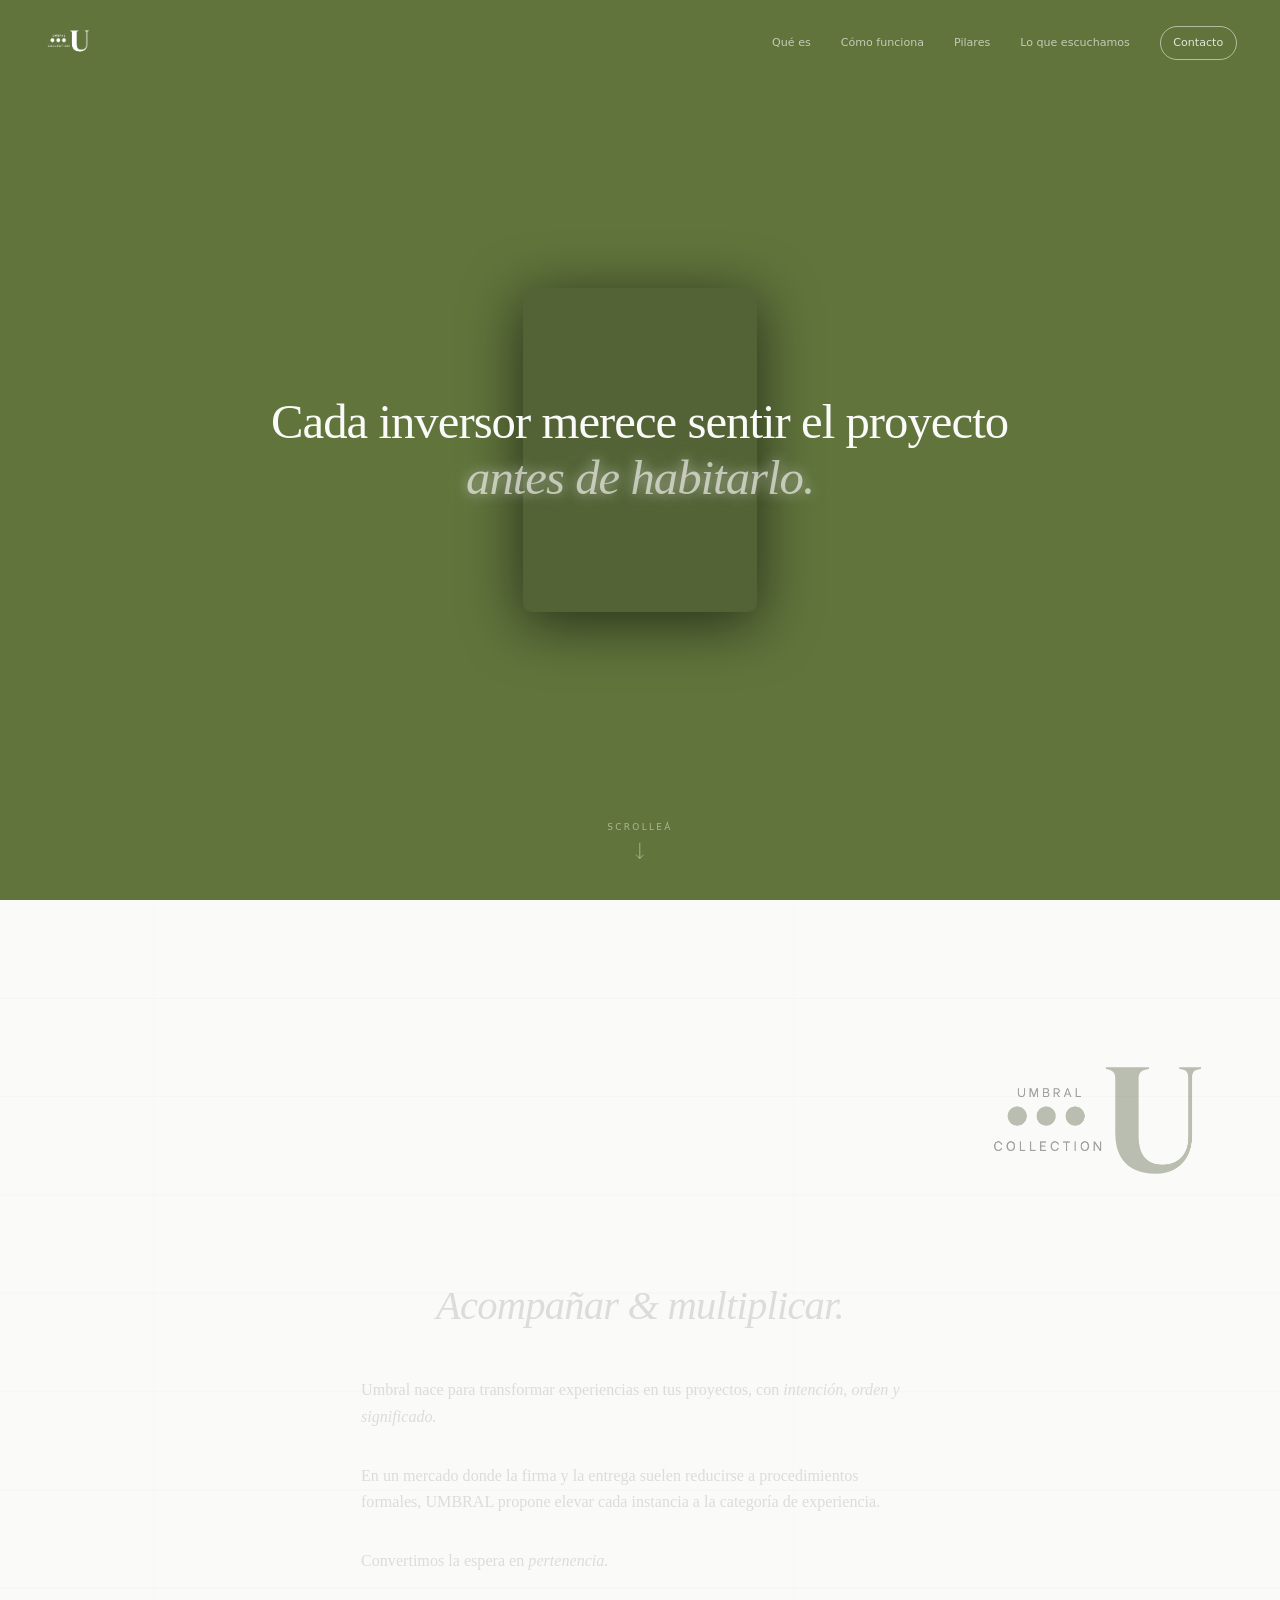
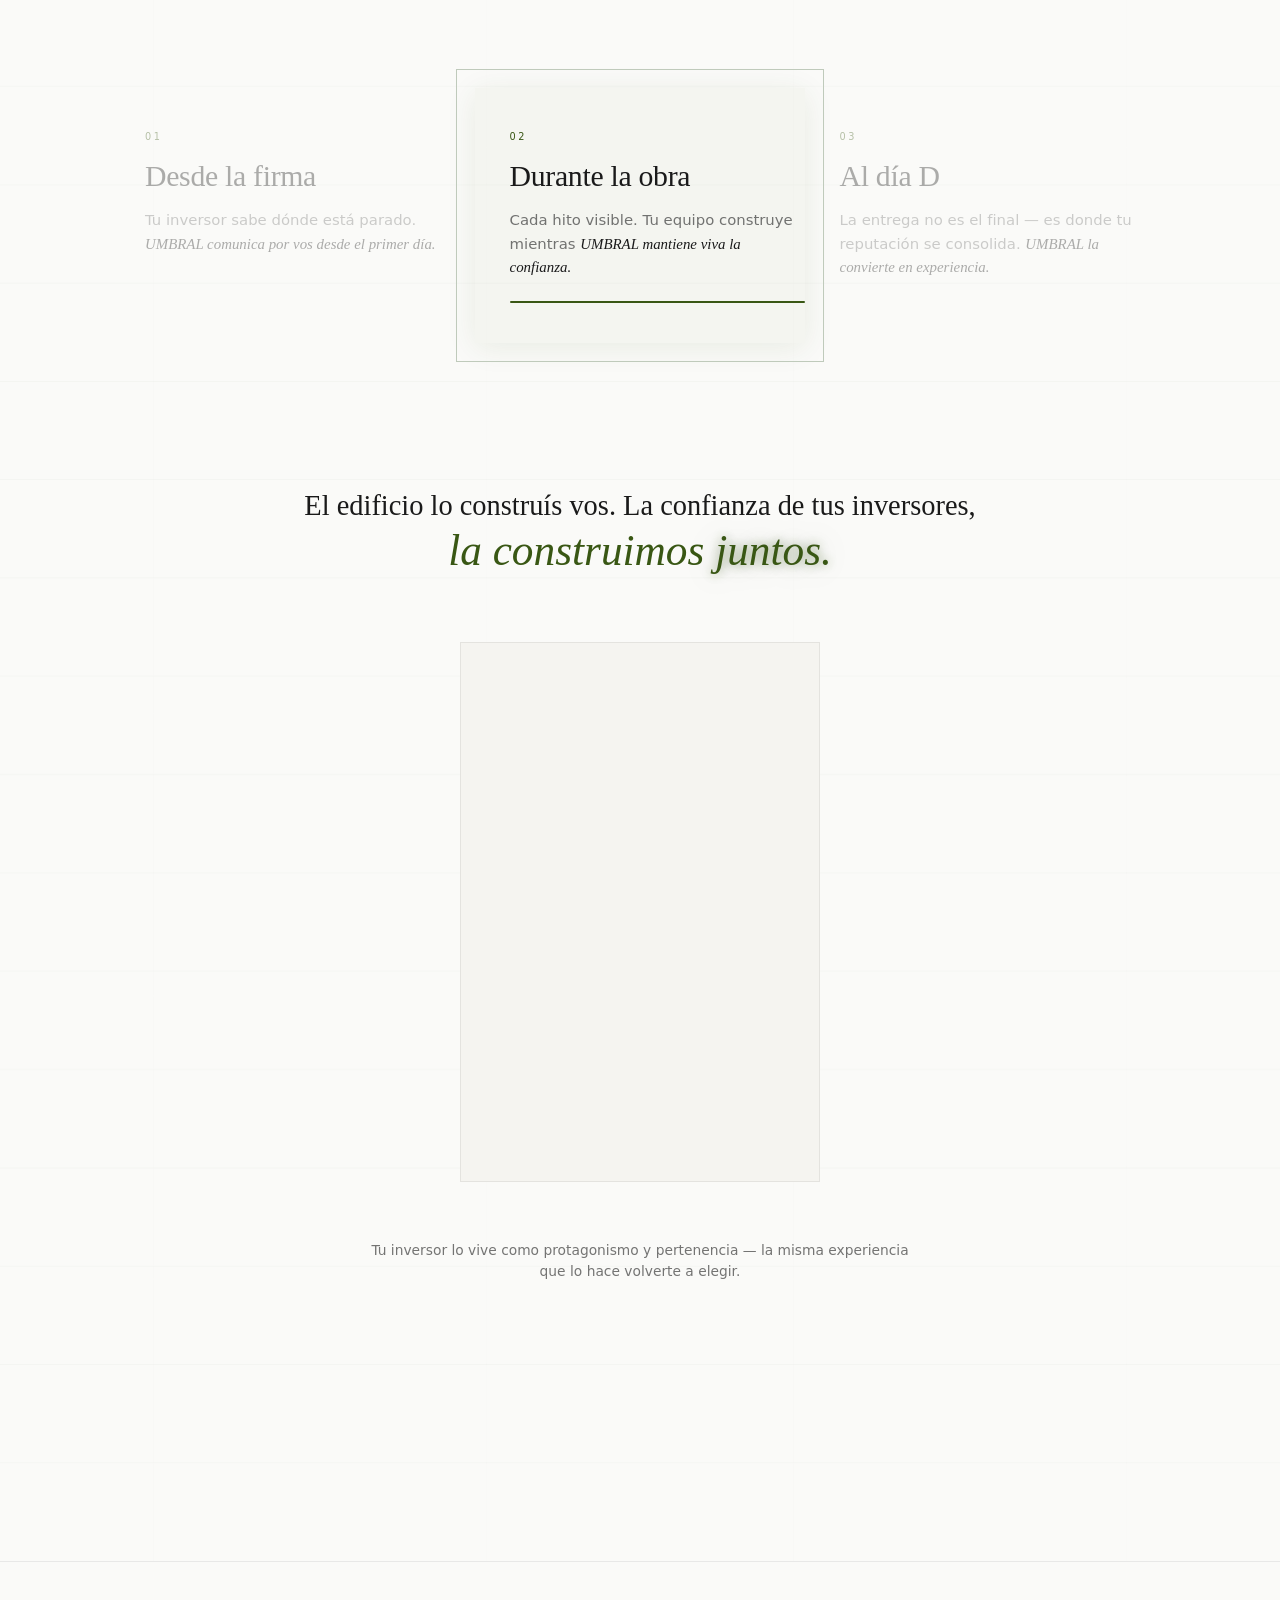
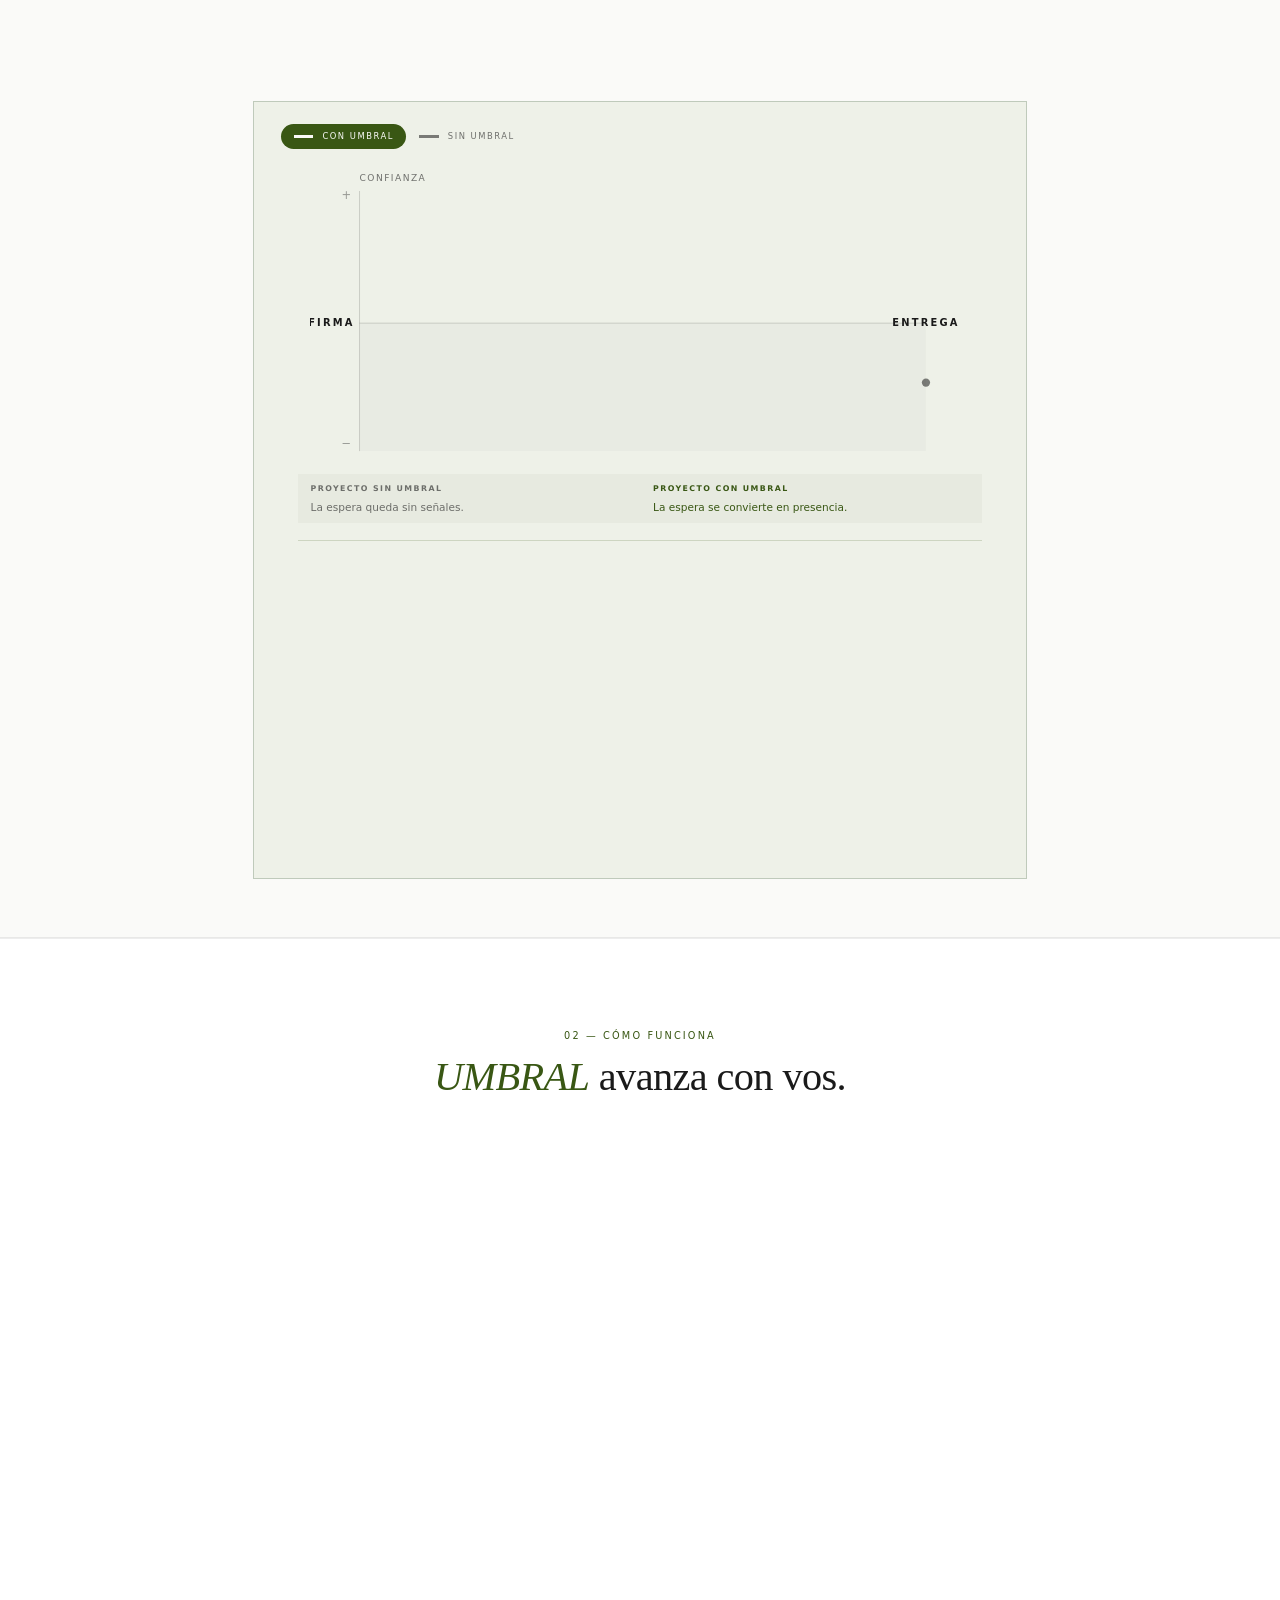
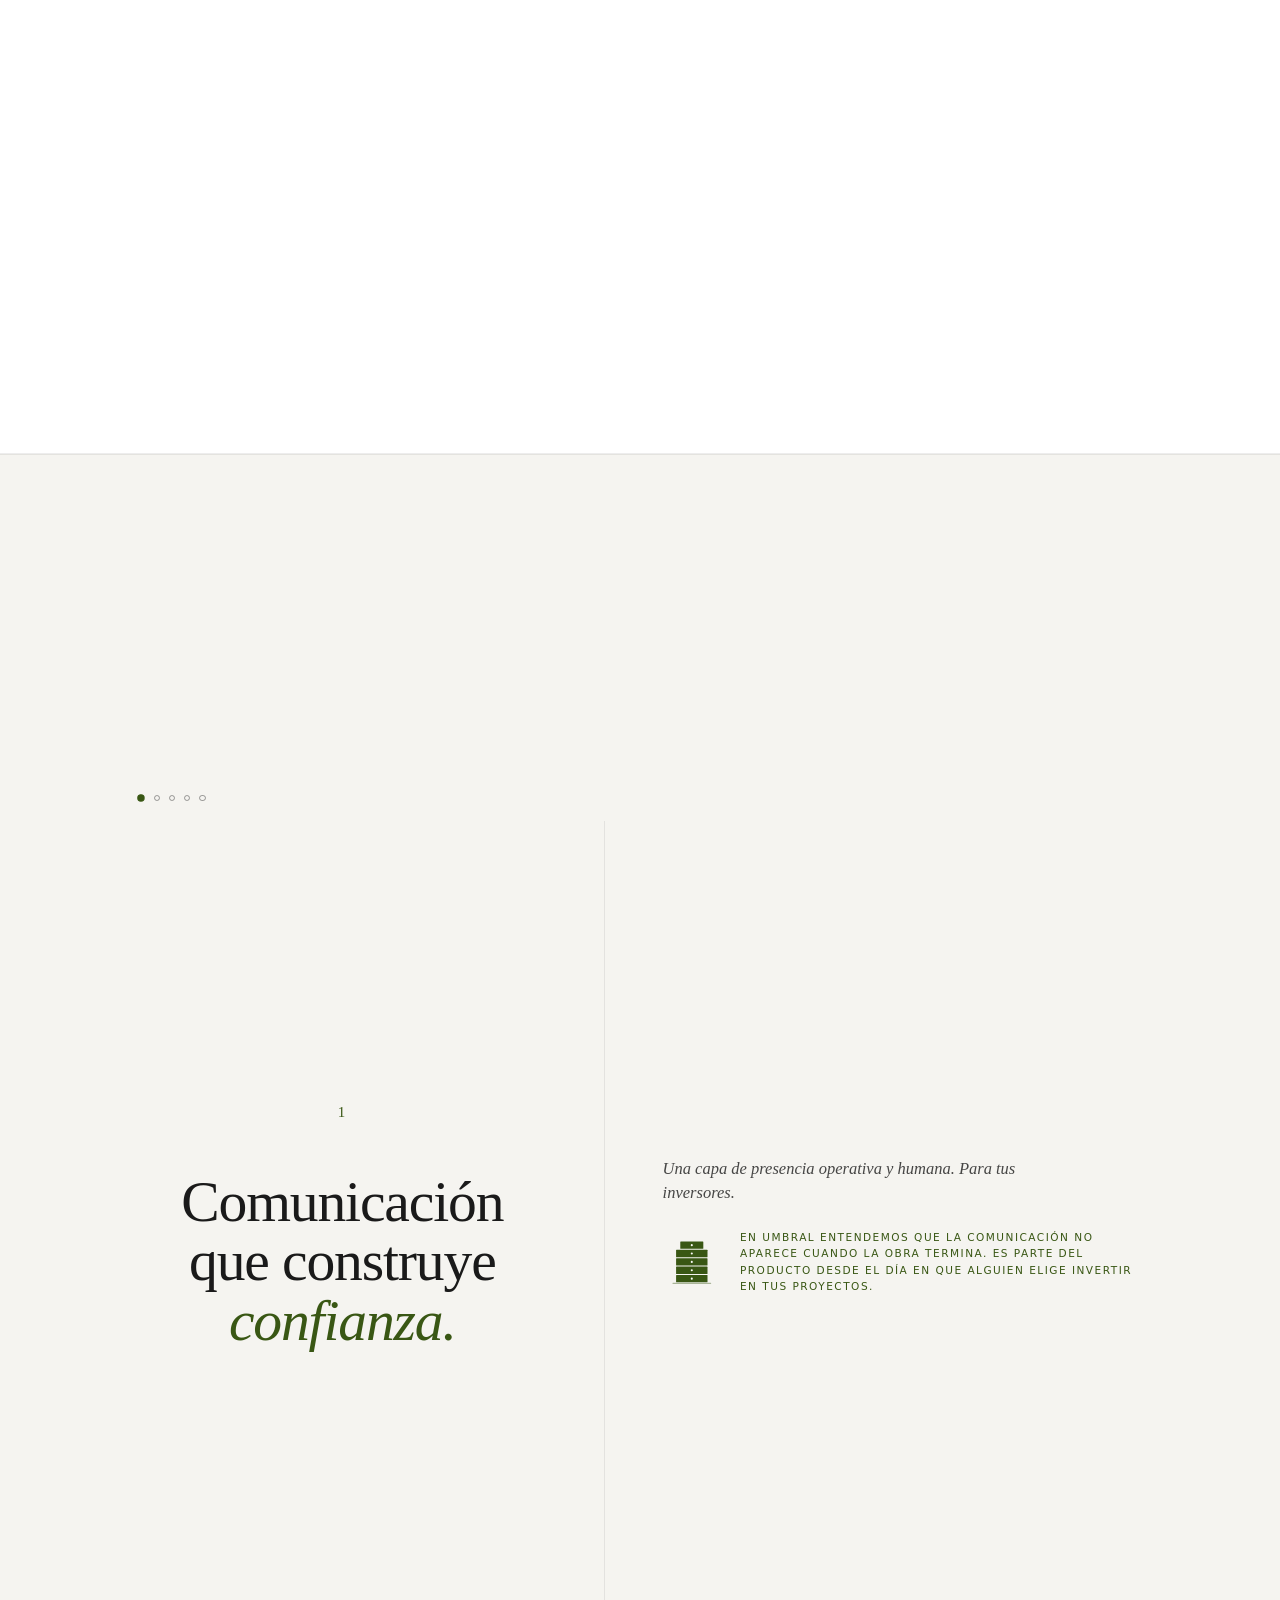
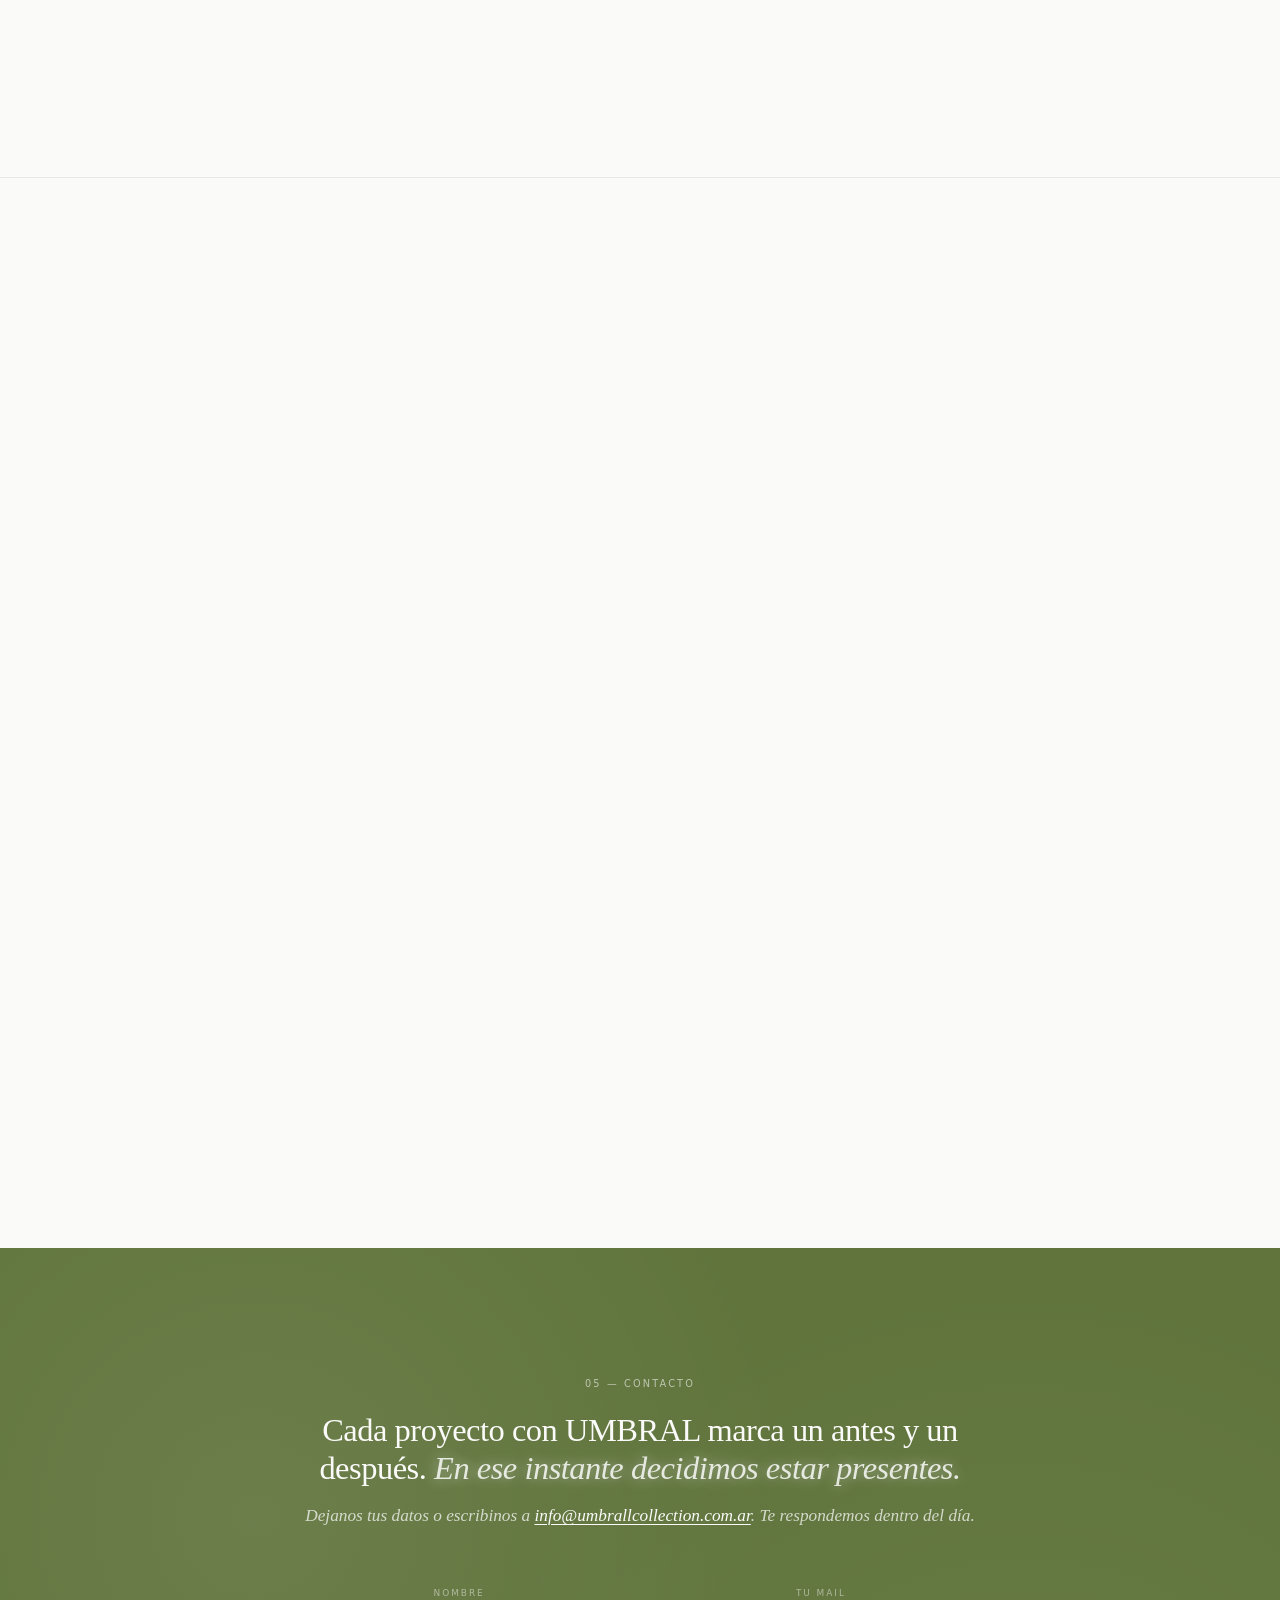
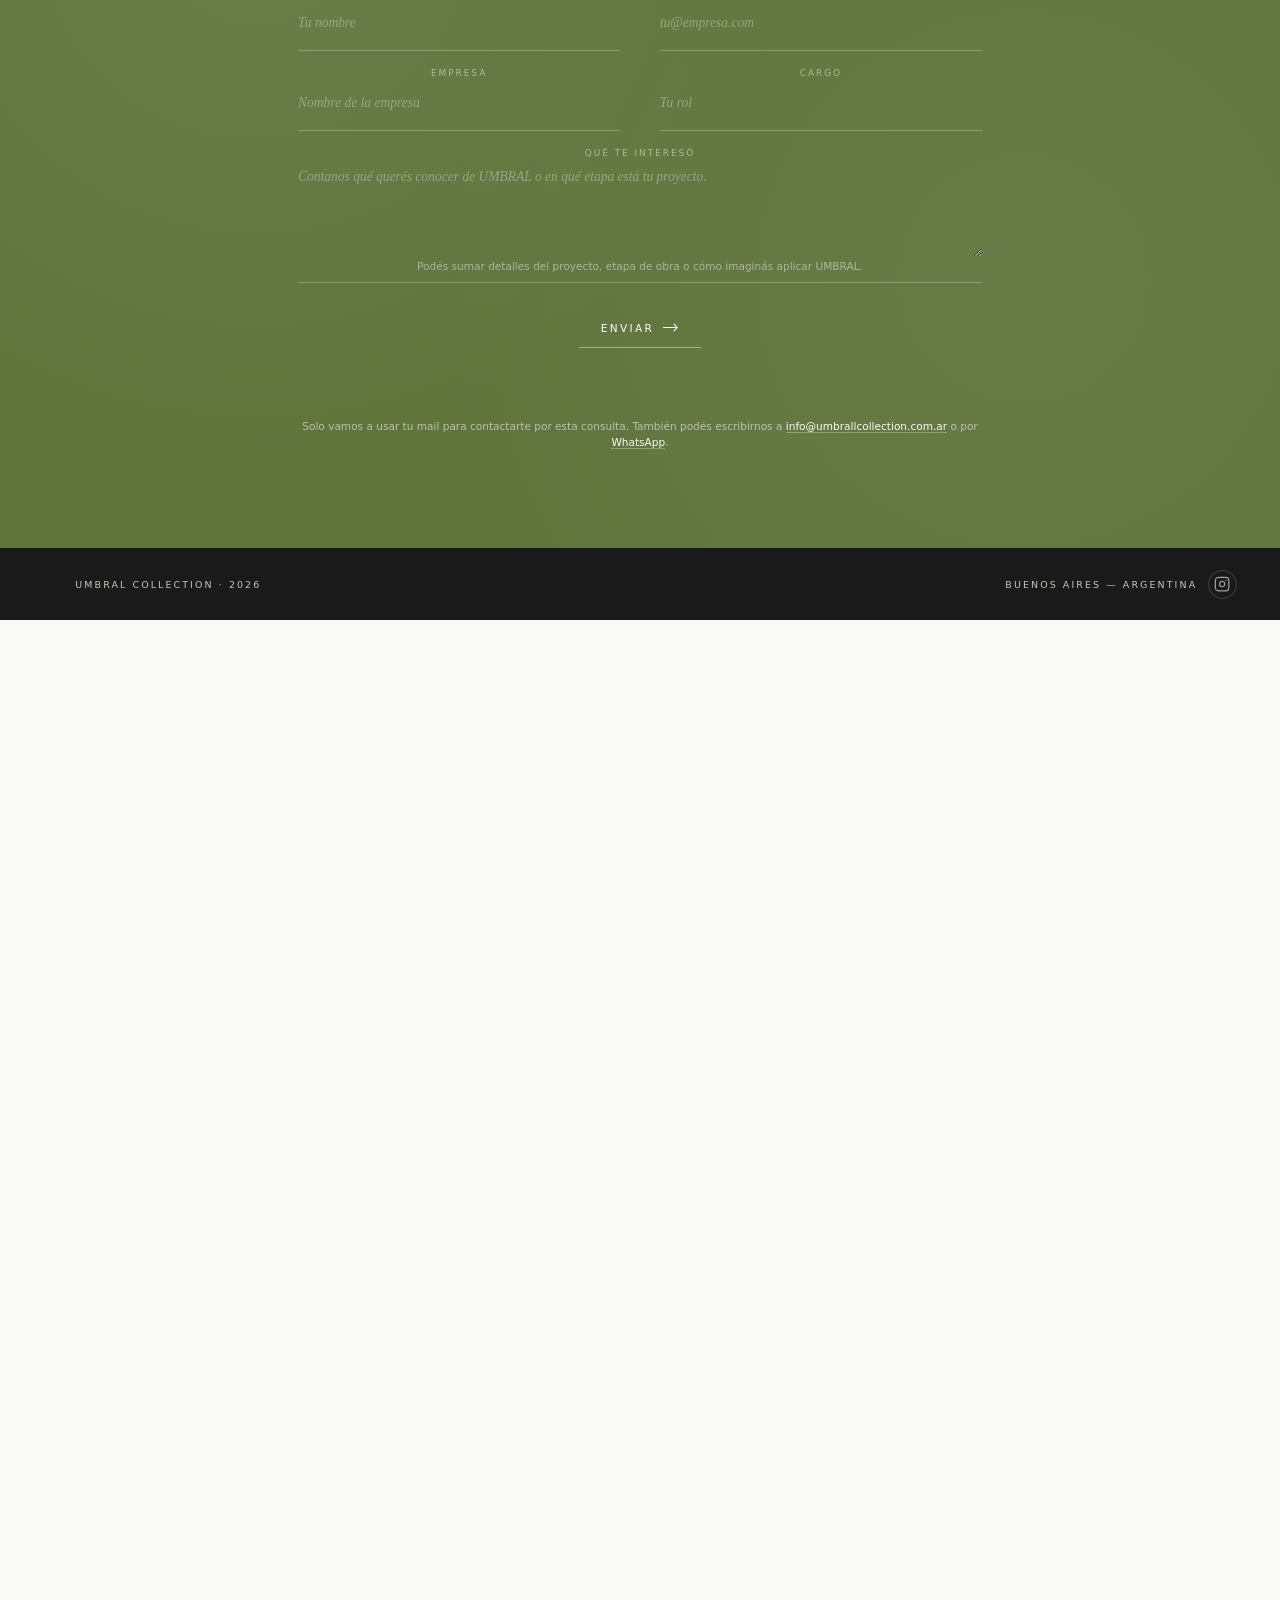
==== commit 6433d9ad: "change chart, contact and ratio" ====
--- a/index.html
+++ b/index.html
@@ -26,7 +26,7 @@
 
   <link rel="preconnect" href="https://fonts.googleapis.com">
   <link rel="preconnect" href="https://fonts.gstatic.com" crossorigin>
-  <link href="https://fonts.googleapis.com/css2?family=DM+Serif+Display:ital@0;1&family=Be+Vietnam+Pro:wght@300;400;500;600&family=Caveat:wght@400;500&display=swap" rel="stylesheet">
+  <link href="https://fonts.googleapis.com/css2?family=DM+Serif+Display:ital@0;1&family=Be+Vietnam+Pro:wght@300;400;500;600&display=swap" rel="stylesheet">
   <link rel="stylesheet" href="./styles.css">
   <link rel="icon" href="./assets/logo-mark.png" type="image/png">
 </head>
@@ -186,7 +186,7 @@
   <div class="puente-wide">
     <h2 class="puente-headline reveal">
       UMBRAL <em>no es un producto.</em>
-      <span class="puente-headline-sub">Es un <strong>sistema de acompañamiento</strong> a tus inversores.</span>
+      <span class="puente-headline-sub">Es la diferencia entre vender una unidad y <strong>sostener la confianza</strong> hasta la entrega.</span>
     </h2>
 
     <div class="puente-chart">
@@ -201,25 +201,25 @@
            Las animaciones del área, líneas, hitos y fricciones están en CSS
            (atadas a .puente-chart.is-in) y main.js reinicia .is-in cada vez
            que la sección entra al viewport — replay garantizado. -->
-      <svg class="puente-chart-svg" viewBox="0 0 800 370" role="img" aria-label="Comparativa de satisfacción del inversor con y sin UMBRAL desde la firma hasta las llaves">
+      <svg class="puente-chart-svg" viewBox="0 0 800 370" role="img" aria-label="Comparativa de confianza del inversor con y sin UMBRAL desde la firma hasta la entrega, basada en encuesta realizada en mayo de 2026">
 
         <!-- Banda gris muy sutil debajo del eje X (zona negativa) -->
         <rect x="60" y="200" width="686" height="155" fill="var(--ink)" fill-opacity=".025"/>
 
-        <!-- Ejes — Eje X termina en x=746, donde está LLAVES y el dot final "Más valor" -->
+        <!-- Ejes — Eje X termina en x=746, donde está ENTREGA y el dot final "Más valor" -->
         <line class="pc-axis" x1="60" y1="40"  x2="60"  y2="355"/>
         <line class="pc-axis" x1="60" y1="200" x2="746" y2="200"/>
 
         <!-- Y label + signos -->
-        <text class="pc-axis-label" x="60" y="28">Satisfacción</text>
+        <text class="pc-axis-label" x="60" y="28">Confianza</text>
         <text class="pc-axis-sign"  x="50" y="50"  text-anchor="end">+</text>
         <text class="pc-axis-sign"  x="50" y="350" text-anchor="end">−</text>
 
-        <!-- X labels — Firma y Llaves a la misma altura (al lado del eje X) -->
+        <!-- X labels — Firma y Entrega a la misma altura (al lado del eje X) -->
         <text class="pc-axis-label pc-axis-label--time" x="54"  y="203" text-anchor="end"  >Firma</text>
-        <text class="pc-axis-label pc-axis-label--time" x="752" y="203" text-anchor="start">Llaves</text>
-
-        <!-- ÁREA CON UMBRAL (verde — "lo que ganás", llega hasta x=746 alineado con Llaves)
+        <text class="pc-axis-label pc-axis-label--time" x="746" y="203" text-anchor="middle">Entrega</text>
+
+        <!-- ÁREA CON UMBRAL (verde — "lo que ganás", llega hasta x=746 alineado con Entrega)
              Reveal por CSS clip-path (ver styles.css: @keyframes pcAreaReveal) -->
         <path class="pc-area-with"
           d="M 60 200 Q 130 188 200 170 Q 300 148 400 128 Q 500 105 600 85 Q 680 65 746 55 L 746 200 L 60 200 Z"/>
@@ -230,60 +230,128 @@
           stroke-linecap="round" stroke-linejoin="round"/>
 
         <!-- Dot final de SIN UMBRAL — sin label, marca que esta línea también
-             terminó en el momento LLAVE (cuando se entregan las llaves) -->
+             terminó en el momento ENTREGA (cuando se entrega la unidad) -->
         <circle class="pc-end-without" cx="746" cy="272" r="5"/>
 
-        <!-- Línea CON UMBRAL — termina en (746, 55), justo encima de Llaves -->
+        <!-- Línea CON UMBRAL — termina en (746, 55), justo encima de Entrega -->
         <path class="pc-line-with" pathLength="100"
           d="M 60 200 Q 130 188 200 170 Q 300 148 400 128 Q 500 105 600 85 Q 680 65 746 55"
           stroke-linecap="round" stroke-linejoin="round"/>
 
-        <!-- Hitos verdes — alineados con las fricciones grises en el mismo x -->
+        <!-- Hitos verdes — causas de confianza alineadas con las fricciones grises -->
         <g class="pc-milestone pc-milestone--1">
           <line x1="200" y1="170" x2="200" y2="122" stroke="#395714" stroke-opacity=".45" stroke-width="1" stroke-dasharray="2 3"/>
           <circle class="pc-milestone-dot" cx="200" cy="170" r="5"/>
-          <text class="pc-milestone-label" x="200" y="112" text-anchor="middle">Orden</text>
-          <text class="pc-milestone-sub"   x="200" y="98"  text-anchor="middle">todo en su lugar</text>
+          <text class="pc-milestone-label" x="200" y="108" text-anchor="middle">Señales visibles</text>
+          <text class="pc-milestone-sub"   x="200" y="123" text-anchor="middle">la obra deja de ser intangible</text>
         </g>
         <g class="pc-milestone pc-milestone--2">
           <line x1="400" y1="128" x2="400" y2="80" stroke="#395714" stroke-opacity=".45" stroke-width="1" stroke-dasharray="2 3"/>
           <circle class="pc-milestone-dot" cx="400" cy="128" r="5"/>
-          <text class="pc-milestone-label" x="400" y="70" text-anchor="middle">Confianza</text>
-          <text class="pc-milestone-sub"   x="400" y="56" text-anchor="middle">transparencia y comunicación</text>
+          <text class="pc-milestone-label" x="400" y="66" text-anchor="middle">Orden</text>
+          <text class="pc-milestone-sub"   x="400" y="81" text-anchor="middle">todo vive en un mismo lugar</text>
         </g>
         <g class="pc-milestone pc-milestone--3">
           <line x1="600" y1="85" x2="600" y2="46" stroke="#395714" stroke-opacity=".45" stroke-width="1" stroke-dasharray="2 3"/>
-          <circle clfass="pc-milestone-dot" cx="600" cy="85" r="5"/>
-          <text class="pc-milestone-label" x="600" y="36" text-anchor="middle">Satisfacción</text>
-          <text class="pc-milestone-sub"   x="600" y="22" text-anchor="middle">propietarios felices, menos consultas</text>
+          <circle class="pc-milestone-dot" cx="600" cy="85" r="5"/>
+          <text class="pc-milestone-label" x="600" y="31" text-anchor="middle">Presencia</text>
+          <text class="pc-milestone-sub"   x="600" y="46" text-anchor="middle">la relación no se apaga</text>
         </g>
 
-        <!-- Final: dot + label "Más valor", alineados con Llaves (mismo x=746) -->
+        <!-- Final: dot + label "Más valor", alineados con Entrega (mismo x=746) -->
         <g class="pc-arrow-final">
           <circle cx="746" cy="55" r="5"/>
-          <text class="pc-arrow-label" x="746" y="38" text-anchor="middle">Más valor</text>
+          <text class="pc-arrow-label" x="746" y="23" text-anchor="middle">Confianza</text>
+          <text class="pc-arrow-sub" x="746" y="40" text-anchor="middle">fortalecida</text>
         </g>
 
-        <!-- Fricciones grises — alineadas con los hitos verdes en el mismo x -->
+        <!-- Fricciones grises — causas de pérdida de confianza sin UMBRAL -->
         <g class="pc-friction pc-friction--1">
           <path class="pc-friction-mark" d="M195 250 L205 260 M205 250 L195 260"/>
-          <text class="pc-friction-label" x="200" y="277" text-anchor="middle">Desorden</text>
+          <text class="pc-friction-label" x="200" y="277" text-anchor="middle">Silencio</text>
+          <text class="pc-friction-sub" x="200" y="292" text-anchor="middle">no hay señales</text>
         </g>
         <g class="pc-friction pc-friction--2">
           <path class="pc-friction-mark" d="M395 285 L405 295 M405 285 L395 295"/>
-          <text class="pc-friction-label" x="400" y="312" text-anchor="middle">Frustración</text>
+          <text class="pc-friction-label" x="400" y="312" text-anchor="middle">Ansiedad</text>
+          <text class="pc-friction-sub" x="400" y="327" text-anchor="middle">la pausa parece riesgo</text>
         </g>
         <g class="pc-friction pc-friction--3">
           <path class="pc-friction-mark" d="M595 255 L605 265 M605 255 L595 265"/>
-          <text class="pc-friction-label" x="600" y="282" text-anchor="middle">Pérdida de valor</text>
+          <text class="pc-friction-label" x="600" y="282" text-anchor="middle">Desgaste</text>
+          <text class="pc-friction-sub" x="600" y="297" text-anchor="middle">la imagen se debilita</text>
         </g>
 
       </svg>
+
+      <div class="puente-chart-scenarios" aria-label="Comparación conceptual de proyectos con y sin UMBRAL">
+        <div class="puente-scenario puente-scenario--without">
+          <span>Proyecto sin UMBRAL</span>
+          <strong>La espera queda sin señales.</strong>
+        </div>
+        <div class="puente-scenario puente-scenario--with">
+          <span>Proyecto con UMBRAL</span>
+          <strong>La espera se convierte en presencia.</strong>
+        </div>
+      </div>
+
+      <div class="puente-proof" aria-label="Datos de encuesta sobre la experiencia del inversor">
+        <div class="puente-proof-copy">
+          <span class="puente-proof-kicker">Comportamiento del inversor inmobiliario actual</span>
+          <p class="puente-proof-title">El dolor no está en comprar. <span class="puente-proof-title-glow">Está en la espera.</span></p>
+          <p class="puente-proof-text">Cuando el inversor no ve avances, no interpreta pausa: interpreta riesgo. UMBRAL ocupa ese vacío con señales, orden y presencia.</p>
+        </div>
+
+        <div class="puente-proof-bars" aria-label="Principales fuentes de incertidumbre después de comprar en construcción">
+          <p class="puente-bars-title">Qué genera más incertidumbre</p>
+          <div class="puente-bar" style="--bar: 40%;">
+            <span class="puente-bar-label">No saber el estado real del proyecto</span>
+            <span class="puente-bar-track" aria-hidden="true"><span class="puente-bar-fill"></span></span>
+            <span class="puente-bar-value">40%</span>
+          </div>
+          <div class="puente-bar" style="--bar: 30%;">
+            <span class="puente-bar-label">Demoras o cambios inesperados</span>
+            <span class="puente-bar-track" aria-hidden="true"><span class="puente-bar-fill"></span></span>
+            <span class="puente-bar-value">30%</span>
+          </div>
+          <div class="puente-bar" style="--bar: 11%;">
+            <span class="puente-bar-label">Falta de comunicación clara</span>
+            <span class="puente-bar-track" aria-hidden="true"><span class="puente-bar-fill"></span></span>
+            <span class="puente-bar-value">11%</span>
+          </div>
+          <div class="puente-bar" style="--bar: 3%;">
+            <span class="puente-bar-label">Documentación dispersa</span>
+            <span class="puente-bar-track" aria-hidden="true"><span class="puente-bar-fill"></span></span>
+            <span class="puente-bar-value">3%</span>
+          </div>
+          <div class="puente-bar" style="--bar: 16%;">
+            <span class="puente-bar-label">Otros</span>
+            <span class="puente-bar-track" aria-hidden="true"><span class="puente-bar-fill"></span></span>
+            <span class="puente-bar-value">16%</span>
+          </div>
+        </div>
+      </div>
+
+      <div class="puente-score-strip" aria-label="Señales comerciales detectadas en la encuesta">
+        <div class="puente-score">
+          <span class="puente-score-value" data-count-to="95">95%</span>
+          <span class="puente-score-label">elegiría una experiencia más clara y humana</span>
+        </div>
+        <div class="puente-score">
+          <span class="puente-score-value" data-count-to="94">94%</span>
+          <span class="puente-score-label">dice que influye en volver a invertir</span>
+        </div>
+        <div class="puente-score">
+          <span class="puente-score-value" data-count-to="92">92%</span>
+          <span class="puente-score-label">lo asocia al compromiso real de la desarrolladora</span>
+        </div>
+      </div>
 
       <div class="puente-chart-footer">
         <p class="puente-chart-eq">
-          + satisfacción &nbsp;<span class="puente-chart-eq-arrow">→</span>&nbsp; reinversión &nbsp;<span class="puente-chart-eq-arrow">→</span>&nbsp; <strong>+ valor</strong>
+          + claridad &nbsp;<span class="puente-chart-eq-arrow">→</span>&nbsp; + confianza &nbsp;<span class="puente-chart-eq-arrow">→</span>&nbsp; <strong>+ reinversión</strong>
         </p>
+        <p class="puente-chart-source">Encuesta realizada en mayo de 2026.</p>
         <img class="puente-chart-watermark" src="./assets/logo-u-dots.png" alt="UMBRAL" decoding="async" loading="lazy">
       </div>
     </div>
@@ -404,7 +472,7 @@
         <button type="button" class="pilares-dot" data-pilar-target="4" aria-label="Ir al pilar 5"></button>
       </div>
 
-      <!-- Hint manuscrito (solo mobile, se desvanece al primer scroll del carrusel) -->
+      <!-- Hint mobile, se desvanece al primer scroll del carrusel -->
       <p class="pilares-hint" aria-hidden="true">deslizá<span class="pilares-hint-arrow">→</span></p>
 
       <ol class="pilares-slides">
@@ -479,7 +547,7 @@
                   </g>
                 </svg>
               </div>
-              <p class="pilar-slide-foot pilar-slide-foot--script">todo proyecto que elige UMBRAL deja de ser solo un desarrollo para convertirse en una red.</p>
+              <p class="pilar-slide-foot pilar-slide-foot--accent">todo proyecto que elige UMBRAL deja de ser solo un desarrollo para convertirse en una red.</p>
             </div>
           </div>
         </li>
@@ -592,7 +660,7 @@
               </div>
             </div>
 
-            <p class="pilar-slide-foot pilar-slide-foot--script">Lo que cierra la obra. Lo que ordena la entrega.</p>
+            <p class="pilar-slide-foot pilar-slide-foot--accent">Lo que cierra la obra. Lo que ordena la entrega.</p>
           </div>
         </li>
 
@@ -656,7 +724,7 @@
               Solicitar evaluación de ingreso
               <svg width="22" height="10" viewBox="0 0 28 10" aria-hidden="true"><path d="M0 5 h26 M22 1 L26 5 L22 9" fill="none" stroke="currentColor" stroke-width="1.2"/></svg>
             </a>
-            <p class="pilar-slide-foot pilar-slide-foot--script">no se solicita pertenecer. se califica.</p>
+            <p class="pilar-slide-foot pilar-slide-foot--accent">no se solicita pertenecer. se califica.</p>
           </div>
         </li>
 
@@ -791,20 +859,37 @@
 
 <!-- ═══════════════════════════════════════════════════════════════
      6. CONTACTO
-     Form solo email — sin "Hablemos." — sin link a términos inexistentes
+     Form contacto — sin "Hablemos." — sin link a términos inexistentes
      ═══════════════════════════════════════════════════════════════ -->
 <section class="contacto" id="contacto" aria-label="Contacto">
   <div class="contacto-inner">
     <span class="kicker light">05 — Contacto</span>
     <h2 class="display-md">Cada proyecto con UMBRAL marca un antes y un después. <em>En ese instante decidimos estar presentes.</em></h2>
-    <p class="contacto-sub">Contanos tu proyecto. Te respondemos dentro del día.</p>
+    <p class="contacto-sub">Dejanos tus datos o escribinos a <a class="contacto-mail" href="mailto:info@umbrallcollection.com.ar">info@umbrallcollection.com.ar</a>. Te respondemos dentro del día.</p>
 
     <form class="contacto-form" id="contacto-form" novalidate autocomplete="on">
       <input type="text" name="_gotcha" tabindex="-1" autocomplete="off" aria-hidden="true" style="display:none">
       <div class="form-grid">
         <div class="form-field">
+          <label for="nombre">Nombre</label>
+          <input id="nombre" name="name" type="text" autocomplete="name" required maxlength="90" placeholder="Tu nombre" aria-describedby="form-error">
+        </div>
+        <div class="form-field">
           <label for="email">Tu mail</label>
           <input id="email" name="email" type="email" inputmode="email" autocomplete="email" required maxlength="254" spellcheck="false" placeholder="tu@empresa.com" aria-describedby="form-error">
+        </div>
+        <div class="form-field">
+          <label for="empresa">Empresa</label>
+          <input id="empresa" name="company" type="text" autocomplete="organization" maxlength="120" placeholder="Nombre de la empresa">
+        </div>
+        <div class="form-field">
+          <label for="cargo">Cargo</label>
+          <input id="cargo" name="role" type="text" autocomplete="organization-title" maxlength="90" placeholder="Tu rol">
+        </div>
+        <div class="form-field form-field--textarea">
+          <label for="descripcion">Qué te interesó</label>
+          <textarea id="descripcion" name="message" rows="4" maxlength="700" spellcheck="true" placeholder="Contanos qué querés conocer de UMBRAL o en qué etapa está tu proyecto." aria-describedby="descripcion-help form-error"></textarea>
+          <span class="field-help" id="descripcion-help">Podés sumar detalles del proyecto, etapa de obra o cómo imaginás aplicar UMBRAL.</span>
         </div>
       </div>
       <button type="submit" class="contacto-submit" id="contacto-submit">
@@ -815,7 +900,7 @@
       <p class="field-ok" id="email-ok" aria-live="polite"></p>
       <p class="contacto-fine">
         Solo vamos a usar tu mail para contactarte por esta consulta.
-        También podés escribirnos por <a href="https://wa.me/5491127601055?text=Hola%2C%20vengo%20de%20la%20web%20de%20UMBRAL" target="_blank" rel="noopener noreferrer">WhatsApp</a>.
+        También podés escribirnos a <a href="mailto:info@umbrallcollection.com.ar">info@umbrallcollection.com.ar</a> o por <a href="https://wa.me/5491127601055?text=Hola%2C%20vengo%20de%20la%20web%20de%20UMBRAL" target="_blank" rel="noopener noreferrer">WhatsApp</a>.
       </p>
     </form>
   </div>
--- a/styles.css
+++ b/styles.css
@@ -1,7 +1,7 @@
 /* ═══════════════════════════════════════════════════════════════
    UMBRAL COLLECTION — landing styles (mobile-first)
    Paleta:  #395714 (verde) · #fafaf8 (offwhite) · #1a1a1a (texto)
-   Tipos:   DM Serif Display · Be Vietnam Pro · Caveat
+   Tipos:   DM Serif Display · Be Vietnam Pro
    Estructura: 6 secciones — Hero · Qué es UMBRAL · Cómo funciona ·
                Pilares · Lo que escuchamos · Contacto
    Mobile-first; desktop como progressive enhancement vía @media (min-width: 768px)
@@ -22,7 +22,6 @@
   --ink-10: rgba(26, 26, 26, 0.08);
   --serif: 'DM Serif Display', Georgia, serif;
   --sans: 'Be Vietnam Pro', system-ui, -apple-system, sans-serif;
-  --script: 'Caveat', 'DM Serif Display', cursive;
   --ease: cubic-bezier(0.22, 0.61, 0.36, 1);
   --ease-deep: cubic-bezier(0.65, 0, 0.35, 1);
 }
@@ -107,6 +106,27 @@
   .display-md { font-size: clamp(2rem, 4.2vw, 3.8rem); line-height: 1.05; }
   .display-sm { font-size: clamp(1.5rem, 2.4vw, 2.1rem); }
   .kicker     { font-size: 0.72rem; }
+}
+
+@media (min-width: 1024px) {
+  /* zoom: equivalente a 90% de zoom en el browser — escala px, rem, vw, vh, todo */
+  html { font-size: 94%; zoom: 0.9; }
+
+  .display    { font-size: clamp(2.35rem, 5.2vw, 4.8rem); }
+  .display-md { font-size: clamp(1.85rem, 3.5vw, 3.25rem); }
+  .display-sm { font-size: clamp(1.35rem, 2vw, 1.9rem); }
+  .problem {
+    padding: clamp(64px, 10vh, 150px) clamp(20px, 4vw, 56px);
+  }
+  .obra--static {
+    padding: clamp(58px, 8vh, 88px) clamp(20px, 4vw, 56px) clamp(48px, 7vh, 78px);
+  }
+  .pilares {
+    padding: clamp(72px, 10vh, 128px) clamp(20px, 4vw, 56px) clamp(28px, 4vh, 46px);
+  }
+  .escuchamos {
+    padding: clamp(58px, 9vh, 128px) clamp(20px, 4vw, 56px);
+  }
 }
 
 /* ═══════════════════════════════════════════════════════════════
@@ -232,6 +252,11 @@
   display: flex;
   align-items: center;
   justify-content: center;
+}
+/* Con zoom: 0.9 en html, 100dvh renderiza al 90% del viewport real.
+   Dividimos por 0.9 para que cubra el 100% físico de la pantalla. */
+@media (min-width: 1024px) {
+  .hero-expand        { height: calc(100dvh / 0.9); }
 }
 
 /* Video container — dimensiones iniciales en mobile */
@@ -734,17 +759,40 @@
 .perfil-overlay-card {
   position: relative;
   z-index: 2;
-  width: min(80%, 380px);
-  padding: clamp(18px, 3vw, 24px) clamp(20px, 3.6vw, 28px);
-  background: rgba(250, 250, 248, 0.72);
-  backdrop-filter: blur(10px) saturate(1.05);
-  -webkit-backdrop-filter: blur(10px) saturate(1.05);
-  border: 1px solid rgba(57, 87, 20, 0.18);
-  border-left: 2px solid var(--green);
-  box-shadow: 0 18px 48px -22px rgba(26, 26, 26, 0.35);
+  width: min(96%, 440px);
+  padding: clamp(22px, 3.4vw, 32px) clamp(26px, 4vw, 38px);
+  background: rgba(250, 250, 248, 0.94);
+  backdrop-filter: blur(14px) saturate(1.08);
+  -webkit-backdrop-filter: blur(14px) saturate(1.08);
+  border: 1px solid rgba(57, 87, 20, 0.22);
+  box-shadow:
+    0 1px 0 rgba(255, 255, 255, 0.7) inset,
+    0 28px 60px -28px rgba(26, 26, 26, 0.45),
+    0 8px 22px -14px rgba(57, 87, 20, 0.28);
   opacity: 0;
   transform: translateY(14px);
   transition: opacity 0.9s var(--ease), transform 0.9s var(--ease);
+}
+.perfil-overlay-card::before,
+.perfil-overlay-card::after {
+  content: "";
+  position: absolute;
+  width: 18px;
+  height: 18px;
+  border: 1px solid var(--green);
+  pointer-events: none;
+}
+.perfil-overlay-card::before {
+  top: 8px;
+  left: 8px;
+  border-right: none;
+  border-bottom: none;
+}
+.perfil-overlay-card::after {
+  bottom: 8px;
+  right: 8px;
+  border-left: none;
+  border-top: none;
 }
 .perfil-overlay-card.is-in {
   opacity: 1;
@@ -754,7 +802,8 @@
   margin: 0;
   font-family: var(--serif);
   font-style: italic;
-  font-size: clamp(1.05rem, 2.6vw, 1.35rem);
+  font-size: clamp(0.95rem, 2.2vw, 1.2rem);
+  white-space: nowrap;
   line-height: 1.35;
   color: var(--ink);
   text-align: center;
@@ -1284,14 +1333,16 @@
 .pilar-slide:not(.is-active) { opacity: 0.55; }
 .pilar-slide.is-active       { opacity: 1; }
 
-/* Swipe hint manuscrito (solo mobile) */
+/* Swipe hint (solo mobile) */
 .pilares-hint {
   margin: 14px auto 0;
   text-align: center;
-  font-family: var(--script);
-  color: var(--green-60);
-  font-size: 1.15rem;
-  letter-spacing: 0.01em;
+  font-family: var(--sans);
+  color: var(--green);
+  font-size: 0.76rem;
+  font-weight: 500;
+  letter-spacing: 0.08em;
+  text-transform: uppercase;
   opacity: 0.85;
   transition: opacity 0.6s var(--ease), transform 0.6s var(--ease);
   pointer-events: none;
@@ -1366,7 +1417,7 @@
   border-radius: 50%;
   background: var(--green);
 }
-/* Foot — institucional: sans, uppercase, verde. Sin cursiva manuscrita. */
+/* Foot — institucional: sans, uppercase, verde. Sin cursiva decorativa. */
 .pilar-slide-foot {
   font-family: var(--sans);
   font-style: normal;
@@ -1378,8 +1429,8 @@
   line-height: 1.55;
   margin: 14px 0 0;
 }
-/* La variante --script ahora hereda el mismo estilo (uppercase verde) */
-.pilar-slide-foot--script {
+/* Variante destacada con el mismo criterio institucional */
+.pilar-slide-foot--accent {
   font-family: var(--sans);
   font-style: normal;
   font-size: 0.78rem;
@@ -1590,6 +1641,11 @@
 @media (min-width: 1100px) {
   .pilares-stage { padding-left: clamp(60px, 8vw, 120px); padding-right: clamp(60px, 8vw, 120px); }
 }
+/* Compensar zoom: 0.9 — pilares sticky deben cubrir el viewport real */
+@media (min-width: 1024px) {
+  .pilares-scroll-wrap { height: calc(100dvh * 6 / 0.9); }
+  .pilares-stage       { height: calc(100dvh / 0.9); }
+}
 
 /* ═══════════════════════════════════════════════════════════════
    5. LO QUE ESCUCHAMOS — objeciones del desa
@@ -1797,18 +1853,23 @@
 .contacto {
   background: #60743c;
   color: var(--offwhite);
+  scroll-margin-top: 56px;
   /* Sección full-screen: ocupa exactamente la altura del viewport con el
      contenido vertical-centrado. Padding top extra para compensar el nav fijo. */
   min-height: 100dvh;
   padding:
-    calc(env(safe-area-inset-top, 0px) + clamp(96px, 11vh, 132px))
-    clamp(20px, 5vw, 72px)
-    clamp(48px, 6vh, 80px);
+    calc(env(safe-area-inset-top, 0px) + clamp(58px, 8vh, 78px))
+    clamp(18px, 5vw, 72px)
+    clamp(24px, 4vh, 42px);
   display: flex;
   align-items: center;
   justify-content: center;
   position: relative;
   overflow: hidden;
+}
+/* Compensar zoom: 0.9 — contacto debe cubrir el viewport real */
+@media (min-width: 1024px) {
+  .contacto { min-height: calc(100dvh / 0.9); }
 }
 .contacto::before {
   content: '';
@@ -1826,13 +1887,13 @@
   position: relative;
   text-align: left;
 }
-.contacto .kicker { color: rgba(250,250,248,0.6); display: block; margin-bottom: clamp(16px, 2.5vh, 26px); }
+.contacto .kicker { color: rgba(250,250,248,0.6); display: block; margin-bottom: 10px; }
 .contacto .display-md {
-  margin: 0 0 clamp(14px, 2vh, 22px);
+  margin: 0 0 10px;
   color: var(--offwhite);
   /* Override del clamp base para que el título quede más contenido (3 líneas) */
-  font-size: clamp(1.5rem, 3.2vw, 2.4rem);
-  line-height: 1.15;
+  font-size: clamp(1.18rem, 5.6vw, 1.52rem);
+  line-height: 1.08;
   text-wrap: balance;
 }
 /* El em queda en blanco translúcido con glow más blanco — recede sutilmente
@@ -1848,37 +1909,46 @@
 .contacto-sub {
   font-family: var(--serif);
   font-style: italic;
-  font-size: clamp(1rem, 3.8vw, 1.3rem);
+  font-size: clamp(0.92rem, 3.4vw, 1rem);
   color: rgba(250,250,248,0.75);
-  margin: 0 0 clamp(28px, 4.5vh, 52px);
-  line-height: 1.45;
-}
-.contacto-form { max-width: 640px; margin: 0; }
+  margin: 0 0 14px;
+  line-height: 1.28;
+}
+.contacto-mail {
+  color: var(--offwhite);
+  text-decoration: underline;
+  text-decoration-thickness: 1px;
+  text-underline-offset: 0.16em;
+}
+.contacto-form { max-width: 760px; margin: 0; }
 
 .form-grid {
   display: grid;
-  grid-template-columns: 1fr;
-  gap: 0;
+  grid-template-columns: repeat(2, minmax(0, 1fr));
+  column-gap: 16px;
+  row-gap: 0;
   margin-bottom: 0;
 }
 .form-field {
   display: flex;
   flex-direction: column;
   border-bottom: 1px solid rgba(250,250,248,0.25);
-  padding: 16px 0 8px;
+  padding: 9px 0 5px;
   position: relative;
 }
+.form-field--textarea { grid-column: 1 / -1; }
 .form-field:focus-within { border-bottom-color: var(--offwhite); }
 .form-field label {
   font-family: var(--sans);
-  font-size: 0.66rem;
+  font-size: 0.56rem;
   font-weight: 500;
-  letter-spacing: 0.22em;
+  letter-spacing: 0.16em;
   text-transform: uppercase;
   color: rgba(250,250,248,0.5);
   margin-bottom: 4px;
 }
-.form-field input {
+.form-field input,
+.form-field textarea {
   background: transparent;
   border: 0;
   outline: 0;
@@ -1886,11 +1956,26 @@
   color: var(--offwhite);
   font-family: var(--serif);
   font-style: italic;
-  font-size: 1rem;
+  font-size: 0.9rem;
   width: 100%;
-  min-height: 44px;
-}
-.form-field input::placeholder { color: rgba(250,250,248,0.35); }
+  min-height: 34px;
+}
+.form-field textarea {
+  resize: vertical;
+  min-height: 62px;
+  line-height: 1.32;
+}
+.form-field input::placeholder,
+.form-field textarea::placeholder { color: rgba(250,250,248,0.35); }
+
+.field-help {
+  display: none;
+  margin-top: 2px;
+  color: rgba(250,250,248,0.48);
+  font-family: var(--sans);
+  font-size: 0.78rem;
+  line-height: 1.5;
+}
 
 .contacto-submit {
   /* display: flex (block-level) + width: fit-content + margin-inline: auto
@@ -1901,8 +1986,8 @@
   justify-content: center;
   gap: 10px;
   width: fit-content;
-  margin: 28px auto 0;
-  padding: 14px 24px;
+  margin: 14px auto 0;
+  padding: 10px 18px;
   font-family: var(--sans);
   font-size: 0.74rem;
   font-weight: 500;
@@ -1911,24 +1996,24 @@
   color: var(--offwhite);
   border-bottom: 1px solid rgba(250,250,248,0.4);
   transition: gap 0.3s var(--ease), border-color 0.3s var(--ease);
-  min-height: 44px;
+  min-height: 38px;
 }
 .contacto-submit:hover { gap: 18px; border-color: var(--offwhite); }
 .contacto-submit:disabled { opacity: 0.5; cursor: not-allowed; }
 
 .field-error, .field-ok {
-  margin: 12px 0 0;
+  margin: 8px 0 0;
   min-height: 1.2em;
-  font-size: 0.82rem;
+  font-size: 0.76rem;
 }
 .field-error { color: #ffd2c0; font-family: var(--serif); font-style: italic; }
 .field-ok    { color: rgba(250,250,248,0.92); font-family: var(--serif); font-style: italic; }
 
 .contacto-fine {
-  margin-top: 24px;
-  font-size: 0.78rem;
-  color: rgba(250,250,248,0.55);
-  line-height: 1.55;
+  margin-top: 12px;
+  font-size: 0.68rem;
+  color: rgba(250,250,248,0.58);
+  line-height: 1.35;
 }
 .contacto-fine a {
   color: var(--offwhite);
@@ -1936,10 +2021,67 @@
 }
 
 @media (min-width: 768px) {
+  .contacto {
+    padding:
+      calc(env(safe-area-inset-top, 0px) + clamp(96px, 11vh, 132px))
+      clamp(20px, 5vw, 72px)
+      clamp(48px, 6vh, 80px);
+  }
   .contacto-inner { text-align: center; }
   .contacto-form  { margin: 0 auto; }
-  .contacto-sub   { font-size: clamp(1.05rem, 1.5vw, 1.3rem); margin-bottom: 48px; }
-  .contacto-submit { font-size: 0.78rem; letter-spacing: 0.22em; }
+  .contacto .kicker { margin-bottom: clamp(16px, 2.5vh, 26px); }
+  .contacto .display-md {
+    margin-bottom: clamp(14px, 2vh, 22px);
+    font-size: clamp(1.5rem, 3.2vw, 2.4rem);
+    line-height: 1.15;
+  }
+  .form-grid {
+    grid-template-columns: repeat(2, minmax(0, 1fr));
+    column-gap: clamp(22px, 4vw, 44px);
+  }
+  .form-field { padding: 16px 0 8px; }
+  .form-field--textarea { grid-column: 1 / -1; }
+  .form-field label {
+    font-size: 0.66rem;
+    letter-spacing: 0.22em;
+  }
+  .form-field input,
+  .form-field textarea {
+    font-size: 1rem;
+    min-height: 44px;
+  }
+  .form-field textarea {
+    min-height: 104px;
+    line-height: 1.45;
+  }
+  .field-help { display: block; }
+  .contacto-sub {
+    font-size: clamp(1.05rem, 1.5vw, 1.3rem);
+    margin-bottom: 48px;
+    line-height: 1.45;
+  }
+  .contacto-submit {
+    margin-top: 28px;
+    padding: 14px 24px;
+    font-size: 0.78rem;
+    letter-spacing: 0.22em;
+    min-height: 44px;
+  }
+  .field-error, .field-ok {
+    margin-top: 12px;
+    font-size: 0.82rem;
+  }
+  .contacto-fine {
+    margin-top: 24px;
+    font-size: 0.78rem;
+    line-height: 1.55;
+  }
+}
+
+@media (max-width: 359px) {
+  .form-grid { grid-template-columns: 1fr; }
+  .contacto .display-md { font-size: 1.12rem; }
+  .contacto-sub { font-size: 0.88rem; }
 }
 
 /* ═══════════════════════════════════════════════════════════════
@@ -2245,6 +2387,37 @@
   padding: 7px 0 6px;
 }
 .puente-chart-legend .without .swatch { background: var(--ink); opacity: .55; }
+.puente-chart-scenarios {
+  display: grid;
+  grid-template-columns: 1fr;
+  gap: 1px;
+  max-width: 880px;
+  margin: 16px auto 0;
+  background: rgba(57, 87, 20, 0.16);
+}
+.puente-scenario {
+  padding: 12px 14px;
+  background: rgba(250, 250, 248, 0.54);
+  font-family: var(--sans);
+}
+.puente-scenario span {
+  display: block;
+  margin-bottom: 5px;
+  font-size: 0.58rem;
+  font-weight: 600;
+  letter-spacing: 0.18em;
+  text-transform: uppercase;
+}
+.puente-scenario strong {
+  display: block;
+  font-size: 0.86rem;
+  font-weight: 400;
+  line-height: 1.35;
+}
+.puente-scenario--without span,
+.puente-scenario--without strong { color: var(--ink-60); }
+.puente-scenario--with span,
+.puente-scenario--with strong { color: var(--green); }
 .puente-chart-svg {
   width: 100%;
   height: auto;
@@ -2253,6 +2426,125 @@
   margin: 0 auto;
 }
 
+.puente-proof {
+  display: grid;
+  grid-template-columns: 1fr;
+  gap: 24px;
+  margin: 22px auto 0;
+  max-width: 880px;
+  padding-top: 22px;
+  border-top: 1px solid rgba(57, 87, 20, 0.18);
+}
+.puente-proof-copy,
+.puente-proof-bars {
+  opacity: 0;
+  transform: translateY(8px);
+}
+.puente-proof-kicker,
+.puente-bars-title {
+  display: block;
+  margin: 0 0 10px;
+  font-family: var(--sans);
+  font-size: 0.62rem;
+  font-weight: 600;
+  letter-spacing: 0.18em;
+  text-transform: uppercase;
+  color: var(--green);
+}
+.puente-proof-title {
+  margin: 0;
+  max-width: 420px;
+  font-family: var(--serif);
+  font-size: clamp(1.25rem, 2.8vw, 1.85rem);
+  line-height: 1.05;
+  color: var(--ink);
+}
+.puente-proof-title-glow {
+  color: var(--green);
+  text-shadow:
+    0 0 14px rgba(57, 87, 20, 0.18),
+    0 0 34px rgba(57, 87, 20, 0.12);
+}
+.puente-proof-text {
+  margin: 12px 0 0;
+  max-width: 420px;
+  font-family: var(--sans);
+  font-size: 0.92rem;
+  font-weight: 300;
+  line-height: 1.55;
+  color: var(--ink-60);
+}
+.puente-bar {
+  display: grid;
+  grid-template-columns: minmax(0, 1.3fr) minmax(86px, 1fr) 42px;
+  align-items: center;
+  gap: 12px;
+  padding: 9px 0;
+  border-bottom: 1px solid rgba(26, 26, 26, 0.06);
+  font-family: var(--sans);
+}
+.puente-bar:last-child { border-bottom: 0; }
+.puente-bar-label {
+  color: var(--ink-80);
+  font-size: 0.78rem;
+  line-height: 1.35;
+}
+.puente-bar-track {
+  display: block;
+  height: 7px;
+  background: rgba(26, 26, 26, 0.07);
+  overflow: hidden;
+}
+.puente-bar-fill {
+  display: block;
+  width: var(--bar);
+  height: 100%;
+  background: var(--green);
+  transform: scaleX(0);
+  transform-origin: left center;
+}
+.puente-bar-value {
+  color: var(--ink);
+  font-size: 0.74rem;
+  font-weight: 600;
+  text-align: right;
+}
+.puente-score-strip {
+  display: grid;
+  grid-template-columns: 1fr;
+  gap: 1px;
+  max-width: 880px;
+  margin: 18px auto 0;
+  background: rgba(57, 87, 20, 0.16);
+  opacity: 0;
+  transform: translateY(8px);
+}
+.puente-score {
+  min-height: 92px;
+  padding: 18px;
+  background: rgba(250, 250, 248, 0.48);
+  display: flex;
+  flex-direction: column;
+  justify-content: space-between;
+  gap: 12px;
+}
+.puente-score-value {
+  font-family: var(--serif);
+  font-size: clamp(1.6rem, 4vw, 2.25rem);
+  line-height: 1;
+  color: var(--green);
+}
+.puente-score-label {
+  max-width: 220px;
+  font-family: var(--sans);
+  font-size: 0.72rem;
+  font-weight: 500;
+  line-height: 1.45;
+  letter-spacing: 0.04em;
+  text-transform: uppercase;
+  color: var(--ink-60);
+}
+
 /* Ejes del chart */
 .puente-chart-svg .pc-axis { stroke: var(--ink); stroke-opacity: .2; stroke-width: 1; }
 .puente-chart-svg .pc-axis-label {
@@ -2263,7 +2555,7 @@
   text-transform: uppercase;
   font-weight: 500;
 }
-/* Labels temporales (Firma / Llaves) — más fuertes, pegados al eje X */
+/* Labels temporales (Firma / Entrega) — más fuertes, pegados al eje X */
 .puente-chart-svg .pc-axis-label--time {
   fill: var(--ink);
   font-size: 12px;
@@ -2301,6 +2593,13 @@
 
 /* Hitos verdes */
 .puente-chart-svg .pc-milestone-dot   { fill: var(--green); }
+.puente-chart-svg .pc-milestone-metric {
+  fill: var(--green);
+  font-family: var(--sans);
+  font-size: 16px;
+  font-weight: 600;
+  letter-spacing: 0.02em;
+}
 .puente-chart-svg .pc-milestone-label {
   fill: var(--ink); font-family: var(--sans); font-size: 12px; font-weight: 500; letter-spacing: 0.02em;
 }
@@ -2311,6 +2610,18 @@
 /* Fricciones */
 .puente-chart-svg .pc-friction-mark  { stroke: var(--ink); stroke-opacity: .65; stroke-width: 1.8; fill: none; }
 .puente-chart-svg .pc-friction-label { fill: var(--ink-60); font-family: var(--sans); font-size: 11px; font-weight: 500; }
+.puente-chart-svg .pc-friction-sub {
+  fill: var(--ink-60);
+  font-family: var(--sans);
+  font-size: 9.5px;
+  font-weight: 300;
+}
+.puente-chart-svg .pc-friction-metric {
+  fill: var(--ink);
+  fill-opacity: 0.64;
+  font-size: 12px;
+  font-weight: 600;
+}
 
 /* Flecha final + label "Más valor" */
 .puente-chart-svg .pc-arrow-final path  { stroke: var(--green); stroke-width: 3; fill: none; }
@@ -2318,8 +2629,15 @@
 .puente-chart-svg .pc-arrow-final .pc-arrow-label {
   fill: var(--green); font-family: var(--sans); font-size: 12px; font-weight: 600; letter-spacing: 0.02em;
 }
-
-/* Dot final de la línea SIN UMBRAL — sin label, mismo momento que LLAVE */
+.puente-chart-svg .pc-arrow-final .pc-arrow-sub {
+  fill: var(--green);
+  font-family: var(--sans);
+  font-size: 10px;
+  font-weight: 500;
+  letter-spacing: 0.02em;
+}
+
+/* Dot final de la línea SIN UMBRAL — sin label, mismo momento que ENTREGA */
 .puente-chart-svg .pc-end-without {
   fill: var(--ink);
   fill-opacity: 0.55;
@@ -2330,9 +2648,11 @@
   position: relative;
   margin-top: 22px;
   display: flex;
+  flex-direction: column;
   align-items: center;
   justify-content: center;
-  min-height: 48px;
+  gap: 8px;
+  min-height: 64px;
 }
 .puente-chart-footer .puente-chart-eq {
   margin: 0;
@@ -2347,6 +2667,15 @@
   width: auto;
   opacity: 0.55;
   pointer-events: none;
+}
+.puente-chart-source {
+  margin: 0;
+  font-family: var(--sans);
+  font-size: 0.68rem;
+  line-height: 1.45;
+  color: var(--ink-60);
+  text-align: center;
+  opacity: 0;
 }
 @media (min-width: 768px) {
   .puente-chart-watermark { height: 34px; }
@@ -2372,36 +2701,185 @@
 .puente-chart.is-in .pc-friction--1  { animation: fadeUp .5s var(--ease) 1.2s forwards; }
 .puente-chart.is-in .pc-friction--2  { animation: fadeUp .5s var(--ease) 1.9s forwards; }
 .puente-chart.is-in .pc-friction--3  { animation: fadeUp .5s var(--ease) 2.8s forwards; }
+.puente-chart.is-in .puente-proof-copy { animation: fadeUp .65s var(--ease) .55s forwards; }
+.puente-chart.is-in .puente-proof-bars { animation: fadeUp .65s var(--ease) .65s forwards; }
+.puente-chart.is-in .puente-score-strip { animation: fadeUp .65s var(--ease) .75s forwards; }
+.puente-chart.is-in .puente-bar-fill { animation: puenteBarGrow .95s var(--ease) .85s forwards; }
+.puente-chart.is-in .puente-bar:nth-child(3) .puente-bar-fill { animation-delay: .98s; }
+.puente-chart.is-in .puente-bar:nth-child(4) .puente-bar-fill { animation-delay: 1.11s; }
+.puente-chart.is-in .puente-bar:nth-child(5) .puente-bar-fill { animation-delay: 1.24s; }
+.puente-chart.is-in .puente-bar:nth-child(6) .puente-bar-fill { animation-delay: 1.37s; }
 @keyframes fadeUp {
   from { opacity: 0; transform: translateY(6px); }
   to   { opacity: 1; transform: translateY(0); }
 }
-
-/* Ecuación de cierre — Caveat, verde */
+@keyframes puenteBarGrow {
+  from { transform: scaleX(0); }
+  to   { transform: scaleX(1); }
+}
+
+/* Ecuación de cierre */
 .puente-chart-eq {
   text-align: center;
   margin: 22px 0 0;
-  font-family: var(--script);
-  font-size: clamp(1.3rem, 3vw, 1.9rem);
-  color: var(--green-60);
+  font-family: var(--sans);
+  font-size: clamp(0.86rem, 1.6vw, 1.08rem);
+  color: var(--green);
   font-weight: 500;
-  line-height: 1.2;
+  line-height: 1.45;
+  letter-spacing: 0.04em;
+  text-transform: uppercase;
   opacity: 0;
 }
-.puente-chart-eq strong { color: var(--green); font-weight: 500; }
+.puente-chart-eq strong { color: var(--green); font-weight: 600; }
 .puente-chart-eq-arrow { font-family: var(--sans); color: var(--green); }
-.puente-chart.is-in .puente-chart-eq { animation: fadeUp .9s var(--ease) 3.0s forwards; }
+.puente-chart.is-in .puente-chart-eq { animation: fadeUp .9s var(--ease) 1.05s forwards; }
+.puente-chart.is-in .puente-chart-source { animation: fadeUp .9s var(--ease) 1.15s forwards; }
 
 @media (min-width: 768px) {
   .puente--grafico { padding: 96px 32px; }
   .puente-wide { gap: 36px; }
   .puente-chart { padding: 32px 36px; }
+  .puente-chart-scenarios {
+    grid-template-columns: repeat(2, minmax(0, 1fr));
+    margin-top: 20px;
+  }
+  .puente-scenario { padding: 14px 18px; }
+  .puente-proof {
+    grid-template-columns: minmax(0, 0.9fr) minmax(0, 1.1fr);
+    gap: 40px;
+    margin-top: 28px;
+    padding-top: 28px;
+  }
+  .puente-score-strip {
+    grid-template-columns: repeat(3, minmax(0, 1fr));
+    margin-top: 22px;
+  }
   .puente-chart-svg .pc-milestone-label { font-size: 13px; }
+  .puente-chart-svg .pc-milestone-metric,
+  .puente-chart-svg .pc-arrow-final .pc-arrow-label { font-size: 13px; }
+}
+@media (min-width: 1024px) {
+  .puente--grafico { padding: 56px 32px 64px; }
+  .puente-wide {
+    max-width: 860px;
+    gap: 24px;
+  }
+  .puente-headline {
+    font-size: clamp(1.9rem, 3vw, 2.45rem);
+    max-width: 820px;
+  }
+  .puente-headline-sub {
+    font-size: clamp(0.94rem, 1.4vw, 1.08rem);
+    margin-top: 10px;
+  }
+  .puente-chart {
+    padding: 24px 30px 22px;
+  }
+  .puente-chart-legend {
+    margin-bottom: 10px;
+    font-size: 0.62rem;
+  }
+  .puente-chart-svg,
+  .puente-chart-scenarios,
+  .puente-proof,
+  .puente-score-strip {
+    max-width: 760px;
+  }
+  .puente-chart-svg {
+    width: 92%;
+  }
+  .puente-chart-scenarios {
+    margin-top: 12px;
+  }
+  .puente-scenario {
+    padding: 10px 14px;
+  }
+  .puente-scenario strong {
+    font-size: 0.78rem;
+  }
+  .puente-proof {
+    gap: 28px;
+    margin-top: 18px;
+    padding-top: 18px;
+  }
+  .puente-proof-kicker,
+  .puente-bars-title {
+    font-size: 0.55rem;
+    margin-bottom: 7px;
+  }
+  .puente-proof-title {
+    font-size: clamp(1.15rem, 2vw, 1.52rem);
+  }
+  .puente-proof-text {
+    margin-top: 8px;
+    font-size: 0.82rem;
+    line-height: 1.45;
+  }
+  .puente-bar {
+    padding: 6px 0;
+  }
+  .puente-bar-label,
+  .puente-bar-value {
+    font-size: 0.68rem;
+  }
+  .puente-score-strip {
+    margin-top: 14px;
+  }
+  .puente-score {
+    min-height: 76px;
+    padding: 14px;
+  }
+  .puente-score-value {
+    font-size: clamp(1.35rem, 2.4vw, 1.85rem);
+  }
+  .puente-score-label {
+    font-size: 0.62rem;
+    line-height: 1.35;
+  }
+  .puente-chart-footer {
+    margin-top: 14px;
+    min-height: 48px;
+    gap: 5px;
+  }
+  .puente-chart-eq {
+    font-size: clamp(0.74rem, 1.1vw, 0.9rem);
+  }
+  .puente-chart-source {
+    font-size: 0.6rem;
+  }
 }
 @media (max-width: 640px) {
+  .puente-chart-legend {
+    flex-wrap: wrap;
+    gap: 8px 12px;
+  }
+  .puente-chart-scenarios {
+    margin-top: 12px;
+  }
+  .puente-scenario strong { font-size: 0.78rem; }
+  .puente-chart-svg .pc-milestone-metric,
+  .puente-chart-svg .pc-arrow-final .pc-arrow-label { font-size: 10px; }
   .puente-chart-svg .pc-milestone-label { font-size: 10px; }
   .puente-chart-svg .pc-milestone-sub   { font-size: 8.5px; }
+  .puente-chart-svg .pc-arrow-final .pc-arrow-sub,
+  .puente-chart-svg .pc-friction-label,
+  .puente-chart-svg .pc-friction-sub { font-size: 8.5px; }
   .puente-chart-svg .pc-axis-label--time { font-size: 11px; }
+  .puente-bar {
+    grid-template-columns: 1fr 42px;
+    gap: 6px 10px;
+  }
+  .puente-bar-track {
+    grid-column: 1 / -1;
+    grid-row: 2;
+  }
+  .puente-score { min-height: 84px; }
+  .puente-chart-watermark {
+    position: static;
+    transform: none;
+    margin-top: 4px;
+  }
 }
 
 /* ═══════════════════════════════════════════════════════════════
@@ -2824,7 +3302,7 @@
   .pilar-slide-figure--tetris { width: 130px; height: 143px; }
 }
 
-/* Banca ya no tiene fondo oscuro: foot y variante --script usan el verde
+/* Banca ya no tiene fondo oscuro: foot y variante destacada usan el verde
    default heredado de .pilar-slide-foot, sin override. */
 
 /* ── Callout inline: ícono + texto verde en la misma fila ──
@@ -2843,7 +3321,7 @@
   margin: 2px 0 0;           /* leve nudge para alinear con la primera línea del texto */
 }
 .pilar-foot-inline .pilar-slide-foot,
-.pilar-foot-inline .pilar-slide-foot--script {
+.pilar-foot-inline .pilar-slide-foot--accent {
   flex: 1;
   margin: 0;
 }
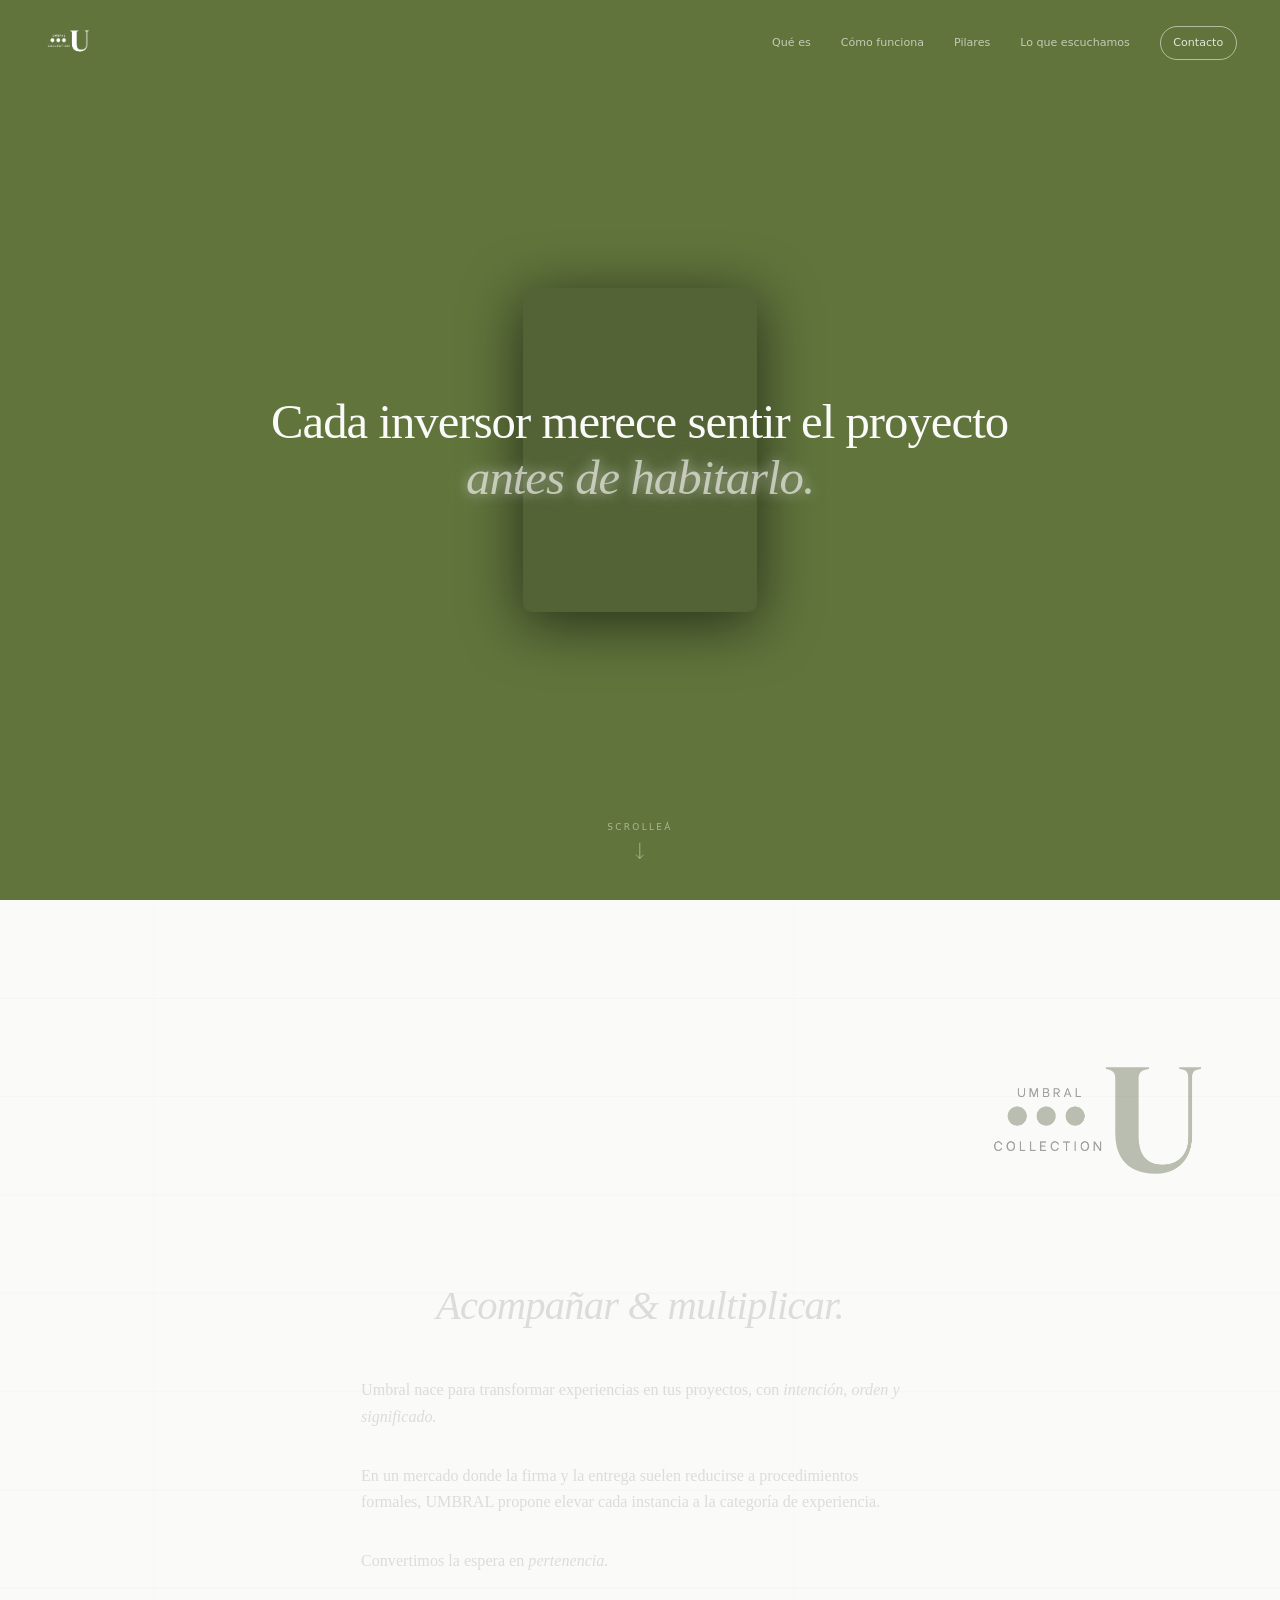
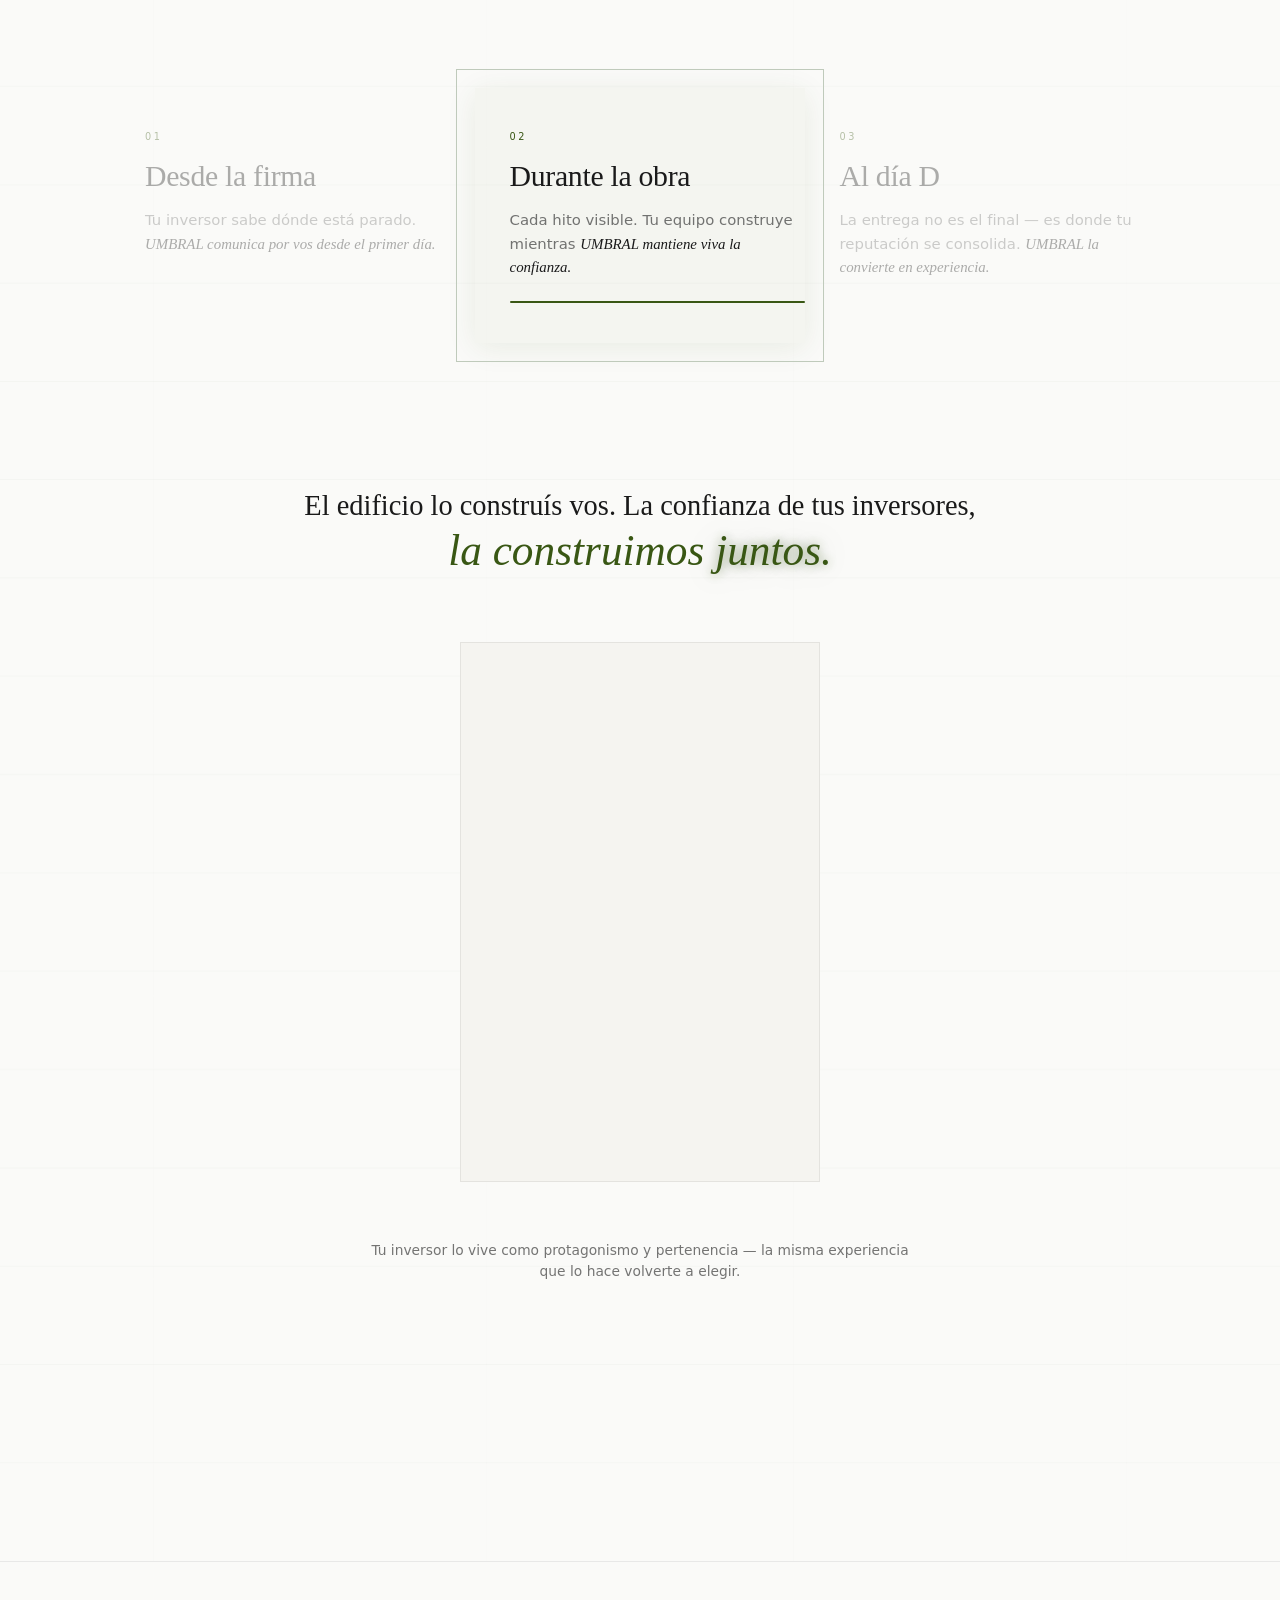
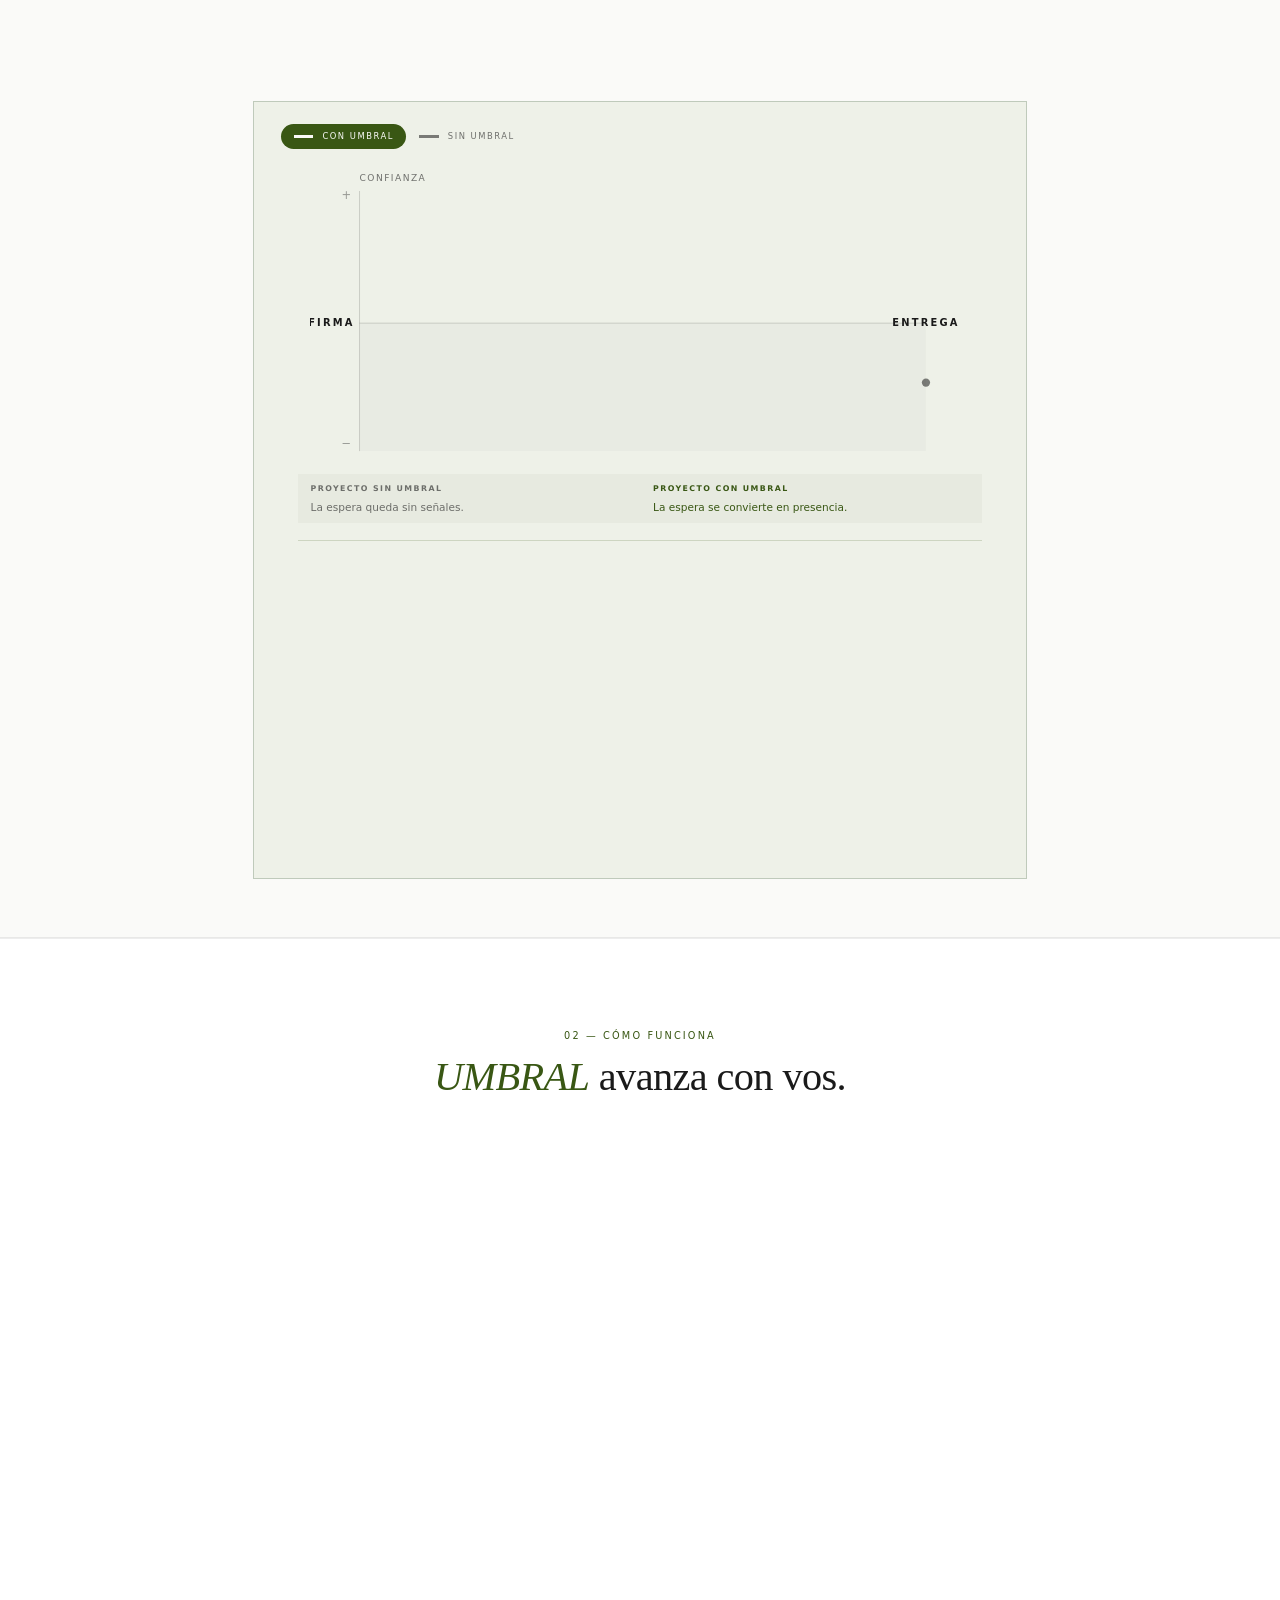
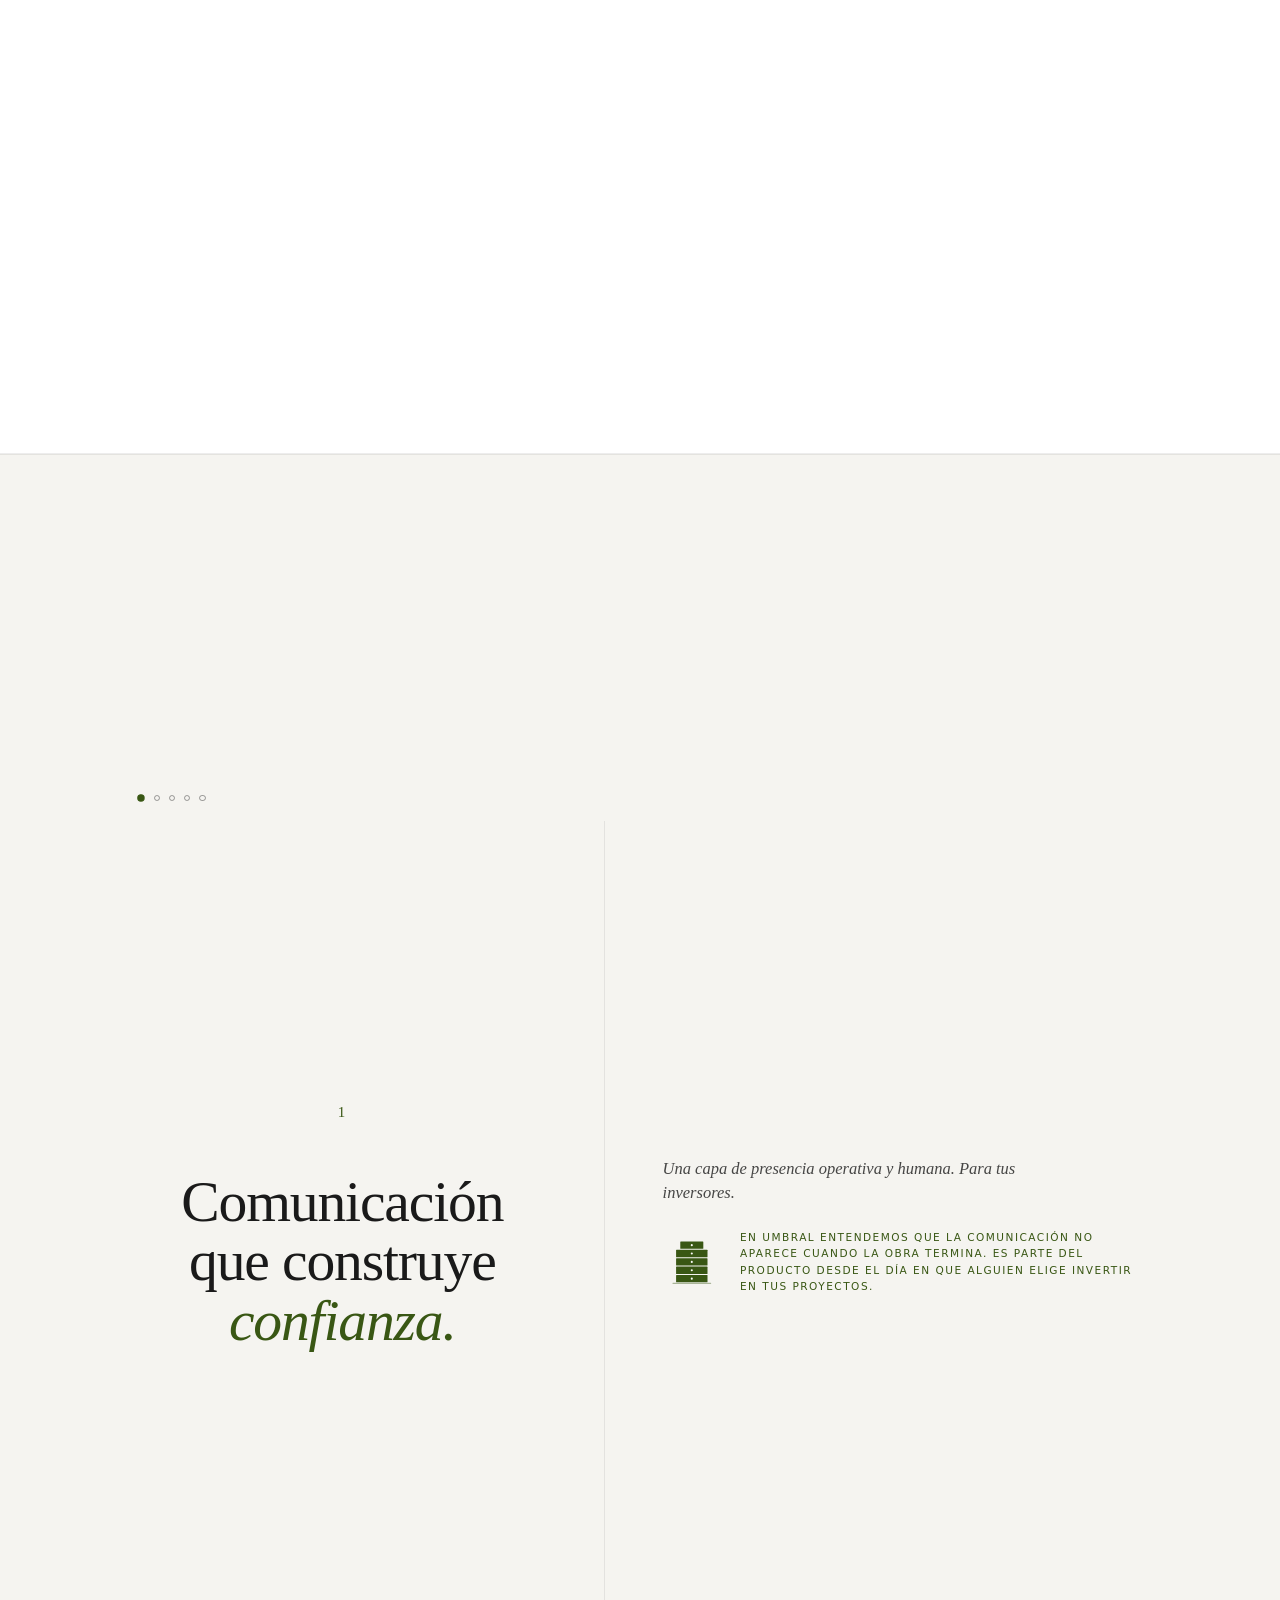
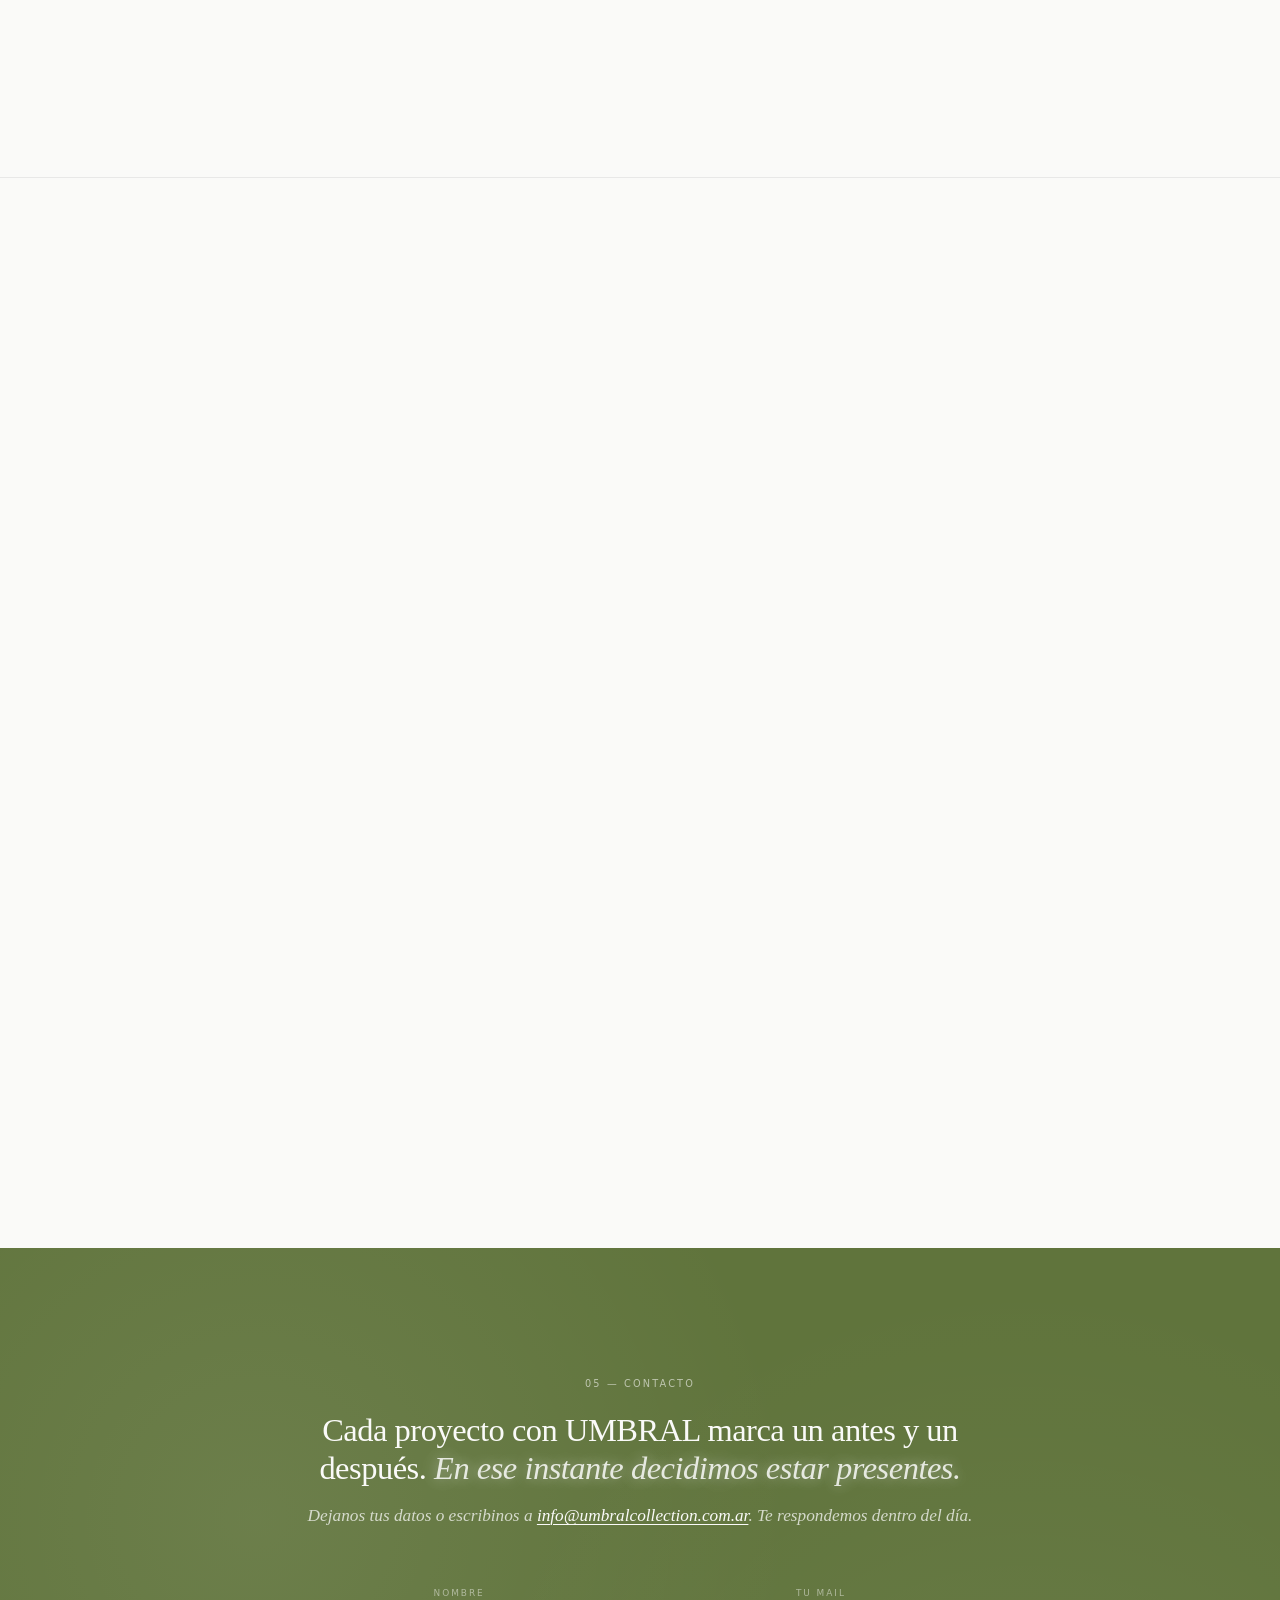
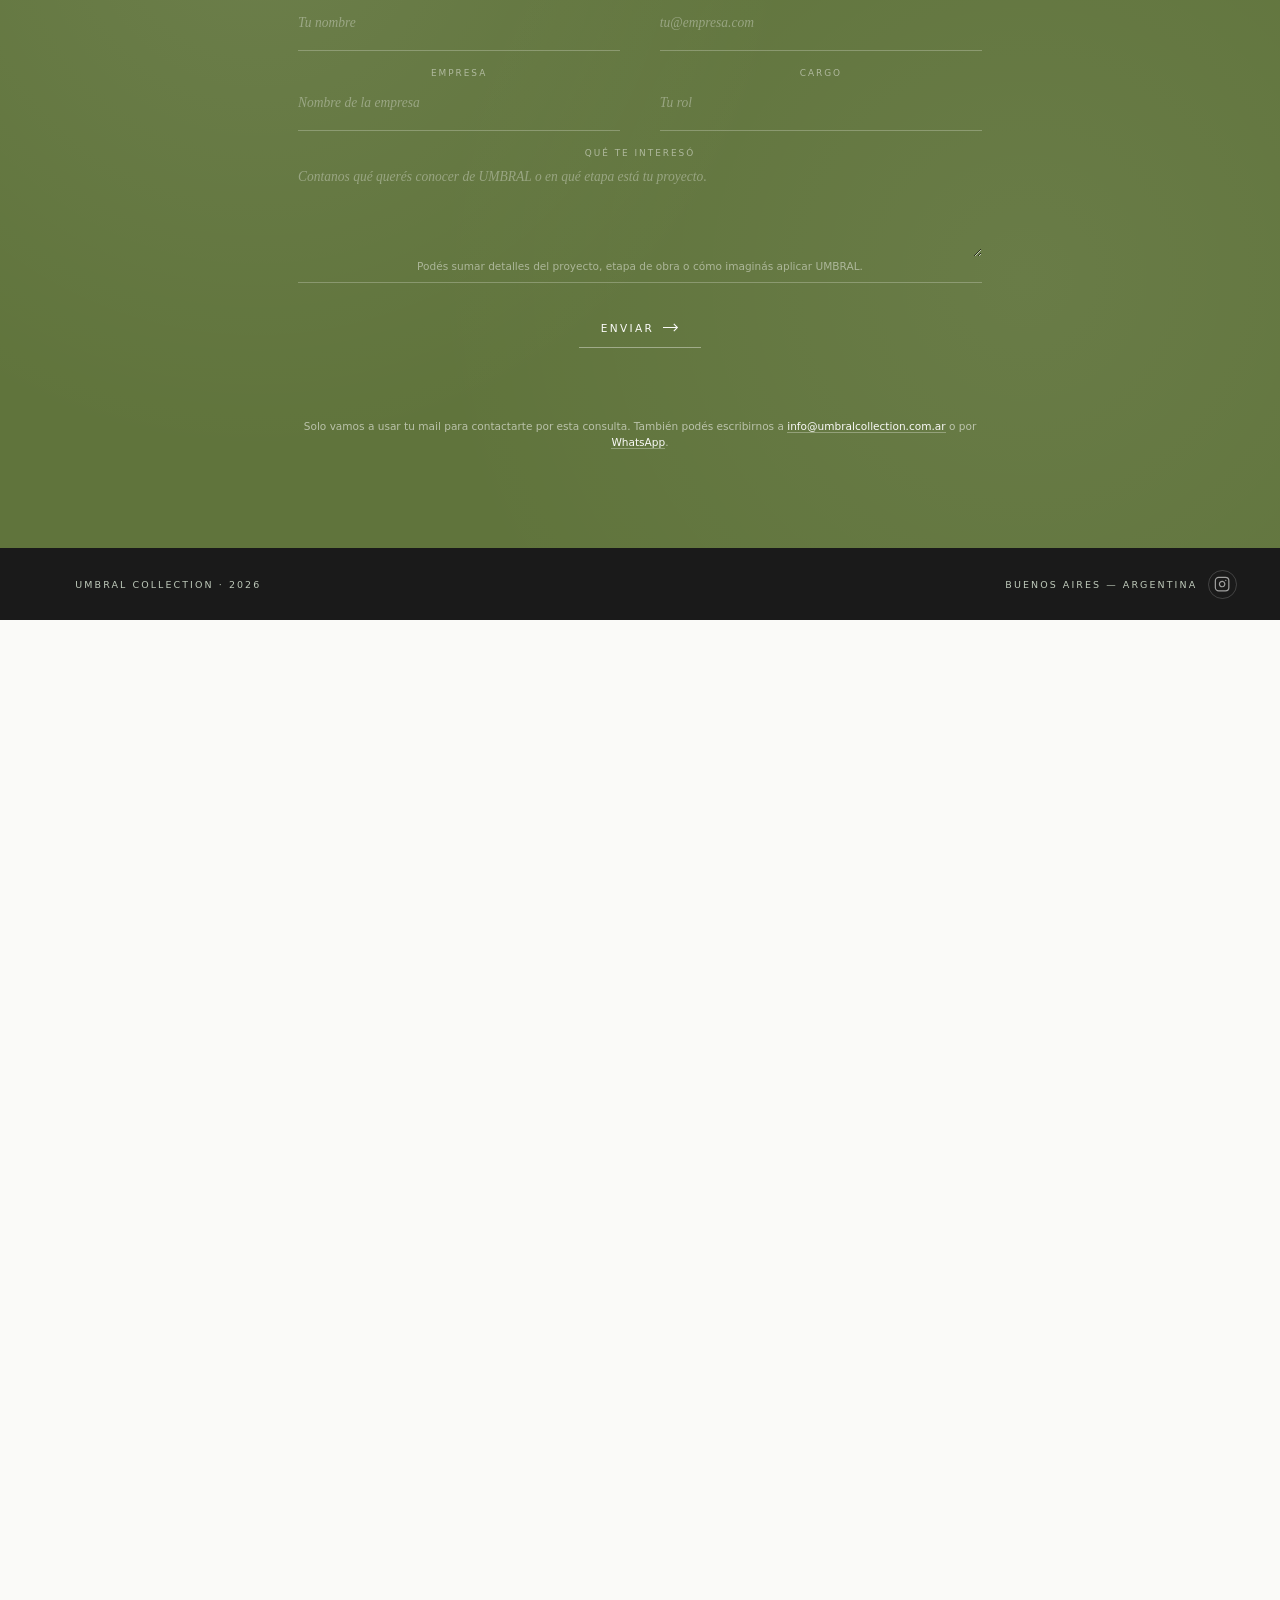
==== commit 829d3358: "fix mail" ====
--- a/index.html
+++ b/index.html
@@ -865,7 +865,7 @@
   <div class="contacto-inner">
     <span class="kicker light">05 — Contacto</span>
     <h2 class="display-md">Cada proyecto con UMBRAL marca un antes y un después. <em>En ese instante decidimos estar presentes.</em></h2>
-    <p class="contacto-sub">Dejanos tus datos o escribinos a <a class="contacto-mail" href="mailto:info@umbrallcollection.com.ar">info@umbrallcollection.com.ar</a>. Te respondemos dentro del día.</p>
+    <p class="contacto-sub">Dejanos tus datos o escribinos a <a class="contacto-mail" href="mailto:info@umbralcollection.com.ar">info@umbralcollection.com.ar</a>. Te respondemos dentro del día.</p>
 
     <form class="contacto-form" id="contacto-form" novalidate autocomplete="on">
       <input type="text" name="_gotcha" tabindex="-1" autocomplete="off" aria-hidden="true" style="display:none">
@@ -900,7 +900,7 @@
       <p class="field-ok" id="email-ok" aria-live="polite"></p>
       <p class="contacto-fine">
         Solo vamos a usar tu mail para contactarte por esta consulta.
-        También podés escribirnos a <a href="mailto:info@umbrallcollection.com.ar">info@umbrallcollection.com.ar</a> o por <a href="https://wa.me/5491127601055?text=Hola%2C%20vengo%20de%20la%20web%20de%20UMBRAL" target="_blank" rel="noopener noreferrer">WhatsApp</a>.
+        También podés escribirnos a <a href="mailto:info@umbralcollection.com.ar">info@umbralcollection.com.ar</a> o por <a href="https://wa.me/5491127601055?text=Hola%2C%20vengo%20de%20la%20web%20de%20UMBRAL" target="_blank" rel="noopener noreferrer">WhatsApp</a>.
       </p>
     </form>
   </div>
